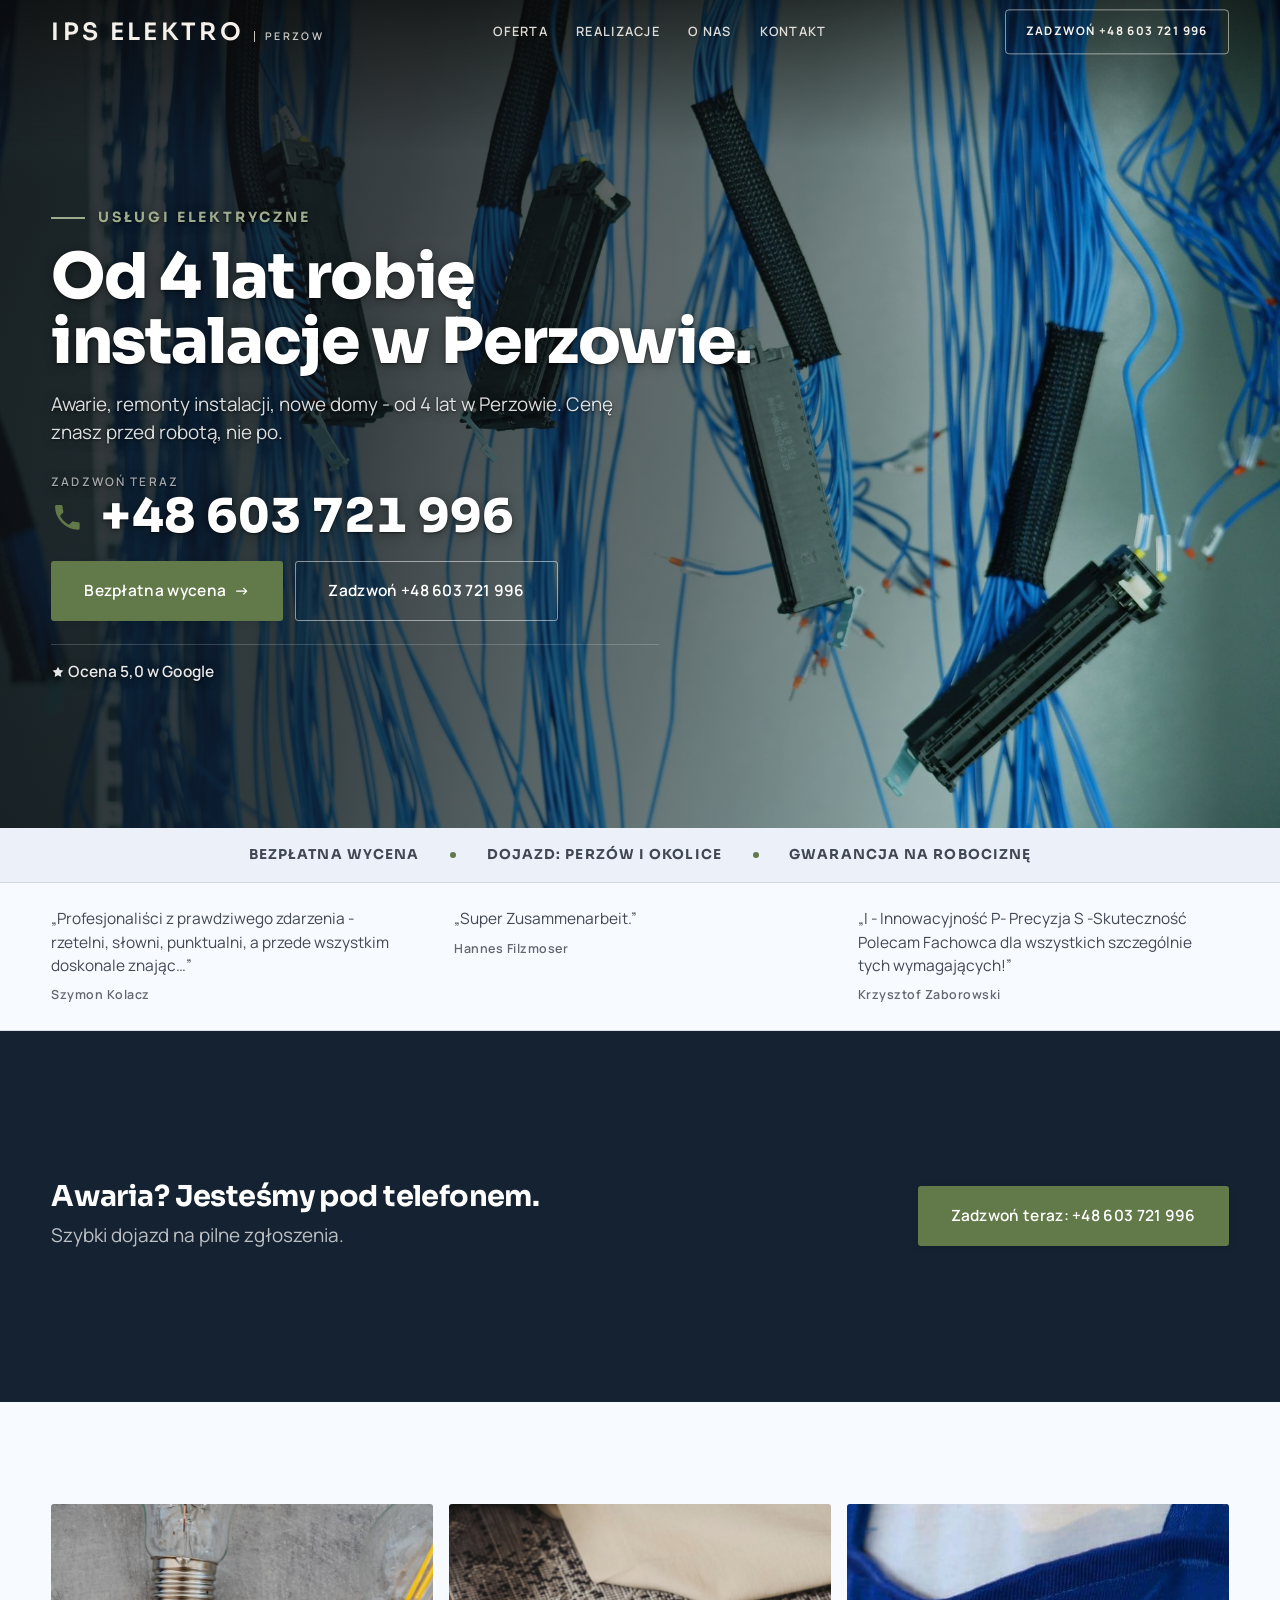
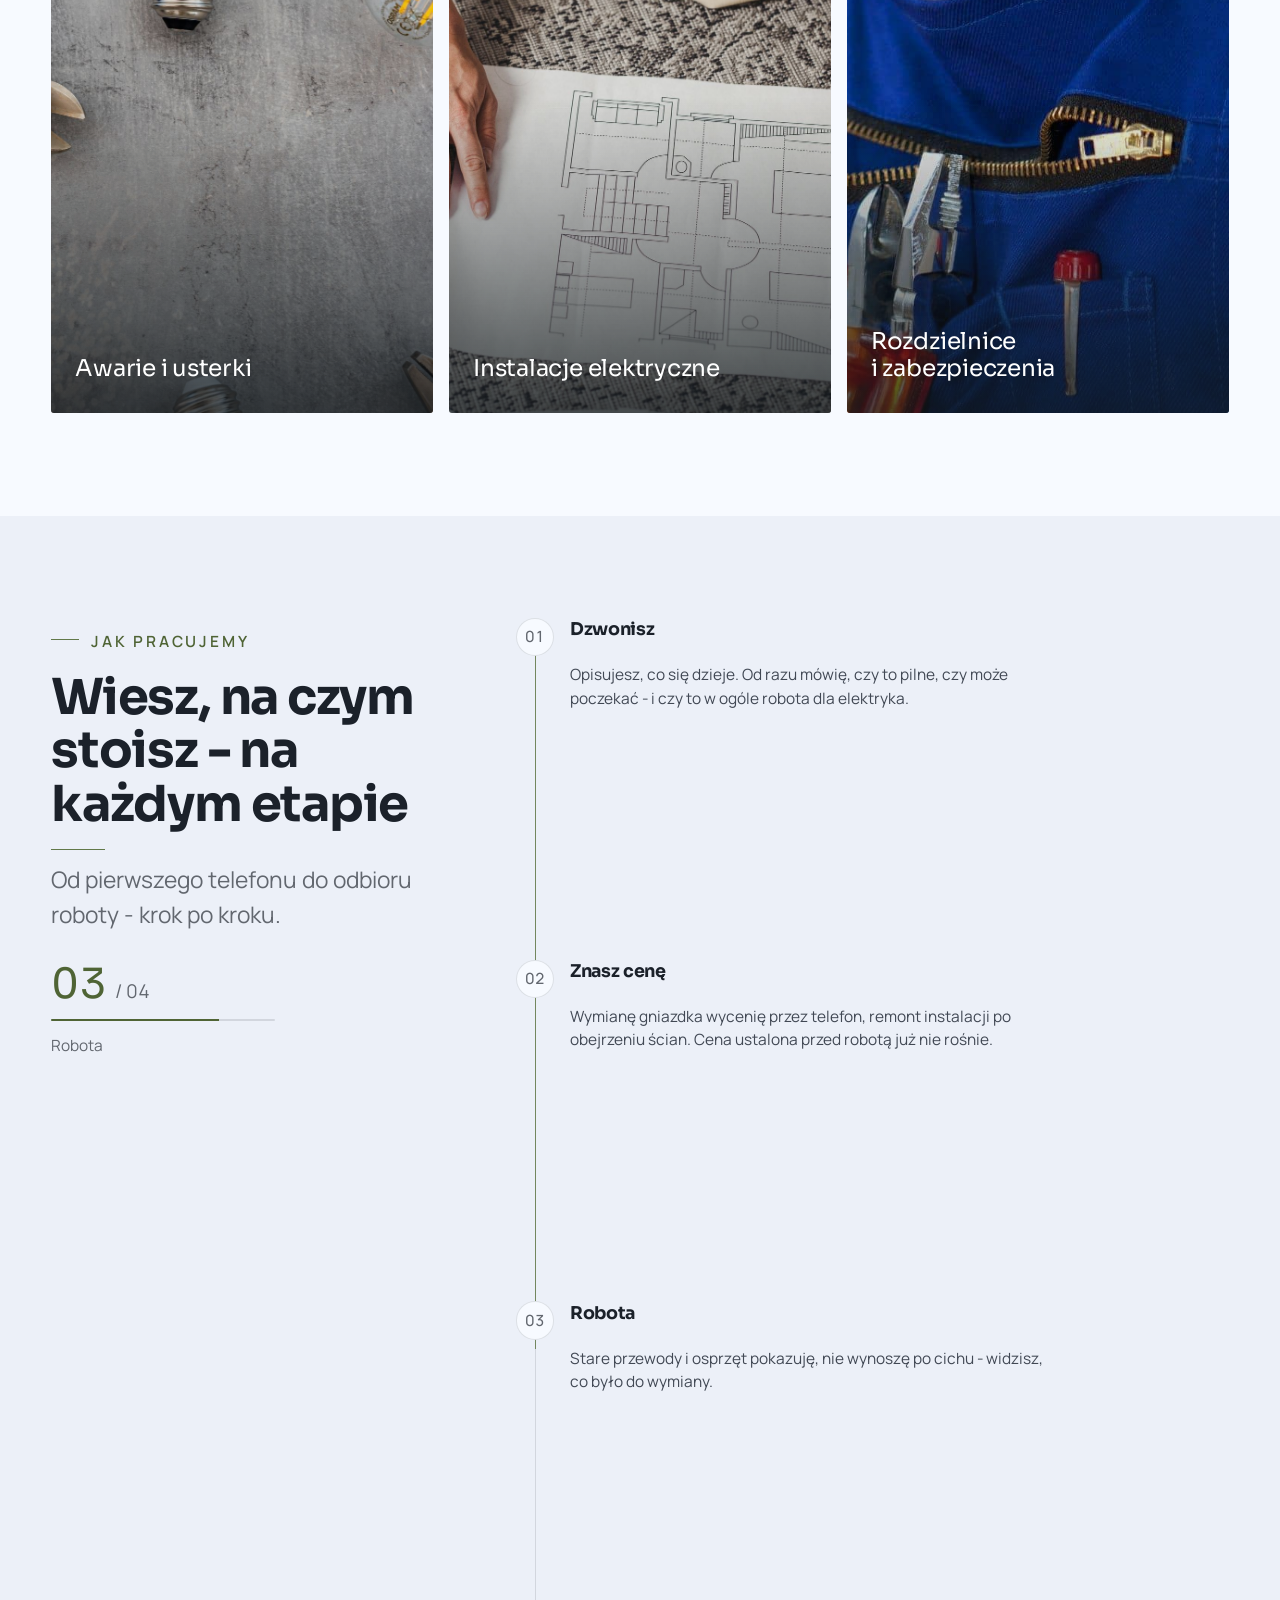
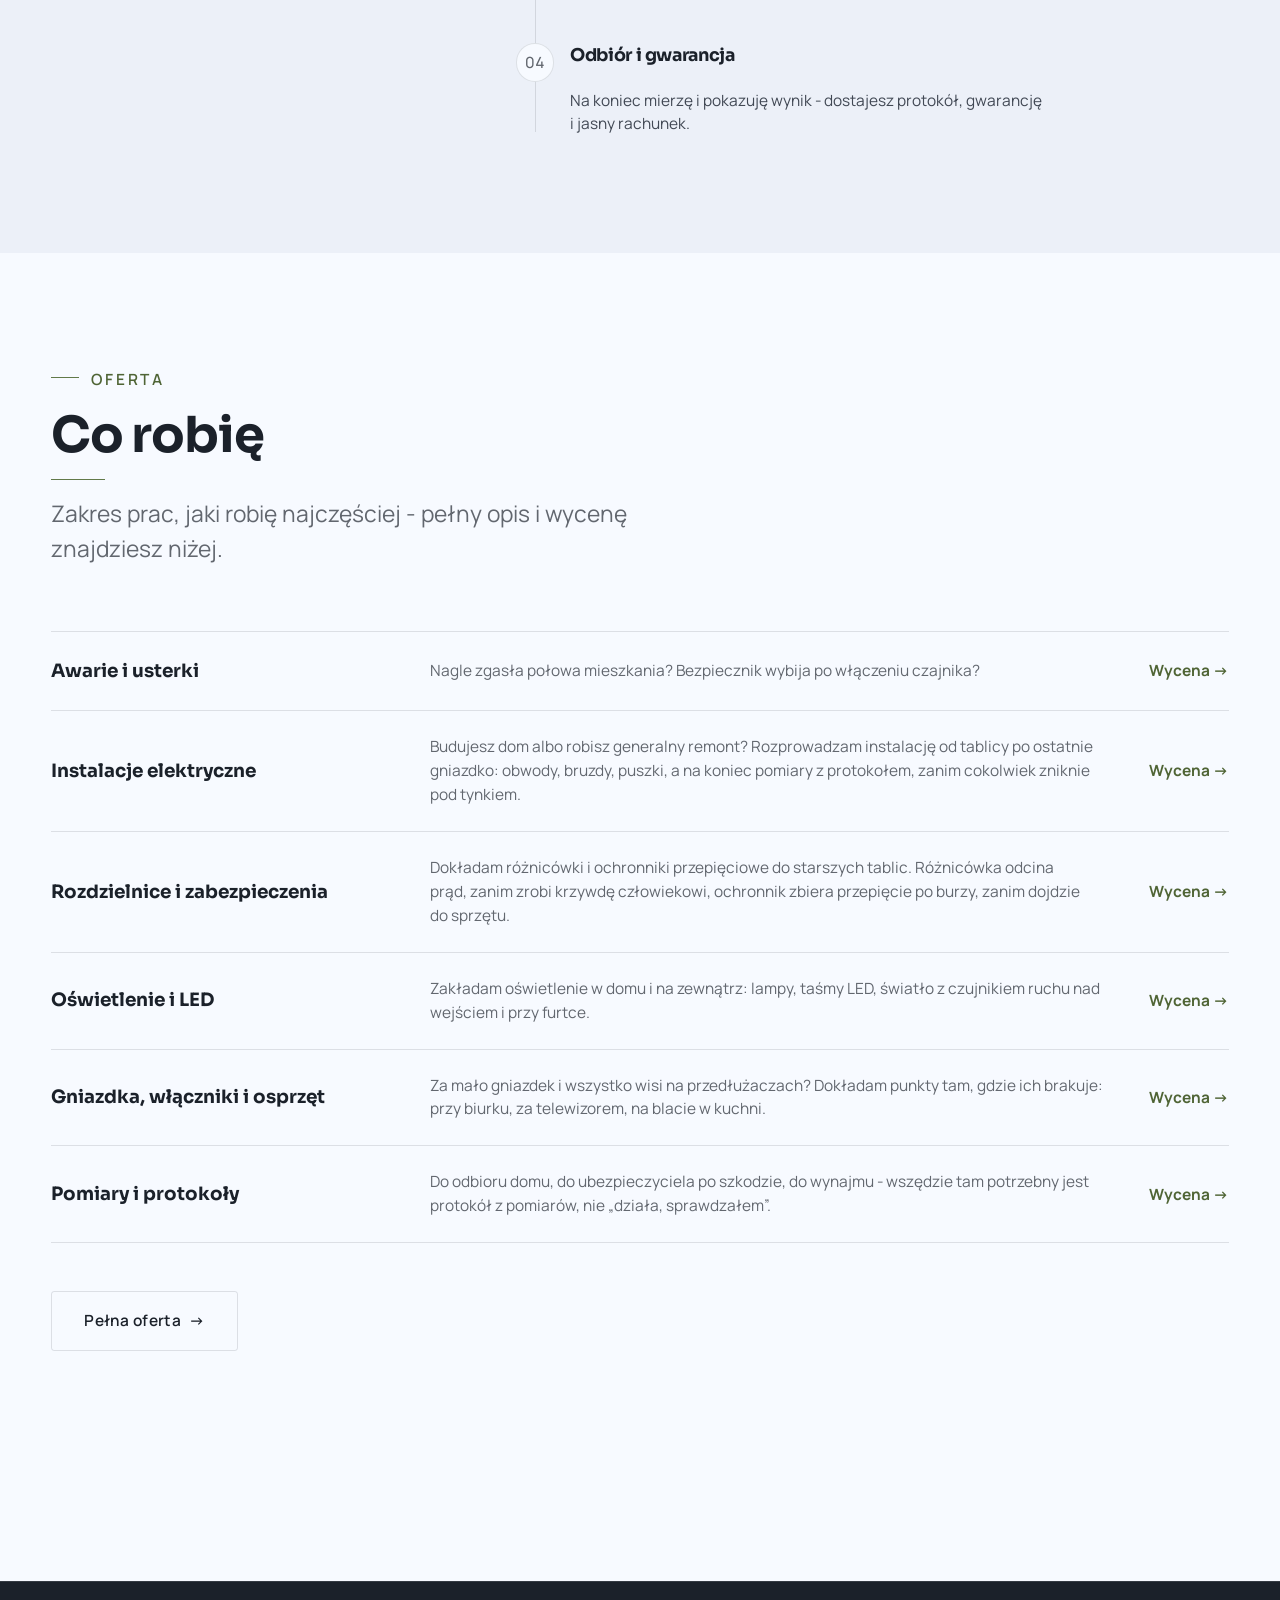
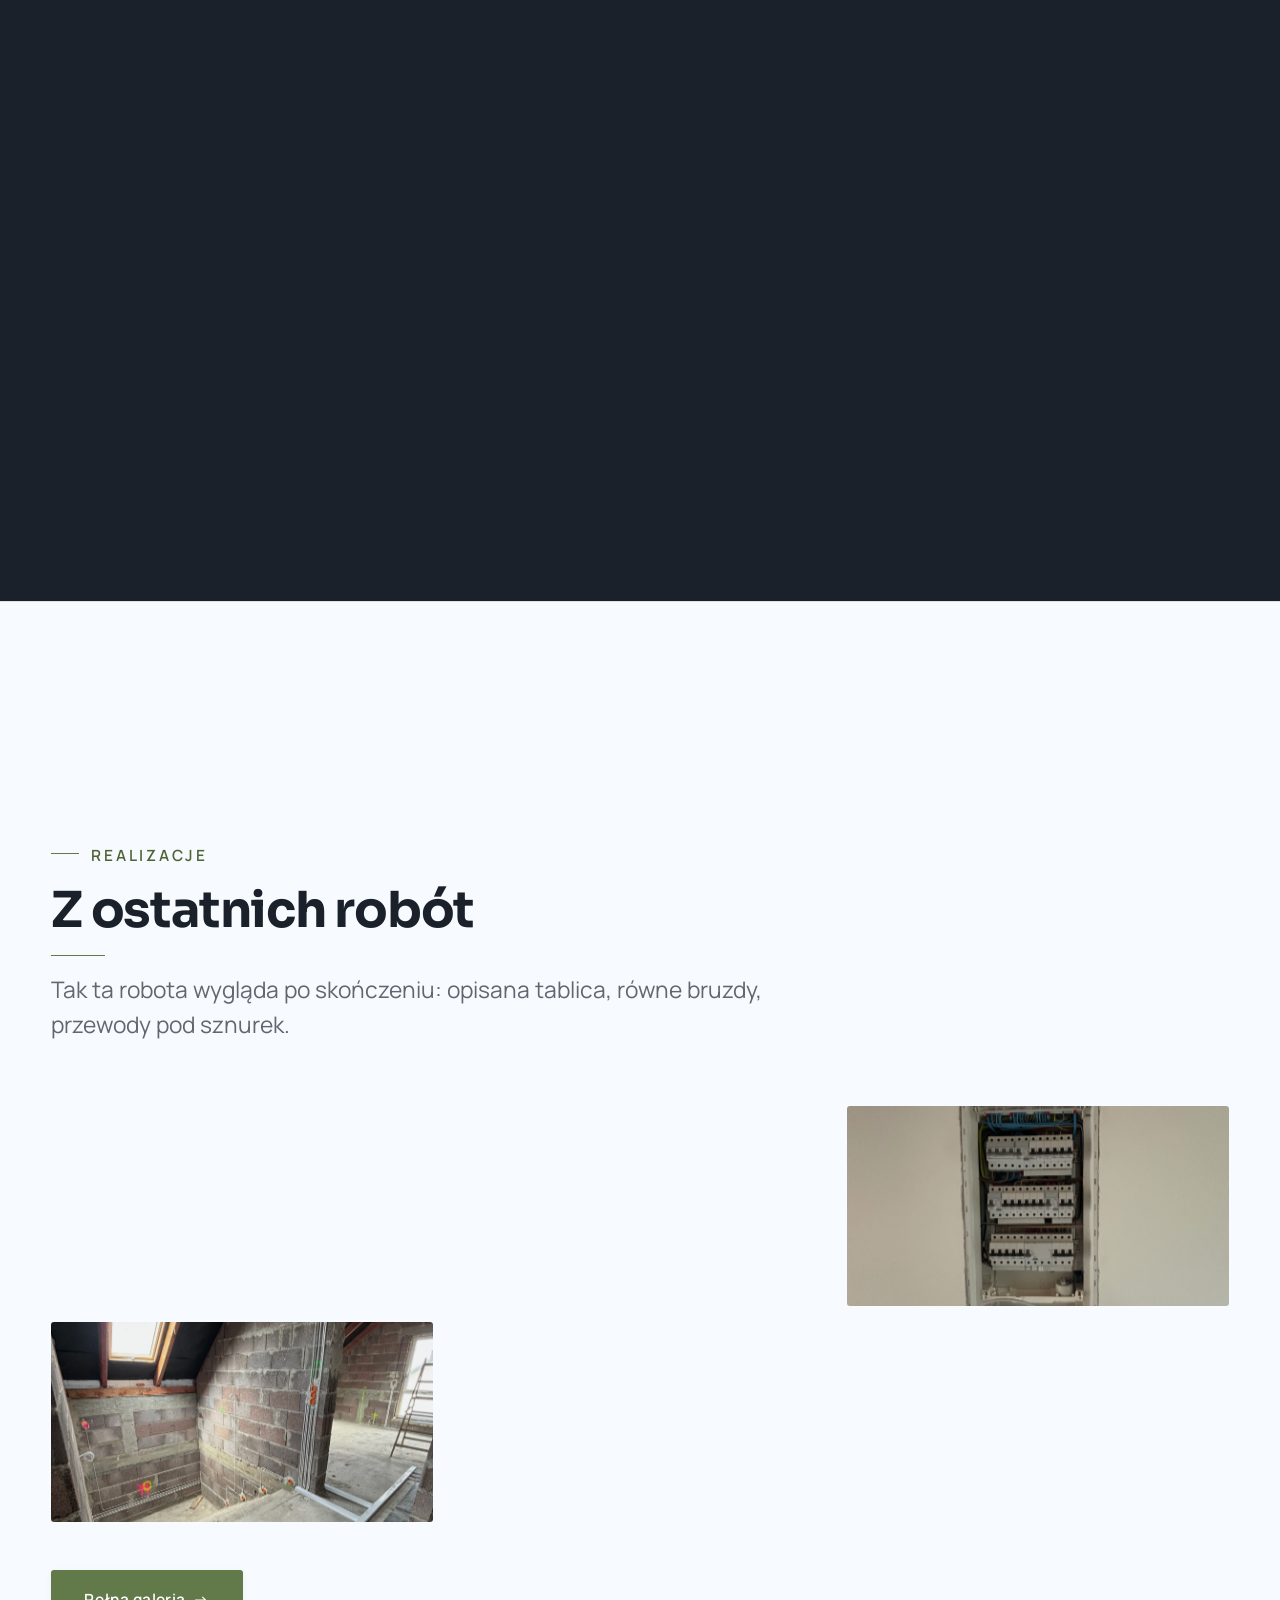
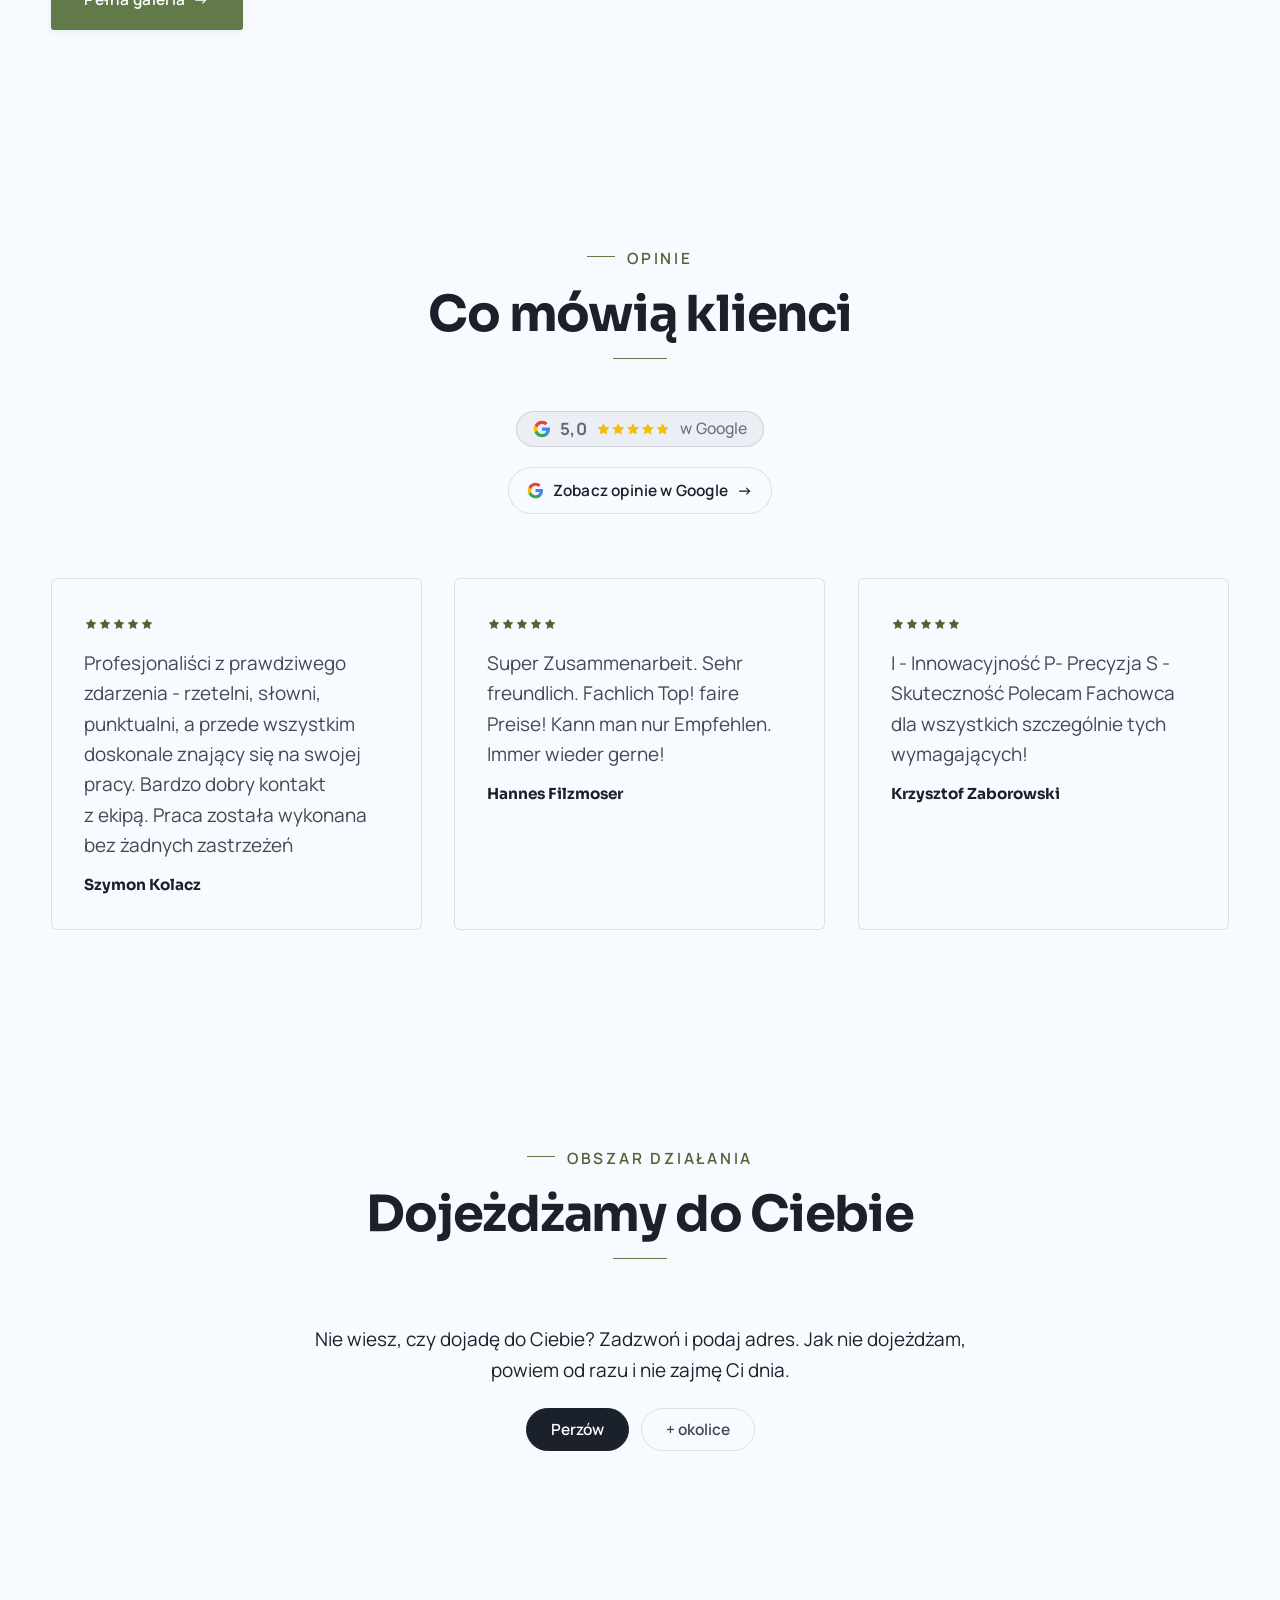
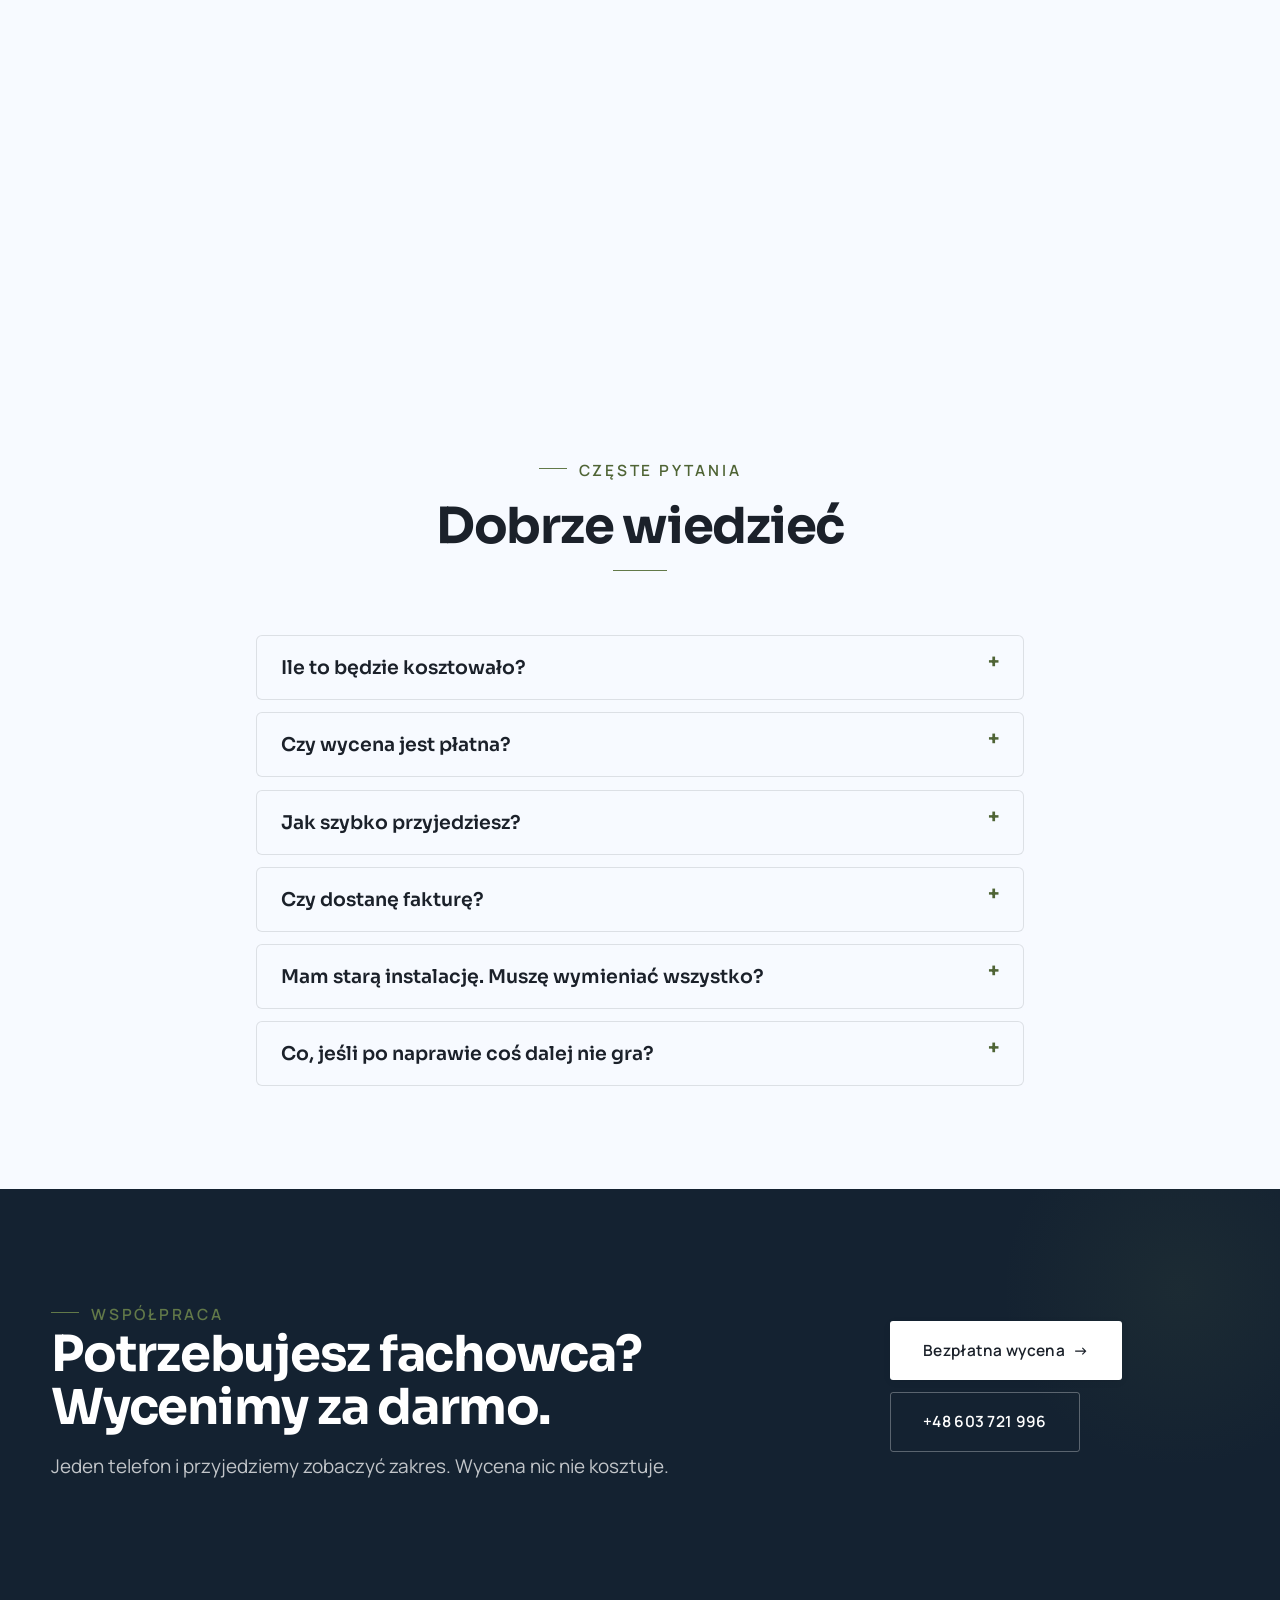
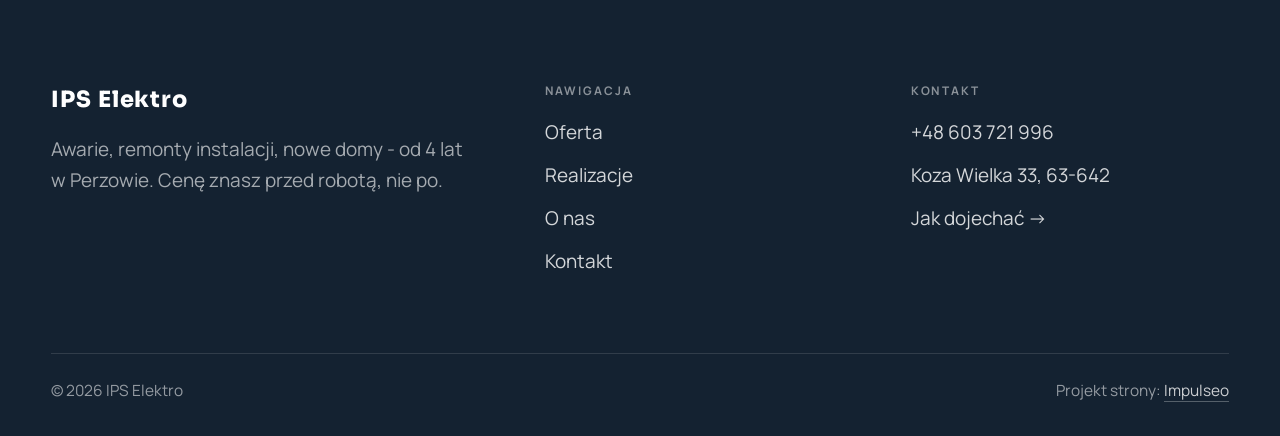
==== index.html @ 15bc8c6c "IPS Elektro - demo strony" ====
<!DOCTYPE html>
<html lang="pl">
<head>
<meta charset="UTF-8">
<meta name="viewport" content="width=device-width, initial-scale=1.0">
<title>IPS Elektro - elektryk, awarie i instalacje</title>
<meta name="description" content="Elektryk w Perzowie z dojazdem. Awarie, instalacje, rozdzielnice, oświetlenie, pomiary z protokołem. Cenę znasz przed robotą. Zadzwoń: +48 603 721 996.">
<link rel="canonical" href="https://kris20032.github.io/ips-elektro/">
<meta name="robots" content="noindex, nofollow">
<meta property="og:type" content="website">
<meta property="og:locale" content="pl_PL">
<meta property="og:site_name" content="IPS Elektro">
<meta property="og:title" content="IPS Elektro - elektryk, awarie i instalacje">
<meta property="og:description" content="Elektryk w Perzowie z dojazdem. Awarie, instalacje, rozdzielnice, oświetlenie, pomiary z protokołem. Cenę znasz przed robotą. Zadzwoń: +48 603 721 996.">
<meta property="og:url" content="https://kris20032.github.io/ips-elektro/">
<meta property="og:image" content="https://kris20032.github.io/ips-elektro/img/og.jpg">
<meta property="og:image:width" content="1200">
<meta property="og:image:height" content="630">
<meta name="twitter:card" content="summary_large_image">
<script type="application/ld+json">{"@context": "https://schema.org", "@type": "Electrician", "name": "IPS Elektro", "url": "https://kris20032.github.io/ips-elektro/", "telephone": "+48603721996", "image": "https://kris20032.github.io/ips-elektro/img/og.jpg", "areaServed": "Perzów"}</script>
<link rel="preconnect" href="https://fonts.googleapis.com">
<link rel="preconnect" href="https://fonts.gstatic.com" crossorigin>
<link href="https://fonts.googleapis.com/css2?family=Sora:wght@600;700;800&family=Manrope:wght@400;500;600&display=swap" rel="stylesheet">
<link rel="stylesheet" href="assets/styles.css?v=23cb1735">
</head>
<body>

<header class="nav">
  <div class="wrap nav-inner">
    <a class="brand" href="index.html"><span class="name">IPS Elektro</span><span class="sub">Perzów</span></a>
    <nav class="nav-links">
      <a href="oferta.html">Oferta</a>
      <a href="realizacje.html">Realizacje</a>
      <a href="o-nas.html">O nas</a>
      <a href="kontakt.html">Kontakt</a>
      <a href="tel:+48603721996" class="btn btn-accent">Zadzwoń +48 603 721 996</a>
    </nav>
    <button class="nav-toggle" aria-label="Menu"><span></span><span></span><span></span></button>
  </div>
</header>

<main>
<section class="hero-fach">
  <img class="hf-photo" src="img/hero.jpg" fetchpriority="high" data-rotate="img/g14.jpg|img/g13.jpg" alt="IPS Elektro" width="1880" height="1251">
  <div class="hf-panel">
    <div class="hf-inner">
      <span class="hf-kicker">Usługi elektryczne</span>
      <h1 class="hf-title">Od 4 lat robię instalacje w Perzowie. <em></em></h1>
      <p class="hf-lead">Awarie, remonty instalacji, nowe domy - od 4 lat w Perzowie. Cenę znasz przed robotą, nie po.</p>
      <a class="hf-phone" href="tel:+48603721996"><span class="hf-phone-lab">Zadzwoń teraz</span><span class="hf-phone-num"><svg class="ico-tel" width="16" height="16" viewBox="0 0 24 24" fill="none" aria-hidden="true"><path d="M6.6 10.8a15.5 15.5 0 0 0 6.6 6.6l2.2-2.2a1 1 0 0 1 1-.24 11.4 11.4 0 0 0 3.6.58 1 1 0 0 1 1 1V20a1 1 0 0 1-1 1A17 17 0 0 1 3 4a1 1 0 0 1 1-1h3.5a1 1 0 0 1 1 1c0 1.25.2 2.46.58 3.6a1 1 0 0 1-.25 1l-2.23 2.2Z" fill="currentColor"/></svg> +48 603 721 996</span></a>
      <div class="hf-actions">
        <a href="kontakt.html" class="btn btn-accent">Bezpłatna wycena <span class="arr">→</span></a>
        <a href="tel:+48603721996" class="btn btn-ghost hf-ghost">Zadzwoń +48 603 721 996</a>
      </div>
      <div class="hf-trust"><svg class="ico-star" width="14" height="14" viewBox="0 0 24 24" style="vertical-align:-2px" aria-hidden="true"><path d="M12 2.8l2.85 5.8 6.4.93-4.63 4.5 1.1 6.37L12 17.4l-5.72 3 1.1-6.37-4.63-4.5 6.4-.93L12 2.8Z" fill="currentColor"/></svg> Ocena 5,0 w Google</div>
    </div>
  </div>
</section>
<section class="fach-promise">
  <div class="wrap">
    <ul class="fp-row reveal"><li>Bezpłatna wycena</li><li>Dojazd: Perzów i okolice</li><li>Gwarancja na robociznę</li></ul>
  </div>
</section>
<section class="opinie-mini" aria-label="Opinie klientów">
  <div class="wrap">
    <div class="om-row">
      <div class="om-item reveal"><blockquote>„Profesjonaliści z prawdziwego zdarzenia - rzetelni, słowni, punktualni, a przede wszystkim doskonale znając…”</blockquote><span class="om-autor">Szymon Kolacz</span></div>
      <div class="om-item reveal"><blockquote>„Super Zusammenarbeit.”</blockquote><span class="om-autor">Hannes Filzmoser</span></div>
      <div class="om-item reveal"><blockquote>„I - Innowacyjność P- Precyzja S -Skuteczność Polecam Fachowca dla wszystkich szczególnie tych wymagających!”</blockquote><span class="om-autor">Krzysztof Zaborowski</span></div>
    </div>
  </div>
</section>
<section class="awaria">
  <div class="wrap">
      <div class="reveal">
        <h3>Awaria? Jesteśmy pod telefonem.</h3>
        <p>Szybki dojazd na pilne zgłoszenia.</p>
      </div>
      <a class="btn btn-accent" href="tel:+48603721996">Zadzwoń teraz: +48 603 721 996</a>
  </div>
</section>
<section class="gateways-band">
  <div class="wrap">
    <div class="gateways">
      <a href="oferta.html" class="gateway reveal"><img src="img/g9.jpg" alt="Awarie i usterki" loading="lazy" width="1880" height="1253" decoding="async"><span class="g-ttl">Awarie i usterki</span></a>
      <a href="oferta.html" class="gateway reveal"><img src="img/g10.jpg" alt="Instalacje elektryczne" loading="lazy" width="1880" height="1253" decoding="async"><span class="g-ttl">Instalacje elektryczne</span></a>
      <a href="oferta.html" class="gateway reveal"><img src="img/g11.jpg" alt="Rozdzielnice i zabezpieczenia" loading="lazy" width="1366" height="768" decoding="async"><span class="g-ttl">Rozdzielnice i zabezpieczenia</span></a>
    </div>
  </div>
</section>
<section class="proces proces-os fachowcy">
  <div class="wrap proc-grid">
    <div class="proc-side">
      <div class="head reveal">
        <span class="eyebrow">Jak pracujemy</span>
        <h2>Wiesz, na czym stoisz - na każdym etapie</h2>
        <p>Od pierwszego telefonu do odbioru roboty - krok po kroku.</p>
      </div>
      <div class="proc-count" aria-hidden="true"><span class="pc-cur">01</span><span class="pc-all">/ 04</span></div>
      <div class="proc-bar" aria-hidden="true"><i></i></div>
      <p class="proc-now" aria-hidden="true">Dzwonisz</p>
    </div>
    <ol class="proces-line">
      <li class="reveal"><span class="pno">01</span><h3>Dzwonisz</h3><p>Opisujesz, co się dzieje. Od razu mówię, czy to pilne, czy może poczekać - i czy to w ogóle robota dla elektryka.</p></li>
      <li class="reveal"><span class="pno">02</span><h3>Znasz cenę</h3><p>Wymianę gniazdka wycenię przez telefon, remont instalacji po obejrzeniu ścian. Cena ustalona przed robotą już nie rośnie.</p></li>
      <li class="reveal"><span class="pno">03</span><h3>Robota</h3><p>Stare przewody i osprzęt pokazuję, nie wynoszę po cichu - widzisz, co było do wymiany.</p></li>
      <li class="reveal"><span class="pno">04</span><h3>Odbiór i gwarancja</h3><p>Na koniec mierzę i pokazuję wynik - dostajesz protokół, gwarancję i jasny rachunek.</p></li>
    </ol>
  </div>
</section>
<section class="fach-uslugi">
  <div class="wrap">
    <div class="head reveal">
      <span class="eyebrow">Oferta</span>
      <h2>Co robię</h2>
      <p>Zakres prac, jaki robię najczęściej - pełny opis i wycenę znajdziesz niżej.</p>
    </div>
    <ul class="fu-list">
      <li class="fu-row reveal"><div class="fu-name">Awarie i usterki</div><div class="fu-desc">Nagle zgasła połowa mieszkania? Bezpiecznik wybija po włączeniu czajnika?</div><a class="fu-cta" href="kontakt.html">Wycena <span class="arr">→</span></a></li>
      <li class="fu-row reveal"><div class="fu-name">Instalacje elektryczne</div><div class="fu-desc">Budujesz dom albo robisz generalny remont? Rozprowadzam instalację od tablicy po ostatnie gniazdko: obwody, bruzdy, puszki, a na koniec pomiary z protokołem, zanim cokolwiek zniknie pod tynkiem.</div><a class="fu-cta" href="kontakt.html">Wycena <span class="arr">→</span></a></li>
      <li class="fu-row reveal"><div class="fu-name">Rozdzielnice i zabezpieczenia</div><div class="fu-desc">Dokładam różnicówki i ochronniki przepięciowe do starszych tablic. Różnicówka odcina prąd, zanim zrobi krzywdę człowiekowi, ochronnik zbiera przepięcie po burzy, zanim dojdzie do sprzętu.</div><a class="fu-cta" href="kontakt.html">Wycena <span class="arr">→</span></a></li>
      <li class="fu-row reveal"><div class="fu-name">Oświetlenie i LED</div><div class="fu-desc">Zakładam oświetlenie w domu i na zewnątrz: lampy, taśmy LED, światło z czujnikiem ruchu nad wejściem i przy furtce.</div><a class="fu-cta" href="kontakt.html">Wycena <span class="arr">→</span></a></li>
      <li class="fu-row reveal"><div class="fu-name">Gniazdka, włączniki i osprzęt</div><div class="fu-desc">Za mało gniazdek i wszystko wisi na przedłużaczach? Dokładam punkty tam, gdzie ich brakuje: przy biurku, za telewizorem, na blacie w kuchni.</div><a class="fu-cta" href="kontakt.html">Wycena <span class="arr">→</span></a></li>
      <li class="fu-row reveal"><div class="fu-name">Pomiary i protokoły</div><div class="fu-desc">Do odbioru domu, do ubezpieczyciela po szkodzie, do wynajmu - wszędzie tam potrzebny jest protokół z pomiarów, nie „działa, sprawdzałem”.</div><a class="fu-cta" href="kontakt.html">Wycena <span class="arr">→</span></a></li>
    </ul>
    <div style="margin-top:var(--space-7)" class="reveal"><a href="oferta.html" class="btn btn-ghost">Pełna oferta <span class="arr">→</span></a></div>
  </div>
</section>
<section class="stopklatka" aria-hidden="true">
  <div class="stk-bg" style="background-image:url(img/g12.jpg)"></div>
</section>
<section>
  <div class="wrap">
    <div class="head reveal">
      <span class="eyebrow">Realizacje</span>
      <h2>Z ostatnich robót</h2>
      <p>Tak ta robota wygląda po skończeniu: opisana tablica, równe bruzdy, przewody pod sznurek.</p>
    </div>
    <div class="gallery">
      <div class="tile t-two3 reveal"><img src="img/g1.jpg" alt="IPS Elektro" loading="lazy" width="1600" height="2133" decoding="async"></div>
      <div class="tile t-third reveal"><img src="img/g2.jpg" alt="IPS Elektro" loading="lazy" width="1600" height="2133" decoding="async"></div>
      <div class="tile t-third reveal"><img src="img/g3.jpg" alt="IPS Elektro" loading="lazy" width="1600" height="2133" decoding="async"></div>
      <div class="tile t-third reveal"><img src="img/g4.jpg" alt="IPS Elektro" loading="lazy" width="1600" height="2133" decoding="async"></div>
      <div class="tile t-third reveal"><img src="img/g5.jpg" alt="IPS Elektro" loading="lazy" width="1600" height="2133" decoding="async"></div>
    </div>
    <div style="margin-top:var(--space-7)" class="reveal"><a href="realizacje.html" class="btn btn-accent">Pełna galeria <span class="arr">→</span></a></div>
  </div>
</section>
<section class="opinie">
  <div class="wrap">
    <div class="head center reveal">
      <span class="eyebrow">Opinie</span>
      <h2>Co mówią klienci</h2>
    </div>
    <p class="op-meta reveal"><span class="g-badge"><svg class="gb-ico" viewBox="0 0 24 24" width="18" height="18" aria-hidden="true"><path fill="#4285F4" d="M22.56 12.25c0-.78-.07-1.53-.2-2.25H12v4.26h5.92c-.26 1.37-1.04 2.53-2.21 3.31v2.77h3.57c2.08-1.92 3.28-4.74 3.28-8.09z"/><path fill="#34A853" d="M12 23c2.97 0 5.46-.98 7.28-2.66l-3.57-2.77c-.98.66-2.23 1.06-3.71 1.06-2.86 0-5.29-1.93-6.16-4.53H2.18v2.84C3.99 20.53 7.7 23 12 23z"/><path fill="#FBBC05" d="M5.84 14.09c-.22-.66-.35-1.36-.35-2.09s.13-1.43.35-2.09V7.07H2.18C1.43 8.55 1 10.22 1 12s.43 3.45 1.18 4.93l2.85-2.22.81-.62z"/><path fill="#EA4335" d="M12 5.38c1.62 0 3.06.56 4.21 1.64l3.15-3.15C17.45 2.09 14.97 1 12 1 7.7 1 3.99 3.47 2.18 7.07l3.66 2.84c.87-2.6 3.3-4.53 6.16-4.53z"/></svg><b class="gb-ocena">5,0</b><svg class="gb-stars" viewBox="0 0 90 18" width="74" height="14.8" aria-hidden="true"><g fill="currentColor" opacity=".26"><path transform="translate(0,0)" d="M9 1.6l2.2 4.46 4.92.72-3.56 3.47.84 4.9L9 12.74l-4.4 2.31.84-4.9L1.88 6.68l4.92-.72L9 1.6Z"/><path transform="translate(18,0)" d="M9 1.6l2.2 4.46 4.92.72-3.56 3.47.84 4.9L9 12.74l-4.4 2.31.84-4.9L1.88 6.68l4.92-.72L9 1.6Z"/><path transform="translate(36,0)" d="M9 1.6l2.2 4.46 4.92.72-3.56 3.47.84 4.9L9 12.74l-4.4 2.31.84-4.9L1.88 6.68l4.92-.72L9 1.6Z"/><path transform="translate(54,0)" d="M9 1.6l2.2 4.46 4.92.72-3.56 3.47.84 4.9L9 12.74l-4.4 2.31.84-4.9L1.88 6.68l4.92-.72L9 1.6Z"/><path transform="translate(72,0)" d="M9 1.6l2.2 4.46 4.92.72-3.56 3.47.84 4.9L9 12.74l-4.4 2.31.84-4.9L1.88 6.68l4.92-.72L9 1.6Z"/></g><clipPath id="gs1000"><rect x="0" y="0" width="90.0" height="18"/></clipPath><g fill="#FBBC04" clip-path="url(#gs1000)"><path transform="translate(0,0)" d="M9 1.6l2.2 4.46 4.92.72-3.56 3.47.84 4.9L9 12.74l-4.4 2.31.84-4.9L1.88 6.68l4.92-.72L9 1.6Z"/><path transform="translate(18,0)" d="M9 1.6l2.2 4.46 4.92.72-3.56 3.47.84 4.9L9 12.74l-4.4 2.31.84-4.9L1.88 6.68l4.92-.72L9 1.6Z"/><path transform="translate(36,0)" d="M9 1.6l2.2 4.46 4.92.72-3.56 3.47.84 4.9L9 12.74l-4.4 2.31.84-4.9L1.88 6.68l4.92-.72L9 1.6Z"/><path transform="translate(54,0)" d="M9 1.6l2.2 4.46 4.92.72-3.56 3.47.84 4.9L9 12.74l-4.4 2.31.84-4.9L1.88 6.68l4.92-.72L9 1.6Z"/><path transform="translate(72,0)" d="M9 1.6l2.2 4.46 4.92.72-3.56 3.47.84 4.9L9 12.74l-4.4 2.31.84-4.9L1.88 6.68l4.92-.72L9 1.6Z"/></g></svg><span class="gb-txt">w Google</span></span></p>
    <p class="op-meta reveal"><a class="op-google" href="https://www.google.com/maps?cid=14065225971632695537" target="_blank" rel="noopener"><svg class="op-g-ico" viewBox="0 0 24 24" width="17" height="17" aria-hidden="true"><path fill="#4285F4" d="M22.56 12.25c0-.78-.07-1.53-.2-2.25H12v4.26h5.92c-.26 1.37-1.04 2.53-2.21 3.31v2.77h3.57c2.08-1.92 3.28-4.74 3.28-8.09z"/><path fill="#34A853" d="M12 23c2.97 0 5.46-.98 7.28-2.66l-3.57-2.77c-.98.66-2.23 1.06-3.71 1.06-2.86 0-5.29-1.93-6.16-4.53H2.18v2.84C3.99 20.53 7.7 23 12 23z"/><path fill="#FBBC05" d="M5.84 14.09c-.22-.66-.35-1.36-.35-2.09s.13-1.43.35-2.09V7.07H2.18C1.43 8.55 1 10.22 1 12s.43 3.45 1.18 4.93l2.85-2.22.81-.62z"/><path fill="#EA4335" d="M12 5.38c1.62 0 3.06.56 4.21 1.64l3.15-3.15C17.45 2.09 14.97 1 12 1 7.7 1 3.99 3.47 2.18 7.07l3.66 2.84c.87-2.6 3.3-4.53 6.16-4.53z"/></svg><span>Zobacz opinie w Google</span><span class="arr">→</span></a></p>
    <div class="opinie-grid">
      <figure class="op-card reveal"><span class="op-star"><svg class="ico-star" width="14" height="14" viewBox="0 0 24 24" style="vertical-align:-2px" aria-hidden="true"><path d="M12 2.8l2.85 5.8 6.4.93-4.63 4.5 1.1 6.37L12 17.4l-5.72 3 1.1-6.37-4.63-4.5 6.4-.93L12 2.8Z" fill="currentColor"/></svg><svg class="ico-star" width="14" height="14" viewBox="0 0 24 24" style="vertical-align:-2px" aria-hidden="true"><path d="M12 2.8l2.85 5.8 6.4.93-4.63 4.5 1.1 6.37L12 17.4l-5.72 3 1.1-6.37-4.63-4.5 6.4-.93L12 2.8Z" fill="currentColor"/></svg><svg class="ico-star" width="14" height="14" viewBox="0 0 24 24" style="vertical-align:-2px" aria-hidden="true"><path d="M12 2.8l2.85 5.8 6.4.93-4.63 4.5 1.1 6.37L12 17.4l-5.72 3 1.1-6.37-4.63-4.5 6.4-.93L12 2.8Z" fill="currentColor"/></svg><svg class="ico-star" width="14" height="14" viewBox="0 0 24 24" style="vertical-align:-2px" aria-hidden="true"><path d="M12 2.8l2.85 5.8 6.4.93-4.63 4.5 1.1 6.37L12 17.4l-5.72 3 1.1-6.37-4.63-4.5 6.4-.93L12 2.8Z" fill="currentColor"/></svg><svg class="ico-star" width="14" height="14" viewBox="0 0 24 24" style="vertical-align:-2px" aria-hidden="true"><path d="M12 2.8l2.85 5.8 6.4.93-4.63 4.5 1.1 6.37L12 17.4l-5.72 3 1.1-6.37-4.63-4.5 6.4-.93L12 2.8Z" fill="currentColor"/></svg></span><blockquote>Profesjonaliści z prawdziwego zdarzenia - rzetelni, słowni, punktualni, a przede wszystkim doskonale znający się na swojej pracy. Bardzo dobry kontakt z ekipą. Praca została wykonana bez żadnych zastrzeżeń</blockquote><span class="op-autor">Szymon Kolacz</span></figure>
      <figure class="op-card reveal"><span class="op-star"><svg class="ico-star" width="14" height="14" viewBox="0 0 24 24" style="vertical-align:-2px" aria-hidden="true"><path d="M12 2.8l2.85 5.8 6.4.93-4.63 4.5 1.1 6.37L12 17.4l-5.72 3 1.1-6.37-4.63-4.5 6.4-.93L12 2.8Z" fill="currentColor"/></svg><svg class="ico-star" width="14" height="14" viewBox="0 0 24 24" style="vertical-align:-2px" aria-hidden="true"><path d="M12 2.8l2.85 5.8 6.4.93-4.63 4.5 1.1 6.37L12 17.4l-5.72 3 1.1-6.37-4.63-4.5 6.4-.93L12 2.8Z" fill="currentColor"/></svg><svg class="ico-star" width="14" height="14" viewBox="0 0 24 24" style="vertical-align:-2px" aria-hidden="true"><path d="M12 2.8l2.85 5.8 6.4.93-4.63 4.5 1.1 6.37L12 17.4l-5.72 3 1.1-6.37-4.63-4.5 6.4-.93L12 2.8Z" fill="currentColor"/></svg><svg class="ico-star" width="14" height="14" viewBox="0 0 24 24" style="vertical-align:-2px" aria-hidden="true"><path d="M12 2.8l2.85 5.8 6.4.93-4.63 4.5 1.1 6.37L12 17.4l-5.72 3 1.1-6.37-4.63-4.5 6.4-.93L12 2.8Z" fill="currentColor"/></svg><svg class="ico-star" width="14" height="14" viewBox="0 0 24 24" style="vertical-align:-2px" aria-hidden="true"><path d="M12 2.8l2.85 5.8 6.4.93-4.63 4.5 1.1 6.37L12 17.4l-5.72 3 1.1-6.37-4.63-4.5 6.4-.93L12 2.8Z" fill="currentColor"/></svg></span><blockquote>Super Zusammenarbeit. Sehr freundlich. Fachlich Top! faire Preise! Kann man nur Empfehlen. Immer wieder gerne!</blockquote><span class="op-autor">Hannes Filzmoser</span></figure>
      <figure class="op-card reveal"><span class="op-star"><svg class="ico-star" width="14" height="14" viewBox="0 0 24 24" style="vertical-align:-2px" aria-hidden="true"><path d="M12 2.8l2.85 5.8 6.4.93-4.63 4.5 1.1 6.37L12 17.4l-5.72 3 1.1-6.37-4.63-4.5 6.4-.93L12 2.8Z" fill="currentColor"/></svg><svg class="ico-star" width="14" height="14" viewBox="0 0 24 24" style="vertical-align:-2px" aria-hidden="true"><path d="M12 2.8l2.85 5.8 6.4.93-4.63 4.5 1.1 6.37L12 17.4l-5.72 3 1.1-6.37-4.63-4.5 6.4-.93L12 2.8Z" fill="currentColor"/></svg><svg class="ico-star" width="14" height="14" viewBox="0 0 24 24" style="vertical-align:-2px" aria-hidden="true"><path d="M12 2.8l2.85 5.8 6.4.93-4.63 4.5 1.1 6.37L12 17.4l-5.72 3 1.1-6.37-4.63-4.5 6.4-.93L12 2.8Z" fill="currentColor"/></svg><svg class="ico-star" width="14" height="14" viewBox="0 0 24 24" style="vertical-align:-2px" aria-hidden="true"><path d="M12 2.8l2.85 5.8 6.4.93-4.63 4.5 1.1 6.37L12 17.4l-5.72 3 1.1-6.37-4.63-4.5 6.4-.93L12 2.8Z" fill="currentColor"/></svg><svg class="ico-star" width="14" height="14" viewBox="0 0 24 24" style="vertical-align:-2px" aria-hidden="true"><path d="M12 2.8l2.85 5.8 6.4.93-4.63 4.5 1.1 6.37L12 17.4l-5.72 3 1.1-6.37-4.63-4.5 6.4-.93L12 2.8Z" fill="currentColor"/></svg></span><blockquote>I - Innowacyjność P- Precyzja S -Skuteczność Polecam Fachowca dla wszystkich szczególnie tych wymagających!</blockquote><span class="op-autor">Krzysztof Zaborowski</span></figure>
    </div>
  </div>
</section>
<section class="obszar">
  <div class="wrap">
    <div class="head center reveal">
      <span class="eyebrow">Obszar działania</span>
      <h2>Dojeżdżamy do Ciebie</h2>
    </div>
    <p class="obszar-txt reveal" style="text-align:center;max-width:60ch;margin:0 auto 1.4rem">Nie wiesz, czy dojadę do Ciebie? Zadzwoń i podaj adres. Jak nie dojeżdżam, powiem od razu i nie zajmę Ci dnia.</p>
    <ul class="obszar-list reveal"><li class="is-home">Perzów</li><li>+ okolice</li></ul>
    <div class="obszar-mapa reveal" style="margin-top:var(--space-7)">
      <iframe title="Obszar działania - Perzów i okolice" src="https://maps.google.com/maps?q=IPS%20Elektro%20Perz%C3%B3w&amp;z=11&amp;output=embed" loading="lazy" referrerpolicy="no-referrer-when-downgrade" style="width:100%;height:clamp(280px,38vh,420px);border:0;display:block;border-radius:var(--r-md)"></iframe>
    </div>
  </div>
</section>
<section class="faq-klinika">
  <div class="wrap">
    <div class="head center reveal">
      <span class="eyebrow">Częste pytania</span>
      <h2>Dobrze wiedzieć</h2>
    </div>
    <div class="faq-list">
      <details class="faq-item reveal"><summary>Ile to będzie kosztowało?</summary><p>Zależy, co się dzieje - dlatego wypytuję przez telefon i od razu podaję widełki. Ostateczną cenę ustalamy przy oględzinach, zanim zacznę.</p></details>
      <details class="faq-item reveal"><summary>Czy wycena jest płatna?</summary><p>Nie. Przyjazd i wycena w Perzowie i najbliższej okolicy są bezpłatne - płacisz dopiero za umówioną robotę.</p></details>
      <details class="faq-item reveal"><summary>Jak szybko przyjedziesz?</summary><p>Brak prądu w całym domu to pilny wyjazd - przestawiam grafik. Dołożenie gniazdka spokojnie poczeka na umówiony termin.</p></details>
      <details class="faq-item reveal"><summary>Czy dostanę fakturę?</summary><p>Tak - VAT albo paragon, jak wolisz. Z firmami i wspólnotami rozliczam się przelewem.</p></details>
      <details class="faq-item reveal"><summary>Mam starą instalację. Muszę wymieniać wszystko?</summary><p>Niekoniecznie. Najpierw pomiary - one pokazują, co naprawdę jest groźne, a co jeszcze posłuży. Czasem wystarczy nowa tablica i osobny obwód do kuchni, a reszta może poczekać do remontu.</p></details>
      <details class="faq-item reveal"><summary>Co, jeśli po naprawie coś dalej nie gra?</summary><p>Wracam i mierzę jeszcze raz. Moja wina - poprawiam za darmo; wyszło coś nowego - mówię wprost, co i za ile.</p></details>
    </div>
  </div>
</section>
<section class="cta">
  <div class="wrap">
    <div class="reveal">
      <span class="eyebrow">Współpraca</span>
      <h2>Potrzebujesz fachowca? Wycenimy za darmo.</h2>
      <p>Jeden telefon i przyjedziemy zobaczyć zakres. Wycena nic nie kosztuje.</p>
    </div>
    <div class="cta-actions reveal">
      <a href="kontakt.html" class="btn btn-light">Bezpłatna wycena <span class="arr">→</span></a>
      <a href="tel:+48603721996" class="btn btn-ghost btn-ghost-cta">+48 603 721 996</a>
    </div>
  </div>
</section>
</main>

<footer>
  <div class="wrap">
    <div class="foot-grid">
      <div class="foot-brand">
        <div class="name">IPS Elektro</div>
        <p>Awarie, remonty instalacji, nowe domy - od 4 lat w Perzowie. Cenę znasz przed robotą, nie po.</p>
      </div>
      <div class="foot-col">
        <h4>Nawigacja</h4>
        <a href="oferta.html">Oferta</a>
        <a href="realizacje.html">Realizacje</a>
        <a href="o-nas.html">O nas</a>
        <a href="kontakt.html">Kontakt</a>
      </div>
      <div class="foot-col">
        <h4>Kontakt</h4>
        <a href="tel:+48603721996">+48 603 721 996</a>
        <p>Koza Wielka 33, 63-642</p>
        <a href="https://www.google.com/maps?cid=14065225971632695537" target="_blank" rel="noopener">Jak dojechać →</a>
      </div>
    </div>
    <div class="foot-bot">
      <span>© 2026 IPS Elektro</span>
      <span>Projekt strony: <a class="foot-credit" href="https://impulseo.pl" target="_blank" rel="noopener">Impulseo</a></span>
    </div>
  </div>
</footer>
<div class="sticky-call"><a class="sc-call" href="tel:+48603721996"><svg class="ico-tel" width="16" height="16" viewBox="0 0 24 24" fill="none" aria-hidden="true"><path d="M6.6 10.8a15.5 15.5 0 0 0 6.6 6.6l2.2-2.2a1 1 0 0 1 1-.24 11.4 11.4 0 0 0 3.6.58 1 1 0 0 1 1 1V20a1 1 0 0 1-1 1A17 17 0 0 1 3 4a1 1 0 0 1 1-1h3.5a1 1 0 0 1 1 1c0 1.25.2 2.46.58 3.6a1 1 0 0 1-.25 1l-2.23 2.2Z" fill="currentColor"/></svg> Zadzwoń</a><a class="sc-quote" href="kontakt.html">Bezpłatna wycena</a></div>
<div class="demo-wazne" data-do="2026-08-25" data-cykl="3" hidden><svg class="dw-ico" width="13" height="13" viewBox="0 0 24 24" fill="none" aria-hidden="true"><circle cx="12" cy="12" r="8.6" stroke="currentColor" stroke-width="1.8"/><path d="M12 7.2V12l3.3 2" stroke="currentColor" stroke-width="1.8" stroke-linecap="round"/></svg><span class="dw-txt"></span></div>

<script src="assets/main.js"></script>
</body>
</html>
---- assets/styles.css ----
/* ============================================================
   STOLBASZ — premium, architektoniczny B2B fit-out
   Jasna paleta, zero brązu. System wg premium-web-craft.
   Projekt strony: Impulseo (impulseo.pl)
   ============================================================ */

:root{
  /* PALETA — jasna, architektoniczna, chłodna */
  --paper:#f5f7fa;          /* główne tło */
  --paper-2:#e7edf3;        /* sekcje alternatywne (chłodny jasny szary) */
  --paper-3:#e7edf3;        /* delikatne wypełnienia */
  --ink:#142231;            /* tekst główny — chłodny grafit */
  --ink-soft:#2c3e52;       /* nagłówki drugorzędne */
  --muted:#697785;          /* tekst poboczny */
  --line:rgba(20,34,49,.12);/* hairline */
  --accent:#e8a00c;         /* stonowany petrol-slate — jedyny akcent */
  --accent-d:#c47f06;
  --accent-soft:rgba(232,160,12,.10);
  --dark:#142231;           /* sekcje ciemne (stopka/CTA) */

  /* HOVER ZDJĘĆ — JEDEN standard dla całego silnika (decyzja K. 04.08.2026, artefakt z wariantami).
     AKTUALNE (K.+Szymon 09.08.2026, wybór z artefaktu 6 wariantów): zoom 1.05 przy 1.4s -
     przy tak długim czasie mocniejszy kadr NIE skacze, tylko „oddycha". Poprzedni standard
     (1.02 / .55s z 04.08) odbierany jako dynamiczny i szybki.
     Spoczynek lekko przygaszony, ale TYLKO tam, gdzie jest mysz (@media hover:hover) —
     na telefonie zdjęcia zostają w pełnej jasności. */
  --img-zoom:1.05;                   /* K.+Szymon 09.08: wariant F z artefaktu porównawczego */
  --img-rest:brightness(.95) saturate(.99);
  --img-hot:brightness(1.06) saturate(1.05);
  --img-dur:1.4s;                    /* K.+Szymon 09.08 (wariant F): powoli = elegancko */
  --img-ease:cubic-bezier(.16,.84,.44,1);  /* miękki ogon, efekt „oddychania" */

  /* ODSTĘPY — skala 4/8 */
  --space-1:4px; --space-2:8px; --space-3:12px; --space-4:16px; --space-5:24px;
  --space-6:32px; --space-7:48px; --space-8:64px; --space-9:96px; --space-10:128px;

  /* TYPOGRAFIA — fluid clamp() (skala podbita 16.07.2026: większe, czytelniejsze litery — uwaga Adama) */
  --text-sm:clamp(.9rem,.87rem + .12vw,1rem);
  --text-base:clamp(1.08rem,1.04rem + .18vw,1.2rem);
  --text-lg:clamp(1.24rem,1.15rem + .34vw,1.44rem);
  --text-h3:clamp(1.34rem,1.22rem + .55vw,1.66rem);
  --text-h2:clamp(2.1rem,1.66rem + 2.1vw,3.1rem);
  --text-h1:clamp(2.9rem,2.1rem + 4vw,5.1rem);

  /* PROMIENIE — architektoniczne, raczej ostre */
  --r-sm:3px; --r-md:6px; --r-lg:10px;

  /* RUCH */
  --ease:cubic-bezier(.25,.46,.45,.94); --dur:.24s;

  /* CIENIE — miękkie, warstwowe */
  --sh-sm:0 1px 2px rgba(16,24,32,.04), 0 2px 8px rgba(16,24,32,.05);
  --sh-md:0 2px 6px rgba(16,24,32,.05), 0 12px 28px -8px rgba(16,24,32,.12);
  --sh-lg:0 6px 14px rgba(16,24,32,.07), 0 26px 56px -18px rgba(16,24,32,.22);

  --hairline:1px solid var(--line);

  --font-display:'Sora','Manrope',sans-serif;
  --font-body:'Manrope',sans-serif;
}

*{box-sizing:border-box;margin:0;padding:0}
html{scroll-behavior:smooth}
body{
  font-family:var(--font-body);
  font-size:var(--text-base);
  line-height:1.65;
  color:var(--ink);
  background:var(--paper);
  -webkit-font-smoothing:antialiased;
  text-rendering:optimizeLegibility;
}
img{max-width:100%;height:auto;display:block}  /* height:auto = width/height z atrybutów trzyma proporcje (TOP#12) */
a{color:inherit;text-decoration:none}

.wrap{width:min(92%,1180px);margin-inline:auto}
section{padding-block:clamp(52px,6.5vw,96px)}

h1,h2,h3{font-family:var(--font-display);font-weight:700;line-height:1.08;letter-spacing:-.02em;color:var(--ink)}
h1{font-size:var(--text-h1);letter-spacing:-.035em}
h2{font-size:var(--text-h2);letter-spacing:-.025em}
h3{font-size:var(--text-h3)}
/* MIARA — długość wiersza. WCAG 2.2 SC 1.4.8: max 80 znaków; Butterick: 45–90.
   68ch daje realnie 72–78 znaków polskiego tekstu, czyli z zapasem pod granicą.
   Wcześniej limit miał TYLKO <p> — <li>, <blockquote> i <dd> nie miały żadnego,
   i to jedyny powód, dla którego 23 bloki na dwóch oddanych stronach jadą po
   83–106 znaków w wierszu (pomiar 07.08.2026, bramka `miara`).
   ⚠️ Listy i definicje ograniczamy TYLKO bez klasy: `ul`/`ol` z klasą to u nas
   układ (siatki kafli, menu), a nie tekst ciągły — tam miarę wyznacza układ. */
/* 60ch, nie 68ch (K. 10.08): po zmianie fontów na węższe kroje (DM Sans i spółka)
   w 68ch mieściło się ~90 znaków - bramka pikselowa słusznie zgłaszała przekroczenie
   granicy 80. Pomiar na żywej przeglądarce: 60ch = 90 znaków, 53ch = ~78 znaków, czyli normę WCAG 1.4.8. */
:root{ --miara:53ch }
p{max-width:min(100%,var(--miara))}
blockquote,
ul:not([class])>li, ol:not([class])>li,
dl:not([class])>dd{max-width:min(100%,var(--miara))}

/* ⚠️ Świadomie BEZ wyjątku `.tile p,.card p,.svc p{max-width:none}`, choć nasuwa się sam:
   te akapity BYŁY już ograniczone (stare `p{max-width:65ch}`), więc „wyjątek" nie odblokowałby
   niczego nowego — tylko ROZLUŹNIŁ stan sprzed zmiany na wszystkich demach naraz.
   `figcaption` żadna z reguł wyżej nie dotyczy, więc też nie potrzebuje zwolnienia. */

/* ŁAMANIE. `balance` wyrównuje długości wierszy w nagłówku, `pretty` pilnuje ostatniego
   wiersza akapitu, żeby nie został w nim jeden wyraz. Obsługiwane od Chrome 117 /
   Safari 17.5; starsze przeglądarki po prostu ignorują tę własność.
   `text-wrap:pretty` nie występowało dotąd ANI RAZ w silniku ani w repo klientów. */
h1,h2,h3,.lead,.lede{text-wrap:balance}
p,li,blockquote,dd{text-wrap:pretty}

.eyebrow{
  font-family:var(--font-body);
  font-size:var(--text-sm);
  font-weight:600;
  letter-spacing:.18em;
  text-transform:uppercase;
  color:var(--accent);
  display:inline-flex;align-items:center;gap:var(--space-3);
}
/* flex:none + margin-top = kreska trzyma się PIERWSZEJ linii. Wcześniej align-items:center
   centrowało ją względem całego bloku i przy zawinięciu (długi kicker typu
   „…WNĘTRZ · LESZNO · OD 2019") druga linia lądowała z brzydkim wcięciem. */
.eyebrow{align-items:flex-start}
.eyebrow>*,.eyebrow{text-wrap:balance}   /* dlugi kicker lamal sie na sierote typu samo „2019" w drugiej linii */
.eyebrow::before{content:"";width:28px;height:1px;background:var(--accent);display:inline-block;flex:none;margin-top:.62em}

.muted{color:var(--muted)}
.lead{font-size:var(--text-lg);line-height:1.55;color:var(--ink-soft);max-width:50ch}

/* ---------- BUTTONS ---------- */
.btn{
  display:inline-flex;align-items:center;gap:var(--space-2);
  font-weight:600;font-size:var(--text-sm);letter-spacing:.02em;
  padding:var(--space-4) var(--space-6);
  border-radius:var(--r-sm);
  transition:transform var(--dur) var(--ease),box-shadow var(--dur) var(--ease),background var(--dur) var(--ease);
  cursor:pointer;border:1px solid transparent;
}
.btn-accent{background:var(--accent);color:#fff;box-shadow:var(--sh-sm)}
.btn-accent:hover{background:var(--accent-d);transform:translateY(-2px);box-shadow:var(--sh-md)}
.btn-accent:active{transform:translateY(0);box-shadow:var(--sh-sm)}
.btn-ghost{background:transparent;color:var(--ink);border-color:var(--line)}
.btn-ghost:hover{border-color:var(--accent);color:var(--accent);transform:translateY(-2px)}
.btn-light{background:#fff;color:var(--ink);box-shadow:var(--sh-sm)}
.btn-light:hover{transform:translateY(-2px);box-shadow:var(--sh-md)}
.btn .arr{transition:transform var(--dur) var(--ease)}
.btn:hover .arr{transform:translateX(4px)}

/* ---------- NAV ---------- */
.nav{
  position:sticky;top:0;z-index:50;
  background:color-mix(in srgb,var(--paper) 88%,transparent);
  backdrop-filter:saturate(140%) blur(10px);
  border-bottom:var(--hairline);
}
.nav-inner{display:flex;align-items:center;justify-content:space-between;gap:var(--space-5);height:72px}
/* ANTY-NACHODZENIE (K. 05.08.2026): długa nazwa firmy + przycisk z pełnym numerem nie mieściły się w pasku
   i flex ściskał linki PONIŻEJ ich treści - "Kontakt" wchodził na ramkę "Zadzwoń +48 ...". Teraz ustępuje
   nazwa marki (skrót wielokropkiem), a menu i przycisk nigdy się nie kurczą ani nie zachodzą na siebie. */
.brand{display:flex;flex-direction:column;line-height:1;min-width:0;flex:0 1 auto}
.brand .name{font-family:var(--font-display);font-weight:800;font-size:1.35rem;letter-spacing:.04em;white-space:nowrap;overflow:hidden;text-overflow:ellipsis}
.brand .sub{font-size:.62rem;letter-spacing:.34em;text-transform:uppercase;color:var(--muted);margin-top:5px;white-space:nowrap;overflow:hidden;text-overflow:ellipsis}
.nav-links{display:flex;align-items:center;gap:var(--space-6);flex:0 0 auto}
.nav-links a{font-size:var(--text-sm);font-weight:500;color:var(--ink-soft);position:relative;padding-block:4px;white-space:nowrap;transition:color var(--dur) var(--ease)}
.nav-links a::after{content:"";position:absolute;left:0;bottom:0;width:0;height:1.5px;background:var(--accent);transition:width var(--dur) var(--ease)}
.nav-links a:hover,.nav-links a.active{color:var(--ink)}
.nav-links a:hover::after,.nav-links a.active::after{width:100%}
.nav-links .btn{padding:var(--space-2) var(--space-5)}
/* przyciski w nav: właściwy kolor (przebij .nav-links a) + bez podkreślenia */
.nav-links a.btn-accent{color:#fff}
.nav-links a.btn-ghost,.nav-links a.btn-light{color:var(--ink)}
/* CTA w pasku: NIE podkreślenie spod linków menu, ale ten sam przelatujący błysk,
   co na wszystkich innych przyciskach (zgłoszenie K. 13.08.2026 - „na hero jest efekt
   światła przechodzącego przez przycisk, na navbarze go nie ma, a mają być identyczne").
   Reguła `.nav-links a::after` jest silniejsza od `.btn::after`, więc trzeba jej
   geometrię wyzerować i wpisać połysk z nazwy - samo `display:none` gasiło efekt. */
.nav-links a.btn::after{
  display:block;content:"";position:absolute;inset:0;z-index:-1;pointer-events:none;
  inset:0;width:auto;height:auto;border-radius:inherit;   /* kasuje geometrię podkreślenia (width:0;height:1.5px) */
  background:linear-gradient(100deg,transparent 32%,rgba(255,255,255,.20) 50%,transparent 68%);
  translate:-120% 0}
@media (prefers-reduced-motion:no-preference){
  .nav-links a.btn:hover::after{translate:120% 0;transition:translate .75s var(--mt-ease,cubic-bezier(.16,.84,.44,1))}
}
.nav-toggle{display:none;background:none;border:none;cursor:pointer;flex-direction:column;gap:5px;padding:8px}
.nav-toggle span{width:24px;height:2px;background:var(--ink);transition:var(--dur)}
/* Ciasny zakres MIĘDZY menu mobilnym a pełnym pulpitem: zbijamy odstępy i nazwę marki,
   żeby wszystko zmieściło się naturalnie, zanim w ogóle dojdzie do skracania wielokropkiem. */
@media(max-width:1280px) and (min-width:921px){
  .nav-links{gap:var(--space-4)}
  .nav-links .btn{padding:var(--space-2) var(--space-4)}
  .brand .name{font-size:1.15rem}
}

/* ---------- HERO (split) ---------- */
.hero{position:relative;overflow:hidden;border-bottom:var(--hairline)}
.hero-grid{display:grid;grid-template-columns:1.05fr .95fr;gap:clamp(24px,4vw,60px);align-items:center;
  padding-block:clamp(36px,4.5vw,64px)}
.hero-copy .eyebrow{margin-bottom:var(--space-5)}
.hero-copy h1{margin-bottom:var(--space-5)}
.hero-copy .lead{margin-bottom:var(--space-7)}
.hero-actions{display:flex;flex-wrap:wrap;gap:var(--space-4)}
.hero-art{position:relative;aspect-ratio:4/3;border-radius:var(--r-lg);overflow:hidden;box-shadow:var(--sh-lg)}
.hero-art img{width:100%;height:100%;object-fit:cover}
.hero-art::after{content:"";position:absolute;inset:0;background:linear-gradient(180deg,transparent 55%,rgba(18,24,28,.28))}
.hero-badge{position:absolute;left:var(--space-5);bottom:var(--space-5);z-index:2;
  background:rgba(252,252,251,.94);backdrop-filter:blur(4px);
  border-radius:var(--r-md);padding:var(--space-4) var(--space-5);box-shadow:var(--sh-md);max-width:78%}
.hero-badge strong{display:block;font-family:var(--font-display);font-size:1rem;letter-spacing:-.01em}
.hero-badge span{font-size:var(--text-sm);color:var(--muted)}

/* ---------- HERO duży / kinowy (strona główna) ---------- */
.hero-cine{position:relative;min-height:clamp(560px,82vh,840px);min-height:clamp(560px,82svh,840px);display:flex;align-items:center;overflow:hidden;border-bottom:var(--hairline)}
.hero-cine>img{position:absolute;inset:0;width:100%;height:100%;object-fit:cover;z-index:0}
.hero-cine::after{content:"";position:absolute;inset:0;z-index:1;
  background:linear-gradient(95deg,rgba(13,18,23,.86) 0%,rgba(13,18,23,.64) 32%,rgba(13,18,23,.24) 62%,rgba(13,18,23,.04) 100%)}
.hero-cine .wrap{position:relative;z-index:2;padding-block:var(--space-8)}
.hero-cine .hero-copy{max-width:660px}
.hero-cine .eyebrow{color:#fff;margin-bottom:var(--space-5)}
.hero-cine .eyebrow::before{background:#fff}
.hero-cine h1{color:#fff;margin-bottom:var(--space-5);font-size:clamp(2.9rem,2rem + 4.4vw,5.2rem);text-wrap:balance}
.hero-cine .lead{color:rgba(255,255,255,.92);max-width:48ch;margin-bottom:var(--space-7)}
.hero-cine .hero-actions{display:flex;flex-wrap:wrap;gap:var(--space-4)}
/* NISKIE OKNO (laptop z dokiem i paskami przeglądarki ma ~700-780 px wysokości widoku):
   H1 do 5.2rem + długi lead nie mieściły się i przyciski wypadały POD krawędź ekranu -
   klient widział stronę bez ani jednego CTA. Skalujemy w dół, zamiast przycinać treść. */
@media(min-width:821px) and (max-height:820px){
  .hero-cine{min-height:clamp(520px,94svh,780px)}
  .hero-cine .wrap{padding-block:var(--space-6)}
  .hero-cine h1{font-size:clamp(2.2rem,1.5rem + 2.6vw,3.6rem);margin-bottom:var(--space-4)}
  .hero-cine .eyebrow{margin-bottom:var(--space-4)}
  .hero-cine .lead{margin-bottom:var(--space-5);max-width:44ch}
}
@media(max-width:680px){
  .hero-cine{min-height:clamp(520px,76vh,640px);min-height:clamp(520px,76svh,640px);align-items:flex-end}
  .hero-cine::after{background:linear-gradient(0deg,rgba(13,18,23,.9) 6%,rgba(13,18,23,.45) 55%,rgba(13,18,23,.25) 100%)}
  .hero-cine .wrap{padding-bottom:var(--space-9)}
  /* TELEFON (~90% oglądających): lead potrafił zająć 8 linii i zepchnąć CTA poza pierwszy ekran.
     Zwężamy interlinię i skalę - treści nie ucinamy, bo to ona sprzedaje. */
  .hero-cine .lead{font-size:.98rem;line-height:1.5;margin-bottom:var(--space-5)}
  .hero-cine .eyebrow{font-size:.72rem;letter-spacing:.13em;margin-bottom:var(--space-4)}
  .hero-cine .eyebrow::before{width:20px}
  .hero-cine h1{margin-bottom:var(--space-4)}
}

/* full-bleed hero variant (podstrony) */
.pagehead{position:relative;min-height:46vh;min-height:46svh;display:flex;align-items:flex-end;overflow:hidden;border-bottom:var(--hairline)}
.pagehead img{position:absolute;inset:0;width:100%;height:100%;object-fit:cover}
/* 10.08.2026 (decyzja K.): mocniejsze przyciemnienie + cień pod tekstem. Bramka mierzyła na
   nagłówkach podstron 3,38-3,43:1 przy wymaganych 4,5 — jasne zdjęcie (hala, śnieg, niebo)
   podchodziło pod biały tekst. Zdjęcia klientów są różne, więc kontrast musi dawać WARSTWA,
   a nie szczęśliwy dobór kadru. */
.pagehead::after{content:"";position:absolute;inset:0;background:linear-gradient(180deg,rgba(18,24,28,.40),rgba(18,24,28,.76))}
.pagehead .wrap{position:relative;z-index:2;padding-block:var(--space-9);color:#fff}
.pagehead h1{color:#fff;max-width:18ch;text-shadow:0 2px 16px rgba(0,0,0,.55)}
.pagehead .eyebrow{color:#fff}
.pagehead .eyebrow::before{background:#fff}
.pagehead p{color:rgba(255,255,255,.92);margin-top:var(--space-4);max-width:54ch;text-shadow:0 1px 12px rgba(0,0,0,.5)}

/* ---------- STRIP (pasek skrótów / liczby) ---------- */
.strip{background:var(--dark);color:#fff}
/* PASEK HASEŁ — standard 04.08.2026 (decyzja K.): 5 haseł w JEDNYM rzędzie, tekst WYŚRODKOWANY,
   węższe marginesy boczne niż reszta strony (pasek ma iść szerzej), równe wysokości kolumn. */
.strip .wrap{width:min(96%,1440px);display:grid;grid-template-columns:repeat(5,1fr);
  gap:var(--space-5);padding-block:var(--space-7);align-items:stretch}
.strip .item .k{font-family:var(--font-display);font-size:clamp(1.05rem,.82rem + .85vw,1.55rem);
  font-weight:800;letter-spacing:-.02em;color:#fff;line-height:1.18;text-wrap:balance}
.strip .item .v{font-size:var(--text-sm);color:rgba(255,255,255,.66);margin-top:var(--space-2);line-height:1.4}
.strip .item{border-left:2px solid var(--accent);padding-inline:var(--space-4);
  text-align:center;display:flex;flex-direction:column;justify-content:center}
/* liczba kolumn = liczba haseł, żeby ostatnie nie zostawało samo w drugim rzędzie.
   Klasę n-N nadaje multipage.py; domyślnie (bez klasy) pasek jest 5-kolumnowy. */
.strip.n-2 .wrap{grid-template-columns:repeat(2,1fr)}
.strip.n-3 .wrap{grid-template-columns:repeat(3,1fr)}
.strip.n-4 .wrap{grid-template-columns:repeat(4,1fr);gap:var(--space-6)}
.strip.n-4 .item .k{font-size:clamp(1.3rem,1rem + 1.1vw,2rem)}
.strip.n-6 .wrap{grid-template-columns:repeat(6,1fr);gap:var(--space-4)}
.strip.n-6 .item .k{font-size:clamp(.98rem,.8rem + .7vw,1.35rem)}
/* równe łamanie: zamiast "długa linia + jedno słowo" obie linie zbliżonej długości */
.strip .item .k{text-wrap:balance}

/* ---------- SECTION HEAD ---------- */
.head{max-width:48rem;margin-bottom:var(--space-8)}
.head.center{margin-inline:auto;text-align:center}
.head .eyebrow{margin-bottom:var(--space-4)}
.head h2{margin-bottom:var(--space-4)}
.head p{color:var(--muted);font-size:var(--text-lg);line-height:1.55}
.head.center p{margin-inline:auto}

/* ---------- INTRO SPLIT ---------- */
.split{display:grid;grid-template-columns:.92fr 1.08fr;gap:clamp(28px,5vw,80px);align-items:center}
.split.rev{grid-template-columns:1.08fr .92fr}
.split.rev .split-art{order:-1}
.split-art{position:relative;aspect-ratio:5/4;border-radius:var(--r-lg);overflow:hidden;box-shadow:var(--sh-lg)}
.split-art img{width:100%;height:100%;object-fit:cover}
.split-copy h2{margin-bottom:var(--space-5)}
.split-copy p+p{margin-top:var(--space-4)}
.split-copy .btn{margin-top:var(--space-6)}

/* ---------- SERVICES (zakres) ---------- */
.svc-grid{display:grid;grid-template-columns:repeat(auto-fit,minmax(280px,1fr));gap:var(--space-5)}
.svc{background:#fff;border:var(--hairline);border-radius:var(--r-md);padding:var(--space-7) var(--space-6);
  transition:transform var(--dur) var(--ease),box-shadow var(--dur) var(--ease),border-color var(--dur) var(--ease);
  position:relative;overflow:hidden}
.svc::before{content:"";position:absolute;left:0;top:0;width:3px;height:0;background:var(--accent);transition:height var(--dur) var(--ease)}
.svc:hover{transform:translateY(-4px);box-shadow:var(--sh-md);border-color:transparent}
.svc:hover::before{height:100%}
.svc .ic{font-family:var(--font-display);font-size:.8rem;font-weight:700;letter-spacing:.12em;color:var(--accent);margin-bottom:var(--space-4)}
.svc h3{margin-bottom:var(--space-3);font-size:1.22rem}
.svc p{color:var(--muted);font-size:var(--text-base);line-height:1.6}

/* big detailed service rows */
.svc-row{display:grid;grid-template-columns:.8fr 1.2fr;gap:clamp(20px,4vw,60px);align-items:center;padding-block:var(--space-8)}
.svc-row+.svc-row{border-top:var(--hairline)}
.svc-row.rev{grid-template-columns:1.2fr .8fr}
/* Naprzemienny układ wierszy oferty: co drugi wiersz ma zdjęcie po PRAWEJ.
   Było `order:-1` — martwy kod, bo zdjęcie i tak jest pierwszym dzieckiem w HTML,
   więc wszystkie wiersze wyglądały identycznie (zdjęcie zawsze z lewej), a `rev`
   zmieniało tylko szerokość kolumn. Znalezione 29.07.2026 przy różnicowaniu kierunków
   animacji (pomiar pozycji: art.mid 390/502 przy row.mid 756 — zawsze lewa strona). */
.svc-row.rev .svc-row-art{order:2}
.svc-row-art{aspect-ratio:4/3;border-radius:var(--r-md);overflow:hidden;box-shadow:var(--sh-md)}
.svc-row-art img{width:100%;height:100%;object-fit:cover}
.svc-row h3{font-size:1.5rem;margin-bottom:var(--space-4)}
.svc-row .num{font-family:var(--font-display);font-size:.85rem;font-weight:700;letter-spacing:.14em;color:var(--accent);display:block;margin-bottom:var(--space-3)}
.svc-row ul{list-style:none;margin-top:var(--space-4);display:flex;flex-direction:column;gap:var(--space-2)}
.svc-row li{position:relative;padding-left:var(--space-5);color:var(--muted);font-size:var(--text-base)}
.svc-row li::before{content:"";position:absolute;left:0;top:.62em;width:8px;height:1px;background:var(--accent)}

/* ---------- GALLERY (realizacje) ---------- */
.gallery{display:grid;grid-template-columns:repeat(12,1fr);gap:var(--space-4);grid-auto-rows:200px}
/* GALERIA MASONRY — pionowe zdjęcia (portrety beauty/wellness) bez przycinania: kolumny, height auto */
.gallery-masonry{column-count:3;column-gap:var(--space-4)}
@media(max-width:900px){.gallery-masonry{column-count:2}}
@media(max-width:560px){.gallery-masonry{column-count:1}}
.gallery-masonry .m-tile{break-inside:avoid;margin:0 0 var(--space-4);padding:0;position:relative;overflow:hidden;border-radius:var(--r-md);border:1px solid var(--line)}
.gallery-masonry .m-tile img{width:100%;height:auto;display:block}
.gallery-masonry .m-tile .cap{position:absolute;left:0;right:0;bottom:0;padding:var(--space-4);color:#fff;background:linear-gradient(0deg,rgba(0,0,0,.55),transparent);font-size:var(--text-sm)}
.gallery-masonry .m-tile .cap small{display:block;font-weight:400;opacity:.78;letter-spacing:.04em;text-transform:uppercase;font-size:.66rem;margin-top:3px}
.tile{position:relative;overflow:hidden;border-radius:var(--r-md);box-shadow:var(--sh-sm);
  transition:transform var(--dur) var(--ease),box-shadow var(--dur) var(--ease)}
.tile img{width:100%;height:100%;object-fit:cover;
  transition:transform var(--img-dur) var(--img-ease),filter var(--img-dur) var(--img-ease)}
.tile:hover{box-shadow:var(--sh-md)}
.tile .cap{position:absolute;left:0;right:0;bottom:0;padding:var(--space-5) var(--space-4) var(--space-4);
  /* mocniejszy spad + cien pod tekstem: na JASNYCH zdjeciach klienta (biale fronty, sciany)
     slaby gradient dawal kontrast ~1.5:1 zamiast wymaganych 3.6:1 (bramka wygladu, 10.08.2026) */
  background:linear-gradient(transparent 28%,rgba(18,24,28,.58) 62%,rgba(18,24,28,.93));color:#fff;
  text-shadow:0 1px 3px rgba(0,0,0,.6);
  font-size:var(--text-sm);font-weight:600;letter-spacing:.01em;
  opacity:0;transform:translateY(8px);transition:var(--dur) var(--ease)}
.tile:hover .cap{opacity:1;transform:translateY(0)}
.tile .cap small{display:block;font-weight:400;opacity:.78;letter-spacing:.04em;text-transform:uppercase;font-size:.66rem;margin-top:3px}
/* bento spans */
.t-wide{grid-column:span 6}
.t-tall{grid-column:span 6;grid-row:span 2}
.t-std{grid-column:span 6}
.t-third{grid-column:span 4}
.t-two3{grid-column:span 8}

/* ---------- TRUST / WIARYGODNOŚĆ ---------- */
.trust{background:var(--paper-2)}
.trust-grid{display:grid;grid-template-columns:repeat(auto-fit,minmax(240px,1fr));gap:var(--space-5);margin-top:var(--space-7)}
.trust-card{background:#fff;border-radius:var(--r-md);padding:var(--space-7) var(--space-6);box-shadow:var(--sh-sm);border-top:3px solid var(--accent)}
.trust-card .big{font-family:var(--font-display);font-size:clamp(1.8rem,1.3rem + 1.6vw,2.6rem);font-weight:800;letter-spacing:-.02em;color:var(--ink);line-height:1}
.trust-card h3{font-size:1.12rem;margin:var(--space-3) 0 var(--space-2)}
.trust-card p{color:var(--muted);font-size:var(--text-base);line-height:1.55}

/* ---------- CTA band ---------- */
.cta{background:var(--dark);color:#fff;position:relative;overflow:hidden}
/* telefon w CTA: na ciemnym tle biały (domyślnie), rodziny z JASNYM tłem CTA
   nadpisują to u siebie - wcześniej kolor siedział w stylu inline i wygrywał z rodziną. */
.cta .btn-ghost-cta{color:#fff;border-color:rgba(255,255,255,.3)}
.cta .wrap{display:grid;grid-template-columns:1.4fr .6fr;gap:var(--space-7);align-items:center;position:relative;z-index:2}
.cta h2{color:#fff;max-width:20ch}
.cta p{color:rgba(255,255,255,.74);margin-top:var(--space-4)}
.cta-actions{display:flex;flex-direction:column;gap:var(--space-3);align-items:flex-start}
.cta::before{content:"";position:absolute;right:-80px;top:-80px;width:360px;height:360px;border-radius:50%;
  background:radial-gradient(circle,var(--accent-soft),transparent 70%)}

/* ---------- CONTACT ---------- */
.contact-grid{display:grid;grid-template-columns:.85fr 1.15fr;gap:clamp(28px,4vw,56px);align-items:start}
.info-list{display:flex;flex-direction:column;gap:var(--space-2)}
.info-row{display:flex;gap:var(--space-4);align-items:flex-start;padding-block:var(--space-4);border-bottom:var(--hairline)}
.info-row .ic{flex:none;width:42px;height:42px;display:grid;place-items:center;border-radius:50%;
  background:var(--accent-soft);color:var(--accent);font-size:1.05rem}
.info-row .lbl{font-size:.72rem;letter-spacing:.14em;text-transform:uppercase;color:var(--muted)}
.info-row .val{font-weight:600;font-size:var(--text-base);margin-top:2px}
.info-row a.val:hover{color:var(--accent)}
.map{border:none;border-radius:var(--r-lg);box-shadow:var(--sh-md);width:100%;height:100%;min-height:380px;filter:grayscale(.2) contrast(1.02)}
.form{background:#fff;border:var(--hairline);border-radius:var(--r-lg);padding:clamp(24px,3vw,40px);box-shadow:var(--sh-sm)}
.form .fld{margin-bottom:var(--space-5)}
.form label{display:block;font-size:var(--text-sm);font-weight:600;margin-bottom:var(--space-2)}
.form input,.form textarea{width:100%;font-family:inherit;font-size:var(--text-base);color:var(--ink);
  padding:var(--space-4);border:var(--hairline);border-radius:var(--r-sm);background:var(--paper);transition:border-color var(--dur)}
.form input:focus,.form textarea:focus{outline:none;border-color:var(--accent);background:#fff}
.form textarea{resize:vertical;min-height:120px}
.form .note{font-size:var(--text-sm);color:var(--muted);margin-top:var(--space-3)}

/* ---------- FOOTER ---------- */
footer{background:var(--dark);color:#fff;padding-block:var(--space-9) var(--space-6)}
.foot-grid{display:grid;grid-template-columns:1.4fr 1fr 1fr;gap:var(--space-7);margin-bottom:var(--space-8)}
.foot-brand .name{font-family:var(--font-display);font-weight:800;font-size:1.4rem;letter-spacing:.04em}
.foot-brand p{color:rgba(255,255,255,.62);margin-top:var(--space-4);font-size:var(--text-base);max-width:38ch}
.foot-col h4{font-size:.74rem;letter-spacing:.16em;text-transform:uppercase;color:rgba(255,255,255,.5);margin-bottom:var(--space-4)}
.foot-col a,.foot-col p{display:block;color:rgba(255,255,255,.82);font-size:var(--text-base);margin-bottom:var(--space-3)}
.foot-col a:hover{color:#fff}
.foot-bot{border-top:1px solid rgba(255,255,255,.12);padding-top:var(--space-5);display:flex;justify-content:space-between;flex-wrap:wrap;gap:var(--space-3);
  font-size:var(--text-sm);color:rgba(255,255,255,.55)}
.foot-bot a:hover{color:#fff}
/* Podpis w stopce = klikalny link do impulseo.pl (31.07.2026). Ma być WIDOCZNIE klikalny,
   ale nie krzyczeć - stąd sam kolor jaśniejszy + delikatne podkreślenie na najeździe. */
.foot-bot a.foot-credit{color:rgba(255,255,255,.78);text-decoration:none;border-bottom:1px solid rgba(255,255,255,.28)}
.foot-bot a.foot-credit:hover{color:#fff;border-bottom-color:#fff}

/* ---------- REVEAL ---------- */
.reveal{opacity:0;transform:translateY(22px);transition:opacity .6s var(--ease),transform .6s var(--ease)}
.reveal.in{opacity:1;transform:none}

/* ---------- RESPONSIVE ---------- */
@media(max-width:920px){
  .hero-grid,.split,.split.rev,.svc-row,.svc-row.rev,.cta .wrap,.contact-grid,.foot-grid{grid-template-columns:1fr}
  .split.rev .split-art,.svc-row.rev .svc-row-art{order:0}
  .hero-art{aspect-ratio:16/10;max-height:420px}
  .strip .wrap,.strip.n-2 .wrap,.strip.n-3 .wrap,.strip.n-4 .wrap,.strip.n-6 .wrap{grid-template-columns:repeat(2,1fr);gap:var(--space-6)}
  .strip .item .k,.strip.n-6 .item .k{font-size:clamp(1.3rem,1.1rem + 1vw,2rem)}
  .gallery{grid-auto-rows:180px}
  .t-wide,.t-tall,.t-std,.t-third,.t-two3{grid-column:span 6}
  .t-tall{grid-row:span 1}
  .cta-actions{flex-direction:row;flex-wrap:wrap}
  .foot-grid{gap:var(--space-6)}
}
@media(max-width:680px){
  .nav-links{position:fixed;inset:72px 0 auto 0;background:var(--paper);flex-direction:column;align-items:stretch;
    gap:0;padding:var(--space-4) 6%;border-bottom:var(--hairline);box-shadow:var(--sh-md);
    transform:translateY(-120%);transition:transform var(--dur) var(--ease)}
  .nav-links.open{transform:translateY(0)}
  .nav-links a{padding-block:var(--space-4);border-bottom:var(--hairline)}
  .nav-links .btn{margin-top:var(--space-3);justify-content:center}
  .nav-toggle{display:flex}
  .strip .wrap,.strip.n-2 .wrap,.strip.n-3 .wrap,.strip.n-4 .wrap,.strip.n-6 .wrap{grid-template-columns:1fr}
  .gallery{grid-template-columns:repeat(6,1fr)}
  .foot-grid{grid-template-columns:1fr}
}
@media(prefers-reduced-motion:reduce){
  /* audyt 09.08 TOP#14: samo skrócenie duration przy animacji INFINITE = stroboskop
     (pętla .01ms miga ekranem); iteration-count:1 gasi pętlę naprawdę. Pseudoelementy
     też - tła hero (gastro/studio) animują ::before/img, blanket na * ich nie łapał. */
  *,*::before,*::after{animation-duration:.01ms!important;animation-iteration-count:1!important;animation-delay:0s!important;transition:none!important}
  .reveal{opacity:1!important;transform:none!important}
  html{scroll-behavior:auto}
}

/* ============================================================
   PREMIUM LAYER — destylat deep-researchu branż (anty-AI, spokój).
   Zmienne STOLBASZ (--accent/--ink/--paper/--line/--dark). Ruch ledwo
   zauważalny, krzywa cubic-bezier(.16,.84,.44,1); prefers-reduced-motion
   pokryte blanketem wyżej. Karty hairline zamiast cieni = #1 sygnał „nie-AI".
   ============================================================ */

/* więcej oddechu między sekcjami (liderzy: 110-130px) */
section{padding-block:clamp(64px,8vw,128px)}

/* 1) Aksamitny reveal — dłuższa, miękka krzywa zamiast „skoku" */
.reveal{transition:opacity .9s cubic-bezier(.16,.84,.44,1),transform .9s cubic-bezier(.16,.84,.44,1);will-change:opacity,transform}
/* stagger TYLKO w galerii (tam pozycja = porządek dzieci) */
.gallery .reveal:nth-child(2){transition-delay:.07s}
.gallery .reveal:nth-child(3){transition-delay:.14s}
.gallery .reveal:nth-child(4){transition-delay:.21s}
.gallery .reveal:nth-child(5){transition-delay:.28s}
.gallery .reveal:nth-child(6){transition-delay:.35s}

/* 2) Hero STATYCZNY na .hero-cine — Ken Burns CAŁKIEM WYŁĄCZONY 26.06 (3. zgłoszenie Szymona).
   GENEZA: animowanie scale na <img> hero z teksturami (cegły/framugi) re-samplinguje obraz
   klatka po klatce → na części ekranów drobne drganie/shimmer = „heroshot się trzęsie".
   translateY usunięto wcześniej, scale-only + will-change/GPU NIE wystarczyły do GWARANCJI gładkości.
   Krzysztof zażądał pewności („make sure, że błąd się nie pojawi") > efekt. Zero animacji = 0% drgania.
   Delikatny zoom zostaje TYLKO w pełnoekranowych hero gastro/studio (hg-bg/hs-bg — tło, inny
   mechanizm, chwalone, nigdy nie zgłaszane). NIE wracać do KB na .hero-cine bez realnego testu
   na sprzęcie klienta — to ryzyko regresji „trzęsienia”. */
/* BEZPIECZNY "wow" na hero = jednorazowy FADE-IN (opacity), nie zoom.
   opacity nie dotyka bitmapy → gładkie na KAŻDYM zdjęciu/ekranie/GPU, zero ryzyka migotania.
   Geometryczny ruch (scale/translate) na .hero-cine jest ZAKAZANY (bramka pilnuje). */
@keyframes heroFade{from{opacity:0}to{opacity:1}}
.hero-cine>img{transform:none;animation:heroFade 1.1s ease-out both}

/* 3) Akcentowy hairline pod nagłówkiem sekcji, który „rysuje się" przy wejściu */
.head h2{position:relative;padding-bottom:18px}
.head h2::after{content:"";position:absolute;left:0;bottom:0;height:1px;width:0;background:var(--accent);transition:width 1s cubic-bezier(.16,.84,.44,1) .15s}
.head.center h2::after{left:50%;transform:translateX(-50%)}
.head.reveal.in h2::after,.head.center.reveal.in h2::after{width:54px}

/* 4) Karty HAIRLINE zamiast cieni/zaokrągleń (najmocniejszy anty-AI detal) */
.svc{background:transparent;border:1px solid var(--line);border-radius:var(--r-sm);box-shadow:none}
.svc:hover{box-shadow:none;border-color:var(--accent);transform:translateY(-3px)}
.trust-card{background:transparent;box-shadow:none;border:1px solid var(--line);border-top:2px solid var(--accent);border-radius:var(--r-sm)}
.tile{box-shadow:none;border-radius:var(--r-sm)}
.tile:hover{box-shadow:none}

/* 5) Sticky-nav kondensuje się po przewinięciu (sygnał dopracowania) */
.nav{transition:box-shadow .4s ease,background .4s ease}
.nav.is-stuck{box-shadow:0 1px 0 var(--line),0 14px 30px -24px rgba(0,0,0,.45)}
.nav-inner{transition:height .35s var(--ease)}
.nav.is-stuck .nav-inner{height:60px}

/* 6) MANIFESTO — pełnoekranowy cytat-bohater (zastępuje generyczne „Dlaczego my") */
.manifesto{background:var(--paper-2);text-align:center}
.manifesto .wrap{max-width:60rem}
.manifesto p{font-family:var(--font-display);font-style:italic;font-size:clamp(1.6rem,1rem + 2.4vw,2.8rem);line-height:1.32;color:var(--ink-soft);margin-inline:auto;max-width:26ch;position:relative;padding-top:var(--space-8)}
.manifesto p::before{content:"";position:absolute;top:0;left:50%;transform:translateX(-50%);width:54px;height:1px;background:var(--accent)}
.manifesto p span{color:var(--accent);font-style:italic}

/* 7) GATEWAYS — 3 duże bramy-zdjęcia (zamiast paska menu usług) */
.gateways{display:grid;grid-template-columns:repeat(3,1fr);gap:var(--space-4)}
.gateway{position:relative;aspect-ratio:3/4;overflow:hidden;border-radius:var(--r-sm);display:block}
.gateway img{width:100%;height:100%;object-fit:cover;
  transition:transform var(--img-dur) var(--img-ease),filter var(--img-dur) var(--img-ease)}
.gateway::after{content:"";position:absolute;inset:0;background:linear-gradient(180deg,transparent 38%,rgba(18,24,28,.74))}
/* ===== HOVER ZDJĘĆ — jedno miejsce dla WSZYSTKICH kafli ze zdjęciem (K. 04.08.2026) ===== */
@media(hover:hover){
  .tile img,.gateway img,.m-tile img{filter:var(--img-rest)}
  .tile:hover img,
  .gateway:hover img,
  .m-tile:hover img{transform:scale(var(--img-zoom));filter:var(--img-hot)}
}
.m-tile img{transition:transform var(--img-dur) var(--img-ease),filter var(--img-dur) var(--img-ease)}
.gateway .g-ttl{position:absolute;left:0;right:0;bottom:0;z-index:2;padding:var(--space-6) var(--space-5);color:#fff;font-family:var(--font-display);font-size:1.45rem;letter-spacing:-.01em;line-height:1.15}
.gateway .g-ttl small{display:block;font-family:var(--font-body);font-size:var(--text-sm);font-weight:400;opacity:.82;letter-spacing:.03em;margin-top:5px}
@media(max-width:760px){.gateways{grid-template-columns:1fr}.gateway{aspect-ratio:16/10}}

/* 8) LOGO klienta w nagłówku (gdy podane --logo) */
/* 52px domyślnie (feedback Bartka 06.07.2026: 40px ginęło, uwaga padła 3x; ~56px sprawdzone na żywym demie anna-borowiec-makeup) */
.brand-logo{height:64px;width:auto;max-width:300px;object-fit:contain;display:block}
.nav.is-stuck .brand-logo{height:52px}
@media(max-width:680px){.brand-logo{height:46px;max-width:210px}}


/* === RWD: nagłówki na wąskich ekranach (dodane 17.07.2026 razem z fixem clamp) ===
   Po przywróceniu działania clamp() dolna granica --text-h1 (2.9rem) rozpychała
   dokument przy długich polskich słowach na telefonach. Tu ją zjeżdżamy. */
@media (max-width:560px){
  :root{
    --text-h1:clamp(1.9rem, 1.15rem + 4.4vw, 2.7rem);
    --text-h2:clamp(1.5rem, 1rem + 3vw, 2.1rem);
  }
  .hero-cine h1{font-size:clamp(1.9rem, 1.15rem + 4.4vw, 2.7rem)}
  h1,h2{overflow-wrap:break-word}
}

/* GODZINY (godziny_grid z briefu) — dzień po lewej, godziny po prawej. Wcześniej BRAK stylu
   powodował sklejenie "Poniedziałek-Piątek8:00-20:00" (dodane 2026-07-21). Neutralne dla dem bez grafiku. */
.godz{display:flex;flex-direction:column;gap:2px;max-width:440px;margin-top:8px}
.godz-row{display:flex;justify-content:space-between;align-items:baseline;gap:24px;padding:10px 0;border-bottom:1px solid var(--line)}
.godz-row:last-child{border-bottom:0}
.godz-row b{font-weight:600;color:var(--ink)}
.godz-row span{color:var(--muted);white-space:nowrap}

/* === FAQ (lekcja 08.08.2026) ===
   Sekcja faq_klinika() trafia NIE tylko do rodziny „klinika" (multipage.py: także układ FACHOWCY),
   a style leżały wyłącznie w families/klinika.css — u hydraulika/dekarza FAQ renderowało się jako
   goła lista <details> z domyślnym trójkącikiem przeglądarki (wpadka: demo Instalatorstwo Gała).
   Dlatego baza. Rodzina może to nadpisać na wierzchu. */
.faq-list{max-width:48rem;margin:var(--space-8) auto 0;display:flex;flex-direction:column;gap:var(--space-3)}
.faq-item{border:1px solid var(--line);border-radius:var(--r-md);background:var(--paper);padding:var(--space-4) var(--space-5)}
.faq-item summary{font-family:var(--font-display);font-weight:600;color:var(--ink);cursor:pointer;list-style:none;display:flex;justify-content:space-between;gap:1rem}
.faq-item summary::-webkit-details-marker{display:none}
.faq-item summary::after{content:"+";color:var(--accent-d);font-weight:700;font-size:1.2rem;line-height:1}
.faq-item[open] summary::after{content:"-"}
.faq-item p{color:var(--ink-soft);font-size:var(--text-base);line-height:1.6;margin:var(--space-3) 0 0}

/* === LICZBA OPINII PRZY SEKCJI OPINII (08.08.2026, wzorzec irismeble.pl, decyzja K.) ===
   Trzy cytaty bez kontekstu czyta się jak „firma ma trzy opinie". Ta linijka mówi wprost,
   ile ich jest naprawdę - dane i tak przychodzą z reconu i szły dotąd wyłącznie do hero.
   Baza, nie rodzina: sekcja opinii renderuje się we WSZYSTKICH układach, a style opinii
   leżą per rodzina - bez tego u części rodzin linijka byłaby gołym tekstem (ta sama pułapka
   co z FAQ wyżej). Rodzina może nadpisać na wierzchu. */
.op-meta{
  text-align:center;margin:calc(var(--space-3) * -1) 0 var(--space-6);
  color:var(--muted);font-size:var(--text-base);letter-spacing:.01em;
}
.op-meta .ico-star{color:var(--accent-d);margin-right:2px}

/* --- licznik ważności DEMA (pomysł K. 09.08) - tylko wersje pokazowe --- */
.demo-wazne{position:fixed;top:calc(var(--nav-h, 64px) + 14px);right:14px;z-index:95;
  display:inline-flex;align-items:center;gap:.45em;
  background:rgba(21,25,28,.82);color:#fff;font-size:.72rem;font-weight:600;letter-spacing:.01em;
  padding:.42em .8em .42em .62em;border-radius:999px;backdrop-filter:saturate(140%) blur(8px);
  border:1px solid rgba(255,255,255,.14);box-shadow:0 10px 24px -14px rgba(0,0,0,.6);
  pointer-events:none;
  /* NIE pokazuje się przy wejściu (K. 09.08) - wjeżdża dopiero po zejściu z hero */
  opacity:0;transform:translateY(-10px);
  transition:opacity .7s var(--ease),transform .7s var(--ease)}
.demo-wazne.is-on{opacity:1;transform:none}
.demo-wazne .dw-ico{flex:none;opacity:.85}
.demo-wazne b{font-weight:700;font-variant-numeric:tabular-nums;color:#FFD9A3}
.demo-wazne .dw-zeg{font-variant-numeric:tabular-nums;font-feature-settings:"tnum";
  opacity:.72;margin-left:.15em;letter-spacing:.01em}
.demo-wazne.is-pilne{background:rgba(150,32,28,.9);border-color:rgba(255,255,255,.2)}
.demo-wazne .dw-pilne{color:#FFE0DE}
@media(max-width:820px){.demo-wazne{top:auto;bottom:70px;right:10px}}

/* --- pasek mini-opinii pod hero (audyt 09.08 TOP#27) - tylko przy realnych recenzjach --- */
.opinie-mini{padding-block:0;border-bottom:var(--hairline)}
.opinie-mini .om-row{display:grid;grid-template-columns:repeat(3,1fr);gap:var(--space-6);padding-block:var(--space-5)}
.opinie-mini .om-item blockquote{font-size:var(--text-sm);color:var(--ink-soft);line-height:1.5;margin:0}
.opinie-mini .om-autor{display:block;margin-top:var(--space-2);font-size:.78rem;font-weight:600;color:var(--muted);letter-spacing:.04em}
@media(max-width:820px){.opinie-mini .om-row{grid-template-columns:1fr;gap:var(--space-4)}
  .opinie-mini .om-item:nth-child(n+3){display:none}}

/* --- AKCENT-TEKST (audyt 09.08 TOP#11/12, decyzja K.) ---------------------------
   Kolor firmowy jest jasny, dopóki nie musi być literą. --accent zostaje żywy
   (kreski, przyciski, pasek haseł); litera akcentowa na JASNYM tle bierze
   --accent-text (dokleja palette_auto; domyślnie accent-d). Tylko color -
   border/background/pseudo zostają żywe. Ciemna sekcja CTA = wyjątek. */
:root{--accent-text:var(--accent-d)}
.eyebrow, .svc .ic, .svc-row .num, .info-row .ic, .info-row a.val:hover,
.manifesto p span, .faq-item summary::after, .op-meta .ico-star, .op-star,
.fu-cta, .obszar-list li:hover, .btn-ghost:hover, .nav.nav-solid .brand .sub,
.proces-os .pc-cur, .os-on .proces-os .proces-line > li.os-done .pno { color:var(--accent-text) }
.cta .eyebrow { color:var(--accent) }

/* --- dostępność (audyt 09.08 TOP#23, podzbiór bezpieczny) --- */
html{scroll-padding-top:84px}                       /* kotwice nie chowają się pod sticky-nav */
:focus-visible{outline:2px solid var(--accent-text);outline-offset:2px}  /* widoczny fokus tylko z klawiatury */
main{display:block}

/* --- kafelek „Zobacz opinie w Google" (K. 09.08) - znak marki zamiast gołego linku --- */
.op-meta{text-align:center;max-width:none;margin-inline:auto}
.op-google{display:inline-flex;align-items:center;gap:.6em;
  padding:.62em 1.15em;border:1px solid var(--line);border-radius:999px;
  background:var(--paper);color:var(--ink);font-size:var(--text-sm);font-weight:600;
  transition:border-color var(--dur) var(--ease),box-shadow var(--dur) var(--ease),transform var(--dur) var(--ease)}
.op-google .op-g-ico{flex:none}                        /* oficjalny 4-kolorowy znak Google */
.op-google .arr{transition:transform var(--dur) var(--ease)}
.op-google:hover{border-color:var(--accent);box-shadow:var(--sh-sm);transform:translateY(-1px)}
.op-google:hover .arr{transform:translateX(3px)}

/* ============================================================
   HOVER KART I KAFLI - JEDEN STANDARD DLA WSZYSTKICH RODZIN (K. 10.08:
   „każde demo ma wyglądać tak premium"). Wcześniej premium-hover miała tylko
   rodzina fachowców (.fu-row), reszta rodzin renderowała karty bez reakcji.
   Zasada ta sama: reakcja NATYCHMIAST (0s), gaśnięcie łagodne; ledwie widoczne
   tło, kreska akcentu z lewej, strzałka rusza. Zero cieni-poduszek.
   ⛔ Świadomie POMIJAMY kafle ze zdjęciem (.tile/.gateway/.m-tile) - tam działa
   już zoom 1.05/1.4s i dokładanie ramek by go zabiło.
   ============================================================ */
.card, .svc, .gateway-txt, .menu-cat, .prod-card, .pak-card, .faq-item, .obj-tile{
  position:relative;transition:background .22s ease-out,border-color .22s ease-out}
.card::before, .menu-cat::before, .prod-card::before, .pak-card::before{
  content:"";position:absolute;left:0;top:0;bottom:0;width:3px;background:var(--accent);
  transform:scaleY(0);transform-origin:top;transition:transform .09s ease-out;border-radius:2px}
@media(hover:hover){
  .card:hover, .svc:hover, .menu-cat:hover, .prod-card:hover, .pak-card:hover{
    background:color-mix(in srgb,var(--accent) 9%,transparent);
    border-color:color-mix(in srgb,var(--accent) 45%,var(--line));
    transition-duration:0s}
  .card:hover::before, .menu-cat:hover::before,
  .prod-card:hover::before, .pak-card:hover::before{transform:scaleY(1)}
  .card:hover .arr, .svc:hover .arr, .menu-cat:hover .arr{transform:translateX(.3rem)}
}
.card .arr, .svc .arr, .menu-cat .arr{display:inline-block;transition:transform .1s ease-out}

/* ============================================================
   PLAKIETKA OPINII GOOGLE (K. 13.08.2026, wzór od Marcelego)
   Jedna forma we WSZYSTKICH układach hero (hg/hk/hs/ha/hd/tb/kt) zamiast
   gołego tekstu „★ Ocena 4,4 w Google · 7 opinii". Cudza ocena to najmocniejszy
   dowód zaufania na stronie - ma wyglądać jak odznaka, nie jak podpis.
   Tło i obwódka liczone z KOLORU TEKSTU, więc ta sama plakietka działa na
   ciemnym zdjęciu (biały napis → jasna mgiełka) i na jasnej sekcji (ciemny
   napis → delikatny szary). Zero osobnych wariantów do utrzymania.
   ============================================================ */
.g-badge{
  display:inline-flex;align-items:center;gap:.62em;
  padding:.52em 1em;border-radius:999px;
  background:color-mix(in srgb,currentColor 8%,transparent);
  border:1px solid color-mix(in srgb,currentColor 20%,transparent);
  -webkit-backdrop-filter:blur(6px);backdrop-filter:blur(6px);
  font-size:.98rem;line-height:1;font-weight:500;letter-spacing:.01em;
  white-space:nowrap;vertical-align:middle;max-width:100%}
.g-badge .gb-ico,.g-badge .gb-stars{flex:none}
.g-badge .gb-ocena{font-weight:700;font-size:1.08em;letter-spacing:.01em}
.g-badge .gb-txt{opacity:.92}
@media(max-width:560px){
  .g-badge{gap:.45em;padding:.45em .8em;font-size:.86rem}
  .g-badge .gb-stars{width:62px;height:12.4px}
  .g-badge .gb-ico{width:16px;height:16px}
}

/* === rodzina: fachowcy === */
/* ============================================================
   RODZINA: FACHOWCY (hydraulik/elektryk/remont/brukarstwo/ogrodzenia)
   Doklejane NA WIERZCH base.css. Dziedziczy paletę/fonty skórki (trade/elektryk).
   Filozofia: telefon-bohater + zaufanie + „bezpłatna wycena". Spokój, nie krzyk.
   (count-up i podwójny iframe mapy świadomie pominięte - krytyka blueprintu.)
   ============================================================ */

/* --- PROCES - oś „jak pracujemy" (podpis rodziny, czego nie ma w meblach) --- */
.proces{background:var(--paper-2)}
.proces-line{list-style:none;display:grid;grid-template-columns:repeat(4,1fr);gap:var(--space-5);position:relative;margin:0;padding:0}
.proces-line li{position:relative;padding-top:var(--space-7)}
.proces-line li::before{content:"";position:absolute;top:14px;left:0;right:0;height:1px;background:var(--line)}
.proces-line li:last-child::before{right:50%}
.proces-line li:first-child::before{left:50%}
.proces-line li::after{content:"";position:absolute;top:9px;left:calc(50% - 6px);width:11px;height:11px;border-radius:50%;background:var(--accent);box-shadow:0 0 0 4px var(--paper-2)}
.proces-line .pno{font-family:var(--font-display);font-weight:800;font-size:1.5rem;color:var(--accent);letter-spacing:-.02em;display:block;margin-bottom:var(--space-3);text-align:center}
.proces-line h3{font-size:1.1rem;margin-bottom:var(--space-2);text-align:center}
.proces-line p{color:var(--muted);font-size:var(--text-sm);line-height:1.5;text-align:center;max-width:26ch;margin-inline:auto}
@media(max-width:820px){
  .proces-line{grid-template-columns:1fr;gap:0}
  .proces-line li{padding:var(--space-5) 0 var(--space-5) var(--space-7)}
  .proces-line li::before{left:5px;right:auto;top:0;bottom:0;width:1px;height:auto}
  .proces-line li:first-child::before,.proces-line li:last-child::before{left:5px;right:auto}
  .proces-line li::after{top:var(--space-6);left:0}
  .proces-line .pno,.proces-line h3,.proces-line p{text-align:left;margin-inline:0}
}

/* --- OBSZAR DZIAŁANIA - lokalność (chipy z REALNEGO miasta, bez drugiego iframe) --- */
.obszar .head{text-align:center;margin-inline:auto}
.obszar .head .eyebrow{justify-content:center}
.obszar-list{list-style:none;display:flex;flex-wrap:wrap;justify-content:center;gap:var(--space-3);margin:0;padding:0;max-width:60rem;margin-inline:auto}
.obszar-list li{border:1px solid var(--line);border-radius:999px;padding:var(--space-2) var(--space-5);
  font-size:var(--text-sm);font-weight:600;color:var(--ink-soft);transition:border-color .24s var(--ease),color .24s var(--ease)}
.obszar-list li:hover{border-color:var(--accent);color:var(--accent)}
.obszar-list li.is-home{background:var(--accent);border-color:var(--accent);color:#fff}

/* --- STICKY-CALL - dolny pasek mobile (najważniejszy konwerter tej rodziny) --- */
.sticky-call{display:none}
@media(max-width:820px){
  .sticky-call{display:grid;grid-template-columns:1fr 1fr;gap:1px;position:fixed;left:0;right:0;bottom:0;z-index:90;
    background:var(--line);box-shadow:0 -6px 20px -10px rgba(0,0,0,.4);padding-bottom:env(safe-area-inset-bottom,0px);transition:transform .25s ease,opacity .25s ease}
  .sticky-call.schowany{transform:translateY(110%);opacity:0;pointer-events:none}
  .sticky-call a{padding:15px 8px;text-align:center;font-weight:700;font-size:.95rem;letter-spacing:.01em}
  .sc-call{background:var(--accent);color:#fff}
  .sc-quote{background:var(--paper);color:var(--ink)}
  body{padding-bottom:calc(64px + env(safe-area-inset-bottom,0px))}
}

/* --- Blok „Awaria? Dzwoń” (opcjonalny, hydraulik/elektryk) --- */
.awaria{background:var(--dark);color:#fff}
.awaria .wrap{display:flex;flex-wrap:wrap;align-items:center;justify-content:space-between;gap:var(--space-5);padding-block:var(--space-7)}
.awaria h3{color:#fff;font-size:clamp(1.3rem,1rem + 1.2vw,1.8rem)}
.awaria p{color:rgba(255,255,255,.72);margin-top:var(--space-2)}
.awaria .btn-accent{white-space:nowrap}

/* === CERTYFIKATY / CZYM PRACUJEMY (gated: renderuje sie tylko gdy brief poda certy/marki/gwarancja) - mocny lever dla dekarzy === */
.auto-marki .marki-list{display:flex;flex-wrap:wrap;justify-content:center;gap:clamp(.8rem,2.5vw,1.6rem);list-style:none;margin:var(--space-7) 0 0;padding:0}
.auto-marki .marki-list li{font-family:var(--font-display);text-transform:uppercase;letter-spacing:.12em;font-weight:600;
  font-size:clamp(.82rem,1.5vw,1rem);color:var(--ink-soft);padding:.5rem 1rem;border:1px solid var(--line);border-radius:var(--r-sm)}
.marki-gwar{text-align:center;color:var(--muted);font-size:var(--text-sm);margin-top:var(--space-6)}

/* ============================================================
   FAZA 3 - OSOBNY UKŁAD FACHOWCY (research wf_e4ed63db + krytyka z policzonym WCAG). Doklejane na wierzch.
   Tożsamość: ZAUFANIE + DUŻY TELEFON + DOWÓD. Dwublok hero (zdjęcie | lity panel), bezpośrednio, solidnie.
   ============================================================ */

/* --- P0 KONTRAST: bursztyn jako TEKST na jasnym = 2.0 FAIL (policzone). Naprawy (bursztyn->ciemny tekst / ink). --- */
.btn-accent{color:#14171c}                                  /* bursztyn + ciemny tekst = 8.28 PASS */
.sticky-call .sc-call{color:#14171c}                        /* sticky bursztyn + ciemny tekst */
.obszar-list li.is-home{background:var(--ink);border-color:var(--ink);color:#fff}  /* było bursztyn+biel 2.17 -> ink+biel 16.29 */
.proces-line .pno{color:var(--ink-soft)}                    /* numery procesu: było bursztyn 2.0 -> ink-soft (czytelne); kropka osi zostaje bursztyn (grafika) */

/* --- Ikona telefonu (uzywana w hero hf-phone-num; nav styluje silnik NAV NOBU) --- */
.ico-tel{vertical-align:-2px;margin-right:.3em}

/* === HERO FACHOWCY — WARIANT A „PEŁNY EKRAN" (wybór K. 27.07.2026; zastąpił dwublok 46%/54%).
   Powód zmiany: stary dwublok nie dobijał do końca ekranu (zostawał pusty pas nad promise-bar),
   zdjęcie było ucięte w wąski pasek, a dowód (ocena/gwarancja) siedział dopiero niżej w trust-bar.
   Teraz: zdjęcie na pełny ekran + gradient od lewej (tekst czytelny NIE przez wycięty panel,
   tylko przez policzony overlay), gigant-telefon, dowód w pierwszym ekranie.
   Zdjęcie zostaje PIERWSZYM dzieckiem sekcji (blur-guard + mobilny fallback). STATYCZNE, bez Ken Burns.
   Poprzednia wersja: fachowcy.css.bak-20260727-201952-przed-heroA === */
.hero-fach{position:relative;isolation:isolate;display:flex;align-items:center;
  min-height:clamp(560px,92vh,900px);min-height:clamp(560px,92svh,900px)}
.hf-photo{position:absolute;inset:0;width:100%;height:100%;object-fit:cover;display:block;
  background:var(--dark);z-index:-2}                          /* EAGER, bez animacji (zero janku) */
/* Gradient trzyma ciemno DO ~62% szerokości, bo dotąd sięga najdłuższa linia tekstu (.hf-inner 46rem).
   Wcześniejsza wersja jaśniała już od 34% i końcówki linii lądowały na jasnym tle. */
/* 08.08.2026 (lekcja 2026-08-08-010, K.: „czemu hero jest takie ciemne?"): zasłona rozjaśniona.
   Poprzednio 0.95→0.26 przykrywało CAŁY kadr i zdjęcie było ledwo widoczne — a lekcja 2026-08-06-004
   mówi wprost: „nigdy pełne przyciemnienie zdjęcia, zabija kadr". Teraz ciemno tylko POD TEKSTEM
   (lewa część, gdzie stoi .hf-inner), prawa strona prawie odsłonięta. Czytelność napisów dokłada
   text-shadow niżej — cień zamiast koca na całym zdjęciu. */
.hero-fach::after{content:"";position:absolute;inset:0;z-index:-1;
  background:linear-gradient(102deg,rgba(14,17,21,.86) 0%,rgba(14,17,21,.78) 30%,rgba(14,17,21,.52) 55%,rgba(14,17,21,.2) 78%,rgba(14,17,21,.06) 100%)}
/* Cień pod napisami hero — pozwala trzymać zasłonę lekką, a tekst nadal czytelny na jaśniejszym kadrze. */
.hf-kicker,.hf-title,.hf-lead,.hf-phone,.hf-trust{text-shadow:0 1px 2px rgba(0,0,0,.55),0 2px 12px rgba(0,0,0,.35)}
.hf-panel{width:min(92%,1180px);margin-inline:auto;color:#fff;   /* ta sama miara co .wrap w base.css */
  padding:clamp(6.5rem,13vh,9rem) 0 clamp(2.6rem,6vh,3.6rem)}
.hf-inner{max-width:46rem}
/* Akcent SKÓRKI rozjaśniony do czytelności na ciemnym tle. NIE hardkodować bursztynu:
   każda skórka ma swój akcent (elektryk=niebieski, dach=czerwony...), a stały kolor rozjeżdżał
   się z przyciskami. Pierwsza deklaracja = fallback dla przeglądarek bez color-mix.
   Dwa poziomy, bo WCAG stawia różne progi: --accent-lit dla MAŁEGO tekstu (kicker, próg 4.5:1;
   62% daje 7.5 na tle hero), --accent-strong dla DUŻEGO (akcent w H1, próg 3:1; 74% daje 6.1
   i jest wyraźnie widoczny - przy 62% ginął i wyglądał po prostu na biały). Policzone, nie na oko. */
.hero-fach{--accent-lit:rgba(255,255,255,.92);--accent-strong:rgba(255,255,255,.96)}
@supports (color:color-mix(in srgb,red,#fff)){
  .hero-fach{--accent-lit:color-mix(in srgb,var(--accent) 62%,#fff);
             --accent-strong:color-mix(in srgb,var(--accent) 74%,#fff)}
}
.hf-kicker{font-family:var(--font-display);font-weight:700;text-transform:uppercase;letter-spacing:.2em;
  font-size:clamp(.74rem,1.4vw,.88rem);color:var(--accent-lit);display:flex;align-items:center;gap:.8rem}
.hf-kicker::before{content:"";width:34px;height:2px;background:var(--accent-lit);flex:none}
.hf-title{color:#fff;font-family:var(--font-display);font-weight:800;line-height:1.02;letter-spacing:-.022em;
  font-size:clamp(2.3rem,1.6rem + 3.2vw,4.3rem);margin:var(--space-4) 0 var(--space-4);text-wrap:balance}
.hf-title em{font-style:normal;color:var(--accent-strong)}        /* druga część H1 = akcent skórki, rozjaśniony */
.hf-lead{color:rgba(255,255,255,.86);font-size:clamp(1rem,.96rem + .3vw,1.18rem);line-height:1.6;max-width:38rem}
.hf-phone{display:inline-flex;flex-direction:column;gap:.2rem;margin:var(--space-6) 0 var(--space-5);width:fit-content}
.hf-phone-lab{font-size:.74rem;text-transform:uppercase;letter-spacing:.18em;color:rgba(255,255,255,.62);font-weight:600}
.hf-phone-num{font-family:var(--font-display);font-weight:800;color:#fff;font-variant-numeric:tabular-nums;white-space:nowrap;
  font-size:clamp(2rem,1.5rem + 2.4vw,3.05rem);line-height:1;display:inline-flex;align-items:center}
.hf-phone-num .ico-tel{width:.7em;height:.7em;color:var(--accent);margin-right:.35em}   /* ikona bursztyn, cyfry białe */
.hf-phone:hover .hf-phone-num{color:var(--accent-lit)}
.hf-actions{display:flex;flex-wrap:wrap;gap:var(--space-3)}
.hf-ghost{color:#fff;border-color:rgba(255,255,255,.5)}
.hf-trust{margin-top:var(--space-6);padding-top:var(--space-4);border-top:1px solid rgba(255,255,255,.18);
  color:rgba(255,255,255,.9);font-weight:600;font-size:var(--text-sm);letter-spacing:.01em;max-width:38rem}
@media(max-width:820px){
  .hero-fach{min-height:clamp(520px,88svh,760px)}
  /* 08.08.2026: na telefonie było .72→.95, czyli zdjęcia praktycznie nie było widać. Teraz góra kadru
     zostaje odsłonięta, ciemnieje dopiero pod tekstem (tekst na telefonie stoi na dole). */
  .hero-fach::after{background:linear-gradient(178deg,rgba(14,17,21,.28) 0%,rgba(14,17,21,.6) 55%,rgba(14,17,21,.86) 100%)}
  .hf-panel{padding-top:clamp(5.5rem,16vh,7rem)}
  .hf-lead{font-size:1rem}
}
@media(prefers-reduced-motion:reduce){.hero-fach *{animation:none!important}}

/* === PROMISE BAR: zawsze-obecna sygnatura usługowa (anty recon-collapse) === */
.fach-promise{background:var(--paper-2);border-bottom:var(--hairline);padding-block:0}
.fach-promise .wrap{padding-block:var(--space-4)}
.fp-row{list-style:none;margin:0;padding:0;display:flex;flex-wrap:wrap;justify-content:center;align-items:center;gap:clamp(.6rem,2.4vw,2rem)}
.fp-row li{font-family:var(--font-display);font-weight:700;text-transform:uppercase;letter-spacing:.08em;
  font-size:clamp(.72rem,1.3vw,.85rem);color:var(--ink-soft);display:flex;align-items:center}
.fp-row li:not(:last-child)::after{content:"";width:6px;height:6px;border-radius:50%;background:var(--accent);margin-left:clamp(.6rem,2.4vw,2rem)}

/* === TRUST BAR (gated): jasne pasmo, cyfry INK (NIE bursztyn=2.0 FAIL), bursztyn jako kreska pod liczbą === */
.trust-bar{background:var(--paper);border-bottom:var(--hairline)}
.trust-bar .wrap{display:flex;flex-wrap:wrap;align-items:center;justify-content:center;gap:clamp(1rem,3vw,2.6rem);padding-block:var(--space-7)}
.tb-stats{display:flex;flex-wrap:wrap;gap:clamp(1rem,3vw,2.6rem)}
.tb-stat{display:flex;flex-direction:column;align-items:center;text-align:center;padding-bottom:var(--space-2);border-bottom:3px solid var(--accent)}
.tb-num{font-family:var(--font-display);font-weight:800;font-size:clamp(2rem,3vw,2.8rem);line-height:1;color:var(--ink);font-variant-numeric:tabular-nums}
.tb-lab{font-size:.74rem;text-transform:uppercase;letter-spacing:.08em;color:var(--muted);margin-top:.3rem}
.tb-google{font-weight:700;color:var(--ink);font-size:var(--text-base);background:var(--paper-2);border:var(--hairline);border-radius:999px;padding:.5rem 1.1rem;font-variant-numeric:tabular-nums}
.tb-seal{font-family:var(--font-display);font-weight:700;text-transform:uppercase;letter-spacing:.06em;font-size:.85rem;
  color:var(--ink);border:1px solid var(--accent);border-radius:var(--r-sm);padding:.5rem 1rem}

/* === LISTA USŁUG (zamiast bram-nastrojowych): konkret "co + zakres + wycena" === */
.fach-uslugi .fu-list{list-style:none;margin:var(--space-8) 0 0;padding:0;display:flex;flex-direction:column}
.fu-row{display:grid;grid-template-columns:minmax(11rem,1fr) 2fr auto;gap:clamp(1rem,3vw,2.5rem);align-items:center;
  padding-block:var(--space-5);border-top:1px solid var(--line)}
.fu-row:last-child{border-bottom:1px solid var(--line)}
.fu-name{font-family:var(--font-display);font-weight:700;font-size:1.15rem;color:var(--ink)}
.fu-desc{color:var(--muted);font-size:var(--text-sm);line-height:1.55}
.fu-cta{font-weight:700;font-size:var(--text-sm);color:var(--accent-text);white-space:nowrap}
.fu-cta .arr{display:inline-block;transition:transform .1s ease-out}

/* HOVER WIERSZA USŁUGI (K. 09.08: „żeby więcej się działo, ale nie do przesady").
   Cały wiersz jest linkiem, więc reaguje CAŁY: ledwo widoczne rozjaśnienie tła, nazwa
   przesuwa się o włos w stronę czytania, kreska akcentu wjeżdża z lewej, strzałka rusza.
   Zero cieni i ramek - premium to spokojny ruch, nie podświetlony kafel. */
/* reakcja NATYCHMIASTOWA (K. 09.08: „mniejsze opóźnienie") - kursor jest na wierszu,
   więc podświetlenie ma nadążać za palcem; powolne tempo zostaje dla ZDJĘĆ, nie dla UI */
/* Podświetlenie zapala się NATYCHMIAST (0s) i gaśnie łagodnie (.22s) - klasyczny chwyt
   z dobrych interfejsów: reakcja ma wyprzedzać oko, a znikanie nie może mrugać.
   Szybciej już się nie da - to jest zero. */
.fu-row{position:relative;transition:background .22s ease-out}
.fu-row::before{content:"";position:absolute;left:0;top:-1px;bottom:0;width:3px;
  background:var(--accent);transform:scaleY(0);transform-origin:top;
  transition:transform .09s ease-out}
.fu-row .fu-name{transition:transform .1s ease-out,color .1s ease-out}
@media(hover:hover){
  .fu-row:hover{background:color-mix(in srgb,var(--accent) 11%,transparent);transition-duration:0s}
  .fu-row:hover::before{transform:scaleY(1)}
  .fu-row:hover .fu-name{transform:translateX(.42rem)}
  .fu-row:hover .fu-cta{color:var(--accent-text)}
  .fu-row:hover .fu-cta .arr{transform:translateX(.3rem)}
}
.fu-row:focus-within{background:color-mix(in srgb,var(--accent) 11%,transparent)}
.fu-row:focus-within::before{transform:scaleY(1)}
@media(max-width:760px){.fu-row{grid-template-columns:1fr;gap:var(--space-2)}.fu-cta{justify-self:start}}

/* === OPINIE (gated): realne cytaty z reconu === */
.opinie-grid{display:grid;grid-template-columns:repeat(auto-fit,minmax(16rem,1fr));gap:var(--space-6);margin-top:var(--space-8)}
.op-card{margin:0;background:var(--paper);border:1px solid var(--line);border-radius:var(--r-md);padding:var(--space-6);display:flex;flex-direction:column;gap:var(--space-3)}
.op-star{color:var(--accent-d);letter-spacing:.1em;font-size:.95rem}
.op-card blockquote{margin:0;color:var(--ink-soft);font-size:var(--text-base);line-height:1.6}
.op-autor{font-family:var(--font-display);font-weight:700;color:var(--ink);font-size:.95rem}

/* === SUWAK PRZED/PO (kopia z auto.css - CSS nie dziedziczy się między rodzinami; krytyka 5b) === */
.auto-ba .ba-slider{position:relative;--ba-pos:50%;max-width:62rem;margin:var(--space-8) auto 0;aspect-ratio:16/9;
  overflow:hidden;border-radius:var(--r-sm);border:1px solid var(--line);touch-action:none;user-select:none;cursor:ew-resize}
.ba-slider img{position:absolute;inset:0;width:100%;height:100%;object-fit:cover;display:block}
.ba-before-wrap{position:absolute;inset:0;clip-path:inset(0 calc(100% - var(--ba-pos)) 0 0)}
.ba-lab{position:absolute;top:var(--space-4);z-index:3;font-family:var(--font-display);text-transform:uppercase;
  letter-spacing:.1em;font-size:.7rem;color:#fff;background:rgba(10,12,15,.6);padding:.3rem .6rem;border-radius:2px}
.ba-lab-l{left:var(--space-4)}
.ba-lab-r{right:var(--space-4)}
.ba-handle{position:absolute;top:0;bottom:0;left:var(--ba-pos);width:2px;background:var(--accent);transform:translateX(-1px);z-index:4;pointer-events:none}
.ba-handle span{position:absolute;top:50%;left:50%;transform:translate(-50%,-50%);width:38px;height:38px;border-radius:50%;
  background:var(--accent);box-shadow:0 2px 12px rgba(0,0,0,.4);display:flex;align-items:center;justify-content:center}
.ba-handle span::before,.ba-handle span::after{content:"";position:absolute;width:0;height:0;border-block:5px solid transparent}
.ba-handle span::before{left:9px;border-right:6px solid #14171c}
.ba-handle span::after{right:9px;border-left:6px solid #14171c}
.ba-podpis{text-align:center;color:var(--muted);font-size:var(--text-sm);margin-top:var(--space-5)}

/* ============================================================
   SEKCJA OBJAWÓW "Co się dzieje?" (audyt 09.08 TOP#31, klepnięta przez K.).
   Kafle-objawy pod paskiem obietnic; GATED na pack["objawy"].
   ZERO wypełnień kolorem - akcent tylko jako kreska i strzałka.
   Dół 0: odstęp do pasa zdjęć robi padding kolejnej sekcji.
   ============================================================ */
.objawy{padding-block:clamp(48px,6vw,80px) 0}
.objawy .obj-grid{display:grid;grid-template-columns:repeat(3,1fr);gap:var(--space-4)}
.obj-tile{display:flex;flex-direction:column;gap:var(--space-4);
  min-height:6.6rem;padding:var(--space-5);
  background:#fff;border:1px solid var(--line);border-radius:var(--r-md);
  color:var(--ink);text-decoration:none;
  transition:border-color var(--dur) var(--ease),box-shadow var(--dur) var(--ease),transform var(--dur) var(--ease)}
.obj-tile::before{content:"";width:22px;height:1px;background:var(--accent);flex:none;
  transition:width var(--dur) var(--ease)}
.ot-row{margin-top:auto;display:flex;align-items:flex-end;justify-content:space-between;gap:var(--space-4)}
.ot-name{font-family:var(--font-display);font-weight:700;font-size:1.08rem;line-height:1.25;
  letter-spacing:-.01em;text-wrap:balance}
.ot-arr{flex:none;color:var(--accent-text);font-size:1.05rem;line-height:1.25;
  transition:transform var(--dur) var(--ease)}
.obj-tile:hover{border-color:var(--accent);box-shadow:var(--sh-sm);transform:translateY(-2px)}
.obj-tile:hover::before{width:100%}   /* K. 09.08: kreska ma przejechać cały kafel, nie drgnąć */
.obj-tile:hover .ot-arr{transform:translateX(4px)}
.obj-tile:focus-visible{outline:2px solid var(--accent);outline-offset:3px}
@media(max-width:900px){
  .objawy .obj-grid{grid-template-columns:repeat(2,1fr)}
  .obj-tile{min-height:6.4rem}
}

/* === NAV NOBU (silnik): fachowcy === */
.nav{position:fixed;left:0;right:0;backdrop-filter:none;border-bottom:1px solid transparent;z-index:100;transition:transform .35s var(--ease),background .35s ease,box-shadow .35s ease}
.nav.nav-hidden{transform:translateY(-100%)}
.nav.is-stuck{background:transparent;box-shadow:none;border-bottom-color:transparent}
.nav.is-stuck .nav-inner{height:64px}
.nav .brand{flex-direction:row;align-items:baseline;gap:.6rem;line-height:1}
.nav .brand .name{font-family:var(--font-display);font-weight:600;font-size:1.5rem;text-transform:uppercase;letter-spacing:.14em}
.nav .brand .sub{margin-top:0;padding-left:.65rem;border-left:1px solid currentColor;font-size:.66rem;font-weight:600;letter-spacing:.22em;text-transform:uppercase}
.nav .nav-links a{font-size:.8rem;font-weight:600;text-transform:uppercase;letter-spacing:.1em;padding-block:6px}
.nav .nav-links a::after{height:1px}
.nav .nav-links a.btn-accent{font-size:.73rem;font-weight:700;text-transform:uppercase;letter-spacing:.12em;padding:.5rem 1.1rem;border-radius:4px;box-shadow:none}
.nav .nav-links a.btn-accent{background:var(--accent);border:1px solid var(--accent);color:#14171c}
.nav .nav-links a.btn-accent:hover{background:var(--accent);border-color:var(--accent);color:#14171c;filter:brightness(1.07)}
.nav{background:transparent}
.nav::after{content:"";position:absolute;left:0;right:0;top:0;height:150px;z-index:-1;pointer-events:none;transition:opacity .35s ease;background:linear-gradient(180deg,rgba(8,6,4,.55) 0%,rgba(8,6,4,0) 100%)}
.nav.nav-solid::after{opacity:0}
.nav .brand .name{color:#f5f1ea}
.nav .brand .sub{color:rgba(245,241,234,.82)}
.nav .nav-links a:not(.btn-accent){color:rgba(245,241,234,.9)}
.nav .nav-links a:not(.btn-accent):hover,.nav .nav-links a.active:not(.btn-accent){color:#fff}
.nav .nav-links a:not(.btn-accent)::after{background:#fff}
.nav .nav-toggle span{background:#f5f1ea}
.nav.nav-solid{background:color-mix(in srgb,var(--paper) 94%,transparent);backdrop-filter:saturate(140%) blur(10px);border-bottom:var(--hairline)}
.nav.nav-solid .brand .name{color:var(--ink)}
.nav.nav-solid .brand .sub{color:var(--accent-d)}
.nav.nav-solid .nav-links a:not(.btn-accent){color:var(--ink-soft)}
.nav.nav-solid .nav-links a:not(.btn-accent):hover,.nav.nav-solid .nav-links a.active:not(.btn-accent){color:var(--ink)}
.nav.nav-solid .nav-links a:not(.btn-accent)::after{background:var(--accent-d)}
.nav.nav-solid .nav-toggle span{background:var(--ink)}
.nav.nav-solid.nav-hidden{background:transparent;box-shadow:none;border-bottom-color:transparent}
@media(min-width:681px){
.nav .nav-inner{position:relative;height:64px}
.nav .nav-links{flex:1;justify-content:center;gap:clamp(1rem,2.2vw,1.9rem);padding-right:15.5rem}
.nav .nav-links a.btn-accent{position:absolute;right:0;top:50%;transform:translateY(-50%);--klocek-stoi:translateY(-50%);margin:0}
.nav:not(.nav-solid) .nav-links a.btn-accent{background:transparent;border-color:rgba(245,241,234,.55);color:#f5f1ea}
.nav:not(.nav-solid) .nav-links a.btn-accent:hover{background:var(--accent);border-color:var(--accent);color:#14171c;transform:translateY(-50%)}
}
@media(max-width:680px){
.nav .nav-links:not(.open){transform:translateY(-160%);visibility:hidden}
.nav .nav-links.open{visibility:visible}
.nav .brand .name{font-size:1.12rem;letter-spacing:.1em;line-height:1.15}
.nav .brand .sub{display:none}
.nav .brand{min-width:0;overflow:hidden;padding-right:.6rem}
.nav .nav-links{background:var(--paper)}
.nav .nav-links a:not(.btn-accent){color:var(--ink-soft)}
.nav .nav-links a:not(.btn-accent):hover,.nav .nav-links a.active:not(.btn-accent){color:var(--ink)}
}
@media(max-width:430px){
.nav .brand .name{font-size:.95rem;letter-spacing:.06em}
}

/* === WARSTWA PREMIUM (silnik, 08.08.2026) === */
/* ============================================================
   OŚ PROCESU „PREMIUM" + OKNO NA NIERUCHOME TŁO + ODZNAKI + POWRÓT NA GÓRĘ
   (08.08.2026 — wdrożenie decyzji K. z warsztatu ruchu II)

   ⚠️ TEN PLIK JEST DOKLEJANY **PO** PLIKU RODZINY.
   Powód: strukturę `.proces-line` stylują cztery rodziny (fachowcy, dom, klinika,
   studio) jako poziomy rząd kart. Nowy układ musi je nadpisać, a base.css ładuje
   się PRZED rodziną, więc tam by przegrał. Kolejność w multipage.py:
       base.css → rodzina → TEN PLIK → motion.css → hero-fit.css

   ZASADA BEZPIECZEŃSTWA (jak w całej warstwie ruchu):
   stany „ukryte" nadaje WYŁĄCZNIE JavaScript przez klasę na <html>. Bez skryptu
   albo przy jego błędzie strona wygląda jak przed tą zmianą — nigdy pusty ekran.
   ============================================================ */

/* ---------------- 1) OŚ PROCESU ---------------- */
.proces-os .proc-grid{
  display:grid;grid-template-columns:34% 1fr;gap:var(--space-8);align-items:start;
}
.proces-os .proc-side{position:sticky;top:calc(72px + var(--space-6))}
.proces-os .proc-side .head{text-align:left;margin:0}
.proces-os .proc-side .head h2{margin-bottom:var(--space-3)}
.proces-os .proc-side .head p{margin:0}

.proces-os .proc-count{display:flex;align-items:baseline;gap:var(--space-2);margin-top:var(--space-6)}
.proces-os .pc-cur{
  font-family:var(--font-display);font-size:2.6rem;line-height:1;color:var(--accent-d);
  font-variant-numeric:tabular-nums;
}
.proces-os .pc-all{font-size:var(--text-base);color:var(--muted);font-variant-numeric:tabular-nums}
.proces-os .proc-bar{
  height:2px;background:var(--line);border-radius:2px;overflow:hidden;
  max-width:14rem;margin-top:var(--space-3);
}
.proces-os .proc-bar > i{display:block;height:100%;width:0;background:var(--accent-d)}
.proces-os .proc-now{
  color:var(--muted);font-size:var(--text-sm);margin:var(--space-3) 0 0;min-height:2.4em;
}

/* ⚠️ TWARDY RESET OZDOBNIKÓW RODZINY (naprawa po teście 08.08.2026, demo hydraulika)
   Rodziny nie tylko układają kroki w rząd — DORYSOWUJĄ do nich własną grafikę:
   fachowcy.css ma poziomą kreskę (li::before), kropkę na osi (li::after), środkowanie
   tekstu i `.pno` jako wielki numer nad tytułem. Po nałożeniu pionowej osi zostawało
   z tego pobojowisko: numery w kółkach po lewej, a tytuły wyśrodkowane po prawej
   z wiszącymi kropkami i liniami.
   Nadpisujemy z `!important`, bo to jedyny sposób, żeby ta warstwa wygrała z CZTEREMA
   rodzinami naraz (fachowcy, dom, klinika, studio), a każda dorysowuje coś innego.
   Zasięg jest wąski — wyłącznie wnętrze `.proces-os`. */
.proces-os .proces-line > li::before,
.proces-os .proces-line > li::after{content:none !important;display:none !important}
.proces-os .proces-line > li{padding:0 !important;position:relative}
.proces-os .proces-line > li .pno,
.proces-os .proces-line > li h3,
.proces-os .proces-line > li p{text-align:left !important;margin-inline:0 !important;max-width:min(100%,var(--miara)) !important}
.proces-os .proces-line > li .pno{
  font-family:var(--font-body,inherit) !important;font-weight:500 !important;
  font-size:var(--text-sm) !important;letter-spacing:0 !important;margin-bottom:0 !important;
}

/* lista: z poziomego rzędu rodziny na pionową oś */
/* DROGA PRZEWIJANIA NA KROK (K. 09.08: „przy scrollu mega szybko przeskakuje").
   NIE spowalniamy animacji - podświetlenie musi trzymać się palca, inaczej strona
   sprawia wrażenie zacinającej się. Zamiast tego każdy krok dostaje własny kawałek
   ekranu do przewinięcia: 4 kroki x ~34vh = ~1,4 ekranu zamiast jednego machnięcia.
   Tylko duży ekran - na telefonie sticky-kolumna i tak jest wyłączona, a rozciąganie
   sekcji zamieniłoby ją w tunel. */
.proces-os .proces-line{
  display:flex;flex-direction:column;gap:var(--space-5);
  position:relative;margin:0;padding:0;list-style:none;counter-reset:none;
  grid-template-columns:none;
}
.proces-os .proces-line:before{
  content:"";position:absolute;left:1.19rem;top:1.2rem;bottom:1.2rem;width:1px;background:var(--line);
}
/* nakładka: ta sama linia, ale w kolorze akcentu, dociągnięta do aktywnego kroku.
   Wysokość ustawia skrypt (--os-fill) - oś POKAZUJE postęp zamiast tylko podświetlać kropkę. */
.proces-os .proces-line:after{
  content:"";position:absolute;left:1.19rem;top:1.2rem;width:1px;background:var(--accent);
  height:var(--os-fill, 0%);transition:height .7s cubic-bezier(.16,.84,.44,1);
  opacity:.85;pointer-events:none;
}
.proces-os .proces-line > li{
  display:grid;grid-template-columns:2.4rem 1fr;gap:var(--space-4);align-items:start;
  background:none;border:0;padding:0;margin:0;box-shadow:none;
}
.proces-os .proces-line > li .pno{
  grid-row:1 / span 3;width:2.4rem;height:2.4rem;border-radius:50%;
  display:flex;align-items:center;justify-content:center;
  background:var(--paper);border:1px solid var(--line);color:var(--muted);
  font-size:var(--text-sm);font-variant-numeric:tabular-nums;position:relative;z-index:1;
  top:auto;left:auto;right:auto;bottom:auto;transform:none;
}
.proces-os .proces-line > li h3,
.proces-os .proces-line > li p{grid-column:2;margin:0}
.proces-os .proces-line > li h3{margin-bottom:var(--space-2)}
.proces-os .proces-line > li p{color:var(--ink-soft);max-width:min(100%,var(--miara))}

/* karta kroku — tło i ramka na kolumnie treści, nie na całym <li> */
.proces-os .proces-line > li h3,
.proces-os .proces-line > li p{padding-left:0}
.proces-os .proces-line > li > h3{
  padding-top:.15rem;
}

/* ---- stany sterowane skryptem (klasa .os-on na <html>) ---- */
.os-on .proces-os .proces-line > li{
  opacity:.3;
  transition:opacity .8s cubic-bezier(.16,.84,.44,1);
}
/* krok przeczytany zostaje czytelny, ale ustępuje aktywnemu - hierarchia zamiast migotania */
.os-on .proces-os .proces-line > li.os-seen{opacity:.62}
.os-on .proces-os .proces-line > li.os-live{opacity:1}
.os-on .proces-os .proces-line > li h3,
.os-on .proces-os .proces-line > li p{
  transform:translateX(var(--os-dx, 1.4rem));
  transition:transform .65s cubic-bezier(.16,.84,.44,1);
}
.os-on .proces-os .proces-line > li.os-seen{opacity:1}
.os-on .proces-os .proces-line > li.os-seen h3,
.os-on .proces-os .proces-line > li.os-seen p{transform:translateX(0)}
.os-on .proces-os .proces-line > li.os-live .pno{
  background:var(--accent-d);border-color:var(--accent-d);color:var(--paper);
  transition:background .45s ease,color .45s ease,border-color .45s ease;
}
.os-on .proces-os .proces-line > li.os-done .pno{border-color:var(--accent-d);color:var(--accent-d)}
.os-on .proces-os .proc-bar > i{transition:width .45s cubic-bezier(.16,.84,.44,1)}

@media (min-width:901px){
  /* Droga przewijania na krok - ale treść ZAWSZE razem z numerem (błąd 09.08: kropka
     przyklejona do środka ekranu odrywała się od swojego nagłówka = chaos).
     Zapas robimy padding-bottom pod treścią, nie rozpychaniem wiersza. */
  .proces-os .proces-line{gap:0}
  .proces-os .proces-line > li{padding-bottom:clamp(150px, 26vh, 280px) !important}
  .proces-os .proces-line > li:last-child{padding-bottom:0 !important}
}
@media (max-width:900px){
  .proces-os .proc-grid{grid-template-columns:1fr;gap:var(--space-6)}
  .proces-os .proc-side{position:static}          /* przyklejony tytuł zjadałby górę ekranu */
  .proces-os .proc-count{margin-top:var(--space-4)}
  .proces-os .proc-now{display:none}
  .os-on .proces-os .proces-line > li h3,
  .os-on .proces-os .proces-line > li p{transform:none}   /* wjazd z boków tylko na dużym ekranie */
}
@media (prefers-reduced-motion:reduce){
  .os-on .proces-os .proces-line > li{opacity:1}
  .os-on .proces-os .proces-line > li h3,
  .os-on .proces-os .proces-line > li p{transform:none}
}

/* ---------------- 2) OKNO NA NIERUCHOME TŁO ----------------
   `clip-path` na sekcji tworzy kontekst przycinający, więc dziecko `position:fixed`
   przykleja się do OKNA PRZEGLĄDARKI, ale rysuje się wyłącznie w obrębie sekcji.
   ⛔ NIE `background-attachment:fixed` (tak robi irismeble.pl) — to nie działa na iOS,
   a dema oglądane są głównie na telefonie. */
.stopklatka{
  position:relative;height:min(78vh,620px);overflow:hidden;
  clip-path:inset(0);            /* to jest cały mechanizm — nie usuwać */
  background:var(--ink);
  margin:var(--space-10) 0;
}
.stopklatka .stk-bg{
  position:fixed;inset:0;background-size:cover;background-position:center;
  will-change:transform;
}
.stopklatka .stk-cap{
  position:absolute;left:0;right:0;bottom:0;margin:0;
  padding:var(--space-6) var(--space-6) var(--space-5);
  color:#fff;font-family:var(--font-display);font-size:var(--text-lg);
  background:linear-gradient(0deg,rgba(0,0,0,.55),transparent);
}
/* Telefon: pełna wysokość okna wyglądałaby jak przypadkowa pusta przerwa między sekcjami. */
@media (max-width:700px){ .stopklatka{height:52vh;margin:var(--space-8) 0} }
/* Bezpiecznik: gdy ktoś kiedyś doda transform na przodku sekcji, przyszpilenie się gubi
   i zdjęcie „ucieka". Wtedy lepiej mieć zwykłe, nieruchome tło niż rozjechany kadr. */
@supports not (clip-path: inset(0)){
  .stopklatka .stk-bg{position:absolute}
}

/* ---------------- 3) ODZNAKI / WYRÓŻNIENIA ---------------- */
.odznaki{padding:var(--space-9) 0}
.odznaki .odz-row{
  list-style:none;margin:0;padding:0;
  display:flex;flex-wrap:wrap;justify-content:center;align-items:center;
  gap:var(--space-8) var(--space-10);
}
.odznaki .odz img{
  display:block;height:5.2rem;width:auto;max-width:11rem;object-fit:contain;
}
/* ⛔ Bez wyblakłego szarego filtra, jaki ma irismeble.pl — odznaka to najmocniejszy
   dowód, jaki firma ma; przygaszona marnuje się (decyzja K. 08.08.2026). */
@media (max-width:700px){
  .odznaki{padding:var(--space-7) 0}
  .odznaki .odz-row{gap:var(--space-6)}
  .odznaki .odz img{height:4rem}
}

/* ---------------- 4) IKONY SPOŁECZNOŚCIOWE W STOPCE ---------------- */
.foot-soc{display:flex;gap:var(--space-3);margin-top:var(--space-4)}
.foot-soc .soc{
  width:2.25rem;height:2.25rem;border-radius:var(--r-sm);
  display:inline-flex;align-items:center;justify-content:center;
  border:1px solid rgba(255,255,255,.22);color:inherit;
  transition:border-color .2s ease,transform .2s ease,background .2s ease;
}
.foot-soc .soc svg{width:1.05rem;height:1.05rem;display:block}
.foot-soc .soc:hover{border-color:var(--accent);background:rgba(255,255,255,.06);transform:translateY(-1px)}
.foot-soc .soc:focus-visible{outline:2px solid var(--accent);outline-offset:2px}

/* ---------------- 5) POWRÓT NA GÓRĘ ---------------- */
.to-top{
  position:fixed;right:var(--space-5);bottom:var(--space-5);z-index:40;
  width:2.75rem;height:2.75rem;border-radius:var(--r-sm);
  display:flex;align-items:center;justify-content:center;
  background:var(--paper);color:var(--ink);border:1px solid var(--line);
  box-shadow:0 4px 16px rgba(0,0,0,.14);cursor:pointer;
  opacity:0;visibility:hidden;transform:translateY(6px);
  transition:opacity .25s ease,transform .25s ease,visibility .25s;
}
.to-top.show{opacity:1;visibility:visible;transform:translateY(0)}
.to-top svg{width:1.1rem;height:1.1rem}
.to-top:hover{border-color:var(--accent)}
.to-top:focus-visible{outline:2px solid var(--accent);outline-offset:2px}
/* Nie wolno zasłonić przyklejonego paska „Zadzwoń" na telefonie — tam siada wyżej. */
@media (max-width:680px){
  body:has(.sticky-call) .to-top,
  body:has(.sticky-reserve) .to-top{bottom:calc(var(--space-5) + 4.5rem)}
}

/* ---------------- 6) NAZWA FIRMY NA PIERWSZYM EKRANIE ----------------
   Wariant „nazwa ustępuje miejsca" (wybór K. z warsztatu ruchu II):
   nazwa wchodzi duża, po chwili siada do swojego rozmiaru i robi miejsce
   nagłówkowi sprzedażowemu. Marka i sprzedaż mieszczą się w jednym ekranie.

   Rozmiar zależy od DŁUGOŚCI nazwy (klasę wylicza multipage.py: bm-l / bm-m / bm-s),
   a nazwy dłuższe niż 30 znaków nie dostają tej sekcji wcale — patrz brandmark().
   Skalowanie dotyczy TEKSTU, nie zdjęcia: zakaz ruchu geometrycznego na .hero-cine>img
   (shimmer na teksturach) pozostaje nienaruszony. */
.hero-cine .brandmark{
  display:block;line-height:.95;margin:0 0 var(--space-4);
  font-family:var(--font-display);font-weight:600;color:#fff;
  text-shadow:0 2px 30px rgba(0,0,0,.38);
  letter-spacing:.14em;
}
.hero-cine .brandmark .bm-line{display:block;overflow:hidden}
.hero-cine .brandmark .bm-line > span{display:block}
.hero-cine .brandmark.bm-l{font-size:clamp(2.4rem,7.4vw,5.2rem)}
.hero-cine .brandmark.bm-m{font-size:clamp(1.9rem,5.2vw,3.6rem);letter-spacing:.1em}
.hero-cine .brandmark.bm-s{font-size:clamp(1.5rem,3.6vw,2.4rem);letter-spacing:.07em}
/* Bardzo wąskie ekrany: nazwa musi się złamać, a nie wyjechać poza kadr. */
.hero-cine .brandmark{overflow-wrap:anywhere}

/* stany startowe nadaje TYLKO skrypt (klasa .bm-on na <html>) */
.bm-on .hero-cine .brandmark{opacity:0;transform:scale(1.42);transform-origin:left center}
.bm-on .hero-cine .hero-copy .eyebrow,
.bm-on .hero-cine .hero-copy h1,
.bm-on .hero-cine .hero-copy .lead,
.bm-on .hero-cine .hero-copy .hero-actions{opacity:0}
.bm-on .hero-cine .brandmark.bm-in{
  opacity:1;transform:scale(1);
  transition:opacity .6s ease, transform 1s cubic-bezier(.16,.84,.44,1) .38s;
}
.bm-on .hero-cine .brandmark.bm-in ~ .eyebrow{opacity:1;transition:opacity .6s ease .9s}
.bm-on .hero-cine .brandmark.bm-in ~ h1{opacity:1;transition:opacity .6s ease 1s}
.bm-on .hero-cine .brandmark.bm-in ~ .lead{opacity:1;transition:opacity .6s ease 1.1s}
.bm-on .hero-cine .brandmark.bm-in ~ .hero-actions{opacity:1;transition:opacity .6s ease 1.2s}
@media (prefers-reduced-motion:reduce){
  .bm-on .hero-cine .brandmark{opacity:1;transform:none}
  .bm-on .hero-cine .hero-copy > *{opacity:1 !important;transition:none !important}
}

/* ============================================================
   1b) MECHANIKA PREMIUM DLA RODZIN Z WŁASNYM KSZTAŁTEM PROCESU
   (10.08.2026 — zgłoszenie K. po demie Patris: „czemu nie ma tego procesu,
   który ustaliliśmy w weekend?")

   Rodziny AUTO (poziomy rząd kart) i DOM (wiersze katalogowe) mają kształty
   dobrane celowo, żeby dema nie wyglądały jak rodzeństwo — więc nie przerabiamy
   ich na pionową oś. Dostają za to to samo, co robi oś premium: licznik kroków,
   pasek postępu, nazwę aktywnego etapu i zapalanie kroków przy przewijaniu.
   Sterowanie: `.os-mech` + `[data-os-steps]` w proces-os.js (tryb poziomy).

   Bezpiecznik bez zmian: stan „przygaszony" wchodzi WYŁĄCZNIE z klasą `.os-on`,
   którą nadaje JS. Bez skryptu sekcja wygląda dokładnie jak przed tą zmianą.
   ============================================================ */
.os-mech .proc-count{display:flex;align-items:baseline;gap:var(--space-2);margin-top:var(--space-5)}
.os-mech .pc-cur{
  font-family:var(--font-display);font-size:2.1rem;line-height:1;color:var(--accent-d);
  font-variant-numeric:tabular-nums;
}
.os-mech .pc-all{font-size:var(--text-base);color:var(--muted);font-variant-numeric:tabular-nums}
.os-mech .proc-bar{
  height:2px;background:var(--line);border-radius:2px;overflow:hidden;
  max-width:14rem;margin-top:var(--space-3);
}
.os-mech .proc-bar > i{display:block;height:100%;width:0;background:var(--accent-d);
  transition:width .5s cubic-bezier(.16,.84,.44,1)}
.os-mech .proc-now{color:var(--muted);font-size:var(--text-sm);margin:var(--space-3) 0 0;min-height:1.6em}

/* kroki: wjazd i przygaszenie tych jeszcze nieobejrzanych — bez ruszania siatki */
.os-on .os-mech [data-os-steps] > li{
  opacity:.45;transform:translateY(1rem);
  transition:opacity .55s cubic-bezier(.16,.84,.44,1),transform .55s cubic-bezier(.16,.84,.44,1);
  transition-delay:calc(var(--os-i,0) * 90ms);   /* kaskada: karty zapalają się po kolei */
}
.os-on .os-mech [data-os-steps] > li.os-seen{opacity:1;transform:none}
.os-on .os-mech [data-os-steps] > li.os-live .ap-no,
.os-on .os-mech [data-os-steps] > li.os-live .dp-no{color:var(--accent-d)}

/* SYGNATURA: kreska nad krokiem dopełnia się akcentem, gdy krok wchodzi na ekran.
   Obie rodziny mają ją już w swoim arkuszu (auto 42%, dom 38%) — tu tylko ożywa. */
.os-on .os-mech [data-os-steps] > li::before{
  transition:width .6s cubic-bezier(.16,.84,.44,1);
}
.os-on .os-mech [data-os-steps] > li.os-seen::before{width:100%}

@media (prefers-reduced-motion: reduce){
  .os-on .os-mech [data-os-steps] > li{opacity:1;transform:none;transition:none}
  .os-on .os-mech [data-os-steps] > li::before{transition:none}
  .os-mech .proc-bar > i{transition:none}
}


/* === MOTION LAYER v2 (silnik) === */
/* ============================================================
   MOTION LAYER v2 — warstwa RUCHU wspólna dla wszystkich rodzin (2026-07-26)
   ------------------------------------------------------------
   PO CO: dema były technicznie poprawne, ale statyczne („za mało efektowne",
   K. 26.07). Ta warstwa dokłada to, co dziś odróżnia stronę premium od
   porządnej: maskowane wejście nagłówków, zdjęcia odsłaniane kurtyną + zoom-out,
   parallax sterowany scrollem (CSS scroll-driven, zero JS w pętli scrolla),
   płynne przejścia MIĘDZY podstronami (View Transitions), stagger siatek.

   ZASADY BEZPIECZEŃSTWA (wynikają z realnych wpadek — NIE łamać):
   1. ⛔ ZERO ruchu geometrycznego na `.hero-cine>img` — skalowanie teksturowanej
      bitmapy = shimmer („heroshot się trzęsie", 3x Szymon). Hero rusza się TYLKO
      tekstem i tylko raz. Bramka predeploy tego pilnuje.
   2. Stan początkowy (ukrycie) ustawia ZAWSZE JavaScript przez klasę `.mt-on`
      na <html>. Bez JS / przy błędzie JS strona wygląda dokładnie jak przed tą
      warstwą — nigdy pusty ekran (wpadka Zmalovane 29.06).
   3. Używamy osobnych właściwości `scale:` / `translate:` zamiast `transform:` —
      dzięki temu wejście NIE kasuje istniejących hoverów (które jadą na transform).
   4. Każdy efekt „drogi" (parallax) tylko desktop + tylko gdy przeglądarka umie
      scroll-driven animations. Mobile dostaje sam fade/mask (bateria, jank).
   5. prefers-reduced-motion wyłącza wszystko (blanket w base.css + własne guardy).
   ============================================================ */

:root{
  --mt-ease:cubic-bezier(.16,.84,.44,1);
  --mt-step:70ms;          /* odstęp między kolejnymi elementami siatki */
}

/* ---------- 1) STAGGER — kolejne elementy siatki wchodzą po sobie ----------
   JS ustawia --i (numer w grupie). Podbita specyficzność (:nth-child(n)) bije
   sztywne delaye galerii z base.css, nie ruszając tamtego pliku. */
.reveal{transition-delay:calc(var(--i,0) * var(--mt-step))}
.gallery .reveal:nth-child(n),
.gateways .reveal:nth-child(n),
.svc-grid .reveal:nth-child(n){transition-delay:calc(var(--i,0) * var(--mt-step))}

/* dłuższy, bardziej „aksamitny" dojazd + delikatny zoom-out całej karty */
.mt-on .reveal{transition-duration:1s,1s}

/* ---------- 2) NAGŁÓWKI — wjazd linia po linii zza maski ----------
   JS dzieli tekst na realne linie (po pomiarze) i owija w .mt-line>i.
   Efekt „szuflady": litery wjeżdżają z dołu, obcięte krawędzią linii. */
/* 27.07.2026: zapas .08em był za mały - JS mierzy linie ZANIM doładuje się webfont, więc po
   podmianie fontu tekst rośnie i maska ucina dolną część linii (na telefonie widać było ucięte
   „pomiaru po montaż." nachodzące na akapit). Większy zapas + maska znika po wjeździe,
   bo wtedy nie jest już do niczego potrzebna. */
.mt-lines .mt-line{display:block;overflow:hidden;padding-bottom:.2em;margin-bottom:-.2em}
.mt-lines.mt-in .mt-line{animation:mt-unmask 0s linear 1.4s forwards}
@keyframes mt-unmask{to{overflow:visible}}
.mt-lines .mt-line > i{
  display:block;font-style:inherit;
  translate:0 108%;
  transition:translate 1.05s var(--mt-ease) var(--mt-d,0s);
}
.mt-lines.mt-in .mt-line > i{translate:0 0}

/* wariant awaryjny (nagłówek ma zagnieżdżony markup → nie dzielimy na linie) */
.mt-fade{opacity:0;translate:0 18px;transition:opacity .9s var(--mt-ease) var(--mt-d,0s),translate .9s var(--mt-ease) var(--mt-d,0s)}
.mt-fade.mt-in{opacity:1;translate:0 0}

/* ---------- 3) ZDJĘCIA — odsłanianie „kurtyną" + zoom-out do naturalnej skali ----
   clip-path jedzie od dołu do góry, jednocześnie obraz schodzi z 1.10 do 1.
   Uwaga: `scale:` (nie transform) → hover .tile:hover img{transform:scale(var(--img-zoom))}
   nadal działa i nie kłóci się z wejściem (standard hoveru: base.css, K. 04.08.2026). */
.mt-on .mt-ph > img,
.mt-on .mt-ph > picture > img{
  clip-path:inset(0 0 100% 0);
  scale:1.10;
  transition:clip-path 1.15s var(--mt-ease) var(--mt-d,0s),
             scale 1.6s var(--mt-ease) var(--mt-d,0s),
             /* BEZ tych dwóch linii deklaracja kasowała przejście hovera z base.css
                i powiększenie skakało NATYCHMIAST (znalezione 09.08 przez K. na żywym
                demie: w artefakcie płynnie, na stronie nie - różnicą była ta warstwa). */
             transform var(--img-dur) var(--img-ease),
             filter var(--img-dur) var(--img-ease);
}
.mt-on .mt-ph.in > img,
.mt-on .in .mt-ph > img,
.mt-on .mt-ph.mt-in > img,
.mt-on .mt-ph.in > picture > img,
.mt-on .in .mt-ph > picture > img{clip-path:inset(0 0 0 0);scale:1}

/* ---------- 3b) KIERUNEK KURTYNY — RÓŻNICOWANY (29.07.2026, pomysł K.) ----------
   Było: KAŻDE zdjęcie na stronie odsłaniało się identycznie, z góry w dół. Przy 15 zdjęciach
   ten sam ruch 15 razy czyta się jak szablon.

   Research (Emil Kowalski „The Magic of Clip Path" + praktyka scroll-reveal):
   reveal ma być ODSŁONIĘCIEM treści, nie ozdobą — więc kierunek nie może być losowy.
   Losowanie przy każdym wejściu sprawia, że ta sama sekcja zachowuje się inaczej po powrocie
   i strona robi się nerwowa. Dlatego kierunek wynika Z UKŁADU (deterministycznie):

   • zdjęcie OBOK TEKSTU (split/oferta)  → kurtyna pozioma, jedzie OD STRONY TEKSTU ku zdjęciu:
     oko już tam wędruje, więc ruch kontynuuje czytanie zamiast z nim walczyć;
   • KAFLE W SIATCE  → lustrzanie: lewa kolumna odsłania się od lewej, prawa od prawej,
     środek pionowo. Siatka „otwiera się" na zewnątrz, zamiast 6 razy powtórzyć ten sam gest;
   • pojedyncze zdjęcie w treści → pionowo (zgodnie z kierunkiem przewijania).

   Jedna scena = jeden spójny system, nigdy 4 różne kierunki obok siebie.
   Technicznie: tylko clip-path + scale (kompozytor, bez layoutu), ten sam czas i easing
   co dotąd — zmienia się WYŁĄCZNIE oś. */
.mt-on .mt-ph[data-dir="right"] > img,
.mt-on .mt-ph[data-dir="right"] > picture > img{clip-path:inset(0 100% 0 0)}   /* widać najpierw lewą krawędź */
.mt-on .mt-ph[data-dir="left"] > img,
.mt-on .mt-ph[data-dir="left"] > picture > img{clip-path:inset(0 0 0 100%)}    /* widać najpierw prawą krawędź */
.mt-on .mt-ph[data-dir="up"] > img,
.mt-on .mt-ph[data-dir="up"] > picture > img{clip-path:inset(100% 0 0 0)}      /* wychodzi z dołu do góry */
.mt-on .mt-ph[data-dir] .in > img,
.mt-on .mt-ph[data-dir].in > img,
.mt-on .in .mt-ph[data-dir] > img,
.mt-on .mt-ph[data-dir].mt-in > img,
.mt-on .mt-ph[data-dir].in > picture > img,
.mt-on .in .mt-ph[data-dir] > picture > img{clip-path:inset(0 0 0 0)}
/* dryf skali w OSI kurtyny — obraz „dojeżdża" w tę samą stronę, w którą się odsłania.
   Bez tego pozioma kurtyna przy pionowym zoomie wygląda jak dwa niezgrane ruchy. */
.mt-on .mt-ph[data-dir="right"] > img{transform-origin:left center}
.mt-on .mt-ph[data-dir="left"] > img{transform-origin:right center}
.mt-on .mt-ph[data-dir="up"] > img{transform-origin:center bottom}

/* podpis kafla — delikatnie widoczny od razu, pełny na hover (mniej „martwych" kafli) */
.mt-on .tile .cap{opacity:.001}
.mt-on .tile.in .cap{opacity:.9;translate:0 0;transform:none}
.mt-on .tile.in:hover .cap{opacity:1}

/* ---------- 4) PARALLAX — sterowany scrollem, natywnym CSS (bez JS) ----------
   animation-timeline:view() = przeglądarka sama liczy postęp elementu w oknie.
   Zero listenerów scrolla → zero janku. Desktop only, tylko gdy wspierane. */
@supports (animation-timeline: view()){
  @media (prefers-reduced-motion:no-preference) and (min-width:900px){
    .mt-para{overflow:hidden}
    .mt-para > img{
      height:114%;
      position:relative;top:-7%;
      animation:mtPara linear both;
      animation-timeline:view();
      animation-range:cover 0% cover 100%;
      will-change:translate;
    }
    @keyframes mtPara{from{translate:0 -4.5%}to{translate:0 4.5%}}

    /* sekcje wchodzą z lekkim „oddechem" — zanika przy wyjeździe z ekranu */
    .mt-breathe{
      animation:mtBreathe linear both;
      animation-timeline:view();
      animation-range:entry 0% entry 70%;
    }
    @keyframes mtBreathe{from{opacity:.35}to{opacity:1}}
  }
}

/* ---------- 4b) ŻYWY NAGŁÓWEK — przenikanie kadrów ----------
   Warstwy leżą DOKŁADNIE na zdjęciu hero i różnią się tylko przezroczystością.
   ⛔ Żadnego scale/translate — to skalowanie bitmapy dawało migotanie na teksturach.
   Warstwy wstawia JS; bez niego nic się nie dzieje i nagłówek jest statyczny jak dotąd. */
.mt-hero-layer{
  position:absolute;inset:0;width:100%;height:100%;
  object-fit:cover;object-position:inherit;
  opacity:0;transition:opacity 1.6s ease-in-out;
  pointer-events:none;z-index:1;
}
/* ⚠️ KONIECZNE: warstwa jest zwykłym <img> wewnątrz hero, więc łapie ją reguła
   `.hero-cine > img{animation:heroFade both}` z base.css. Animacja CSS ma pierwszeństwo przed
   zwykłymi deklaracjami — trzymała przezroczystość na klatce startowej i przenikanie nie działało.
   Zdejmujemy JEDYNIE to jednorazowe pojawienie się (heroFade), celowo BEZ !important, żeby
   rodziny z delikatnym zoomem tła (gastro/auto/dom/studio) mogły go warstwie przekazać. */
.hero-cine > img.mt-hero-layer{animation:none}
.mt-hero-layer.mt-show{opacity:1}
/* gdy pokazujemy kadr z rotacji, oryginalne zdjęcie zostaje pod spodem (nigdy nie znika
   całkowicie — gdyby warstwa nie doszła, pod spodem zawsze jest pełne zdjęcie) */
img[data-rotate].mt-under{opacity:1}
/* treść nagłówka musi zostać NAD warstwami */
.hero-cine > .wrap,.hero-cine .hero-copy,
.hg-copy,.ha-copy,.hd-copy,.hs-copy,.hf-copy,.hk-copy,.hero-spa .wrap{position:relative;z-index:3}
/* 🔴 FIX 31.07.2026 (zgłoszenie K. na demie M4M): przy zmianie kadru ZNIKAŁ napis w nagłówku.
   Powód: warstwa rotacji miała z-index:1, czyli leżała NAD przyciemnieniem (z-index:-1) i - w
   rodzinie „fachowcy" - nad panelem z tekstem (.hf-panel nie miał własnego z-index, więc szedł
   normalnym flow). Efekt: kadr się pojawiał i zasłaniał tytuł, kadr znikał i tytuł wracał.
   Naprawa jest dwustronna, żeby nie zależeć od jednej reguły:
   1) warstwa ląduje DOKŁADNIE tam, gdzie zdjęcie tła danej rodziny (z-index:-2),
   2) wszystkie kontenery treści nagłówka dostają twardy z-index:3.
   Skutek: zmieniają się WYŁĄCZNIE zdjęcia w tle, napis stoi nieruchomo cały czas.
   (hero-cine nie ruszamy - tam img ma z-index:0, a ::after/wrap leżą wyżej i działało dobrze.) */
.hero-fach > img.mt-hero-layer,.hero-gastro > img.mt-hero-layer,.hero-auto > img.mt-hero-layer,
.hero-dom > img.mt-hero-layer,.hero-studio > img.mt-hero-layer{z-index:-2}
.hf-panel,.hf-inner,.hd-panel,.hk-panel,.ha-inner,.hs-inner,.hg-inner{position:relative;z-index:3}
@media(prefers-reduced-motion:reduce){
  .mt-hero-layer{display:none}
}

/* ---------- 5) PRZEJŚCIA MIĘDZY PODSTRONAMI (View Transitions) ----------
   Klik w menu przestaje być białym mignięciem — strony przenikają, a pasek
   nawigacji zostaje w miejscu (nazwany element). Przeglądarki bez wsparcia
   nawigują normalnie — zero ryzyka. */
@view-transition{navigation:auto}
@media (prefers-reduced-motion:no-preference){
  ::view-transition-old(root){animation:mtVtOut .26s ease both}
  ::view-transition-new(root){animation:mtVtIn .42s var(--mt-ease) both}
  @keyframes mtVtOut{from{opacity:1}to{opacity:0}}
  @keyframes mtVtIn{from{opacity:0}to{opacity:1}}
}
.nav{view-transition-name:mt-nav}
footer{view-transition-name:mt-foot}

/* ---------- 6) PASEK POSTĘPU CZYTANIA — 2px w kolorze marki ----------
   Też scroll-driven (bez JS). Wstawiany przez JS tylko gdy przeglądarka umie. */
.mt-progress{
  position:fixed;top:0;left:0;z-index:60;
  height:2px;width:100%;
  background:var(--accent);
  transform-origin:0 50%;
  scale:0 1;
  pointer-events:none;
}
@supports (animation-timeline: scroll()){
  .mt-progress{animation:mtProg linear both;animation-timeline:scroll(root block)}
  @keyframes mtProg{from{scale:0 1}to{scale:1 1}}
}

/* ---------- 7) PRZYCISKI — przelot światła + magnes (JS) ----------
   Nakładka jest przezroczysta i przelotowa → NIE zmienia kontrastu tekstu
   (kontrasty WCAG policzone dla wszystkich rodzin zostają w mocy). */
.btn{position:relative;overflow:hidden;isolation:isolate}
.btn::after{
  content:"";position:absolute;inset:0;z-index:-1;pointer-events:none;
  background:linear-gradient(100deg,transparent 32%,rgba(255,255,255,.20) 50%,transparent 68%);
  translate:-120% 0;
}
@media (prefers-reduced-motion:no-preference){
  .btn:hover::after{translate:120% 0;transition:translate .75s var(--mt-ease)}
}
.btn{transition:transform var(--dur) var(--ease),box-shadow var(--dur) var(--ease),
               background var(--dur) var(--ease),translate .25s ease-out}

/* ---------- 8) LINKI NAWIGACJI / LISTY — mikro-detale ---------- */
.mt-on .svc,.mt-on .trust-card{transition:transform .5s var(--mt-ease),border-color .35s ease,box-shadow .35s ease}
.mt-on .svc:hover{transform:translateY(-4px)}

/* kotwice nie chowają się pod przyklejonym paskiem */
:target,[id]{scroll-margin-top:96px}

/* ---------- 9) LICZBY (count-up) ---------- */
.mt-num{font-variant-numeric:tabular-nums}

/* ---------- 9b) ZWALNIANIE WARSTW GPU (27.07 — zgłoszenie „zamula na komputerze") ----------
   `.reveal{will-change:opacity,transform}` z base.css każe przeglądarce trzymać dla KAŻDEGO
   pojawiającego się elementu osobną warstwę w pamięci karty graficznej. Deklaracja jest stała —
   warstwa nigdy nie jest zwalniana, więc na typowej podstronie wisi ich ~26 przy ~157 elementach.
   Na komputerze ze zintegrowaną grafiką to realny koszt (pamięć + praca kompozytora).
   Element, który już wjechał, nie będzie się więcej animował → warstwa jest zbędna.
   ⚠️ KLUCZOWE: NIE wolno tego wiązać z klasą `.in` — ona pojawia się w chwili STARTU przejścia,
   więc zdjęlibyśmy warstwę dokładnie wtedy, gdy jest potrzebna. Klasę `mt-settled` dokłada JS
   dopiero po `transitionend`, czyli gdy ruch faktycznie się skończył. Brak JS = zostaje jak było. */
.reveal.mt-settled{will-change:auto}
.mt-settled > img,.mt-settled > picture > img{will-change:auto}

/* ---------- 10) WYŁĄCZNIK GLOBALNY ----------
   Gdy user woli mniej ruchu — zdejmujemy wszystko, łącznie ze scroll-driven
   (blanket z base.css nie obejmuje animation-timeline). */
@media (prefers-reduced-motion:reduce){
  .mt-lines .mt-line > i{translate:0 0}
  .mt-fade{opacity:1;translate:0 0}
  .mt-on .mt-ph > img,.mt-on .mt-ph > picture > img{clip-path:none;scale:1}
  .mt-para > img{animation:none;height:100%;top:0}
  .mt-breathe{animation:none}
  .mt-progress{display:none}
  .mt-on .tile .cap{opacity:0}
}


/* === JEDNA ANIMACJA NA KLOCKACH (silnik, 13.08.2026) === */
/* ============================================================
   JEDNA ANIMACJA NA WSZYSTKICH KLOCKACH — silnik dem
   Wdrożone 13.08.2026 (decyzja K.), wzorzec przeniesiony z dema
   Stolarstwo Drewniok, gdzie powstał pod trzema zgłoszeniami z rzędu.

   PO CO TEN PLIK ISTNIEJE
   Agata zgłosiła trzy razy to samo: „tylko przycisk w prawym górnym rogu ma
   tę animację, wszystkie klocki mają mieć taką samą". Dwie pierwsze poprawki
   nie trafiły, bo porównywałem WYGLĄD PO najechaniu (kolor, obwódka, cień) —
   a te się zgadzały. Różniła się ANIMACJA, czyli droga do tego wyglądu.
   Pomiar na przeglądarce pokazał, że na jednej stronie żyły naraz:
     • przyciski w hero      0,72 s + przelot światła
     • karty                 0,35 s + podskok o 4 px, bez światła
     • CTA w pasku górnym    0,24 s, bez światła (bo `.nav-links a::after`
                             to podkreślenie linków menu i bije `.btn::after`)
     • numer telefonu        0 s (skok koloru)
   Świeże demo prosto z silnika miało 7 różnych reakcji na 14 klockach.
   Oko tego nie zsumuje — dlatego pilnuje tego bramka `hover_diag.mjs`.

   ZASADA
   Klocek STOI W MIEJSCU i się podświetla — jednym tempem, z tym samym
   przelotem światła. Nic nie podskakuje, nic nie wyjeżdża.

   ⛔ ŚWIADOMIE POZA WZORCEM: kafle ze zdjęciem (.tile/.gateway/.m-tile).
      Tam działa powolny zoom 1,05 / 1,4 s (standard z 09.08) — to kadr,
      nie klocek, i dokładanie mu ramek zabiłoby efekt.

   ⚠️ KOLEJNOŚĆ: plik MUSI być doklejany PO motion.css, bo to warstwa ruchu
      dokłada kartom podskok i własne tempo (`.mt-on .svc` i pokrewne).
      Wpięty w multipage.py zaraz za blokiem MOTION LAYER.
   ============================================================ */

:root{
  --cta-dur:.72s;                              /* było ~0,25 s — stąd wrażenie „szarpania" */
  --cta-ease:cubic-bezier(.16,.84,.44,1);
  --reveal-dur:1s;                             /* czas ODSŁANIANIA przy przewijaniu (warstwa ruchu) */
}

/* ---------- 1) JEDNO TEMPO ----------
   Każdy klocek dostaje ten sam czas i tę samą krzywą. Selektory z `.mt-on`
   i `.nav .nav-links` są tu nie przez przypadek: te dwa miejsca miały własne,
   mocniejsze reguły tempa i to one wyłamywały się z reszty.

   ⚠️ `opacity` i `transform` MUSZĄ zostać na liście, choć hover ich nie rusza.
   Pisząc `transition` nadpisujemy CAŁĄ listę własności — a te dwie odpowiadają
   za ODSŁANIANIE karty przy przewijaniu (`.reveal`). Pierwsza wersja tego pliku
   ich nie miała i karty zaczęły wskakiwać skokowo, zamiast się wyłaniać
   (wykryte pomiarem tego samego dnia: transition-property bez opacity). */
.btn,
.card,.svc,.menu-cat,.prod-card,.pak-card,.faq-item,.obj-tile,
.gateway-txt,.trust-card,.op-google,
.sticky-reserve a,
.nav .nav-links a.btn,
.mt-on .svc,.mt-on .trust-card,.mt-on .card,
.mt-on .menu-cat,.mt-on .prod-card,.mt-on .pak-card{
  transition:box-shadow var(--cta-dur) var(--cta-ease),
             border-color var(--cta-dur) var(--cta-ease),
             filter var(--cta-dur) var(--cta-ease),
             background var(--cta-dur) var(--cta-ease),
             color var(--cta-dur) var(--cta-ease),
             opacity var(--reveal-dur) var(--cta-ease),
             transform var(--reveal-dur) var(--cta-ease)}

/* Warstwa ruchu ustawia `.mt-on .reveal{transition-duration:1s,1s}` — specyficzność 0,2,0,
   czyli WIĘCEJ niż selektor klasy klocka. Skutkiem był hover trwający 1 s zamiast 0,72 s
   na każdym klocku, który jest odsłaniany przy przewijaniu (czyli na większości kart).
   Powtarzamy tu czasy w tej samej kolejności co lista własności wyżej. */
.mt-on .card,.mt-on .svc,.mt-on .menu-cat,.mt-on .prod-card,.mt-on .pak-card,
.mt-on .faq-item,.mt-on .obj-tile,.mt-on .gateway-txt,.mt-on .trust-card,
.mt-on .op-google,.mt-on .btn{
  transition-duration:var(--cta-dur),var(--cta-dur),var(--cta-dur),var(--cta-dur),
                      var(--cta-dur),var(--reveal-dur),var(--reveal-dur)}
/* numer telefonu w wierszu kontaktowym zmieniał kolor natychmiast (0 s) —
   jedyne miejsce, gdzie coś jeszcze „strzelało" */
.info-row a.val{transition:color var(--cta-dur) var(--cta-ease)}

/* ---------- 2) NIC SIĘ NIE RUSZA ----------
   Podskok kart dokładała warstwa ruchu (`.mt-on .svc:hover`), unoszenie
   przycisków — base.css (`translateY(-2px)`). Oba gasimy w jednym miejscu. */
.btn:hover,.btn:focus-visible,
.card:hover,.svc:hover,.menu-cat:hover,.prod-card:hover,.pak-card:hover,
.faq-item:hover,.obj-tile:hover,.gateway-txt:hover,.trust-card:hover,
.op-google:hover,.op-google:focus-visible,
.sticky-reserve a:hover,
.mt-on .svc:hover{transform:var(--klocek-stoi,none);translate:0 0}
/* strzałki i kreska z lewej krawędzi karty też stoją — każde z nich było
   osobną, drugą animacją na tym samym klocku */
.btn:hover .arr,.btn:focus-visible .arr,
.card:hover .arr,.svc:hover .arr,.menu-cat:hover .arr,
.op-google:hover .arr,.gateway-txt:hover .arr,
.sticky-reserve a:hover .ico-tel{transform:none}
.card:hover::before,.menu-cat:hover::before,
.prod-card:hover::before,.pak-card:hover::before{transform:scaleY(0)}
.svc:hover::before{height:0}

/* ---------- 3) JEDEN STAN PODŚWIETLENIA ----------
   Wypełnienie ciemnym wariantem akcentu + biały napis + pierścień + cień.
   `--accent-d` jest z definicji CIEMNY, więc to nie jest „jaskrawa
   płaszczyzna" z zakazu K. z 05.08 — biały tekst na nim ma pełny kontrast. */
@media(hover:hover){
  .btn:hover,.btn:focus-visible,
  .btn-on-dark:hover,.btn-on-dark:focus-visible,
  .cta .btn:hover,.cta .btn:focus-visible,
  .nav .nav-links a.btn:hover,.nav .nav-links a.btn:focus-visible,
  .nav .nav-links a.btn-accent:hover,.nav .nav-links a.btn-accent:focus-visible,
  .sticky-reserve a:hover,.sticky-reserve a:focus-visible,
  .card:hover,.svc:hover,.menu-cat:hover,.prod-card:hover,.pak-card:hover,
  .faq-item:hover,.obj-tile:hover,.gateway-txt:hover,.trust-card:hover,
  .op-google:hover,.op-google:focus-visible{
    background:var(--accent-d);
    border-color:var(--accent-d);
    color:#fff;
    filter:brightness(1.1);
    box-shadow:0 0 0 3px var(--accent-soft),0 8px 20px -14px rgba(0,0,0,.5)}
  /* cała treść klocka idzie za kolorem napisu — inaczej ciemny tekst zostaje
     na ciemnym tle i karta robi się nieczytelna */
  .btn:hover .arr,.btn:focus-visible .arr,
  .sticky-reserve a:hover .ico-tel,
  .card:hover *,.svc:hover *,.menu-cat:hover *,.prod-card:hover *,
  .pak-card:hover *,.faq-item:hover *,.obj-tile:hover *,
  .gateway-txt:hover *,.trust-card:hover *,.op-google:hover *{
    color:#fff;border-color:rgba(255,255,255,.35)}
  /* znak Google jest 4-kolorowy z definicji — jego NIE przemalowujemy */
  .op-google:hover .op-g-ico *,
  .g-badge .gb-ico *{color:inherit}
}
/* spoczynek klocka obrysowanego na ciemnym zdjęciu */
.btn-on-dark{color:#fff;border-color:rgba(255,255,255,.45)}

/* ---------- 3b) TEN SAM PUNKT WYJŚCIA, NIE TYLKO TEN SAM CEL ----------
   Warstwa nawigacji (NAV NOBU) dawała CTA w pasku ciemniejszy wariant akcentu
   JUŻ W SPOCZYNKU. Skutek: przy najechaniu wszystkie inne przyciski zmieniały
   kolor z `--accent` na `--accent-d`, a ten jedynie jaśniał — czyli znowu
   „inna animacja", tyle że tym razem schowana w stanie wyjściowym, nie w hoverze.
   Wyrównujemy start: pasek zaczyna tam, gdzie reszta. */
.nav .nav-links a.btn-accent{background:var(--accent);border-color:var(--accent)}
/* Wariant „outline": na ciemnym hero CTA w pasku jest przezroczysty z białą obwódką
   (to świadome — inaczej zniknąłby na zdjęciu). Jego hover wypełniał się jednak
   JAŚNIEJSZYM `--accent`, gdy cała reszta klocków jedzie na `--accent-d`. Spoczynek
   zostaje bez zmian, wyrównujemy tylko kolor docelowy. Selektor musi mieć 0,4,1,
   bo tyle ma reguła nawigacji, którą przebijamy. */
.nav:not(.nav-solid) .nav-links a.btn-accent:hover,
.nav:not(.nav-solid) .nav-links a.btn-accent:focus-visible{
  background:var(--accent-d);border-color:var(--accent-d)}

/* ---------- 4) TEN SAM PRZELOT ŚWIATŁA ----------
   Motion layer dawał go tylko `.btn`. Karty go nie miały, a CTA w pasku miał
   go WYGASZONY, bo `.nav-links a::after` (podkreślenie linków menu) jest
   silniejsze od `.btn::after` — trzeba wyzerować jego geometrię i wpisać
   połysk z nazwy. Samo `display:none` gasiło efekt (tak było do 13.08). */
.nav .nav-links a.btn::after{
  display:block;content:"";position:absolute;inset:0;z-index:-1;pointer-events:none;
  width:auto;height:auto;border-radius:inherit;   /* kasuje width:0;height:1.5px podkreślenia */
  background:linear-gradient(100deg,transparent 32%,rgba(255,255,255,.20) 50%,transparent 68%);
  translate:-120% 0}
.card,.svc,.menu-cat,.prod-card,.pak-card,.trust-card,.gateway-txt,
.faq-item,.obj-tile,.op-google{
  position:relative;overflow:hidden;isolation:isolate}
.card::after,.svc::after,.menu-cat::after,.prod-card::after,.pak-card::after,
.trust-card::after,.gateway-txt::after,.obj-tile::after,.op-google::after{
  content:"";position:absolute;inset:0;z-index:-1;pointer-events:none;
  background:linear-gradient(100deg,transparent 32%,rgba(255,255,255,.20) 50%,transparent 68%);
  translate:-120% 0}
@media (prefers-reduced-motion:no-preference){
  .nav .nav-links a.btn:hover::after,
  .card:hover::after,.svc:hover::after,.menu-cat:hover::after,
  .prod-card:hover::after,.pak-card:hover::after,.trust-card:hover::after,
  .gateway-txt:hover::after,.obj-tile:hover::after,.op-google:hover::after{
    translate:120% 0;transition:translate .75s var(--mt-ease,cubic-bezier(.16,.84,.44,1))}
}

/* ---------- 4b) KARTY ZE ZDJĘCIEM W RODZINACH ----------
   `.doc` (wellness, klinika), `.dom-card` (dom), `.artist` (studio) to karty
   z fotografią w środku. Należą do standardu KAFLA ZE ZDJĘCIEM (powolny zoom
   1,05 / 1,4 s z 09.08), więc świadomie NIE dostają wypełnienia akcentem —
   zalanie kolorem zabiłoby zdjęcie, po które ta karta w ogóle istnieje.
   Ale PODSKOK już nie: unoszenie o 3-5 px to ta sama trzecia animacja, którą
   usunęliśmy wszędzie indziej, i nie jest częścią standardu kafla. */
.doc:hover,.dom-card:hover,.artist:hover{transform:var(--klocek-stoi,none);translate:0 0}

/* ---------- 5) DROBIAZG, KTÓRY WRACAŁ ----------
   CTA w pasku brał 4 px odstępu z reguły dla linków menu (bije `.btn`
   specyficznością) i napis kleił się do krawędzi — lekcja 2026-08-06-012. */
.nav .nav-links a.btn{padding:12px 20px}


/* === HERO-FIT (29.07.2026) — hero DOPASOWUJE SIĘ do wysokości okna =========================
   Zgłoszenie K. 29.07: na jego laptopie przyciski CTA w hero były ucięte dolną krawędzią
   (Modern House). Pomiar headless (1512x879 → realny widok 792 px): dolna krawędź CTA
   wypadała 123 px POD ekranem. Nawet przy maksymalnym oknie (982) było -20 px.

   DLACZEGO POPRZEDNI FIX NIE DZIAŁAŁ: 27.07 dołożyliśmy @media(max-height:820px) — próg.
   Widok K. ma ~792-895 px, czyli TUŻ NAD progiem → reguła w ogóle się nie włączała.
   Progi są kruche: każdy inny laptop/dok/pasek zakładek przesuwa granicę.

   ROZWIĄZANIE: zero progów. Każdy rozmiar, który decyduje o wysokości hero (typografia,
   odstępy, padding), dostaje `min(dotychczasowa-wartość, X svh)` — czyli na wysokim ekranie
   nic się nie zmienia, a im niższe okno, tym płynniej mniejsze. Treści NIE ucinamy.

   Doklejane na SAM KONIEC styles.css (po motion) → wygrywa kaskadę, nie rusza reguł w miejscu.
   Weryfikacja: tools-retrofit/measure_fold.py (mierzy zapas pod CTA dla 720/800/879/982). */

/* ---------- HERO KINOWY (strona główna, rodziny „editorial") ---------- */
.hero-cine .wrap{padding-block:min(var(--space-8),4svh)}
.hero-cine .eyebrow{margin-bottom:min(var(--space-5),2svh)}
.hero-cine h1{font-size:min(clamp(2.9rem,2rem + 4.4vw,5.2rem),7.6svh);
  margin-bottom:min(var(--space-5),2.4svh)}
.hero-cine .lead{font-size:min(1.125rem,2.3svh);line-height:1.55;
  margin-bottom:min(var(--space-7),3.2svh)}

/* ---------- HERO FACHOWCY — wariant A (pełny ekran) ---------- */
.hf-panel{padding-top:min(clamp(6.5rem,13vh,9rem),11svh);
  padding-bottom:min(clamp(2.6rem,6vh,3.6rem),4svh)}
.hf-title{font-size:min(clamp(2.3rem,1.6rem + 3.2vw,4.3rem),7svh);
  margin-top:min(var(--space-4),1.8svh);margin-bottom:min(var(--space-4),1.8svh)}
.hf-lead{font-size:min(1.18rem,2.3svh);line-height:1.5}
.hf-phone{margin-top:min(var(--space-6),2.8svh);margin-bottom:min(var(--space-5),2.2svh)}
.hf-phone-num{font-size:min(clamp(2rem,1.5rem + 2.4vw,3.05rem),5.2svh)}
.hf-trust{margin-top:min(var(--space-6),2.6svh);padding-top:min(var(--space-4),1.6svh)}

/* Telefon: tam liczy się czytelność, nie upychanie — skalowanie wysokością wyłączone,
   bo przy 844 px wysokości ekranu svh-limity zaczęłyby zmniejszać tekst bez potrzeby. */
@media(max-width:680px){
  .hero-cine h1{font-size:clamp(1.9rem,1.15rem + 4.4vw,2.7rem)}
  .hero-cine .lead{font-size:.98rem}
  .hf-title{font-size:clamp(2.1rem,1.6rem + 3.2vw,3rem)}
  .hf-lead{font-size:1rem}
  .hf-phone-num{font-size:clamp(1.9rem,1.5rem + 2.4vw,2.5rem)}
}
/* === /HERO-FIT === */

/* ---------- ZNAK FIRMOWY W HERO (08.08.2026) ----------
   Musi być TUTAJ, a nie tylko w proces-os.css: ten plik doklejamy na samym końcu i tylko on
   wiąże rozmiary z wysokością okna. Pomiar na demie ADIVER: hero z nazwą urosło do 1087 px
   przy oknie 893 px i przycisk wypadł pod krawędź — czyli wróciła wpadka, dla której hero-fit
   w ogóle powstał. `min(..., Xsvh)` sprawia, że na niskim ekranie nazwa maleje razem z resztą.
   Nazwa NIE ŁAMIE SIĘ na dwie linie (to zjadało kolejne 80 px) — przy dłuższych po prostu maleje. */
.hero-cine .brandmark{
  margin-bottom:min(var(--space-5),2.6svh);
  white-space:nowrap;
}
/* Rozmiar CELOWO mniejszy od nagłówka. Pierwsza wersja dała 62 px przy nagłówku 60 px —
   dwa napisy tej samej wagi jeden nad drugim, więc oko nie wiedziało, co czytać najpierw.
   Znak firmowy ma się przedstawiać, a sprzedawać ma nagłówek pod nim. */
.hero-cine .brandmark.bm-l{font-size:min(clamp(1.7rem,1.1rem + 2.2vw,2.7rem),5svh)}
.hero-cine .brandmark.bm-m{font-size:min(clamp(1.45rem,1rem + 1.7vw,2.2rem),4.2svh)}
.hero-cine .brandmark.bm-s{font-size:min(clamp(1.2rem,.9rem + 1.2vw,1.7rem),3.4svh)}
/* Wąski telefon: nazwa ma prawo się złamać, ale wtedy jest już mała. */
@media (max-width:560px){
  .hero-cine .brandmark{white-space:normal;overflow-wrap:anywhere}
}


/* === auto-paleta z marki klienta (źródło: zdjęcia) === */
:root{--accent:#4872B4;--accent-d:#345D9E;--accent-soft:rgba(72,114,180,0.10);--paper:#F7FAFF;--paper-2:#ECF0F8;--paper-3:#E1E7F0;--ink:#1B212A;--ink-soft:#414854;--muted:#767C86;--line:rgba(27,33,42,.12);}
.btn-accent{color:#fff}
.nav .nav-links a.btn-accent{color:#fff}
.btn-accent[data-accent-d],.cta-d .btn-accent{color:#fff}

/* === szary tekst dociągnięty do czytelności (WCAG 4.5 na wszystkich tłach) === */
:root{--muted:#62676F;}

/* === rozróżnienie palety: szaro-zielony przygaszony (zamiast koloru użytego u 3 ostatnich klientów) ===
   Blokada powtórzeń (13.08.2026): ten sam odcień nie idzie do kolejnych
   klientów pod rząd. Wybór zapisany w palety-uzyte.json, więc przebudowa
   tego dema odtworzy DOKŁADNIE ten kolor. */
:root{--accent:#627949;--accent-d:#4F6435;--accent-soft:rgba(98,121,73,.10);--gold:#627949;}
.btn-accent{color:#fff}
.nav .nav-links a.btn-accent{color:#fff}
.btn-accent[data-accent-d],.cta-d .btn-accent{color:#fff}
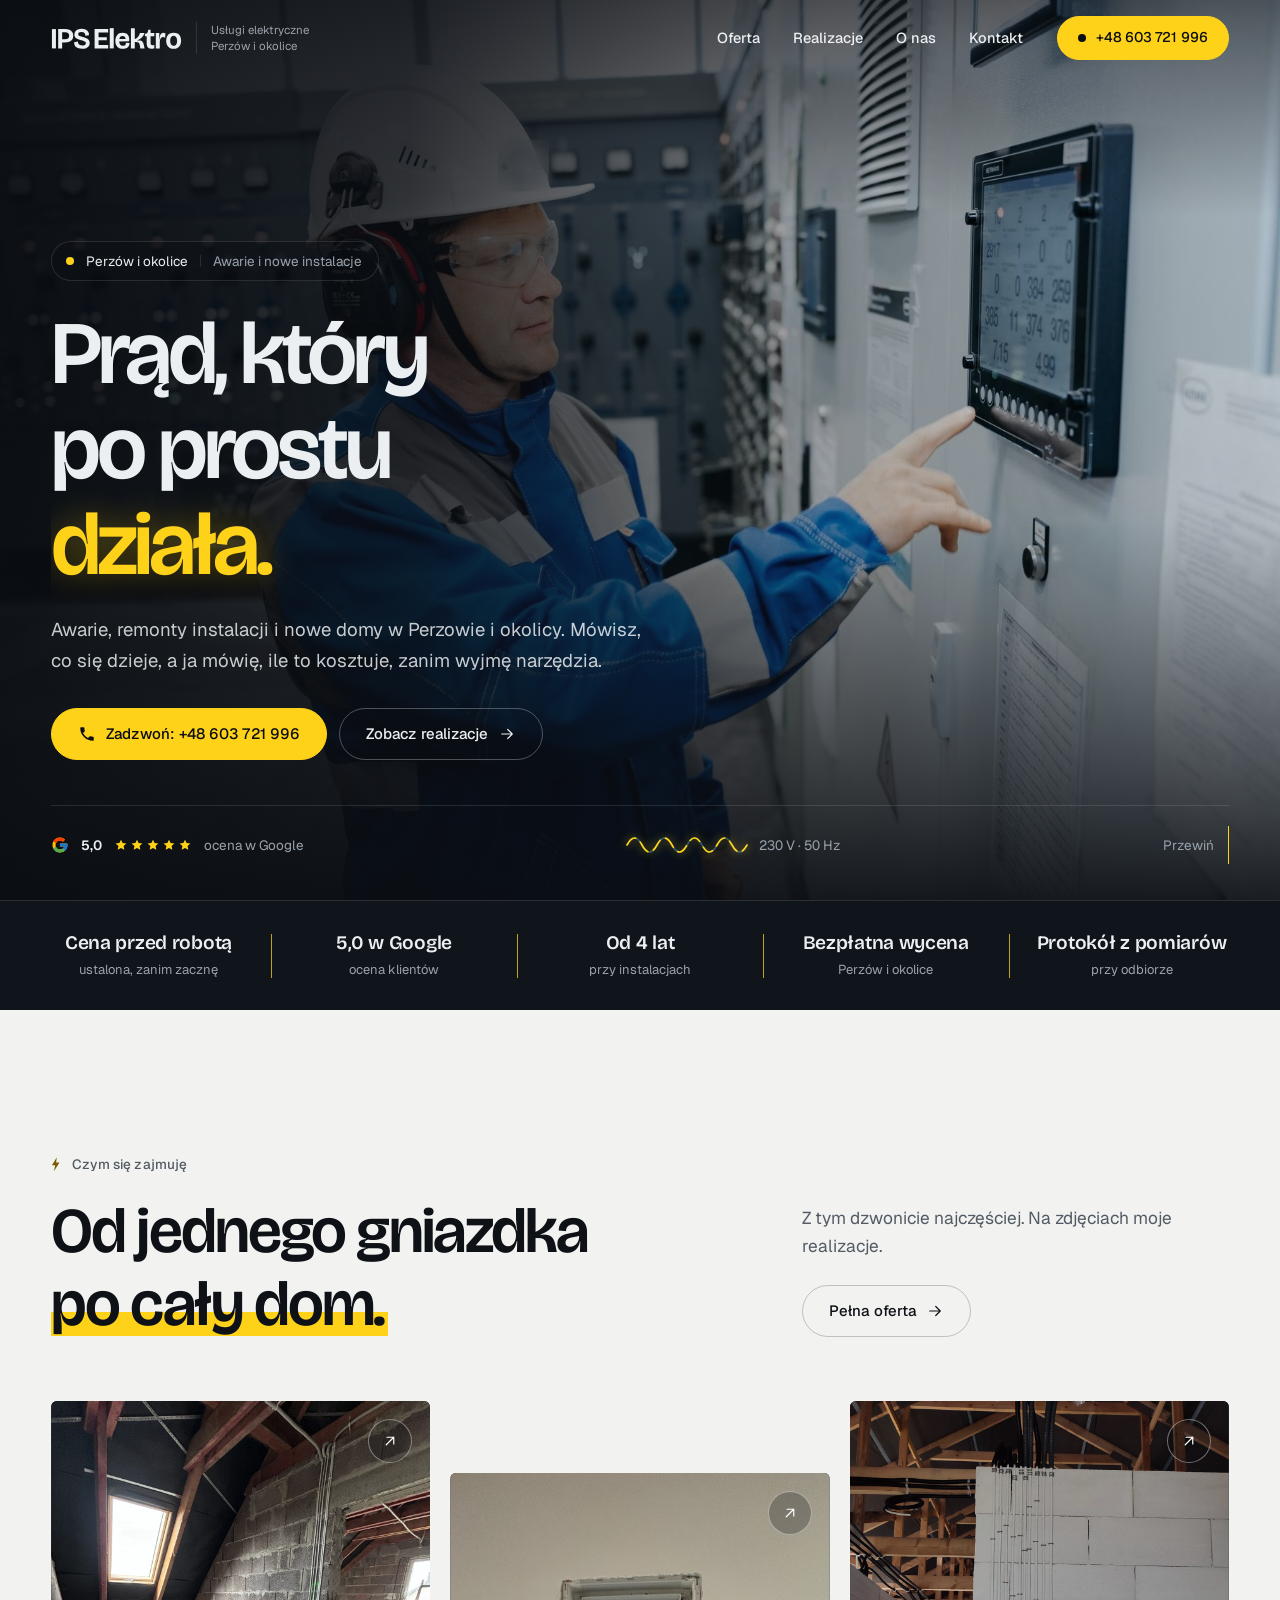
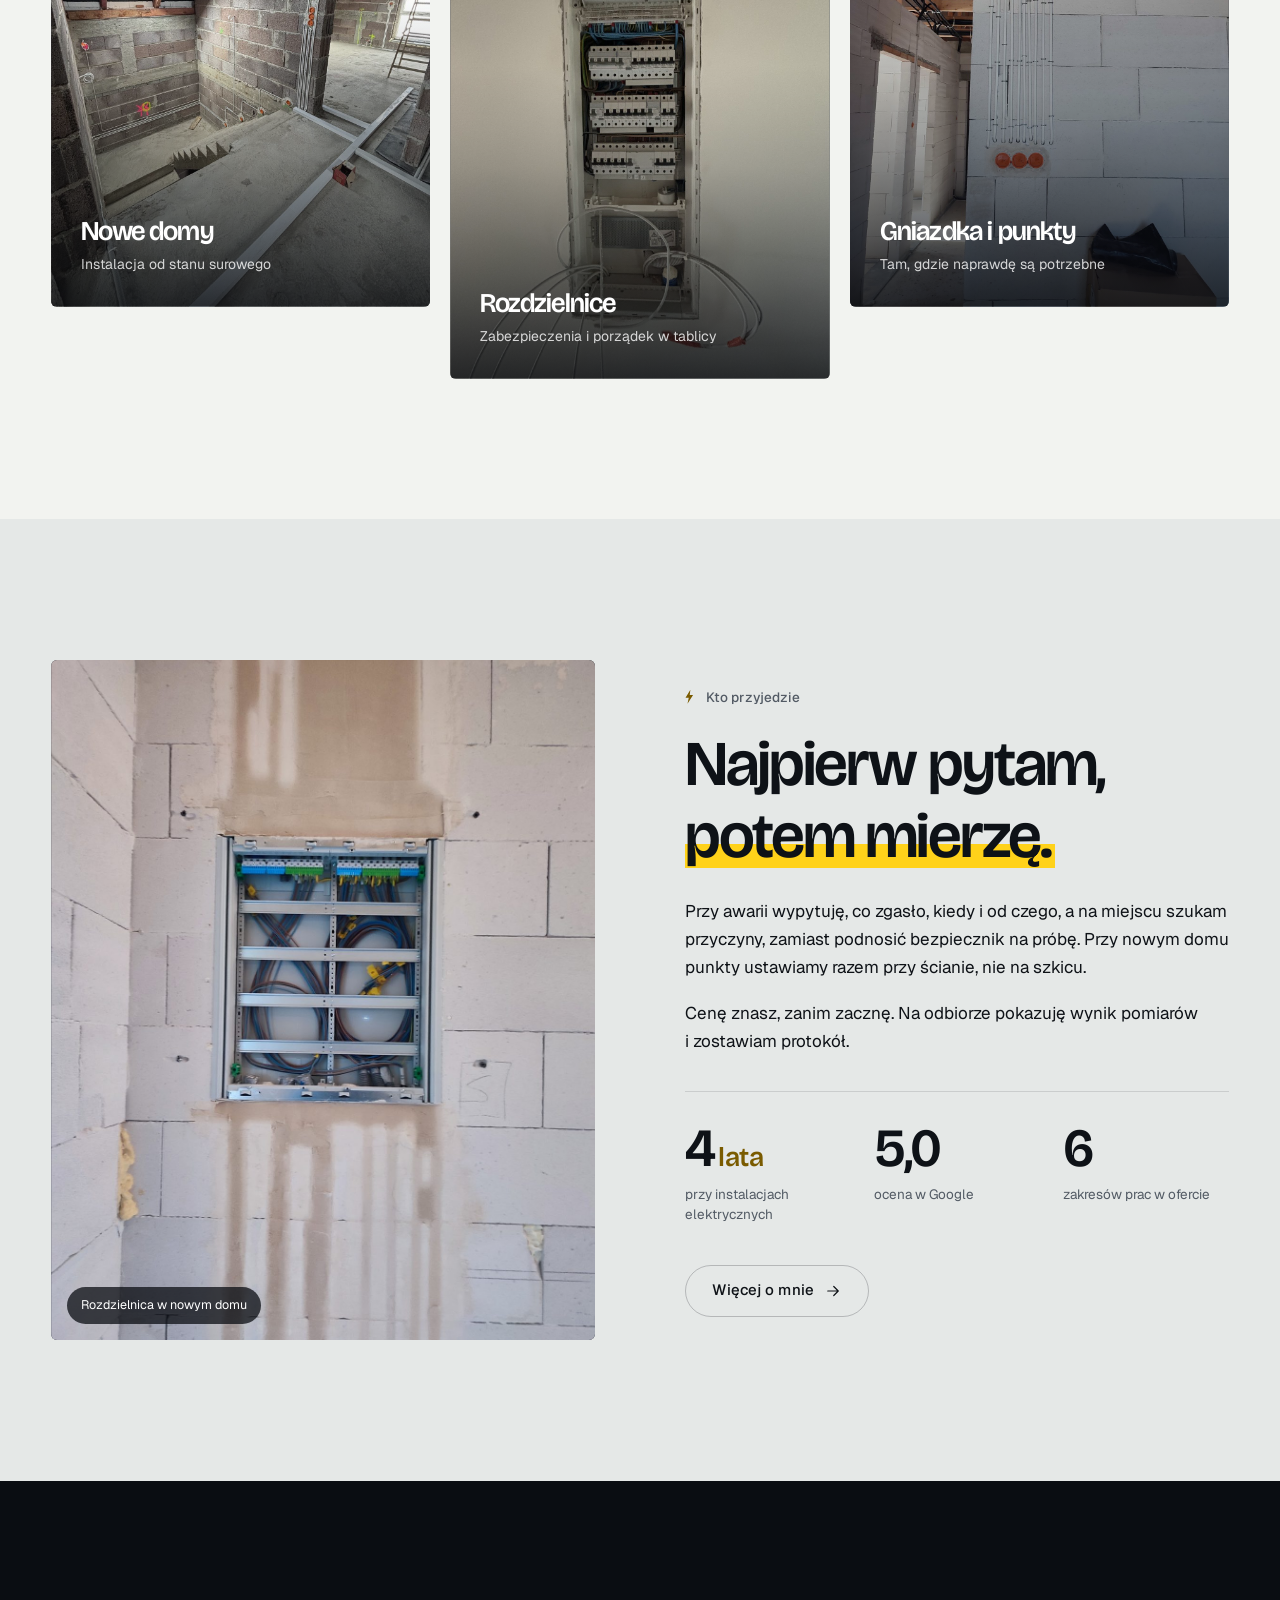
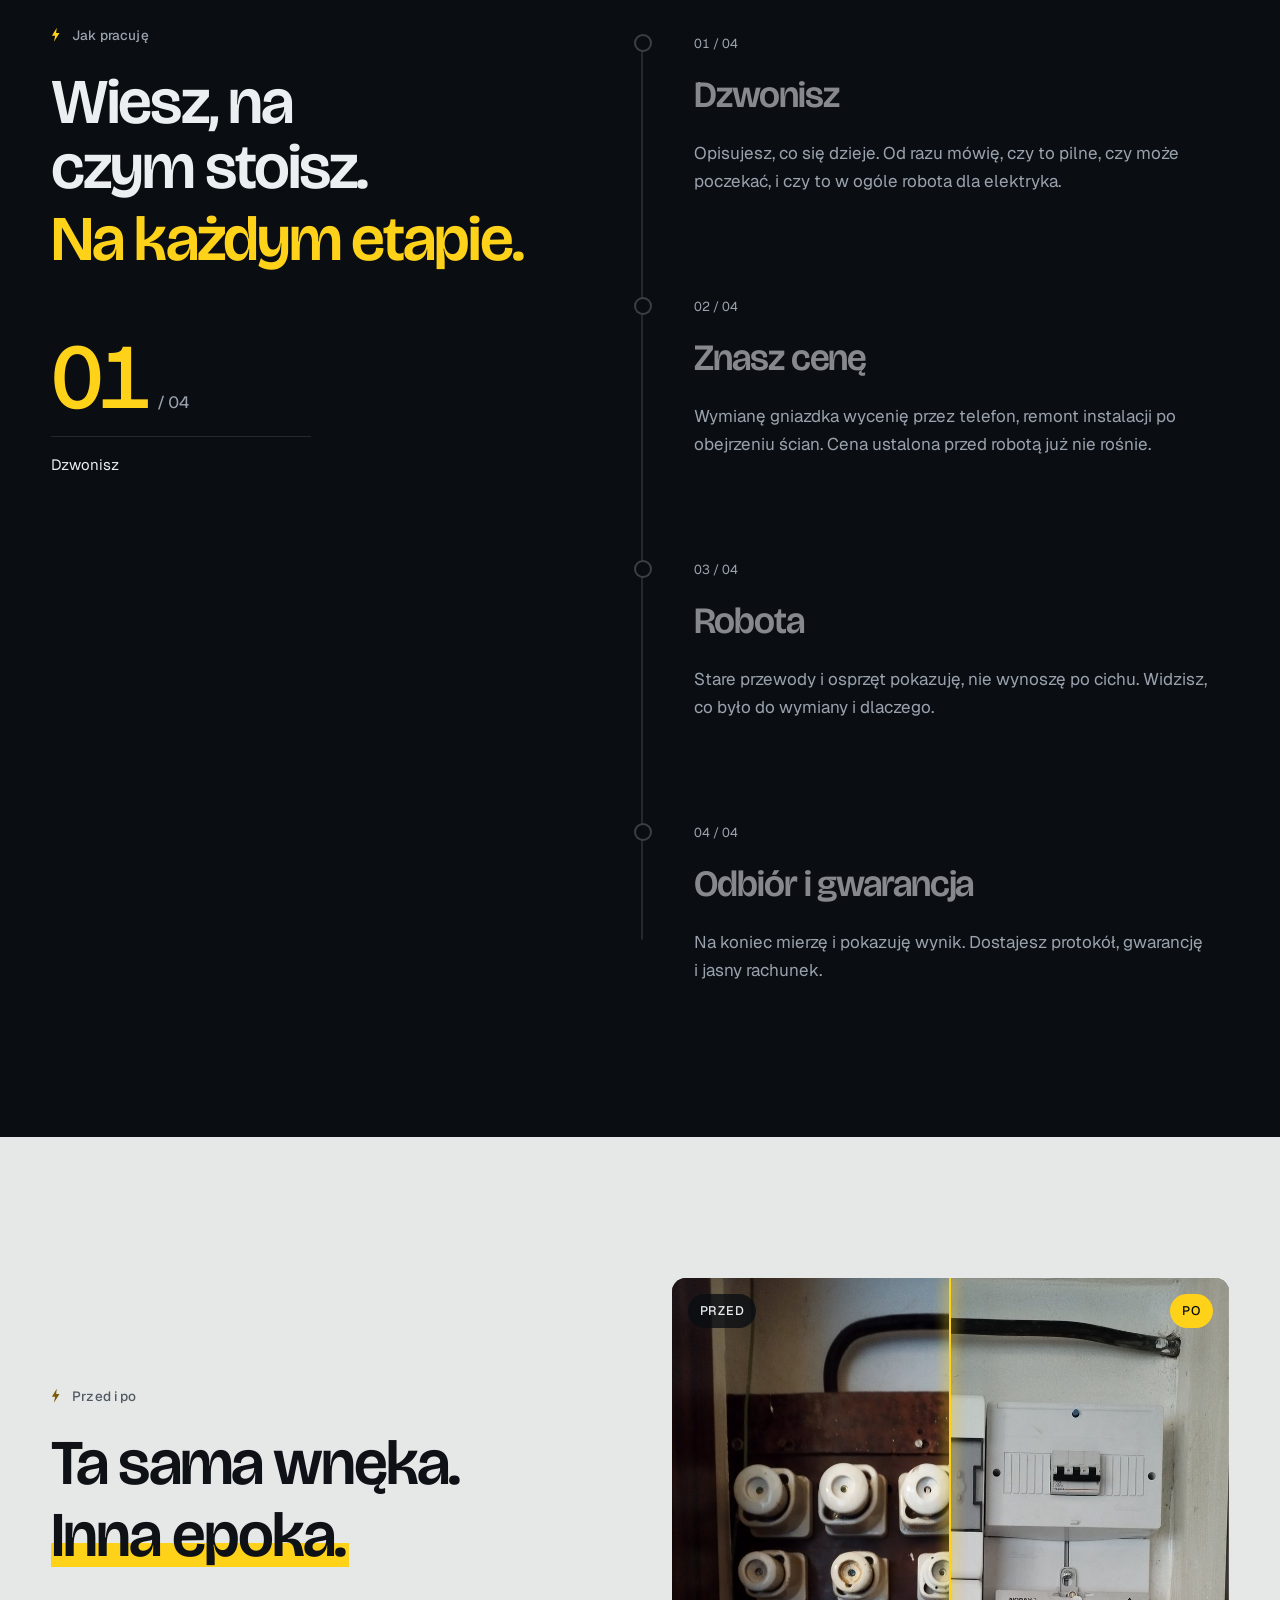
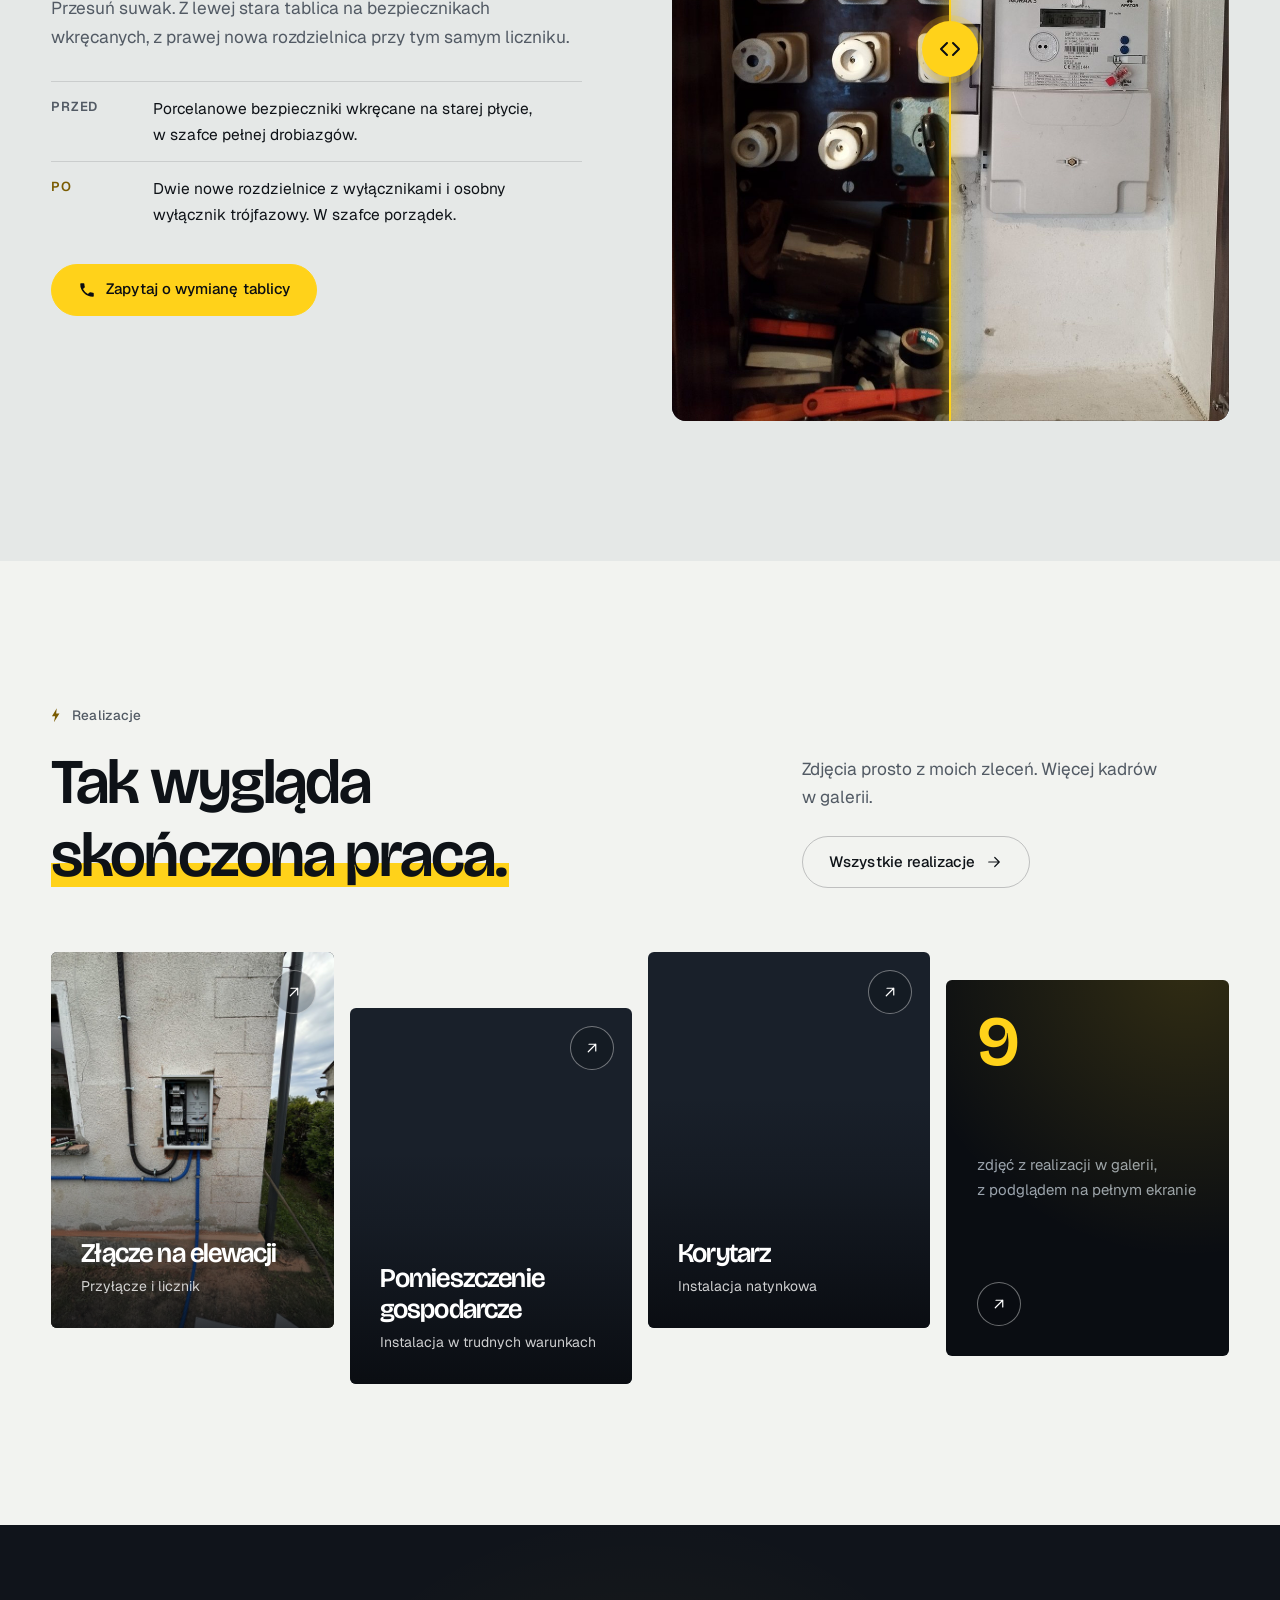
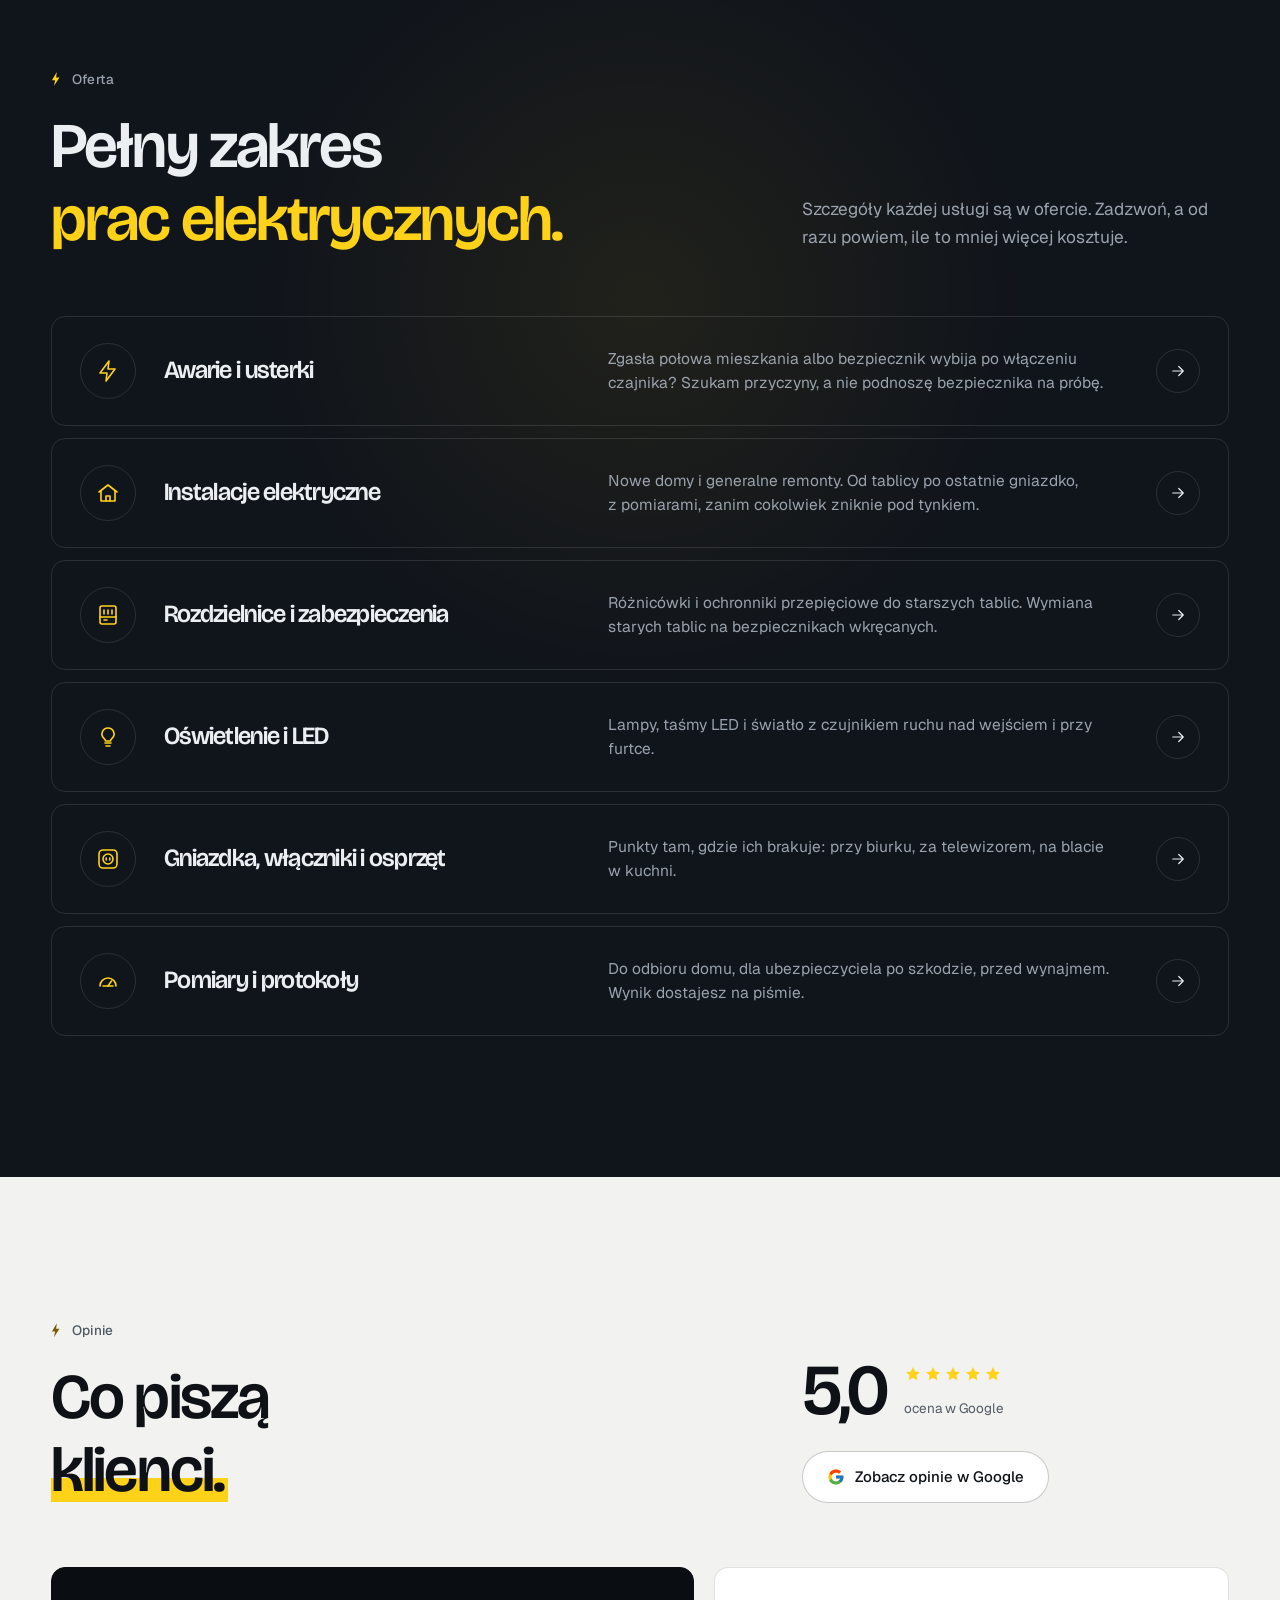
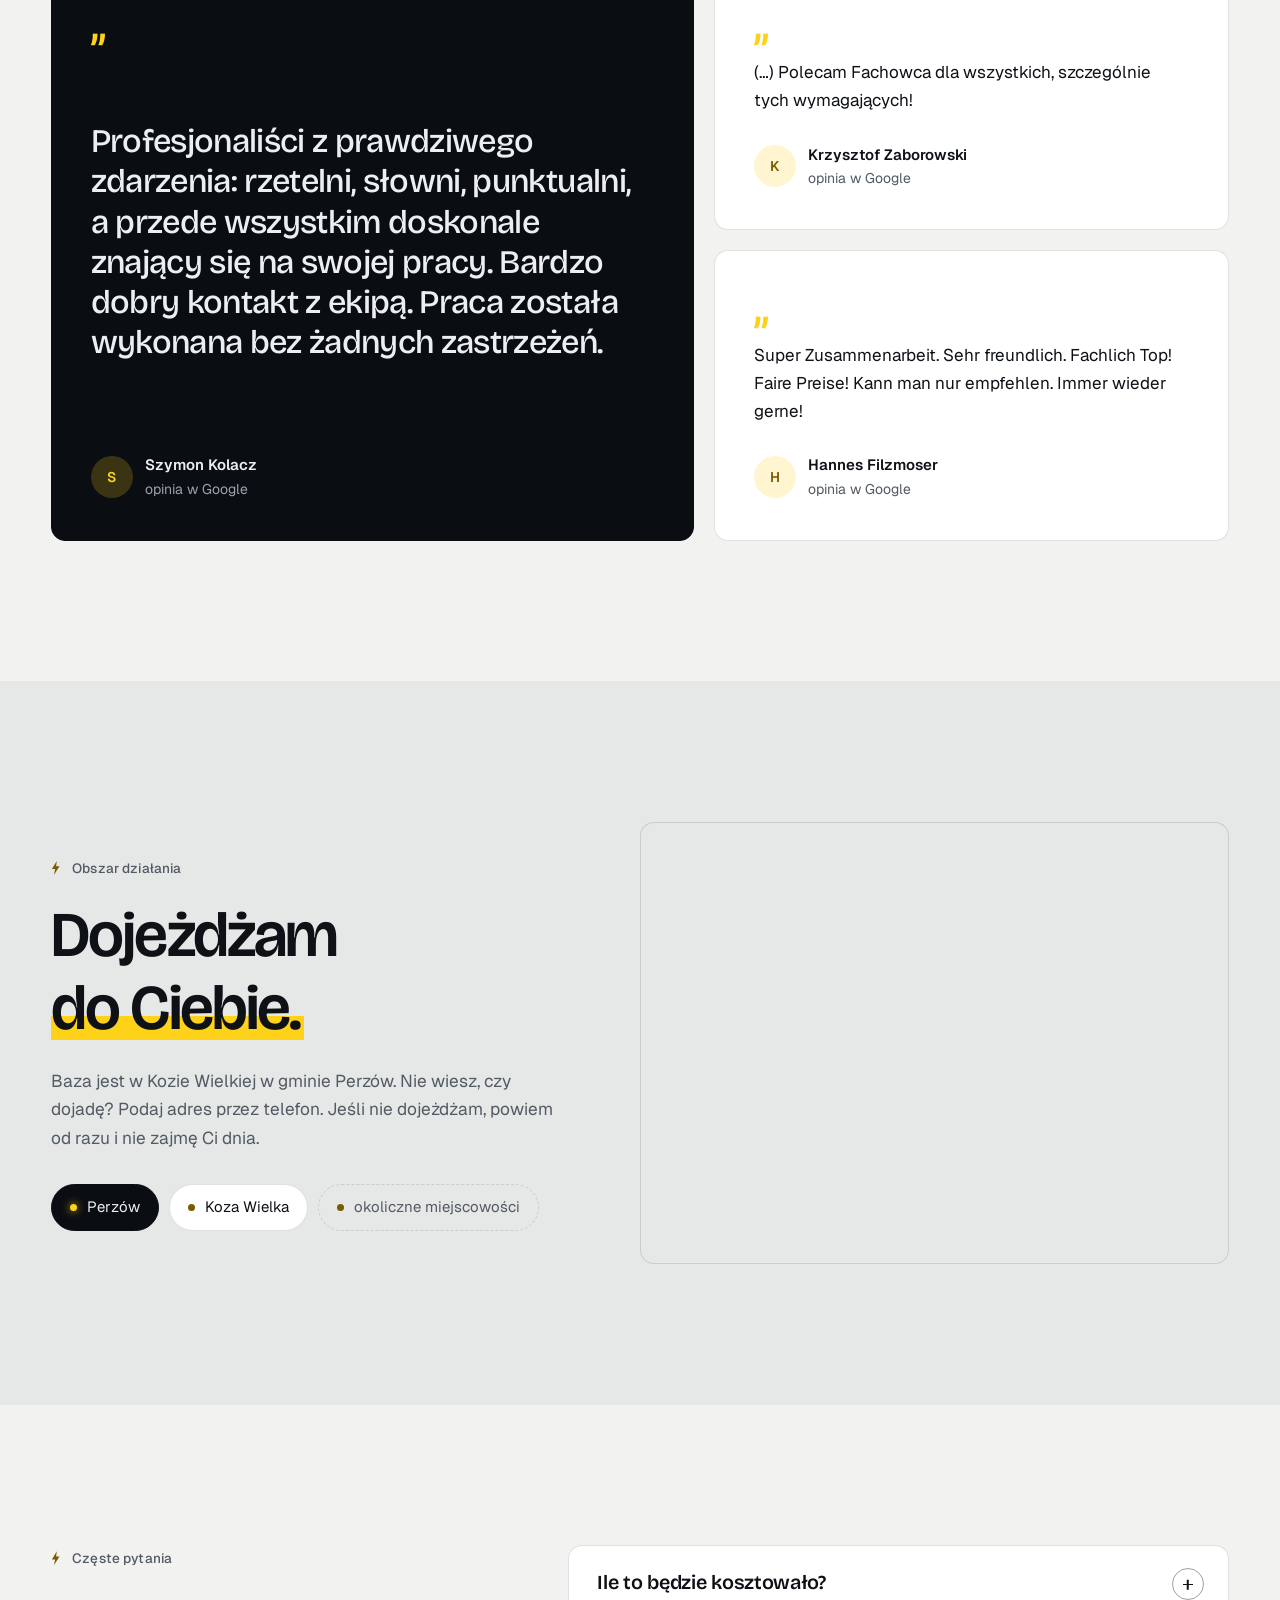
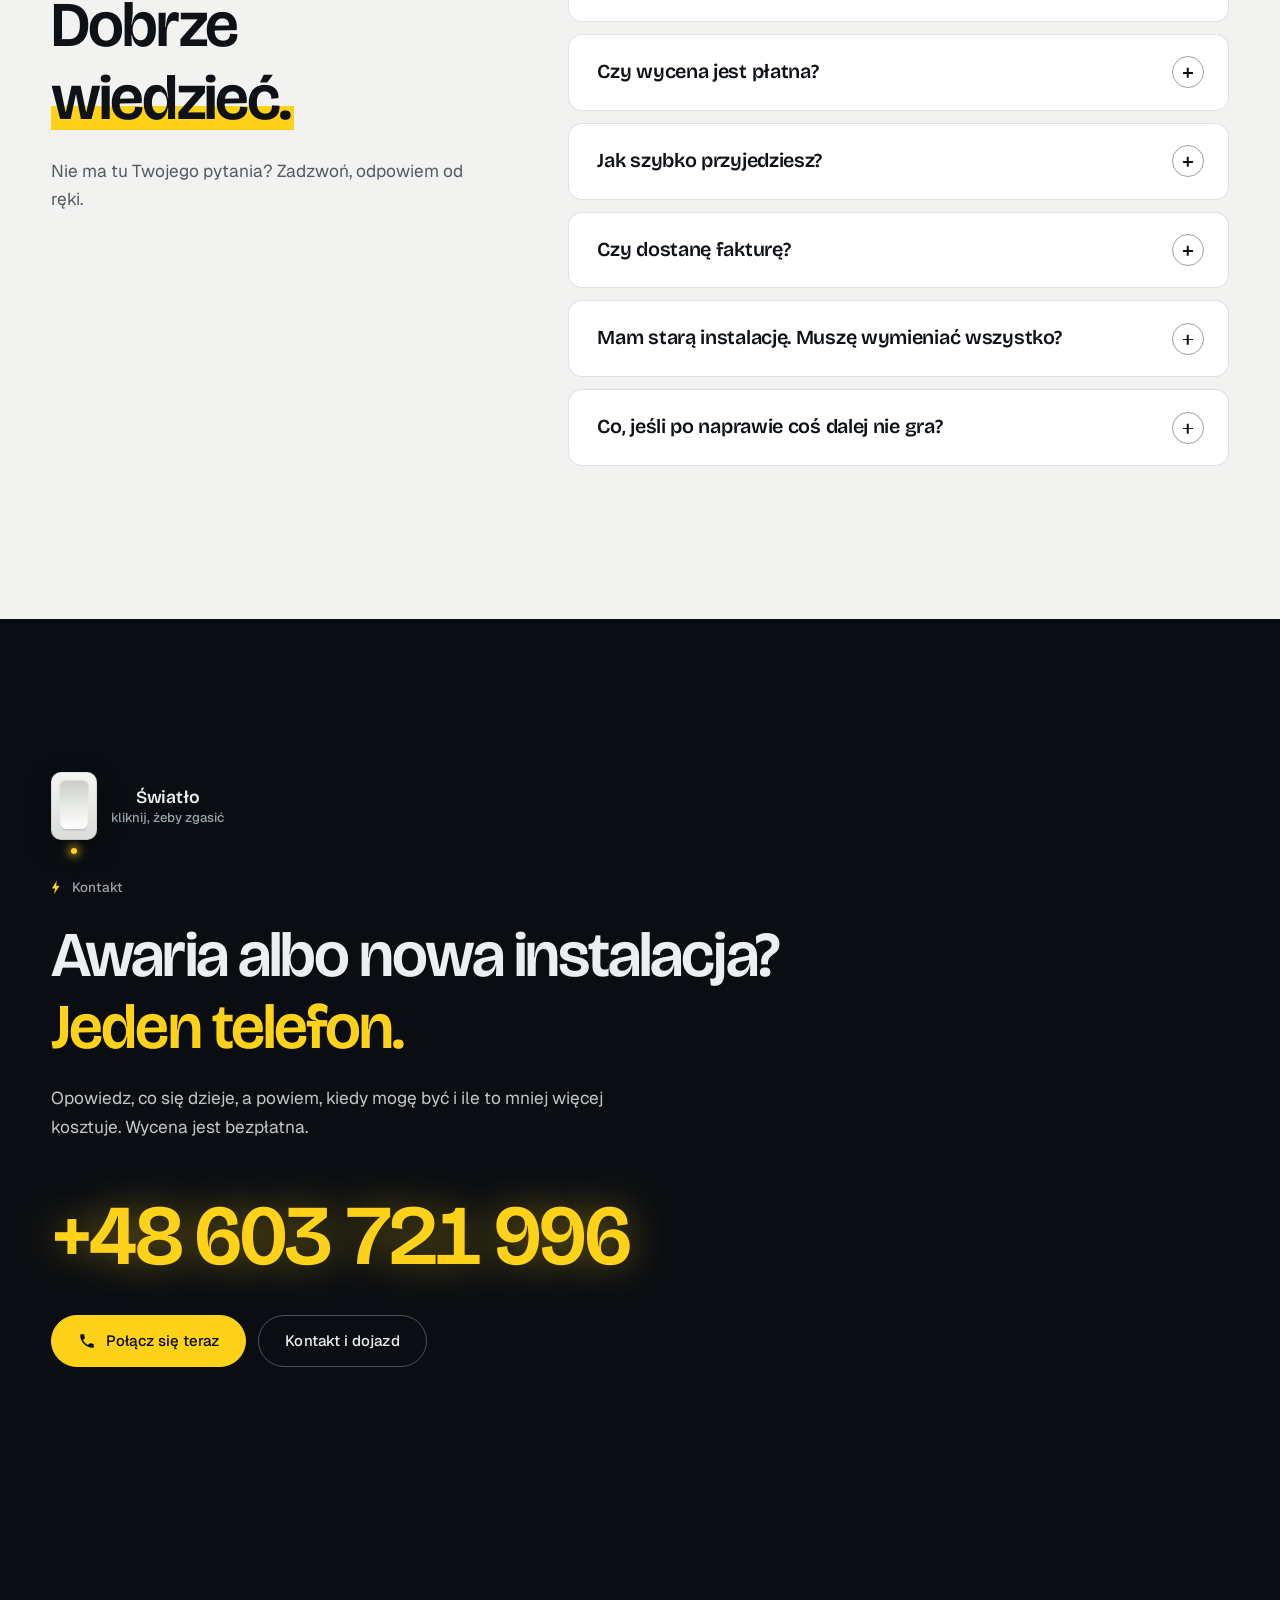
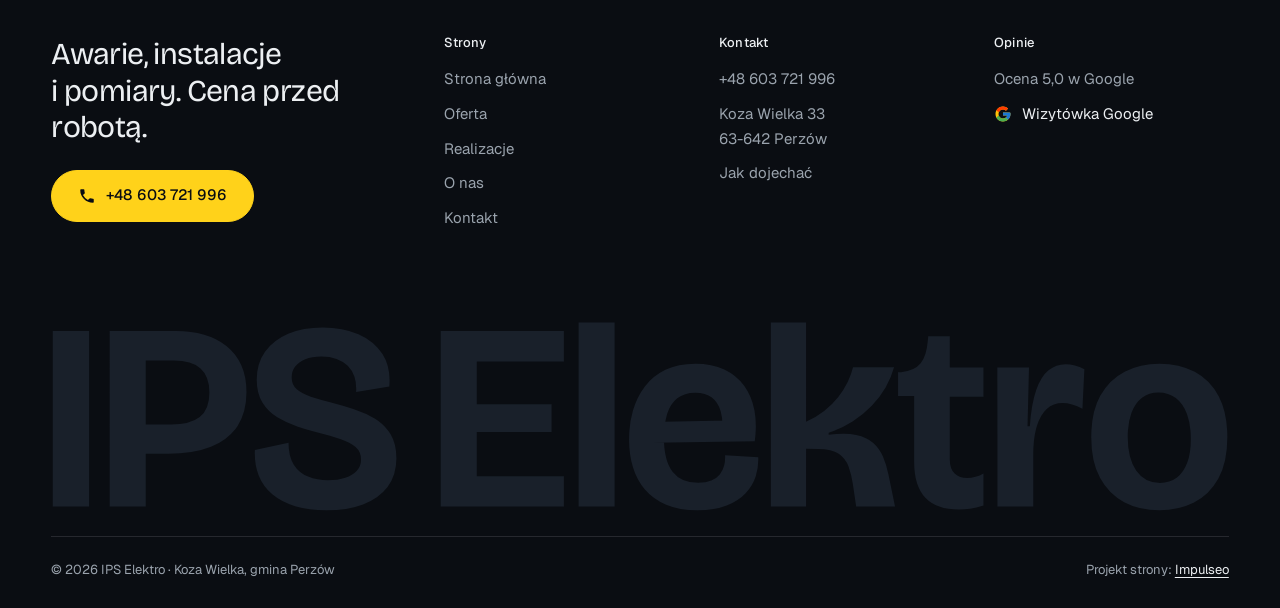
==== commit 5f7d087b: "[claude-edit][cmt:ef70579f-19a2-4ff6-ba20-1e12ec5b0323] nowy projekt jak ElMac: grafit + żółć napięc" ====
--- a/index.html
+++ b/index.html
@@ -3,238 +3,418 @@
 <head>
 <meta charset="UTF-8">
 <meta name="viewport" content="width=device-width, initial-scale=1.0">
-<title>IPS Elektro - elektryk, awarie i instalacje</title>
-<meta name="description" content="Elektryk w Perzowie z dojazdem. Awarie, instalacje, rozdzielnice, oświetlenie, pomiary z protokołem. Cenę znasz przed robotą. Zadzwoń: +48 603 721 996.">
-<link rel="canonical" href="https://kris20032.github.io/ips-elektro/">
+<title>IPS Elektro - elektryk Perzów | awarie, instalacje, pomiary</title>
+<meta name="description" content="Elektryk z Perzowa z dojazdem w okolicy. Awarie, instalacje, rozdzielnice, oświetlenie, pomiary z protokołem. Cenę znasz przed robotą. Zadzwoń: +48 603 721 996.">
+<link rel="canonical" href="https://impulseo-pl.github.io/ips-elektro/">
 <meta name="robots" content="noindex, nofollow">
+<meta name="theme-color" content="#0A0D12">
 <meta property="og:type" content="website">
 <meta property="og:locale" content="pl_PL">
 <meta property="og:site_name" content="IPS Elektro">
-<meta property="og:title" content="IPS Elektro - elektryk, awarie i instalacje">
-<meta property="og:description" content="Elektryk w Perzowie z dojazdem. Awarie, instalacje, rozdzielnice, oświetlenie, pomiary z protokołem. Cenę znasz przed robotą. Zadzwoń: +48 603 721 996.">
-<meta property="og:url" content="https://kris20032.github.io/ips-elektro/">
-<meta property="og:image" content="https://kris20032.github.io/ips-elektro/img/og.jpg">
+<meta property="og:title" content="IPS Elektro - elektryk Perzów | awarie, instalacje, pomiary">
+<meta property="og:description" content="Elektryk z Perzowa z dojazdem w okolicy. Awarie, instalacje, rozdzielnice, oświetlenie, pomiary z protokołem. Cenę znasz przed robotą. Zadzwoń: +48 603 721 996.">
+<meta property="og:url" content="https://impulseo-pl.github.io/ips-elektro/">
+<meta property="og:image" content="https://impulseo-pl.github.io/ips-elektro/img/og.jpg">
 <meta property="og:image:width" content="1200">
 <meta property="og:image:height" content="630">
 <meta name="twitter:card" content="summary_large_image">
-<script type="application/ld+json">{"@context": "https://schema.org", "@type": "Electrician", "name": "IPS Elektro", "url": "https://kris20032.github.io/ips-elektro/", "telephone": "+48603721996", "image": "https://kris20032.github.io/ips-elektro/img/og.jpg", "areaServed": "Perzów"}</script>
+<script type="application/ld+json">{"@context": "https://schema.org", "@type": "Electrician", "name": "IPS Elektro", "url": "https://impulseo-pl.github.io/ips-elektro/", "telephone": "+48603721996", "image": "https://impulseo-pl.github.io/ips-elektro/img/og.jpg", "address": {"@type": "PostalAddress", "streetAddress": "Koza Wielka 33", "postalCode": "63-642", "addressLocality": "Perzów", "addressCountry": "PL"}, "areaServed": "Perzów i okolice", "aggregateRating": {"@type": "AggregateRating", "ratingValue": "5.0", "reviewCount": "3"}, "sameAs": ["https://www.google.com/maps?cid=14065225971632695537"]}</script>
+<script>(function(){var d=document.documentElement;d.classList.add('js');try{if(!window.matchMedia('(prefers-reduced-motion: reduce)').matches)d.classList.add('anim');}catch(e){}setTimeout(function(){if(!d.classList.contains('anim-ok'))d.classList.remove('anim');},3500);})();</script>
+<script>(function(){try{var d=document.documentElement,q=/[?&]intro/.test(location.search);if(!q&&window.matchMedia&&matchMedia('(prefers-reduced-motion: reduce)').matches)return;if(!q&&sessionStorage.getItem('ips_intro'))return;sessionStorage.setItem('ips_intro','1');d.classList.add('intro-on');setTimeout(function(){d.classList.remove('intro-on','intro-gra','intro-out');d.classList.add('hero-go')},4600);}catch(e){}})();</script>
+<link rel="preload" as="image" href="img/hero.jpg" fetchpriority="high">
 <link rel="preconnect" href="https://fonts.googleapis.com">
 <link rel="preconnect" href="https://fonts.gstatic.com" crossorigin>
-<link href="https://fonts.googleapis.com/css2?family=Sora:wght@600;700;800&family=Manrope:wght@400;500;600&display=swap" rel="stylesheet">
-<link rel="stylesheet" href="assets/styles.css?v=23cb1735">
+<link href="https://fonts.googleapis.com/css2?family=Bricolage+Grotesque:opsz,wght@12..96,400..700&family=Geist:wght@400..600&display=swap" rel="stylesheet">
+<link rel="stylesheet" href="assets/styles.css?v=20261028a">
+<script src="assets/lenis.min.js?v=1.1.20" defer></script>
+<script src="assets/main.js?v=20261028a" defer></script>
 </head>
 <body>
-
-<header class="nav">
-  <div class="wrap nav-inner">
-    <a class="brand" href="index.html"><span class="name">IPS Elektro</span><span class="sub">Perzów</span></a>
-    <nav class="nav-links">
-      <a href="oferta.html">Oferta</a>
-      <a href="realizacje.html">Realizacje</a>
-      <a href="o-nas.html">O nas</a>
-      <a href="kontakt.html">Kontakt</a>
-      <a href="tel:+48603721996" class="btn btn-accent">Zadzwoń +48 603 721 996</a>
-    </nav>
-    <button class="nav-toggle" aria-label="Menu"><span></span><span></span><span></span></button>
-  </div>
+<a class="skip" href="#tresc">Przejdź do treści</a>
+<header class="site-head">
+<div class="intro" aria-hidden="true"><span class="intro-line"><i></i></span><span class="intro-meta">usługi elektryczne · Perzów i okolice</span></div><div class="head-in">
+  <a class="brand" href="index.html" aria-label="IPS Elektro - strona główna">
+    <span class="znak"><svg class="wm" viewBox="38 -698 4428 718" role="img" aria-label="IPS Elektro"><path pathLength="1" style="--i:0" d="M44.5 0V-660H181.2V0Z"/><path pathLength="1" style="--i:1" d="M352.8 -198.5V-309.2H489.2Q561 -309.2 597.2 -337.4Q633.5 -365.5 633.5 -429.5Q633.5 -490 600.2 -519.6Q567 -549.2 499.2 -549.2H352.8V-660H509Q565.5 -660 613.6 -646.4Q661.8 -632.8 697.5 -604.2Q733.2 -575.8 753.1 -532.6Q773 -489.5 773 -429.8Q773 -354.2 739 -302.6Q705 -251 639.4 -224.8Q573.8 -198.5 476.8 -198.5ZM258.5 0V-660H394.2V0Z"/><path pathLength="1" style="--i:2" d="M1073.8 13.8Q1007.2 13.8 956 -1.6Q904.8 -17 870 -46.2Q835.2 -75.5 818.6 -117.8Q802 -160 804.5 -213.2L931.2 -240Q931 -188.5 950.8 -157.6Q970.5 -126.8 1004.6 -112.8Q1038.8 -98.8 1079.5 -98.8Q1116.8 -98.8 1144.5 -108.2Q1172.2 -117.8 1188 -135.1Q1203.8 -152.5 1203.8 -176.2Q1203.8 -206 1183.1 -223.9Q1162.5 -241.8 1127.9 -253.4Q1093.2 -265 1051.5 -275.5Q1008.5 -286.8 966.1 -300.6Q923.8 -314.5 888.9 -335.9Q854 -357.2 832.8 -391.5Q811.5 -425.8 811.5 -476.8Q811.5 -538 842.6 -582.1Q873.8 -626.2 929.8 -650Q985.8 -673.8 1059.5 -673.8Q1135.2 -673.8 1193.9 -648.4Q1252.5 -623 1284.4 -573.6Q1316.2 -524.2 1310.2 -451.8L1185.2 -431Q1187.2 -463.2 1179 -487.9Q1170.8 -512.5 1153.8 -529.5Q1136.8 -546.5 1111.8 -555.4Q1086.8 -564.2 1054.5 -564.2Q1018.8 -564.2 994 -554.2Q969.2 -544.2 956.1 -526.6Q943 -509 943 -485.8Q943 -458.2 962.1 -441.4Q981.2 -424.5 1014.9 -413.5Q1048.5 -402.5 1091 -391.8Q1134.2 -380.5 1177.2 -366.6Q1220.2 -352.8 1256.6 -330.2Q1293 -307.8 1314.9 -272Q1336.8 -236.2 1336.8 -181.5Q1336.8 -117.5 1303.5 -74Q1270.2 -30.5 1211.1 -8.4Q1152 13.8 1073.8 13.8Z"/><path pathLength="1" style="--i:3" d="M1503.3 0V-660H1639.1V0ZM1597.6 0V-114.5H1966.6V0ZM1597.6 -281V-385H1920.3V-281ZM1597.6 -545.5V-660H1966.6V-545.5Z"/><path pathLength="1" style="--i:4" d="M2021.8 0V-692.5H2157.3V0Z"/><path pathLength="1" style="--i:5" d="M2469.8 13.8Q2400.1 13.8 2351.2 -6.9Q2302.3 -27.5 2271.3 -64.1Q2240.3 -100.8 2226 -149Q2211.6 -197.2 2211.6 -252.8Q2211.6 -309.8 2226.2 -361.1Q2240.8 -412.5 2271.1 -452.1Q2301.3 -491.8 2348.5 -514.6Q2395.6 -537.5 2460.6 -537.5Q2523.6 -537.5 2569.7 -515.8Q2615.8 -494 2644.5 -454.6Q2673.1 -415.2 2683.1 -362.2Q2693.1 -309.2 2684.3 -246.2L2295.8 -240V-318.2L2581.8 -323.5L2561.3 -278.2Q2565.8 -325.5 2556.1 -359Q2546.3 -392.5 2523 -410.5Q2499.6 -428.5 2460.6 -428.5Q2419.1 -428.5 2392.8 -407.4Q2366.6 -386.2 2354.7 -348.1Q2342.8 -310 2342.8 -259Q2342.8 -173.2 2375.2 -131.4Q2407.6 -89.5 2471.6 -89.5Q2501.3 -89.5 2521.1 -97.9Q2540.8 -106.2 2552.7 -120.9Q2564.6 -135.5 2569.2 -154.2Q2573.8 -173 2572.6 -193.5L2697.3 -186Q2699.3 -149.5 2688.1 -114.1Q2676.8 -78.8 2650 -50Q2623.1 -21.2 2578.6 -3.8Q2534.1 13.8 2469.8 13.8Z"/><path pathLength="1" style="--i:6" d="M2744.8 0V-692.5H2877.3V-319.5Q2915.3 -335.8 2945.3 -359.5Q2975.3 -383.2 2997.6 -411.4Q3019.8 -439.5 3033.7 -468.5Q3047.6 -497.5 3053.8 -524H3208.1Q3198.1 -486.2 3177 -449.2Q3155.8 -412.2 3124.3 -379.2Q3092.8 -346.2 3052 -320.1Q3011.1 -294 2962.3 -278V-270Q3025.1 -278.2 3065.6 -269.5Q3106.1 -260.8 3130 -239.5Q3153.8 -218.2 3166.8 -187.5Q3179.8 -156.8 3187.3 -120.2L3211.8 0H3065.6L3053.1 -85Q3047.3 -122 3036.6 -151.6Q3025.8 -181.2 3000.1 -199Q2974.3 -216.8 2923.3 -217L2877.3 -217.2V0Z"/><path pathLength="1" style="--i:7" d="M3452.3 11Q3368.1 11 3325.8 -33.4Q3283.6 -77.8 3283.6 -168.8V-416H3223.1V-505.2H3234.8Q3286.3 -511.2 3308.2 -538.8Q3330.1 -566.2 3334.8 -621.5L3336.6 -640.8H3417.6V-523.5H3544.3V-413H3417.6V-180Q3417.6 -141.5 3436 -124.5Q3454.3 -107.5 3483.1 -107.5Q3498.3 -107.5 3514.7 -112Q3531.1 -116.5 3544.3 -125V-3.8Q3516.8 4.8 3494.2 7.9Q3471.6 11 3452.3 11Z"/><path pathLength="1" style="--i:8" d="M3596.8 0V-271.2L3596.3 -523.5H3715.6L3710.1 -302.2H3718.6Q3724.6 -387.5 3742.7 -438.6Q3760.8 -489.8 3789.1 -512.5Q3817.3 -535.2 3853.1 -535.2Q3869.8 -535.2 3888 -530.9Q3906.1 -526.5 3923.8 -517L3916.6 -368.2Q3896.8 -379.2 3877.8 -384.4Q3858.8 -389.5 3841.8 -389.5Q3806.8 -389.5 3782.2 -367Q3757.6 -344.5 3744.6 -301Q3731.6 -257.5 3731.6 -195.2V0Z"/><path pathLength="1" style="--i:9" d="M4205.4 13.8Q4131.4 13.8 4073.4 -16.6Q4015.3 -47 3982.5 -108.1Q3949.6 -169.2 3949.6 -261.2Q3949.6 -355.8 3983.5 -416.8Q4017.3 -477.8 4075.4 -507.6Q4133.4 -537.5 4206.1 -537.5Q4281.4 -537.5 4338.9 -506.9Q4396.4 -476.2 4428.9 -415Q4461.4 -353.8 4461.4 -261Q4461.4 -166.2 4427.7 -105.4Q4394.1 -44.5 4336.1 -15.4Q4278.1 13.8 4205.4 13.8ZM4208.1 -89Q4245.1 -89 4270.9 -108.2Q4296.6 -127.5 4310.4 -164.6Q4324.1 -201.8 4324.1 -253.8Q4324.1 -309.5 4309.5 -348.4Q4294.9 -387.2 4267.7 -408.4Q4240.6 -429.5 4202.6 -429.5Q4166.4 -429.5 4140.5 -409.8Q4114.6 -390 4100.7 -352.5Q4086.8 -315 4086.8 -262.8Q4086.8 -181 4119 -135Q4151.1 -89 4208.1 -89Z"/></svg></span>
+    <span class="brand-sub">Usługi elektryczne<br>Perzów i okolice</span>
+  </a>
+  <nav class="nav-links" aria-label="Menu główne">
+    <a class="nl" href="oferta.html">Oferta</a><a class="nl" href="realizacje.html">Realizacje</a><a class="nl" href="o-nas.html">O&nbsp;nas</a><a class="nl" href="kontakt.html">Kontakt</a>
+    <a class="btn btn-volt nav-cta" href="tel:+48603721996"><span class="live" aria-hidden="true"></span>+48 603 721 996</a>
+  </nav>
+  <button class="burger" type="button" aria-label="Otwórz menu" aria-expanded="false" aria-controls="mnav"><span></span><span></span></button>
+</div>
 </header>
-
-<main>
-<section class="hero-fach">
-  <img class="hf-photo" src="img/hero.jpg" fetchpriority="high" data-rotate="img/g14.jpg|img/g13.jpg" alt="IPS Elektro" width="1880" height="1251">
-  <div class="hf-panel">
-    <div class="hf-inner">
-      <span class="hf-kicker">Usługi elektryczne</span>
-      <h1 class="hf-title">Od 4 lat robię instalacje w Perzowie. <em></em></h1>
-      <p class="hf-lead">Awarie, remonty instalacji, nowe domy - od 4 lat w Perzowie. Cenę znasz przed robotą, nie po.</p>
-      <a class="hf-phone" href="tel:+48603721996"><span class="hf-phone-lab">Zadzwoń teraz</span><span class="hf-phone-num"><svg class="ico-tel" width="16" height="16" viewBox="0 0 24 24" fill="none" aria-hidden="true"><path d="M6.6 10.8a15.5 15.5 0 0 0 6.6 6.6l2.2-2.2a1 1 0 0 1 1-.24 11.4 11.4 0 0 0 3.6.58 1 1 0 0 1 1 1V20a1 1 0 0 1-1 1A17 17 0 0 1 3 4a1 1 0 0 1 1-1h3.5a1 1 0 0 1 1 1c0 1.25.2 2.46.58 3.6a1 1 0 0 1-.25 1l-2.23 2.2Z" fill="currentColor"/></svg> +48 603 721 996</span></a>
-      <div class="hf-actions">
-        <a href="kontakt.html" class="btn btn-accent">Bezpłatna wycena <span class="arr">→</span></a>
-        <a href="tel:+48603721996" class="btn btn-ghost hf-ghost">Zadzwoń +48 603 721 996</a>
-      </div>
-      <div class="hf-trust"><svg class="ico-star" width="14" height="14" viewBox="0 0 24 24" style="vertical-align:-2px" aria-hidden="true"><path d="M12 2.8l2.85 5.8 6.4.93-4.63 4.5 1.1 6.37L12 17.4l-5.72 3 1.1-6.37-4.63-4.5 6.4-.93L12 2.8Z" fill="currentColor"/></svg> Ocena 5,0 w Google</div>
-    </div>
-  </div>
-</section>
-<section class="fach-promise">
+<script>(function(){var d=document.documentElement;if(!d.classList.contains('intro-on'))return;
+var wyszlo=false,koniec=false,t0=Date.now();
+function heroGotowe(){var im=document.querySelector('.hero-media img');return !!(im&&im.complete&&im.naturalWidth>0);}
+function sprzataj(){if(koniec)return;koniec=true;d.classList.add('hero-go');d.classList.remove('intro-on','intro-gra','intro-out');
+['--i-w','--i-h','--i-px','--i-py','--i-zmniejsz','--i-baza-w','--i-baza-h'].forEach(function(k){d.style.removeProperty(k);});
+try{document.dispatchEvent(new Event('wejscie:koniec'));}catch(e){}}
+function wyjdz(){if(wyszlo||koniec)return;wyszlo=true;d.classList.add('intro-out');setTimeout(function(){d.classList.add('hero-go');},240);setTimeout(sprzataj,880);}
+function moze(){if(wyszlo||koniec)return;var t=Date.now()-t0;if(t>=1240&&(heroGotowe()||t>=1700))wyjdz();else setTimeout(moze,60);}
+try{var znak=document.querySelector('.brand .znak'),wm=znak&&znak.querySelector('.wm');if(!wm){sprzataj();return;}
+znak.classList.add('mierze');var r=wm.getBoundingClientRect();znak.classList.remove('mierze');
+if(!r.width||!r.height){sprzataj();return;}
+var W=window.innerWidth,H=window.innerHeight,cel=W<680?Math.min(W*0.8,360):Math.min(W*0.46,700);cel=Math.max(r.width,cel);
+var u=function(k,v){d.style.setProperty(k,v);};
+u('--i-w',Math.round(cel)+'px');u('--i-h',Math.round(cel*r.height/r.width)+'px');u('--i-zmniejsz',(r.width/cel).toFixed(4));
+u('--i-px',Math.round(r.left+r.width/2-W/2)+'px');u('--i-py',Math.round(r.top+r.height/2-H/2)+'px');
+u('--i-baza-w',Math.round(r.width)+'px');u('--i-baza-h',Math.round(r.height)+'px');
+requestAnimationFrame(function(){requestAnimationFrame(function(){d.classList.add('intro-gra');t0=Date.now();moze();});});
+['wheel','touchstart','keydown','pointerdown'].forEach(function(ev){window.addEventListener(ev,function(){sprzataj();},{once:true,passive:true});});
+setTimeout(sprzataj,3900);
+}catch(e){sprzataj();}})();</script>
+<div class="mnav" id="mnav">
+  <div class="mnav-in">
+    <a class="ml" href="index.html" aria-current="page">Strona główna</a><a class="ml" href="oferta.html">Oferta</a><a class="ml" href="realizacje.html">Realizacje</a><a class="ml" href="o-nas.html">O&nbsp;nas</a><a class="ml" href="kontakt.html">Kontakt</a>
+    <div class="mnav-foot">
+      <span>Awarie, instalacje i&nbsp;pomiary. Perzów i&nbsp;okolice.</span>
+      <a class="btn btn-volt" href="tel:+48603721996"><svg class="ico" width="16" height="16" viewBox="0 0 24 24" fill="none" aria-hidden="true"><path d="M6.6 10.8a15.5 15.5 0 0 0 6.6 6.6l2.2-2.2a1 1 0 0 1 1-.24 11.4 11.4 0 0 0 3.6.58 1 1 0 0 1 1 1V20a1 1 0 0 1-1 1A17 17 0 0 1 3 4a1 1 0 0 1 1-1h3.5a1 1 0 0 1 1 1c0 1.25.2 2.46.58 3.6a1 1 0 0 1-.25 1l-2.23 2.2Z" fill="currentColor"/></svg>+48 603 721 996</a>
+    </div>
+  </div>
+</div>
+<main id="tresc">
+
+<section class="hero">
+  <div class="hero-media"><img src="img/hero.jpg" alt="Elektryk w kasku i okularach ochronnych przy rozdzielni" width="1880" height="1251" decoding="async" fetchpriority="high"></div>
+  <div class="hero-spot" aria-hidden="true"></div>
+  <div class="hero-in">
+    <p class="hero-tag up" style="--d:0"><span class="live" aria-hidden="true"></span>Perzów i&nbsp;okolice<span class="sep" aria-hidden="true"></span><span class="muted">Awarie i&nbsp;nowe instalacje</span></p>
+    <h1><span class="ln"><span class="ln-i" style="--k:0">Prąd, który</span></span><span class="ln"><span class="ln-i" style="--k:1">po prostu</span></span><span class="ln"><span class="ln-i" style="--k:2"><em>działa.</em></span></span></h1>
+    <p class="hero-lead up" style="--d:380">Awarie, remonty instalacji i&nbsp;nowe domy w&nbsp;Perzowie i&nbsp;okolicy. Mówisz, co się dzieje, a&nbsp;ja mówię, ile to kosztuje, zanim wyjmę narzędzia.</p>
+    <div class="hero-ctas up" style="--d:500">
+      <a class="btn btn-volt" href="tel:+48603721996"><svg class="ico" width="16" height="16" viewBox="0 0 24 24" fill="none" aria-hidden="true"><path d="M6.6 10.8a15.5 15.5 0 0 0 6.6 6.6l2.2-2.2a1 1 0 0 1 1-.24 11.4 11.4 0 0 0 3.6.58 1 1 0 0 1 1 1V20a1 1 0 0 1-1 1A17 17 0 0 1 3 4a1 1 0 0 1 1-1h3.5a1 1 0 0 1 1 1c0 1.25.2 2.46.58 3.6a1 1 0 0 1-.25 1l-2.23 2.2Z" fill="currentColor"/></svg>Zadzwoń: +48 603 721 996</a>
+      <a class="btn btn-ghost" href="realizacje.html">Zobacz realizacje<svg class="ico arr" width="18" height="18" viewBox="0 0 24 24" fill="none" stroke="currentColor" stroke-width="1.6" stroke-linecap="round" stroke-linejoin="round" aria-hidden="true"><path d="M5 12h14M13 6l6 6-6 6"/></svg></a>
+    </div>
+    <div class="hero-foot up" style="--d:640">
+      <span class="rate"><svg class="g-logo" viewBox="0 0 48 48" aria-hidden="true"><path fill="#FFC107" d="M43.6 20.5H42V20H24v8h11.3C33.7 32.7 29.2 36 24 36c-6.6 0-12-5.4-12-12s5.4-12 12-12c3.1 0 5.8 1.2 7.9 3.1l5.7-5.7C34 6.1 29.3 4 24 4 12.9 4 4 12.9 4 24s8.9 20 20 20 20-8.9 20-20c0-1.3-.1-2.4-.4-3.5z"/><path fill="#FF3D00" d="m6.3 14.7 6.6 4.8C14.7 15.1 19 12 24 12c3.1 0 5.8 1.2 7.9 3.1l5.7-5.7C34 6.1 29.3 4 24 4 16.3 4 9.7 8.3 6.3 14.7z"/><path fill="#4CAF50" d="M24 44c5.2 0 9.9-2 13.4-5.2l-6.2-5.2A11.9 11.9 0 0 1 24 36c-5.2 0-9.6-3.3-11.3-7.9l-6.5 5C9.5 39.6 16.2 44 24 44z"/><path fill="#1976D2" d="M43.6 20.5H42V20H24v8h11.3a12 12 0 0 1-4.1 5.6l6.2 5.2C37 39.2 44 34 44 24c0-1.3-.1-2.4-.4-3.5z"/></svg><b>5,0</b><span class="stars" aria-label="Ocena 5 na 5"><svg viewBox="0 0 24 24" aria-hidden="true"><path fill="currentColor" d="M12 2.8l2.8 5.9 6.4.8-4.7 4.4 1.2 6.3L12 17.1l-5.7 3.1 1.2-6.3L2.8 9.5l6.4-.8z"/></svg><svg viewBox="0 0 24 24" aria-hidden="true"><path fill="currentColor" d="M12 2.8l2.8 5.9 6.4.8-4.7 4.4 1.2 6.3L12 17.1l-5.7 3.1 1.2-6.3L2.8 9.5l6.4-.8z"/></svg><svg viewBox="0 0 24 24" aria-hidden="true"><path fill="currentColor" d="M12 2.8l2.8 5.9 6.4.8-4.7 4.4 1.2 6.3L12 17.1l-5.7 3.1 1.2-6.3L2.8 9.5l6.4-.8z"/></svg><svg viewBox="0 0 24 24" aria-hidden="true"><path fill="currentColor" d="M12 2.8l2.8 5.9 6.4.8-4.7 4.4 1.2 6.3L12 17.1l-5.7 3.1 1.2-6.3L2.8 9.5l6.4-.8z"/></svg><svg viewBox="0 0 24 24" aria-hidden="true"><path fill="currentColor" d="M12 2.8l2.8 5.9 6.4.8-4.7 4.4 1.2 6.3L12 17.1l-5.7 3.1 1.2-6.3L2.8 9.5l6.4-.8z"/></svg></span><span>ocena w&nbsp;Google</span></span>
+      <span class="osc" aria-hidden="true"><svg viewBox="0 0 120 28"><path class="ghost" d="M0 14 Q7.5 0 15 14 T30 14 T45 14 T60 14 T75 14 T90 14 T105 14 T120 14"/><path d="M0 14 Q7.5 0 15 14 T30 14 T45 14 T60 14 T75 14 T90 14 T105 14 T120 14"/></svg>230&nbsp;V · 50&nbsp;Hz</span>
+      <span class="cue" aria-hidden="true">Przewiń<span class="cue-line"><i></i></span></span>
+    </div>
+  </div>
+</section>
+
+<section class="strip" aria-label="Najważniejsze w skrócie">
+  <div class="strip-in">
+    <div class="strip-it"><div class="k">Cena przed robotą</div><div class="v">ustalona, zanim zacznę</div></div>
+    <div class="strip-it"><div class="k">5,0 w&nbsp;Google</div><div class="v">ocena klientów</div></div>
+    <div class="strip-it"><div class="k">Od 4 lat</div><div class="v">przy instalacjach</div></div>
+    <div class="strip-it"><div class="k">Bezpłatna wycena</div><div class="v">Perzów i&nbsp;okolice</div></div>
+    <div class="strip-it"><div class="k">Protokół z&nbsp;pomiarów</div><div class="v">przy odbiorze</div></div>
+  </div>
+</section>
+
+<section class="sec" id="uslugi">
   <div class="wrap">
-    <ul class="fp-row reveal"><li>Bezpłatna wycena</li><li>Dojazd: Perzów i okolice</li><li>Gwarancja na robociznę</li></ul>
-  </div>
-</section>
-<section class="opinie-mini" aria-label="Opinie klientów">
-  <div class="wrap">
-    <div class="om-row">
-      <div class="om-item reveal"><blockquote>„Profesjonaliści z prawdziwego zdarzenia - rzetelni, słowni, punktualni, a przede wszystkim doskonale znając…”</blockquote><span class="om-autor">Szymon Kolacz</span></div>
-      <div class="om-item reveal"><blockquote>„Super Zusammenarbeit.”</blockquote><span class="om-autor">Hannes Filzmoser</span></div>
-      <div class="om-item reveal"><blockquote>„I - Innowacyjność P- Precyzja S -Skuteczność Polecam Fachowca dla wszystkich szczególnie tych wymagających!”</blockquote><span class="om-autor">Krzysztof Zaborowski</span></div>
-    </div>
-  </div>
-</section>
-<section class="awaria">
-  <div class="wrap">
-      <div class="reveal">
-        <h3>Awaria? Jesteśmy pod telefonem.</h3>
-        <p>Szybki dojazd na pilne zgłoszenia.</p>
-      </div>
-      <a class="btn btn-accent" href="tel:+48603721996">Zadzwoń teraz: +48 603 721 996</a>
-  </div>
-</section>
-<section class="gateways-band">
-  <div class="wrap">
-    <div class="gateways">
-      <a href="oferta.html" class="gateway reveal"><img src="img/g9.jpg" alt="Awarie i usterki" loading="lazy" width="1880" height="1253" decoding="async"><span class="g-ttl">Awarie i usterki</span></a>
-      <a href="oferta.html" class="gateway reveal"><img src="img/g10.jpg" alt="Instalacje elektryczne" loading="lazy" width="1880" height="1253" decoding="async"><span class="g-ttl">Instalacje elektryczne</span></a>
-      <a href="oferta.html" class="gateway reveal"><img src="img/g11.jpg" alt="Rozdzielnice i zabezpieczenia" loading="lazy" width="1366" height="768" decoding="async"><span class="g-ttl">Rozdzielnice i zabezpieczenia</span></a>
-    </div>
-  </div>
-</section>
-<section class="proces proces-os fachowcy">
+    <div class="sec-head">
+      <div>
+        <p class="eyebrow rv">Czym się zajmuję</p>
+        <h2 class="h2 rv rv-h"><span class="ln"><span class="ln-i" style="--k:0">Od jednego gniazdka</span></span><span class="ln"><span class="ln-i" style="--k:1"><em>po cały dom.</em></span></span></h2>
+      </div>
+      <div class="side rv" style="--d:120"><p class="lead">Z tym dzwonicie najczęściej. Na zdjęciach moje realizacje.</p><a class="btn btn-ghost" href="oferta.html">Pełna oferta<svg class="ico arr" width="18" height="18" viewBox="0 0 24 24" fill="none" stroke="currentColor" stroke-width="1.6" stroke-linecap="round" stroke-linejoin="round" aria-hidden="true"><path d="M5 12h14M13 6l6 6-6 6"/></svg></a></div>
+    </div>
+
+    <div class="tiles-3">
+      <a class="tile rv-img rv" style="--d:0" href="oferta.html#instalacje">
+        <img src="img/g3.jpg" alt="Instalacja na poddaszu w stanie surowym - realizacja IPS Elektro" width="1600" height="2133" decoding="async">
+        <span class="go" aria-hidden="true"><svg class="ico" width="18" height="18" viewBox="0 0 24 24" fill="none" stroke="currentColor" stroke-width="1.6" stroke-linecap="round" stroke-linejoin="round" aria-hidden="true"><path d="M7 17 17 7M8 7h9v9"/></svg></span>
+        <span class="tile-cap"><h3>Nowe domy</h3><span>Instalacja od stanu surowego</span></span>
+      </a><a class="tile rv-img rv" style="--d:120" href="oferta.html#rozdzielnice">
+        <img src="img/g2.jpg" alt="Rozdzielnica w trakcie montażu - realizacja IPS Elektro" width="1600" height="2133" decoding="async">
+        <span class="go" aria-hidden="true"><svg class="ico" width="18" height="18" viewBox="0 0 24 24" fill="none" stroke="currentColor" stroke-width="1.6" stroke-linecap="round" stroke-linejoin="round" aria-hidden="true"><path d="M7 17 17 7M8 7h9v9"/></svg></span>
+        <span class="tile-cap"><h3>Rozdzielnice</h3><span>Zabezpieczenia i&nbsp;porządek w&nbsp;tablicy</span></span>
+      </a><a class="tile rv-img rv" style="--d:240" href="oferta.html#gniazdka">
+        <img src="img/g5.jpg" alt="Puszki i przewody przed tynkiem - realizacja IPS Elektro" width="1600" height="2133" decoding="async">
+        <span class="go" aria-hidden="true"><svg class="ico" width="18" height="18" viewBox="0 0 24 24" fill="none" stroke="currentColor" stroke-width="1.6" stroke-linecap="round" stroke-linejoin="round" aria-hidden="true"><path d="M7 17 17 7M8 7h9v9"/></svg></span>
+        <span class="tile-cap"><h3>Gniazdka i&nbsp;punkty</h3><span>Tam, gdzie naprawdę są potrzebne</span></span>
+      </a>
+    </div>
+  </div>
+</section>
+
+<section class="sec paper-2">
+  <div class="wrap about">
+    <figure class="fig rv-img rv">
+      <img src="img/about.jpg" alt="Rozdzielnica podtynkowa w nowym domu - realizacja IPS Elektro" width="1600" height="2133" decoding="async" data-plx="36" style="height:112%;margin-top:-6%">
+      <figcaption class="fig-tag">Rozdzielnica w&nbsp;nowym domu</figcaption>
+    </figure>
+    <div>
+      <p class="eyebrow rv">Kto przyjedzie</p>
+      <h2 class="h2 rv rv-h"><span class="ln"><span class="ln-i" style="--k:0">Najpierw pytam,</span></span><span class="ln"><span class="ln-i" style="--k:1"><em>potem mierzę.</em></span></span></h2>
+      <p class="rv" style="--d:100;margin-top:28px">Przy awarii wypytuję, co zgasło, kiedy i&nbsp;od czego, a&nbsp;na miejscu szukam przyczyny, zamiast podnosić bezpiecznik na próbę. Przy nowym domu punkty ustawiamy razem przy ścianie, nie na szkicu.</p>
+      <p class="rv" style="--d:160">Cenę znasz, zanim zacznę. Na odbiorze pokazuję wynik pomiarów i&nbsp;zostawiam protokół.</p>
+      <div class="stats rv" style="--d:200">
+        <div class="stat"><b><span class="num" data-to="4">4</span><small>lata</small></b><span>przy instalacjach elektrycznych</span></div>
+        <div class="stat"><b><span class="num" data-to="5,0">5,0</span></b><span>ocena w&nbsp;Google</span></div>
+        <div class="stat"><b><span class="num" data-to="6">6</span></b><span>zakresów prac w&nbsp;ofercie</span></div>
+      </div>
+      <a class="btn btn-ghost rv" style="--d:240" href="o-nas.html">Więcej o&nbsp;mnie<svg class="ico arr" width="18" height="18" viewBox="0 0 24 24" fill="none" stroke="currentColor" stroke-width="1.6" stroke-linecap="round" stroke-linejoin="round" aria-hidden="true"><path d="M5 12h14M13 6l6 6-6 6"/></svg></a>
+    </div>
+  </div>
+</section>
+
+<section class="proces proces-os sec">
   <div class="wrap proc-grid">
     <div class="proc-side">
-      <div class="head reveal">
-        <span class="eyebrow">Jak pracujemy</span>
-        <h2>Wiesz, na czym stoisz - na każdym etapie</h2>
-        <p>Od pierwszego telefonu do odbioru roboty - krok po kroku.</p>
-      </div>
-      <div class="proc-count" aria-hidden="true"><span class="pc-cur">01</span><span class="pc-all">/ 04</span></div>
-      <div class="proc-bar" aria-hidden="true"><i></i></div>
-      <p class="proc-now" aria-hidden="true">Dzwonisz</p>
-    </div>
-    <ol class="proces-line">
-      <li class="reveal"><span class="pno">01</span><h3>Dzwonisz</h3><p>Opisujesz, co się dzieje. Od razu mówię, czy to pilne, czy może poczekać - i czy to w ogóle robota dla elektryka.</p></li>
-      <li class="reveal"><span class="pno">02</span><h3>Znasz cenę</h3><p>Wymianę gniazdka wycenię przez telefon, remont instalacji po obejrzeniu ścian. Cena ustalona przed robotą już nie rośnie.</p></li>
-      <li class="reveal"><span class="pno">03</span><h3>Robota</h3><p>Stare przewody i osprzęt pokazuję, nie wynoszę po cichu - widzisz, co było do wymiany.</p></li>
-      <li class="reveal"><span class="pno">04</span><h3>Odbiór i gwarancja</h3><p>Na koniec mierzę i pokazuję wynik - dostajesz protokół, gwarancję i jasny rachunek.</p></li>
-    </ol>
-  </div>
-</section>
-<section class="fach-uslugi">
+      <p class="eyebrow rv">Jak pracuję</p>
+      <h2 class="h2 rv rv-h"><span class="ln"><span class="ln-i" style="--k:0">Wiesz, na czym stoisz.</span></span><span class="ln"><span class="ln-i" style="--k:1"><em>Na każdym etapie.</em></span></span></h2>
+      <div class="proc-count rv" style="--d:160" aria-hidden="true"><b>01</b><span>/ 04</span></div>
+      <p class="proc-now rv" style="--d:200" aria-hidden="true">Dzwonisz</p>
+    </div>
+    <div class="proc-steps">
+      <span class="wire" aria-hidden="true"><i></i></span>
+      <ol class="proc-ol"><li class="step" data-nazwa="Dzwonisz">
+          <span class="no">01 / 04</span>
+          <h3>Dzwonisz</h3>
+          <p>Opisujesz, co się dzieje. Od razu mówię, czy to pilne, czy może poczekać, i&nbsp;czy to w&nbsp;ogóle robota dla elektryka.</p>
+        </li><li class="step" data-nazwa="Znasz cenę">
+          <span class="no">02 / 04</span>
+          <h3>Znasz cenę</h3>
+          <p>Wymianę gniazdka wycenię przez telefon, remont instalacji po obejrzeniu ścian. Cena ustalona przed robotą już nie rośnie.</p>
+        </li><li class="step" data-nazwa="Robota">
+          <span class="no">03 / 04</span>
+          <h3>Robota</h3>
+          <p>Stare przewody i&nbsp;osprzęt pokazuję, nie wynoszę po cichu. Widzisz, co było do wymiany i&nbsp;dlaczego.</p>
+        </li><li class="step" data-nazwa="Odbiór i gwarancja">
+          <span class="no">04 / 04</span>
+          <h3>Odbiór i&nbsp;gwarancja</h3>
+          <p>Na koniec mierzę i&nbsp;pokazuję wynik. Dostajesz protokół, gwarancję i&nbsp;jasny rachunek.</p>
+        </li></ol>
+    </div>
+  </div>
+</section>
+
+<section class="sec paper-2" id="przed-po">
+  <div class="wrap ba-wrap">
+    <div>
+      <p class="eyebrow rv">Przed i&nbsp;po</p>
+      <h2 class="h2 rv rv-h"><span class="ln"><span class="ln-i" style="--k:0">Ta sama wnęka.</span></span><span class="ln"><span class="ln-i" style="--k:1"><em>Inna epoka.</em></span></span></h2>
+      <p class="lead rv" style="--d:120;margin-top:26px">Przesuń suwak. Z&nbsp;lewej stara tablica na bezpiecznikach wkręcanych, z&nbsp;prawej nowa rozdzielnica przy tym samym liczniku.</p>
+      <ul class="ba-pts rv" style="--d:180">
+        <li><b>Przed</b><span>Porcelanowe bezpieczniki wkręcane na starej płycie, w&nbsp;szafce pełnej drobiazgów.</span></li>
+        <li><b>Po</b><span>Dwie nowe rozdzielnice z&nbsp;wyłącznikami i&nbsp;osobny wyłącznik trójfazowy. W&nbsp;szafce porządek.</span></li>
+      </ul>
+      <a class="btn btn-volt rv" style="--d:240" href="tel:+48603721996"><svg class="ico" width="16" height="16" viewBox="0 0 24 24" fill="none" aria-hidden="true"><path d="M6.6 10.8a15.5 15.5 0 0 0 6.6 6.6l2.2-2.2a1 1 0 0 1 1-.24 11.4 11.4 0 0 0 3.6.58 1 1 0 0 1 1 1V20a1 1 0 0 1-1 1A17 17 0 0 1 3 4a1 1 0 0 1 1-1h3.5a1 1 0 0 1 1 1c0 1.25.2 2.46.58 3.6a1 1 0 0 1-.25 1l-2.23 2.2Z" fill="currentColor"/></svg>Zapytaj o&nbsp;wymianę tablicy</a>
+    </div>
+    <div class="ba rv-img rv" style="--d:120">
+      <img class="ba-przed" src="img/przed.jpg" alt="Stara tablica z bezpiecznikami wkręcanymi przed wymianą" width="1100" height="1471" loading="lazy" decoding="async">
+      <img class="ba-po" src="img/po.jpg" alt="Nowa rozdzielnica po wymianie, ten sam licznik" width="1100" height="1471" loading="lazy" decoding="async">
+      <span class="ba-lab l">Przed</span><span class="ba-lab r">Po</span>
+      <span class="ba-line" aria-hidden="true"></span>
+      <span class="ba-knob" aria-hidden="true"><svg viewBox="0 0 24 24" fill="none" stroke="currentColor" stroke-width="2" stroke-linecap="round" stroke-linejoin="round"><path d="M9 6l-6 6 6 6M15 6l6 6-6 6"/></svg></span>
+      <input type="range" min="0" max="100" value="50" step="0.5" aria-label="Porównanie: przesuń, żeby zobaczyć tablicę przed i po wymianie">
+    </div>
+  </div>
+</section>
+
+<section class="sec">
   <div class="wrap">
-    <div class="head reveal">
-      <span class="eyebrow">Oferta</span>
-      <h2>Co robię</h2>
-      <p>Zakres prac, jaki robię najczęściej - pełny opis i wycenę znajdziesz niżej.</p>
-    </div>
-    <ul class="fu-list">
-      <li class="fu-row reveal"><div class="fu-name">Awarie i usterki</div><div class="fu-desc">Nagle zgasła połowa mieszkania? Bezpiecznik wybija po włączeniu czajnika?</div><a class="fu-cta" href="kontakt.html">Wycena <span class="arr">→</span></a></li>
-      <li class="fu-row reveal"><div class="fu-name">Instalacje elektryczne</div><div class="fu-desc">Budujesz dom albo robisz generalny remont? Rozprowadzam instalację od tablicy po ostatnie gniazdko: obwody, bruzdy, puszki, a na koniec pomiary z protokołem, zanim cokolwiek zniknie pod tynkiem.</div><a class="fu-cta" href="kontakt.html">Wycena <span class="arr">→</span></a></li>
-      <li class="fu-row reveal"><div class="fu-name">Rozdzielnice i zabezpieczenia</div><div class="fu-desc">Dokładam różnicówki i ochronniki przepięciowe do starszych tablic. Różnicówka odcina prąd, zanim zrobi krzywdę człowiekowi, ochronnik zbiera przepięcie po burzy, zanim dojdzie do sprzętu.</div><a class="fu-cta" href="kontakt.html">Wycena <span class="arr">→</span></a></li>
-      <li class="fu-row reveal"><div class="fu-name">Oświetlenie i LED</div><div class="fu-desc">Zakładam oświetlenie w domu i na zewnątrz: lampy, taśmy LED, światło z czujnikiem ruchu nad wejściem i przy furtce.</div><a class="fu-cta" href="kontakt.html">Wycena <span class="arr">→</span></a></li>
-      <li class="fu-row reveal"><div class="fu-name">Gniazdka, włączniki i osprzęt</div><div class="fu-desc">Za mało gniazdek i wszystko wisi na przedłużaczach? Dokładam punkty tam, gdzie ich brakuje: przy biurku, za telewizorem, na blacie w kuchni.</div><a class="fu-cta" href="kontakt.html">Wycena <span class="arr">→</span></a></li>
-      <li class="fu-row reveal"><div class="fu-name">Pomiary i protokoły</div><div class="fu-desc">Do odbioru domu, do ubezpieczyciela po szkodzie, do wynajmu - wszędzie tam potrzebny jest protokół z pomiarów, nie „działa, sprawdzałem”.</div><a class="fu-cta" href="kontakt.html">Wycena <span class="arr">→</span></a></li>
-    </ul>
-    <div style="margin-top:var(--space-7)" class="reveal"><a href="oferta.html" class="btn btn-ghost">Pełna oferta <span class="arr">→</span></a></div>
-  </div>
-</section>
-<section class="stopklatka" aria-hidden="true">
-  <div class="stk-bg" style="background-image:url(img/g12.jpg)"></div>
-</section>
-<section>
+    <div class="sec-head">
+      <div>
+        <p class="eyebrow rv">Realizacje</p>
+        <h2 class="h2 rv rv-h"><span class="ln"><span class="ln-i" style="--k:0">Tak wygląda</span></span><span class="ln"><span class="ln-i" style="--k:1"><em>skończona praca.</em></span></span></h2>
+      </div>
+      <div class="side rv" style="--d:120"><p class="lead">Zdjęcia prosto z&nbsp;moich zleceń. Więcej kadrów w&nbsp;galerii.</p><a class="btn btn-ghost" href="realizacje.html">Wszystkie realizacje<svg class="ico arr" width="18" height="18" viewBox="0 0 24 24" fill="none" stroke="currentColor" stroke-width="1.6" stroke-linecap="round" stroke-linejoin="round" aria-hidden="true"><path d="M5 12h14M13 6l6 6-6 6"/></svg></a></div>
+    </div>
+
+    <div class="gal-4">
+      <a class="tile rv-img rv" style="--d:0" href="realizacje.html">
+        <img src="img/g1.jpg" alt="Złącze kablowe na elewacji - realizacja IPS Elektro" width="1600" height="2133" loading="lazy" decoding="async">
+        <span class="go" aria-hidden="true"><svg class="ico" width="18" height="18" viewBox="0 0 24 24" fill="none" stroke="currentColor" stroke-width="1.6" stroke-linecap="round" stroke-linejoin="round" aria-hidden="true"><path d="M7 17 17 7M8 7h9v9"/></svg></span>
+        <span class="tile-cap"><h3>Złącze na elewacji</h3><span>Przyłącze i&nbsp;licznik</span></span>
+      </a><a class="tile rv-img rv" style="--d:100" href="realizacje.html">
+        <img src="img/g4.jpg" alt="Instalacja w pomieszczeniu gospodarczym - realizacja IPS Elektro" width="1600" height="2133" loading="lazy" decoding="async">
+        <span class="go" aria-hidden="true"><svg class="ico" width="18" height="18" viewBox="0 0 24 24" fill="none" stroke="currentColor" stroke-width="1.6" stroke-linecap="round" stroke-linejoin="round" aria-hidden="true"><path d="M7 17 17 7M8 7h9v9"/></svg></span>
+        <span class="tile-cap"><h3>Pomieszczenie gospodarcze</h3><span>Instalacja w&nbsp;trudnych warunkach</span></span>
+      </a><a class="tile rv-img rv" style="--d:200" href="realizacje.html">
+        <img src="img/g6.jpg" alt="Instalacja natynkowa w korytarzu - realizacja IPS Elektro" width="1536" height="2048" loading="lazy" decoding="async">
+        <span class="go" aria-hidden="true"><svg class="ico" width="18" height="18" viewBox="0 0 24 24" fill="none" stroke="currentColor" stroke-width="1.6" stroke-linecap="round" stroke-linejoin="round" aria-hidden="true"><path d="M7 17 17 7M8 7h9v9"/></svg></span>
+        <span class="tile-cap"><h3>Korytarz</h3><span>Instalacja natynkowa</span></span>
+      </a><a class="tile tile-more rv-img rv" style="--d:300" href="realizacje.html">
+        <b>9</b>
+        <span>zdjęć z&nbsp;realizacji w&nbsp;galerii, z&nbsp;podglądem na pełnym ekranie</span>
+        <span class="go" aria-hidden="true"><svg class="ico" width="18" height="18" viewBox="0 0 24 24" fill="none" stroke="currentColor" stroke-width="1.6" stroke-linecap="round" stroke-linejoin="round" aria-hidden="true"><path d="M7 17 17 7M8 7h9v9"/></svg></span>
+      </a>
+    </div>
+  </div>
+</section>
+
+<section class="sec dark-2 svc-sec" id="oferta">
   <div class="wrap">
-    <div class="head reveal">
-      <span class="eyebrow">Realizacje</span>
-      <h2>Z ostatnich robót</h2>
-      <p>Tak ta robota wygląda po skończeniu: opisana tablica, równe bruzdy, przewody pod sznurek.</p>
-    </div>
-    <div class="gallery">
-      <div class="tile t-two3 reveal"><img src="img/g1.jpg" alt="IPS Elektro" loading="lazy" width="1600" height="2133" decoding="async"></div>
-      <div class="tile t-third reveal"><img src="img/g2.jpg" alt="IPS Elektro" loading="lazy" width="1600" height="2133" decoding="async"></div>
-      <div class="tile t-third reveal"><img src="img/g3.jpg" alt="IPS Elektro" loading="lazy" width="1600" height="2133" decoding="async"></div>
-      <div class="tile t-third reveal"><img src="img/g4.jpg" alt="IPS Elektro" loading="lazy" width="1600" height="2133" decoding="async"></div>
-      <div class="tile t-third reveal"><img src="img/g5.jpg" alt="IPS Elektro" loading="lazy" width="1600" height="2133" decoding="async"></div>
-    </div>
-    <div style="margin-top:var(--space-7)" class="reveal"><a href="realizacje.html" class="btn btn-accent">Pełna galeria <span class="arr">→</span></a></div>
-  </div>
-</section>
-<section class="opinie">
+    <div class="sec-head">
+      <div>
+        <p class="eyebrow rv">Oferta</p>
+        <h2 class="h2 rv rv-h"><span class="ln"><span class="ln-i" style="--k:0">Pełny zakres</span></span><span class="ln"><span class="ln-i" style="--k:1"><em>prac elektrycznych.</em></span></span></h2>
+      </div>
+      <div class="side rv" style="--d:120"><p class="lead">Szczegóły każdej usługi są w&nbsp;ofercie. Zadzwoń, a&nbsp;od razu powiem, ile to mniej więcej kosztuje.</p></div>
+    </div>
+
+    <div class="svc-list">
+      <a class="card rv" style="--d:0" href="oferta.html#awarie">
+        <span class="ic"><svg class="ico" width="24" height="24" viewBox="0 0 24 24" fill="none" stroke="currentColor" stroke-width="1.6" stroke-linecap="round" stroke-linejoin="round" aria-hidden="true"><path d="M13 2 4 14h7l-1 8 9-12h-7l1-8z"/></svg></span>
+        <h3>Awarie i&nbsp;usterki</h3>
+        <p>Zgasła połowa mieszkania albo bezpiecznik wybija po włączeniu czajnika? Szukam przyczyny, a&nbsp;nie podnoszę bezpiecznika na próbę.</p>
+        <span class="go" aria-hidden="true"><svg class="ico arr" width="18" height="18" viewBox="0 0 24 24" fill="none" stroke="currentColor" stroke-width="1.6" stroke-linecap="round" stroke-linejoin="round" aria-hidden="true"><path d="M5 12h14M13 6l6 6-6 6"/></svg></span>
+      </a>      <a class="card rv" style="--d:60" href="oferta.html#instalacje">
+        <span class="ic"><svg class="ico" width="24" height="24" viewBox="0 0 24 24" fill="none" stroke="currentColor" stroke-width="1.6" stroke-linecap="round" stroke-linejoin="round" aria-hidden="true"><path d="M3 11 12 4l9 7"/><path d="M5 10v10h14V10"/><path d="M10 20v-5h4v5"/></svg></span>
+        <h3>Instalacje elektryczne</h3>
+        <p>Nowe domy i&nbsp;generalne remonty. Od tablicy po ostatnie gniazdko, z&nbsp;pomiarami, zanim cokolwiek zniknie pod tynkiem.</p>
+        <span class="go" aria-hidden="true"><svg class="ico arr" width="18" height="18" viewBox="0 0 24 24" fill="none" stroke="currentColor" stroke-width="1.6" stroke-linecap="round" stroke-linejoin="round" aria-hidden="true"><path d="M5 12h14M13 6l6 6-6 6"/></svg></span>
+      </a>      <a class="card rv" style="--d:120" href="oferta.html#rozdzielnice">
+        <span class="ic"><svg class="ico" width="24" height="24" viewBox="0 0 24 24" fill="none" stroke="currentColor" stroke-width="1.6" stroke-linecap="round" stroke-linejoin="round" aria-hidden="true"><rect x="4" y="3" width="16" height="18" rx="2"/><path d="M8 7v4M12 7v4M16 7v4M4 14h16M8 17h3"/></svg></span>
+        <h3>Rozdzielnice i&nbsp;zabezpieczenia</h3>
+        <p>Różnicówki i&nbsp;ochronniki przepięciowe do starszych tablic. Wymiana starych tablic na bezpiecznikach wkręcanych.</p>
+        <span class="go" aria-hidden="true"><svg class="ico arr" width="18" height="18" viewBox="0 0 24 24" fill="none" stroke="currentColor" stroke-width="1.6" stroke-linecap="round" stroke-linejoin="round" aria-hidden="true"><path d="M5 12h14M13 6l6 6-6 6"/></svg></span>
+      </a>      <a class="card rv" style="--d:180" href="oferta.html#oswietlenie">
+        <span class="ic"><svg class="ico" width="24" height="24" viewBox="0 0 24 24" fill="none" stroke="currentColor" stroke-width="1.6" stroke-linecap="round" stroke-linejoin="round" aria-hidden="true"><path d="M9 18h6M10 21h4"/><path d="M12 3a6 6 0 0 0-3.6 10.8c.6.5 1 1.2 1.1 2V16h5v-.2c.1-.8.5-1.5 1.1-2A6 6 0 0 0 12 3z"/></svg></span>
+        <h3>Oświetlenie i&nbsp;LED</h3>
+        <p>Lampy, taśmy LED i&nbsp;światło z&nbsp;czujnikiem ruchu nad wejściem i&nbsp;przy furtce.</p>
+        <span class="go" aria-hidden="true"><svg class="ico arr" width="18" height="18" viewBox="0 0 24 24" fill="none" stroke="currentColor" stroke-width="1.6" stroke-linecap="round" stroke-linejoin="round" aria-hidden="true"><path d="M5 12h14M13 6l6 6-6 6"/></svg></span>
+      </a>      <a class="card rv" style="--d:240" href="oferta.html#gniazdka">
+        <span class="ic"><svg class="ico" width="24" height="24" viewBox="0 0 24 24" fill="none" stroke="currentColor" stroke-width="1.6" stroke-linecap="round" stroke-linejoin="round" aria-hidden="true"><rect x="3" y="3" width="18" height="18" rx="4"/><circle cx="12" cy="12" r="5"/><path d="M10.2 11v2M13.8 11v2"/></svg></span>
+        <h3>Gniazdka, włączniki i&nbsp;osprzęt</h3>
+        <p>Punkty tam, gdzie ich brakuje: przy biurku, za telewizorem, na blacie w&nbsp;kuchni.</p>
+        <span class="go" aria-hidden="true"><svg class="ico arr" width="18" height="18" viewBox="0 0 24 24" fill="none" stroke="currentColor" stroke-width="1.6" stroke-linecap="round" stroke-linejoin="round" aria-hidden="true"><path d="M5 12h14M13 6l6 6-6 6"/></svg></span>
+      </a>      <a class="card rv" style="--d:300" href="oferta.html#pomiary">
+        <span class="ic"><svg class="ico" width="24" height="24" viewBox="0 0 24 24" fill="none" stroke="currentColor" stroke-width="1.6" stroke-linecap="round" stroke-linejoin="round" aria-hidden="true"><path d="M4 17a8 8 0 1 1 16 0"/><path d="M12 17l3.5-5"/><path d="M7 17h10"/></svg></span>
+        <h3>Pomiary i&nbsp;protokoły</h3>
+        <p>Do odbioru domu, dla ubezpieczyciela po szkodzie, przed wynajmem. Wynik dostajesz na piśmie.</p>
+        <span class="go" aria-hidden="true"><svg class="ico arr" width="18" height="18" viewBox="0 0 24 24" fill="none" stroke="currentColor" stroke-width="1.6" stroke-linecap="round" stroke-linejoin="round" aria-hidden="true"><path d="M5 12h14M13 6l6 6-6 6"/></svg></span>
+      </a>
+    </div>
+  </div>
+</section>
+
+<section class="opinie sec" id="opinie">
   <div class="wrap">
-    <div class="head center reveal">
-      <span class="eyebrow">Opinie</span>
-      <h2>Co mówią klienci</h2>
-    </div>
-    <p class="op-meta reveal"><span class="g-badge"><svg class="gb-ico" viewBox="0 0 24 24" width="18" height="18" aria-hidden="true"><path fill="#4285F4" d="M22.56 12.25c0-.78-.07-1.53-.2-2.25H12v4.26h5.92c-.26 1.37-1.04 2.53-2.21 3.31v2.77h3.57c2.08-1.92 3.28-4.74 3.28-8.09z"/><path fill="#34A853" d="M12 23c2.97 0 5.46-.98 7.28-2.66l-3.57-2.77c-.98.66-2.23 1.06-3.71 1.06-2.86 0-5.29-1.93-6.16-4.53H2.18v2.84C3.99 20.53 7.7 23 12 23z"/><path fill="#FBBC05" d="M5.84 14.09c-.22-.66-.35-1.36-.35-2.09s.13-1.43.35-2.09V7.07H2.18C1.43 8.55 1 10.22 1 12s.43 3.45 1.18 4.93l2.85-2.22.81-.62z"/><path fill="#EA4335" d="M12 5.38c1.62 0 3.06.56 4.21 1.64l3.15-3.15C17.45 2.09 14.97 1 12 1 7.7 1 3.99 3.47 2.18 7.07l3.66 2.84c.87-2.6 3.3-4.53 6.16-4.53z"/></svg><b class="gb-ocena">5,0</b><svg class="gb-stars" viewBox="0 0 90 18" width="74" height="14.8" aria-hidden="true"><g fill="currentColor" opacity=".26"><path transform="translate(0,0)" d="M9 1.6l2.2 4.46 4.92.72-3.56 3.47.84 4.9L9 12.74l-4.4 2.31.84-4.9L1.88 6.68l4.92-.72L9 1.6Z"/><path transform="translate(18,0)" d="M9 1.6l2.2 4.46 4.92.72-3.56 3.47.84 4.9L9 12.74l-4.4 2.31.84-4.9L1.88 6.68l4.92-.72L9 1.6Z"/><path transform="translate(36,0)" d="M9 1.6l2.2 4.46 4.92.72-3.56 3.47.84 4.9L9 12.74l-4.4 2.31.84-4.9L1.88 6.68l4.92-.72L9 1.6Z"/><path transform="translate(54,0)" d="M9 1.6l2.2 4.46 4.92.72-3.56 3.47.84 4.9L9 12.74l-4.4 2.31.84-4.9L1.88 6.68l4.92-.72L9 1.6Z"/><path transform="translate(72,0)" d="M9 1.6l2.2 4.46 4.92.72-3.56 3.47.84 4.9L9 12.74l-4.4 2.31.84-4.9L1.88 6.68l4.92-.72L9 1.6Z"/></g><clipPath id="gs1000"><rect x="0" y="0" width="90.0" height="18"/></clipPath><g fill="#FBBC04" clip-path="url(#gs1000)"><path transform="translate(0,0)" d="M9 1.6l2.2 4.46 4.92.72-3.56 3.47.84 4.9L9 12.74l-4.4 2.31.84-4.9L1.88 6.68l4.92-.72L9 1.6Z"/><path transform="translate(18,0)" d="M9 1.6l2.2 4.46 4.92.72-3.56 3.47.84 4.9L9 12.74l-4.4 2.31.84-4.9L1.88 6.68l4.92-.72L9 1.6Z"/><path transform="translate(36,0)" d="M9 1.6l2.2 4.46 4.92.72-3.56 3.47.84 4.9L9 12.74l-4.4 2.31.84-4.9L1.88 6.68l4.92-.72L9 1.6Z"/><path transform="translate(54,0)" d="M9 1.6l2.2 4.46 4.92.72-3.56 3.47.84 4.9L9 12.74l-4.4 2.31.84-4.9L1.88 6.68l4.92-.72L9 1.6Z"/><path transform="translate(72,0)" d="M9 1.6l2.2 4.46 4.92.72-3.56 3.47.84 4.9L9 12.74l-4.4 2.31.84-4.9L1.88 6.68l4.92-.72L9 1.6Z"/></g></svg><span class="gb-txt">w Google</span></span></p>
-    <p class="op-meta reveal"><a class="op-google" href="https://www.google.com/maps?cid=14065225971632695537" target="_blank" rel="noopener"><svg class="op-g-ico" viewBox="0 0 24 24" width="17" height="17" aria-hidden="true"><path fill="#4285F4" d="M22.56 12.25c0-.78-.07-1.53-.2-2.25H12v4.26h5.92c-.26 1.37-1.04 2.53-2.21 3.31v2.77h3.57c2.08-1.92 3.28-4.74 3.28-8.09z"/><path fill="#34A853" d="M12 23c2.97 0 5.46-.98 7.28-2.66l-3.57-2.77c-.98.66-2.23 1.06-3.71 1.06-2.86 0-5.29-1.93-6.16-4.53H2.18v2.84C3.99 20.53 7.7 23 12 23z"/><path fill="#FBBC05" d="M5.84 14.09c-.22-.66-.35-1.36-.35-2.09s.13-1.43.35-2.09V7.07H2.18C1.43 8.55 1 10.22 1 12s.43 3.45 1.18 4.93l2.85-2.22.81-.62z"/><path fill="#EA4335" d="M12 5.38c1.62 0 3.06.56 4.21 1.64l3.15-3.15C17.45 2.09 14.97 1 12 1 7.7 1 3.99 3.47 2.18 7.07l3.66 2.84c.87-2.6 3.3-4.53 6.16-4.53z"/></svg><span>Zobacz opinie w Google</span><span class="arr">→</span></a></p>
+    <div class="sec-head">
+      <div>
+        <p class="eyebrow rv">Opinie</p>
+        <h2 class="h2 rv rv-h"><span class="ln"><span class="ln-i" style="--k:0">Co piszą</span></span><span class="ln"><span class="ln-i" style="--k:1"><em>klienci.</em></span></span></h2>
+      </div>
+      <div class="side rv" style="--d:120"><div class="op-meta"><span class="big">5,0</span><span><span class="stars" aria-label="Ocena 5 na 5"><svg viewBox="0 0 24 24" aria-hidden="true"><path fill="currentColor" d="M12 2.8l2.8 5.9 6.4.8-4.7 4.4 1.2 6.3L12 17.1l-5.7 3.1 1.2-6.3L2.8 9.5l6.4-.8z"/></svg><svg viewBox="0 0 24 24" aria-hidden="true"><path fill="currentColor" d="M12 2.8l2.8 5.9 6.4.8-4.7 4.4 1.2 6.3L12 17.1l-5.7 3.1 1.2-6.3L2.8 9.5l6.4-.8z"/></svg><svg viewBox="0 0 24 24" aria-hidden="true"><path fill="currentColor" d="M12 2.8l2.8 5.9 6.4.8-4.7 4.4 1.2 6.3L12 17.1l-5.7 3.1 1.2-6.3L2.8 9.5l6.4-.8z"/></svg><svg viewBox="0 0 24 24" aria-hidden="true"><path fill="currentColor" d="M12 2.8l2.8 5.9 6.4.8-4.7 4.4 1.2 6.3L12 17.1l-5.7 3.1 1.2-6.3L2.8 9.5l6.4-.8z"/></svg><svg viewBox="0 0 24 24" aria-hidden="true"><path fill="currentColor" d="M12 2.8l2.8 5.9 6.4.8-4.7 4.4 1.2 6.3L12 17.1l-5.7 3.1 1.2-6.3L2.8 9.5l6.4-.8z"/></svg></span><small>ocena w&nbsp;Google</small></span></div><a class="op-google" href="https://www.google.com/maps?cid=14065225971632695537" target="_blank" rel="noopener"><svg class="g-logo" viewBox="0 0 48 48" aria-hidden="true"><path fill="#FFC107" d="M43.6 20.5H42V20H24v8h11.3C33.7 32.7 29.2 36 24 36c-6.6 0-12-5.4-12-12s5.4-12 12-12c3.1 0 5.8 1.2 7.9 3.1l5.7-5.7C34 6.1 29.3 4 24 4 12.9 4 4 12.9 4 24s8.9 20 20 20 20-8.9 20-20c0-1.3-.1-2.4-.4-3.5z"/><path fill="#FF3D00" d="m6.3 14.7 6.6 4.8C14.7 15.1 19 12 24 12c3.1 0 5.8 1.2 7.9 3.1l5.7-5.7C34 6.1 29.3 4 24 4 16.3 4 9.7 8.3 6.3 14.7z"/><path fill="#4CAF50" d="M24 44c5.2 0 9.9-2 13.4-5.2l-6.2-5.2A11.9 11.9 0 0 1 24 36c-5.2 0-9.6-3.3-11.3-7.9l-6.5 5C9.5 39.6 16.2 44 24 44z"/><path fill="#1976D2" d="M43.6 20.5H42V20H24v8h11.3a12 12 0 0 1-4.1 5.6l6.2 5.2C37 39.2 44 34 44 24c0-1.3-.1-2.4-.4-3.5z"/></svg>Zobacz opinie w&nbsp;Google</a></div>
+    </div>
+
     <div class="opinie-grid">
-      <figure class="op-card reveal"><span class="op-star"><svg class="ico-star" width="14" height="14" viewBox="0 0 24 24" style="vertical-align:-2px" aria-hidden="true"><path d="M12 2.8l2.85 5.8 6.4.93-4.63 4.5 1.1 6.37L12 17.4l-5.72 3 1.1-6.37-4.63-4.5 6.4-.93L12 2.8Z" fill="currentColor"/></svg><svg class="ico-star" width="14" height="14" viewBox="0 0 24 24" style="vertical-align:-2px" aria-hidden="true"><path d="M12 2.8l2.85 5.8 6.4.93-4.63 4.5 1.1 6.37L12 17.4l-5.72 3 1.1-6.37-4.63-4.5 6.4-.93L12 2.8Z" fill="currentColor"/></svg><svg class="ico-star" width="14" height="14" viewBox="0 0 24 24" style="vertical-align:-2px" aria-hidden="true"><path d="M12 2.8l2.85 5.8 6.4.93-4.63 4.5 1.1 6.37L12 17.4l-5.72 3 1.1-6.37-4.63-4.5 6.4-.93L12 2.8Z" fill="currentColor"/></svg><svg class="ico-star" width="14" height="14" viewBox="0 0 24 24" style="vertical-align:-2px" aria-hidden="true"><path d="M12 2.8l2.85 5.8 6.4.93-4.63 4.5 1.1 6.37L12 17.4l-5.72 3 1.1-6.37-4.63-4.5 6.4-.93L12 2.8Z" fill="currentColor"/></svg><svg class="ico-star" width="14" height="14" viewBox="0 0 24 24" style="vertical-align:-2px" aria-hidden="true"><path d="M12 2.8l2.85 5.8 6.4.93-4.63 4.5 1.1 6.37L12 17.4l-5.72 3 1.1-6.37-4.63-4.5 6.4-.93L12 2.8Z" fill="currentColor"/></svg></span><blockquote>Profesjonaliści z prawdziwego zdarzenia - rzetelni, słowni, punktualni, a przede wszystkim doskonale znający się na swojej pracy. Bardzo dobry kontakt z ekipą. Praca została wykonana bez żadnych zastrzeżeń</blockquote><span class="op-autor">Szymon Kolacz</span></figure>
-      <figure class="op-card reveal"><span class="op-star"><svg class="ico-star" width="14" height="14" viewBox="0 0 24 24" style="vertical-align:-2px" aria-hidden="true"><path d="M12 2.8l2.85 5.8 6.4.93-4.63 4.5 1.1 6.37L12 17.4l-5.72 3 1.1-6.37-4.63-4.5 6.4-.93L12 2.8Z" fill="currentColor"/></svg><svg class="ico-star" width="14" height="14" viewBox="0 0 24 24" style="vertical-align:-2px" aria-hidden="true"><path d="M12 2.8l2.85 5.8 6.4.93-4.63 4.5 1.1 6.37L12 17.4l-5.72 3 1.1-6.37-4.63-4.5 6.4-.93L12 2.8Z" fill="currentColor"/></svg><svg class="ico-star" width="14" height="14" viewBox="0 0 24 24" style="vertical-align:-2px" aria-hidden="true"><path d="M12 2.8l2.85 5.8 6.4.93-4.63 4.5 1.1 6.37L12 17.4l-5.72 3 1.1-6.37-4.63-4.5 6.4-.93L12 2.8Z" fill="currentColor"/></svg><svg class="ico-star" width="14" height="14" viewBox="0 0 24 24" style="vertical-align:-2px" aria-hidden="true"><path d="M12 2.8l2.85 5.8 6.4.93-4.63 4.5 1.1 6.37L12 17.4l-5.72 3 1.1-6.37-4.63-4.5 6.4-.93L12 2.8Z" fill="currentColor"/></svg><svg class="ico-star" width="14" height="14" viewBox="0 0 24 24" style="vertical-align:-2px" aria-hidden="true"><path d="M12 2.8l2.85 5.8 6.4.93-4.63 4.5 1.1 6.37L12 17.4l-5.72 3 1.1-6.37-4.63-4.5 6.4-.93L12 2.8Z" fill="currentColor"/></svg></span><blockquote>Super Zusammenarbeit. Sehr freundlich. Fachlich Top! faire Preise! Kann man nur Empfehlen. Immer wieder gerne!</blockquote><span class="op-autor">Hannes Filzmoser</span></figure>
-      <figure class="op-card reveal"><span class="op-star"><svg class="ico-star" width="14" height="14" viewBox="0 0 24 24" style="vertical-align:-2px" aria-hidden="true"><path d="M12 2.8l2.85 5.8 6.4.93-4.63 4.5 1.1 6.37L12 17.4l-5.72 3 1.1-6.37-4.63-4.5 6.4-.93L12 2.8Z" fill="currentColor"/></svg><svg class="ico-star" width="14" height="14" viewBox="0 0 24 24" style="vertical-align:-2px" aria-hidden="true"><path d="M12 2.8l2.85 5.8 6.4.93-4.63 4.5 1.1 6.37L12 17.4l-5.72 3 1.1-6.37-4.63-4.5 6.4-.93L12 2.8Z" fill="currentColor"/></svg><svg class="ico-star" width="14" height="14" viewBox="0 0 24 24" style="vertical-align:-2px" aria-hidden="true"><path d="M12 2.8l2.85 5.8 6.4.93-4.63 4.5 1.1 6.37L12 17.4l-5.72 3 1.1-6.37-4.63-4.5 6.4-.93L12 2.8Z" fill="currentColor"/></svg><svg class="ico-star" width="14" height="14" viewBox="0 0 24 24" style="vertical-align:-2px" aria-hidden="true"><path d="M12 2.8l2.85 5.8 6.4.93-4.63 4.5 1.1 6.37L12 17.4l-5.72 3 1.1-6.37-4.63-4.5 6.4-.93L12 2.8Z" fill="currentColor"/></svg><svg class="ico-star" width="14" height="14" viewBox="0 0 24 24" style="vertical-align:-2px" aria-hidden="true"><path d="M12 2.8l2.85 5.8 6.4.93-4.63 4.5 1.1 6.37L12 17.4l-5.72 3 1.1-6.37-4.63-4.5 6.4-.93L12 2.8Z" fill="currentColor"/></svg></span><blockquote>I - Innowacyjność P- Precyzja S -Skuteczność Polecam Fachowca dla wszystkich szczególnie tych wymagających!</blockquote><span class="op-autor">Krzysztof Zaborowski</span></figure>
-    </div>
-  </div>
-</section>
-<section class="obszar">
+      <figure class="op-card feat rv" style="--d:0">
+          <span class="q" aria-hidden="true">„</span>
+          <blockquote><p>Profesjonaliści z&nbsp;prawdziwego zdarzenia: rzetelni, słowni, punktualni, a&nbsp;przede wszystkim doskonale znający się na swojej pracy. Bardzo dobry kontakt z&nbsp;ekipą. Praca została wykonana bez żadnych zastrzeżeń.</p></blockquote>
+          <figcaption><span class="av" aria-hidden="true">S</span><span><b>Szymon Kolacz</b>opinia w&nbsp;Google</span></figcaption>
+        </figure>      <figure class="op-card rv" style="--d:110">
+          <span class="q" aria-hidden="true">„</span>
+          <blockquote><p>(…) Polecam Fachowca dla wszystkich, szczególnie tych wymagających!</p></blockquote>
+          <figcaption><span class="av" aria-hidden="true">K</span><span><b>Krzysztof Zaborowski</b>opinia w&nbsp;Google</span></figcaption>
+        </figure>      <figure class="op-card rv" style="--d:220">
+          <span class="q" aria-hidden="true">„</span>
+          <blockquote><p lang="de">Super Zusammenarbeit. Sehr freundlich. Fachlich Top! Faire Preise! Kann man nur empfehlen. Immer wieder gerne!</p></blockquote>
+          <figcaption><span class="av" aria-hidden="true">H</span><span><b>Hannes Filzmoser</b>opinia w&nbsp;Google</span></figcaption>
+        </figure>
+    </div>
+  </div>
+</section>
+
+<section class="sec paper-2" id="dojazd">
+  <div class="wrap area">
+    <div>
+      <p class="eyebrow rv">Obszar działania</p>
+      <h2 class="h2 rv rv-h"><span class="ln"><span class="ln-i" style="--k:0">Dojeżdżam</span></span><span class="ln"><span class="ln-i" style="--k:1"><em>do Ciebie.</em></span></span></h2>
+      <p class="lead rv" style="--d:120;margin-top:26px">Baza jest w&nbsp;Kozie Wielkiej w&nbsp;gminie Perzów. Nie wiesz, czy dojadę? Podaj adres przez telefon. Jeśli nie dojeżdżam, powiem od razu i&nbsp;nie zajmę Ci dnia.</p>
+      <ul class="cities rv" style="--d:180">
+        <li class="base">Perzów</li><li>Koza Wielka</li><li class="more">okoliczne miejscowości</li>
+      </ul>
+    </div>
+    <div class="map rv" style="--d:120">
+      <iframe title="Mapa dojazdu - IPS Elektro, Koza Wielka, gmina Perzów" src="https://maps.google.com/maps?q=IPS%20Elektro%20Perz%C3%B3w&amp;z=10&amp;output=embed" loading="lazy" referrerpolicy="no-referrer-when-downgrade"></iframe>
+    </div>
+  </div>
+</section>
+
+<section class="sec" id="pytania">
+  <div class="wrap faq-wrap">
+    <div class="faq-side">
+      <p class="eyebrow rv">Częste pytania</p>
+      <h2 class="h2 rv rv-h"><span class="ln"><span class="ln-i" style="--k:0">Dobrze</span></span><span class="ln"><span class="ln-i" style="--k:1"><em>wiedzieć.</em></span></span></h2>
+      <p class="lead rv" style="--d:120;margin-top:26px">Nie ma tu Twojego pytania? Zadzwoń, odpowiem od ręki.</p>
+    </div>
+    <div>
+      <details class="faq-item rv" style="--d:0">
+          <summary>Ile to będzie kosztowało?<i></i><i></i></summary>
+          <div class="faq-a"><p>Zależy, co się dzieje, dlatego wypytuję przez telefon i&nbsp;od razu podaję widełki. Ostateczną cenę ustalamy przy oględzinach, zanim zacznę.</p></div>
+        </details>      <details class="faq-item rv" style="--d:70">
+          <summary>Czy wycena jest płatna?<i></i><i></i></summary>
+          <div class="faq-a"><p>Nie. Przyjazd i&nbsp;wycena w&nbsp;Perzowie i&nbsp;najbliższej okolicy są bezpłatne. Płacisz dopiero za umówioną robotę.</p></div>
+        </details>      <details class="faq-item rv" style="--d:140">
+          <summary>Jak szybko przyjedziesz?<i></i><i></i></summary>
+          <div class="faq-a"><p>Brak prądu w&nbsp;całym domu to pilny wyjazd i&nbsp;przestawiam grafik. Dołożenie gniazdka spokojnie poczeka na umówiony termin.</p></div>
+        </details>      <details class="faq-item rv" style="--d:210">
+          <summary>Czy dostanę fakturę?<i></i><i></i></summary>
+          <div class="faq-a"><p>Tak, fakturę VAT albo paragon, jak wolisz. Z&nbsp;firmami i&nbsp;wspólnotami rozliczam się przelewem.</p></div>
+        </details>      <details class="faq-item rv" style="--d:280">
+          <summary>Mam starą instalację. Muszę wymieniać wszystko?<i></i><i></i></summary>
+          <div class="faq-a"><p>Niekoniecznie. Najpierw pomiary, bo one pokazują, co naprawdę jest groźne, a&nbsp;co jeszcze posłuży. Czasem wystarczy nowa tablica i&nbsp;osobny obwód do kuchni, a&nbsp;reszta może poczekać do remontu.</p></div>
+        </details>      <details class="faq-item rv" style="--d:350">
+          <summary>Co, jeśli po naprawie coś dalej nie gra?<i></i><i></i></summary>
+          <div class="faq-a"><p>Wracam i&nbsp;mierzę jeszcze raz. Moja wina: poprawiam za darmo. Wyszło coś nowego: mówię wprost, co i&nbsp;za ile.</p></div>
+        </details>
+    </div>
+  </div>
+</section>
+
+<section class="stopklatka">
+  <div class="stk-bg" style="background-image:url(img/g12.jpg)" aria-hidden="true"></div>
+  <div class="stk-in">
+    <button class="wlacznik rv" type="button" role="switch" aria-checked="false" aria-label="Włącznik światła w tej sekcji">
+      <span class="pl" aria-hidden="true"><span class="kl"></span><span class="dioda"></span></span>
+      <span class="opis"><b>Światło</b><span>kliknij, żeby zapalić</span></span>
+    </button>
+    <p class="eyebrow rv">Kontakt</p>
+    <h2 class="h2 rv rv-h"><span class="ln"><span class="ln-i" style="--k:0">Awaria albo nowa instalacja?</span></span><span class="ln"><span class="ln-i" style="--k:1"><em>Jeden telefon.</em></span></span></h2>
+    <p class="lead rv" style="--d:120;margin-top:24px">Opowiedz, co się dzieje, a&nbsp;powiem, kiedy mogę być i&nbsp;ile to mniej więcej kosztuje. Wycena jest bezpłatna.</p>
+    <a class="cta-phone rv" style="--d:180" href="tel:+48603721996">+48 603 721 996</a>
+    <div class="cta-row rv" style="--d:240">
+      <a class="btn btn-volt" href="tel:+48603721996"><svg class="ico" width="16" height="16" viewBox="0 0 24 24" fill="none" aria-hidden="true"><path d="M6.6 10.8a15.5 15.5 0 0 0 6.6 6.6l2.2-2.2a1 1 0 0 1 1-.24 11.4 11.4 0 0 0 3.6.58 1 1 0 0 1 1 1V20a1 1 0 0 1-1 1A17 17 0 0 1 3 4a1 1 0 0 1 1-1h3.5a1 1 0 0 1 1 1c0 1.25.2 2.46.58 3.6a1 1 0 0 1-.25 1l-2.23 2.2Z" fill="currentColor"/></svg>Połącz się teraz</a>
+      <a class="btn btn-ghost" href="kontakt.html">Kontakt i&nbsp;dojazd</a>
+    </div>
+  </div>
+</section>
+</main>
+<footer class="site-foot">
   <div class="wrap">
-    <div class="head center reveal">
-      <span class="eyebrow">Obszar działania</span>
-      <h2>Dojeżdżamy do Ciebie</h2>
-    </div>
-    <p class="obszar-txt reveal" style="text-align:center;max-width:60ch;margin:0 auto 1.4rem">Nie wiesz, czy dojadę do Ciebie? Zadzwoń i podaj adres. Jak nie dojeżdżam, powiem od razu i nie zajmę Ci dnia.</p>
-    <ul class="obszar-list reveal"><li class="is-home">Perzów</li><li>+ okolice</li></ul>
-    <div class="obszar-mapa reveal" style="margin-top:var(--space-7)">
-      <iframe title="Obszar działania - Perzów i okolice" src="https://maps.google.com/maps?q=IPS%20Elektro%20Perz%C3%B3w&amp;z=11&amp;output=embed" loading="lazy" referrerpolicy="no-referrer-when-downgrade" style="width:100%;height:clamp(280px,38vh,420px);border:0;display:block;border-radius:var(--r-md)"></iframe>
-    </div>
-  </div>
-</section>
-<section class="faq-klinika">
-  <div class="wrap">
-    <div class="head center reveal">
-      <span class="eyebrow">Częste pytania</span>
-      <h2>Dobrze wiedzieć</h2>
-    </div>
-    <div class="faq-list">
-      <details class="faq-item reveal"><summary>Ile to będzie kosztowało?</summary><p>Zależy, co się dzieje - dlatego wypytuję przez telefon i od razu podaję widełki. Ostateczną cenę ustalamy przy oględzinach, zanim zacznę.</p></details>
-      <details class="faq-item reveal"><summary>Czy wycena jest płatna?</summary><p>Nie. Przyjazd i wycena w Perzowie i najbliższej okolicy są bezpłatne - płacisz dopiero za umówioną robotę.</p></details>
-      <details class="faq-item reveal"><summary>Jak szybko przyjedziesz?</summary><p>Brak prądu w całym domu to pilny wyjazd - przestawiam grafik. Dołożenie gniazdka spokojnie poczeka na umówiony termin.</p></details>
-      <details class="faq-item reveal"><summary>Czy dostanę fakturę?</summary><p>Tak - VAT albo paragon, jak wolisz. Z firmami i wspólnotami rozliczam się przelewem.</p></details>
-      <details class="faq-item reveal"><summary>Mam starą instalację. Muszę wymieniać wszystko?</summary><p>Niekoniecznie. Najpierw pomiary - one pokazują, co naprawdę jest groźne, a co jeszcze posłuży. Czasem wystarczy nowa tablica i osobny obwód do kuchni, a reszta może poczekać do remontu.</p></details>
-      <details class="faq-item reveal"><summary>Co, jeśli po naprawie coś dalej nie gra?</summary><p>Wracam i mierzę jeszcze raz. Moja wina - poprawiam za darmo; wyszło coś nowego - mówię wprost, co i za ile.</p></details>
-    </div>
-  </div>
-</section>
-<section class="cta">
-  <div class="wrap">
-    <div class="reveal">
-      <span class="eyebrow">Współpraca</span>
-      <h2>Potrzebujesz fachowca? Wycenimy za darmo.</h2>
-      <p>Jeden telefon i przyjedziemy zobaczyć zakres. Wycena nic nie kosztuje.</p>
-    </div>
-    <div class="cta-actions reveal">
-      <a href="kontakt.html" class="btn btn-light">Bezpłatna wycena <span class="arr">→</span></a>
-      <a href="tel:+48603721996" class="btn btn-ghost btn-ghost-cta">+48 603 721 996</a>
-    </div>
-  </div>
-</section>
-</main>
-
-<footer>
-  <div class="wrap">
-    <div class="foot-grid">
-      <div class="foot-brand">
-        <div class="name">IPS Elektro</div>
-        <p>Awarie, remonty instalacji, nowe domy - od 4 lat w Perzowie. Cenę znasz przed robotą, nie po.</p>
-      </div>
-      <div class="foot-col">
-        <h4>Nawigacja</h4>
-        <a href="oferta.html">Oferta</a>
-        <a href="realizacje.html">Realizacje</a>
-        <a href="o-nas.html">O nas</a>
-        <a href="kontakt.html">Kontakt</a>
-      </div>
-      <div class="foot-col">
+    <div class="foot-top">
+      <div>
+        <p class="foot-claim">Awarie, instalacje i&nbsp;pomiary. Cena przed robotą.</p>
+        <a class="btn btn-volt" href="tel:+48603721996"><svg class="ico" width="16" height="16" viewBox="0 0 24 24" fill="none" aria-hidden="true"><path d="M6.6 10.8a15.5 15.5 0 0 0 6.6 6.6l2.2-2.2a1 1 0 0 1 1-.24 11.4 11.4 0 0 0 3.6.58 1 1 0 0 1 1 1V20a1 1 0 0 1-1 1A17 17 0 0 1 3 4a1 1 0 0 1 1-1h3.5a1 1 0 0 1 1 1c0 1.25.2 2.46.58 3.6a1 1 0 0 1-.25 1l-2.23 2.2Z" fill="currentColor"/></svg>+48 603 721 996</a>
+      </div>
+      <div>
+        <h4>Strony</h4>
+        <ul><li><a href="index.html">Strona główna</a></li><li><a href="oferta.html">Oferta</a></li><li><a href="realizacje.html">Realizacje</a></li><li><a href="o-nas.html">O&nbsp;nas</a></li><li><a href="kontakt.html">Kontakt</a></li></ul>
+      </div>
+      <div>
         <h4>Kontakt</h4>
-        <a href="tel:+48603721996">+48 603 721 996</a>
-        <p>Koza Wielka 33, 63-642</p>
-        <a href="https://www.google.com/maps?cid=14065225971632695537" target="_blank" rel="noopener">Jak dojechać →</a>
-      </div>
-    </div>
-    <div class="foot-bot">
-      <span>© 2026 IPS Elektro</span>
+        <ul>
+          <li><a href="tel:+48603721996">+48 603 721 996</a></li>
+          <li>Koza Wielka 33<br>63-642 Perzów</li>
+          <li><a href="https://www.google.com/maps?cid=14065225971632695537" target="_blank" rel="noopener">Jak dojechać</a></li>
+        </ul>
+      </div>
+      <div>
+        <h4>Opinie</h4>
+        <ul>
+          <li>Ocena 5,0 w&nbsp;Google</li>
+          <li><a class="soc" href="https://www.google.com/maps?cid=14065225971632695537" target="_blank" rel="noopener" aria-label="Wizytówka IPS Elektro w Google"><svg class="g-logo" viewBox="0 0 48 48" aria-hidden="true"><path fill="#FFC107" d="M43.6 20.5H42V20H24v8h11.3C33.7 32.7 29.2 36 24 36c-6.6 0-12-5.4-12-12s5.4-12 12-12c3.1 0 5.8 1.2 7.9 3.1l5.7-5.7C34 6.1 29.3 4 24 4 12.9 4 4 12.9 4 24s8.9 20 20 20 20-8.9 20-20c0-1.3-.1-2.4-.4-3.5z"/><path fill="#FF3D00" d="m6.3 14.7 6.6 4.8C14.7 15.1 19 12 24 12c3.1 0 5.8 1.2 7.9 3.1l5.7-5.7C34 6.1 29.3 4 24 4 16.3 4 9.7 8.3 6.3 14.7z"/><path fill="#4CAF50" d="M24 44c5.2 0 9.9-2 13.4-5.2l-6.2-5.2A11.9 11.9 0 0 1 24 36c-5.2 0-9.6-3.3-11.3-7.9l-6.5 5C9.5 39.6 16.2 44 24 44z"/><path fill="#1976D2" d="M43.6 20.5H42V20H24v8h11.3a12 12 0 0 1-4.1 5.6l6.2 5.2C37 39.2 44 34 44 24c0-1.3-.1-2.4-.4-3.5z"/></svg>Wizytówka Google</a></li>
+        </ul>
+      </div>
+    </div>
+    <div class="foot-mark" aria-hidden="true"><svg class="wm-foot" viewBox="38 -698 4428 718" aria-hidden="true" focusable="false"><path pathLength="1" style="--i:0" d="M44.5 0V-660H181.2V0Z"/><path pathLength="1" style="--i:1" d="M352.8 -198.5V-309.2H489.2Q561 -309.2 597.2 -337.4Q633.5 -365.5 633.5 -429.5Q633.5 -490 600.2 -519.6Q567 -549.2 499.2 -549.2H352.8V-660H509Q565.5 -660 613.6 -646.4Q661.8 -632.8 697.5 -604.2Q733.2 -575.8 753.1 -532.6Q773 -489.5 773 -429.8Q773 -354.2 739 -302.6Q705 -251 639.4 -224.8Q573.8 -198.5 476.8 -198.5ZM258.5 0V-660H394.2V0Z"/><path pathLength="1" style="--i:2" d="M1073.8 13.8Q1007.2 13.8 956 -1.6Q904.8 -17 870 -46.2Q835.2 -75.5 818.6 -117.8Q802 -160 804.5 -213.2L931.2 -240Q931 -188.5 950.8 -157.6Q970.5 -126.8 1004.6 -112.8Q1038.8 -98.8 1079.5 -98.8Q1116.8 -98.8 1144.5 -108.2Q1172.2 -117.8 1188 -135.1Q1203.8 -152.5 1203.8 -176.2Q1203.8 -206 1183.1 -223.9Q1162.5 -241.8 1127.9 -253.4Q1093.2 -265 1051.5 -275.5Q1008.5 -286.8 966.1 -300.6Q923.8 -314.5 888.9 -335.9Q854 -357.2 832.8 -391.5Q811.5 -425.8 811.5 -476.8Q811.5 -538 842.6 -582.1Q873.8 -626.2 929.8 -650Q985.8 -673.8 1059.5 -673.8Q1135.2 -673.8 1193.9 -648.4Q1252.5 -623 1284.4 -573.6Q1316.2 -524.2 1310.2 -451.8L1185.2 -431Q1187.2 -463.2 1179 -487.9Q1170.8 -512.5 1153.8 -529.5Q1136.8 -546.5 1111.8 -555.4Q1086.8 -564.2 1054.5 -564.2Q1018.8 -564.2 994 -554.2Q969.2 -544.2 956.1 -526.6Q943 -509 943 -485.8Q943 -458.2 962.1 -441.4Q981.2 -424.5 1014.9 -413.5Q1048.5 -402.5 1091 -391.8Q1134.2 -380.5 1177.2 -366.6Q1220.2 -352.8 1256.6 -330.2Q1293 -307.8 1314.9 -272Q1336.8 -236.2 1336.8 -181.5Q1336.8 -117.5 1303.5 -74Q1270.2 -30.5 1211.1 -8.4Q1152 13.8 1073.8 13.8Z"/><path pathLength="1" style="--i:3" d="M1503.3 0V-660H1639.1V0ZM1597.6 0V-114.5H1966.6V0ZM1597.6 -281V-385H1920.3V-281ZM1597.6 -545.5V-660H1966.6V-545.5Z"/><path pathLength="1" style="--i:4" d="M2021.8 0V-692.5H2157.3V0Z"/><path pathLength="1" style="--i:5" d="M2469.8 13.8Q2400.1 13.8 2351.2 -6.9Q2302.3 -27.5 2271.3 -64.1Q2240.3 -100.8 2226 -149Q2211.6 -197.2 2211.6 -252.8Q2211.6 -309.8 2226.2 -361.1Q2240.8 -412.5 2271.1 -452.1Q2301.3 -491.8 2348.5 -514.6Q2395.6 -537.5 2460.6 -537.5Q2523.6 -537.5 2569.7 -515.8Q2615.8 -494 2644.5 -454.6Q2673.1 -415.2 2683.1 -362.2Q2693.1 -309.2 2684.3 -246.2L2295.8 -240V-318.2L2581.8 -323.5L2561.3 -278.2Q2565.8 -325.5 2556.1 -359Q2546.3 -392.5 2523 -410.5Q2499.6 -428.5 2460.6 -428.5Q2419.1 -428.5 2392.8 -407.4Q2366.6 -386.2 2354.7 -348.1Q2342.8 -310 2342.8 -259Q2342.8 -173.2 2375.2 -131.4Q2407.6 -89.5 2471.6 -89.5Q2501.3 -89.5 2521.1 -97.9Q2540.8 -106.2 2552.7 -120.9Q2564.6 -135.5 2569.2 -154.2Q2573.8 -173 2572.6 -193.5L2697.3 -186Q2699.3 -149.5 2688.1 -114.1Q2676.8 -78.8 2650 -50Q2623.1 -21.2 2578.6 -3.8Q2534.1 13.8 2469.8 13.8Z"/><path pathLength="1" style="--i:6" d="M2744.8 0V-692.5H2877.3V-319.5Q2915.3 -335.8 2945.3 -359.5Q2975.3 -383.2 2997.6 -411.4Q3019.8 -439.5 3033.7 -468.5Q3047.6 -497.5 3053.8 -524H3208.1Q3198.1 -486.2 3177 -449.2Q3155.8 -412.2 3124.3 -379.2Q3092.8 -346.2 3052 -320.1Q3011.1 -294 2962.3 -278V-270Q3025.1 -278.2 3065.6 -269.5Q3106.1 -260.8 3130 -239.5Q3153.8 -218.2 3166.8 -187.5Q3179.8 -156.8 3187.3 -120.2L3211.8 0H3065.6L3053.1 -85Q3047.3 -122 3036.6 -151.6Q3025.8 -181.2 3000.1 -199Q2974.3 -216.8 2923.3 -217L2877.3 -217.2V0Z"/><path pathLength="1" style="--i:7" d="M3452.3 11Q3368.1 11 3325.8 -33.4Q3283.6 -77.8 3283.6 -168.8V-416H3223.1V-505.2H3234.8Q3286.3 -511.2 3308.2 -538.8Q3330.1 -566.2 3334.8 -621.5L3336.6 -640.8H3417.6V-523.5H3544.3V-413H3417.6V-180Q3417.6 -141.5 3436 -124.5Q3454.3 -107.5 3483.1 -107.5Q3498.3 -107.5 3514.7 -112Q3531.1 -116.5 3544.3 -125V-3.8Q3516.8 4.8 3494.2 7.9Q3471.6 11 3452.3 11Z"/><path pathLength="1" style="--i:8" d="M3596.8 0V-271.2L3596.3 -523.5H3715.6L3710.1 -302.2H3718.6Q3724.6 -387.5 3742.7 -438.6Q3760.8 -489.8 3789.1 -512.5Q3817.3 -535.2 3853.1 -535.2Q3869.8 -535.2 3888 -530.9Q3906.1 -526.5 3923.8 -517L3916.6 -368.2Q3896.8 -379.2 3877.8 -384.4Q3858.8 -389.5 3841.8 -389.5Q3806.8 -389.5 3782.2 -367Q3757.6 -344.5 3744.6 -301Q3731.6 -257.5 3731.6 -195.2V0Z"/><path pathLength="1" style="--i:9" d="M4205.4 13.8Q4131.4 13.8 4073.4 -16.6Q4015.3 -47 3982.5 -108.1Q3949.6 -169.2 3949.6 -261.2Q3949.6 -355.8 3983.5 -416.8Q4017.3 -477.8 4075.4 -507.6Q4133.4 -537.5 4206.1 -537.5Q4281.4 -537.5 4338.9 -506.9Q4396.4 -476.2 4428.9 -415Q4461.4 -353.8 4461.4 -261Q4461.4 -166.2 4427.7 -105.4Q4394.1 -44.5 4336.1 -15.4Q4278.1 13.8 4205.4 13.8ZM4208.1 -89Q4245.1 -89 4270.9 -108.2Q4296.6 -127.5 4310.4 -164.6Q4324.1 -201.8 4324.1 -253.8Q4324.1 -309.5 4309.5 -348.4Q4294.9 -387.2 4267.7 -408.4Q4240.6 -429.5 4202.6 -429.5Q4166.4 -429.5 4140.5 -409.8Q4114.6 -390 4100.7 -352.5Q4086.8 -315 4086.8 -262.8Q4086.8 -181 4119 -135Q4151.1 -89 4208.1 -89Z"/></svg></div>
+    <div class="foot-bottom">
+      <span>© 2026 IPS Elektro · Koza Wielka, gmina Perzów</span>
       <span>Projekt strony: <a class="foot-credit" href="https://impulseo.pl" target="_blank" rel="noopener">Impulseo</a></span>
     </div>
   </div>
 </footer>
-<div class="sticky-call"><a class="sc-call" href="tel:+48603721996"><svg class="ico-tel" width="16" height="16" viewBox="0 0 24 24" fill="none" aria-hidden="true"><path d="M6.6 10.8a15.5 15.5 0 0 0 6.6 6.6l2.2-2.2a1 1 0 0 1 1-.24 11.4 11.4 0 0 0 3.6.58 1 1 0 0 1 1 1V20a1 1 0 0 1-1 1A17 17 0 0 1 3 4a1 1 0 0 1 1-1h3.5a1 1 0 0 1 1 1c0 1.25.2 2.46.58 3.6a1 1 0 0 1-.25 1l-2.23 2.2Z" fill="currentColor"/></svg> Zadzwoń</a><a class="sc-quote" href="kontakt.html">Bezpłatna wycena</a></div>
-<div class="demo-wazne" data-do="2026-08-25" data-cykl="3" hidden><svg class="dw-ico" width="13" height="13" viewBox="0 0 24 24" fill="none" aria-hidden="true"><circle cx="12" cy="12" r="8.6" stroke="currentColor" stroke-width="1.8"/><path d="M12 7.2V12l3.3 2" stroke="currentColor" stroke-width="1.8" stroke-linecap="round"/></svg><span class="dw-txt"></span></div>
-
-<script src="assets/main.js"></script>
+<div class="sticky-call">
+  <a class="btn btn-volt" href="tel:+48603721996"><svg class="ico" width="16" height="16" viewBox="0 0 24 24" fill="none" aria-hidden="true"><path d="M6.6 10.8a15.5 15.5 0 0 0 6.6 6.6l2.2-2.2a1 1 0 0 1 1-.24 11.4 11.4 0 0 0 3.6.58 1 1 0 0 1 1 1V20a1 1 0 0 1-1 1A17 17 0 0 1 3 4a1 1 0 0 1 1-1h3.5a1 1 0 0 1 1 1c0 1.25.2 2.46.58 3.6a1 1 0 0 1-.25 1l-2.23 2.2Z" fill="currentColor"/></svg>Zadzwoń</a>
+  <a class="btn btn-ghost" href="kontakt.html">Kontakt i&nbsp;dojazd</a>
+</div>
 </body>
 </html>
--- a/assets/styles.css
+++ b/assets/styles.css
@@ -1,1848 +1,639 @@
-/* ============================================================
-   STOLBASZ — premium, architektoniczny B2B fit-out
-   Jasna paleta, zero brązu. System wg premium-web-craft.
-   Projekt strony: Impulseo (impulseo.pl)
-   ============================================================ */
-
+/* IPS Elektro - usługi elektryczne, Perzów. Projekt strony: Impulseo, 10.2026.
+   Paleta: grafit + żółć ostrzegawcza (napięcie) + błękit iskry. Krój: Bricolage Grotesque + Geist. */
 :root{
-  /* PALETA — jasna, architektoniczna, chłodna */
-  --paper:#f5f7fa;          /* główne tło */
-  --paper-2:#e7edf3;        /* sekcje alternatywne (chłodny jasny szary) */
-  --paper-3:#e7edf3;        /* delikatne wypełnienia */
-  --ink:#142231;            /* tekst główny — chłodny grafit */
-  --ink-soft:#2c3e52;       /* nagłówki drugorzędne */
-  --muted:#697785;          /* tekst poboczny */
-  --line:rgba(20,34,49,.12);/* hairline */
-  --accent:#e8a00c;         /* stonowany petrol-slate — jedyny akcent */
-  --accent-d:#c47f06;
-  --accent-soft:rgba(232,160,12,.10);
-  --dark:#142231;           /* sekcje ciemne (stopka/CTA) */
-
-  /* HOVER ZDJĘĆ — JEDEN standard dla całego silnika (decyzja K. 04.08.2026, artefakt z wariantami).
-     AKTUALNE (K.+Szymon 09.08.2026, wybór z artefaktu 6 wariantów): zoom 1.05 przy 1.4s -
-     przy tak długim czasie mocniejszy kadr NIE skacze, tylko „oddycha". Poprzedni standard
-     (1.02 / .55s z 04.08) odbierany jako dynamiczny i szybki.
-     Spoczynek lekko przygaszony, ale TYLKO tam, gdzie jest mysz (@media hover:hover) —
-     na telefonie zdjęcia zostają w pełnej jasności. */
-  --img-zoom:1.05;                   /* K.+Szymon 09.08: wariant F z artefaktu porównawczego */
-  --img-rest:brightness(.95) saturate(.99);
-  --img-hot:brightness(1.06) saturate(1.05);
-  --img-dur:1.4s;                    /* K.+Szymon 09.08 (wariant F): powoli = elegancko */
-  --img-ease:cubic-bezier(.16,.84,.44,1);  /* miękki ogon, efekt „oddychania" */
-
-  /* ODSTĘPY — skala 4/8 */
-  --space-1:4px; --space-2:8px; --space-3:12px; --space-4:16px; --space-5:24px;
-  --space-6:32px; --space-7:48px; --space-8:64px; --space-9:96px; --space-10:128px;
-
-  /* TYPOGRAFIA — fluid clamp() (skala podbita 16.07.2026: większe, czytelniejsze litery — uwaga Adama) */
-  --text-sm:clamp(.9rem,.87rem + .12vw,1rem);
-  --text-base:clamp(1.08rem,1.04rem + .18vw,1.2rem);
-  --text-lg:clamp(1.24rem,1.15rem + .34vw,1.44rem);
-  --text-h3:clamp(1.34rem,1.22rem + .55vw,1.66rem);
-  --text-h2:clamp(2.1rem,1.66rem + 2.1vw,3.1rem);
-  --text-h1:clamp(2.9rem,2.1rem + 4vw,5.1rem);
-
-  /* PROMIENIE — architektoniczne, raczej ostre */
-  --r-sm:3px; --r-md:6px; --r-lg:10px;
-
-  /* RUCH */
-  --ease:cubic-bezier(.25,.46,.45,.94); --dur:.24s;
-
-  /* CIENIE — miękkie, warstwowe */
-  --sh-sm:0 1px 2px rgba(16,24,32,.04), 0 2px 8px rgba(16,24,32,.05);
-  --sh-md:0 2px 6px rgba(16,24,32,.05), 0 12px 28px -8px rgba(16,24,32,.12);
-  --sh-lg:0 6px 14px rgba(16,24,32,.07), 0 26px 56px -18px rgba(16,24,32,.22);
-
-  --hairline:1px solid var(--line);
-
-  --font-display:'Sora','Manrope',sans-serif;
-  --font-body:'Manrope',sans-serif;
-}
-
-*{box-sizing:border-box;margin:0;padding:0}
-html{scroll-behavior:smooth}
-body{
-  font-family:var(--font-body);
-  font-size:var(--text-base);
-  line-height:1.65;
-  color:var(--ink);
-  background:var(--paper);
-  -webkit-font-smoothing:antialiased;
-  text-rendering:optimizeLegibility;
-}
-img{max-width:100%;height:auto;display:block}  /* height:auto = width/height z atrybutów trzyma proporcje (TOP#12) */
+  --ink:#0A0D12;--ink-2:#10141B;--ink-3:#19202A;--ink-line:rgba(236,239,242,.12);
+  --paper:#F2F3F0;--paper-2:#E5E8E7;--line:rgba(10,13,18,.12);
+  --text:#0E1217;--muted:#525A64;
+  --on-dark:#ECEFF2;--on-dark-2:#9AA3AD;
+  --accent:#FFD21A;--accent-d:#7A5B00;--accent-soft:rgba(255,210,26,.2);
+  --spark:#5CC8FF;
+  --paper-3:#FFFFFF;
+  --f-display:"Bricolage Grotesque","Geist",system-ui,sans-serif;
+  --f-body:"Geist",system-ui,-apple-system,"Segoe UI",sans-serif;
+  --expo:cubic-bezier(.16,1,.3,1);--ease:cubic-bezier(.16,.84,.44,1);--in:cubic-bezier(.7,0,.84,0);
+  --wrap:min(1320px, 100% - clamp(40px, 8vw, 128px));
+  --nav-h:76px;
+  --img-zoom:1.05;--img-dur:1.4s;--img-rest:brightness(1);--img-hot:brightness(1.08);
+}
+*,*::before,*::after{box-sizing:border-box}
+html{-webkit-text-size-adjust:100%;background:var(--ink)}
+html.lenis,html.lenis body{height:auto}
+.lenis.lenis-smooth [data-lenis-prevent]{overscroll-behavior:contain}
+.lenis.lenis-stopped{overflow:clip}
+.lenis.lenis-smooth iframe{pointer-events:none}
+body{margin:0;font-family:var(--f-body);font-size:17px;line-height:1.65;color:var(--text);background:var(--paper);-webkit-font-smoothing:antialiased;-moz-osx-font-smoothing:grayscale;overflow-x:clip}
+img{display:block;max-width:100%;height:auto}
 a{color:inherit;text-decoration:none}
-
-.wrap{width:min(92%,1180px);margin-inline:auto}
-section{padding-block:clamp(52px,6.5vw,96px)}
-
-h1,h2,h3{font-family:var(--font-display);font-weight:700;line-height:1.08;letter-spacing:-.02em;color:var(--ink)}
-h1{font-size:var(--text-h1);letter-spacing:-.035em}
-h2{font-size:var(--text-h2);letter-spacing:-.025em}
-h3{font-size:var(--text-h3)}
-/* MIARA — długość wiersza. WCAG 2.2 SC 1.4.8: max 80 znaków; Butterick: 45–90.
-   68ch daje realnie 72–78 znaków polskiego tekstu, czyli z zapasem pod granicą.
-   Wcześniej limit miał TYLKO <p> — <li>, <blockquote> i <dd> nie miały żadnego,
-   i to jedyny powód, dla którego 23 bloki na dwóch oddanych stronach jadą po
-   83–106 znaków w wierszu (pomiar 07.08.2026, bramka `miara`).
-   ⚠️ Listy i definicje ograniczamy TYLKO bez klasy: `ul`/`ol` z klasą to u nas
-   układ (siatki kafli, menu), a nie tekst ciągły — tam miarę wyznacza układ. */
-/* 60ch, nie 68ch (K. 10.08): po zmianie fontów na węższe kroje (DM Sans i spółka)
-   w 68ch mieściło się ~90 znaków - bramka pikselowa słusznie zgłaszała przekroczenie
-   granicy 80. Pomiar na żywej przeglądarce: 60ch = 90 znaków, 53ch = ~78 znaków, czyli normę WCAG 1.4.8. */
-:root{ --miara:53ch }
-p{max-width:min(100%,var(--miara))}
-blockquote,
-ul:not([class])>li, ol:not([class])>li,
-dl:not([class])>dd{max-width:min(100%,var(--miara))}
-
-/* ⚠️ Świadomie BEZ wyjątku `.tile p,.card p,.svc p{max-width:none}`, choć nasuwa się sam:
-   te akapity BYŁY już ograniczone (stare `p{max-width:65ch}`), więc „wyjątek" nie odblokowałby
-   niczego nowego — tylko ROZLUŹNIŁ stan sprzed zmiany na wszystkich demach naraz.
-   `figcaption` żadna z reguł wyżej nie dotyczy, więc też nie potrzebuje zwolnienia. */
-
-/* ŁAMANIE. `balance` wyrównuje długości wierszy w nagłówku, `pretty` pilnuje ostatniego
-   wiersza akapitu, żeby nie został w nim jeden wyraz. Obsługiwane od Chrome 117 /
-   Safari 17.5; starsze przeglądarki po prostu ignorują tę własność.
-   `text-wrap:pretty` nie występowało dotąd ANI RAZ w silniku ani w repo klientów. */
-h1,h2,h3,.lead,.lede{text-wrap:balance}
-p,li,blockquote,dd{text-wrap:pretty}
-
-.eyebrow{
-  font-family:var(--font-body);
-  font-size:var(--text-sm);
-  font-weight:600;
-  letter-spacing:.18em;
-  text-transform:uppercase;
-  color:var(--accent);
-  display:inline-flex;align-items:center;gap:var(--space-3);
-}
-/* flex:none + margin-top = kreska trzyma się PIERWSZEJ linii. Wcześniej align-items:center
-   centrowało ją względem całego bloku i przy zawinięciu (długi kicker typu
-   „…WNĘTRZ · LESZNO · OD 2019") druga linia lądowała z brzydkim wcięciem. */
-.eyebrow{align-items:flex-start}
-.eyebrow>*,.eyebrow{text-wrap:balance}   /* dlugi kicker lamal sie na sierote typu samo „2019" w drugiej linii */
-.eyebrow::before{content:"";width:28px;height:1px;background:var(--accent);display:inline-block;flex:none;margin-top:.62em}
-
-.muted{color:var(--muted)}
-.lead{font-size:var(--text-lg);line-height:1.55;color:var(--ink-soft);max-width:50ch}
-
-/* ---------- BUTTONS ---------- */
-.btn{
-  display:inline-flex;align-items:center;gap:var(--space-2);
-  font-weight:600;font-size:var(--text-sm);letter-spacing:.02em;
-  padding:var(--space-4) var(--space-6);
-  border-radius:var(--r-sm);
-  transition:transform var(--dur) var(--ease),box-shadow var(--dur) var(--ease),background var(--dur) var(--ease);
-  cursor:pointer;border:1px solid transparent;
-}
-.btn-accent{background:var(--accent);color:#fff;box-shadow:var(--sh-sm)}
-.btn-accent:hover{background:var(--accent-d);transform:translateY(-2px);box-shadow:var(--sh-md)}
-.btn-accent:active{transform:translateY(0);box-shadow:var(--sh-sm)}
-.btn-ghost{background:transparent;color:var(--ink);border-color:var(--line)}
-.btn-ghost:hover{border-color:var(--accent);color:var(--accent);transform:translateY(-2px)}
-.btn-light{background:#fff;color:var(--ink);box-shadow:var(--sh-sm)}
-.btn-light:hover{transform:translateY(-2px);box-shadow:var(--sh-md)}
-.btn .arr{transition:transform var(--dur) var(--ease)}
-.btn:hover .arr{transform:translateX(4px)}
-
-/* ---------- NAV ---------- */
-.nav{
-  position:sticky;top:0;z-index:50;
-  background:color-mix(in srgb,var(--paper) 88%,transparent);
-  backdrop-filter:saturate(140%) blur(10px);
-  border-bottom:var(--hairline);
-}
-.nav-inner{display:flex;align-items:center;justify-content:space-between;gap:var(--space-5);height:72px}
-/* ANTY-NACHODZENIE (K. 05.08.2026): długa nazwa firmy + przycisk z pełnym numerem nie mieściły się w pasku
-   i flex ściskał linki PONIŻEJ ich treści - "Kontakt" wchodził na ramkę "Zadzwoń +48 ...". Teraz ustępuje
-   nazwa marki (skrót wielokropkiem), a menu i przycisk nigdy się nie kurczą ani nie zachodzą na siebie. */
-.brand{display:flex;flex-direction:column;line-height:1;min-width:0;flex:0 1 auto}
-.brand .name{font-family:var(--font-display);font-weight:800;font-size:1.35rem;letter-spacing:.04em;white-space:nowrap;overflow:hidden;text-overflow:ellipsis}
-.brand .sub{font-size:.62rem;letter-spacing:.34em;text-transform:uppercase;color:var(--muted);margin-top:5px;white-space:nowrap;overflow:hidden;text-overflow:ellipsis}
-.nav-links{display:flex;align-items:center;gap:var(--space-6);flex:0 0 auto}
-.nav-links a{font-size:var(--text-sm);font-weight:500;color:var(--ink-soft);position:relative;padding-block:4px;white-space:nowrap;transition:color var(--dur) var(--ease)}
-.nav-links a::after{content:"";position:absolute;left:0;bottom:0;width:0;height:1.5px;background:var(--accent);transition:width var(--dur) var(--ease)}
-.nav-links a:hover,.nav-links a.active{color:var(--ink)}
-.nav-links a:hover::after,.nav-links a.active::after{width:100%}
-.nav-links .btn{padding:var(--space-2) var(--space-5)}
-/* przyciski w nav: właściwy kolor (przebij .nav-links a) + bez podkreślenia */
-.nav-links a.btn-accent{color:#fff}
-.nav-links a.btn-ghost,.nav-links a.btn-light{color:var(--ink)}
-/* CTA w pasku: NIE podkreślenie spod linków menu, ale ten sam przelatujący błysk,
-   co na wszystkich innych przyciskach (zgłoszenie K. 13.08.2026 - „na hero jest efekt
-   światła przechodzącego przez przycisk, na navbarze go nie ma, a mają być identyczne").
-   Reguła `.nav-links a::after` jest silniejsza od `.btn::after`, więc trzeba jej
-   geometrię wyzerować i wpisać połysk z nazwy - samo `display:none` gasiło efekt. */
-.nav-links a.btn::after{
-  display:block;content:"";position:absolute;inset:0;z-index:-1;pointer-events:none;
-  inset:0;width:auto;height:auto;border-radius:inherit;   /* kasuje geometrię podkreślenia (width:0;height:1.5px) */
-  background:linear-gradient(100deg,transparent 32%,rgba(255,255,255,.20) 50%,transparent 68%);
-  translate:-120% 0}
-@media (prefers-reduced-motion:no-preference){
-  .nav-links a.btn:hover::after{translate:120% 0;transition:translate .75s var(--mt-ease,cubic-bezier(.16,.84,.44,1))}
-}
-.nav-toggle{display:none;background:none;border:none;cursor:pointer;flex-direction:column;gap:5px;padding:8px}
-.nav-toggle span{width:24px;height:2px;background:var(--ink);transition:var(--dur)}
-/* Ciasny zakres MIĘDZY menu mobilnym a pełnym pulpitem: zbijamy odstępy i nazwę marki,
-   żeby wszystko zmieściło się naturalnie, zanim w ogóle dojdzie do skracania wielokropkiem. */
-@media(max-width:1280px) and (min-width:921px){
-  .nav-links{gap:var(--space-4)}
-  .nav-links .btn{padding:var(--space-2) var(--space-4)}
-  .brand .name{font-size:1.15rem}
-}
-
-/* ---------- HERO (split) ---------- */
-.hero{position:relative;overflow:hidden;border-bottom:var(--hairline)}
-.hero-grid{display:grid;grid-template-columns:1.05fr .95fr;gap:clamp(24px,4vw,60px);align-items:center;
-  padding-block:clamp(36px,4.5vw,64px)}
-.hero-copy .eyebrow{margin-bottom:var(--space-5)}
-.hero-copy h1{margin-bottom:var(--space-5)}
-.hero-copy .lead{margin-bottom:var(--space-7)}
-.hero-actions{display:flex;flex-wrap:wrap;gap:var(--space-4)}
-.hero-art{position:relative;aspect-ratio:4/3;border-radius:var(--r-lg);overflow:hidden;box-shadow:var(--sh-lg)}
-.hero-art img{width:100%;height:100%;object-fit:cover}
-.hero-art::after{content:"";position:absolute;inset:0;background:linear-gradient(180deg,transparent 55%,rgba(18,24,28,.28))}
-.hero-badge{position:absolute;left:var(--space-5);bottom:var(--space-5);z-index:2;
-  background:rgba(252,252,251,.94);backdrop-filter:blur(4px);
-  border-radius:var(--r-md);padding:var(--space-4) var(--space-5);box-shadow:var(--sh-md);max-width:78%}
-.hero-badge strong{display:block;font-family:var(--font-display);font-size:1rem;letter-spacing:-.01em}
-.hero-badge span{font-size:var(--text-sm);color:var(--muted)}
-
-/* ---------- HERO duży / kinowy (strona główna) ---------- */
-.hero-cine{position:relative;min-height:clamp(560px,82vh,840px);min-height:clamp(560px,82svh,840px);display:flex;align-items:center;overflow:hidden;border-bottom:var(--hairline)}
-.hero-cine>img{position:absolute;inset:0;width:100%;height:100%;object-fit:cover;z-index:0}
-.hero-cine::after{content:"";position:absolute;inset:0;z-index:1;
-  background:linear-gradient(95deg,rgba(13,18,23,.86) 0%,rgba(13,18,23,.64) 32%,rgba(13,18,23,.24) 62%,rgba(13,18,23,.04) 100%)}
-.hero-cine .wrap{position:relative;z-index:2;padding-block:var(--space-8)}
-.hero-cine .hero-copy{max-width:660px}
-.hero-cine .eyebrow{color:#fff;margin-bottom:var(--space-5)}
-.hero-cine .eyebrow::before{background:#fff}
-.hero-cine h1{color:#fff;margin-bottom:var(--space-5);font-size:clamp(2.9rem,2rem + 4.4vw,5.2rem);text-wrap:balance}
-.hero-cine .lead{color:rgba(255,255,255,.92);max-width:48ch;margin-bottom:var(--space-7)}
-.hero-cine .hero-actions{display:flex;flex-wrap:wrap;gap:var(--space-4)}
-/* NISKIE OKNO (laptop z dokiem i paskami przeglądarki ma ~700-780 px wysokości widoku):
-   H1 do 5.2rem + długi lead nie mieściły się i przyciski wypadały POD krawędź ekranu -
-   klient widział stronę bez ani jednego CTA. Skalujemy w dół, zamiast przycinać treść. */
-@media(min-width:821px) and (max-height:820px){
-  .hero-cine{min-height:clamp(520px,94svh,780px)}
-  .hero-cine .wrap{padding-block:var(--space-6)}
-  .hero-cine h1{font-size:clamp(2.2rem,1.5rem + 2.6vw,3.6rem);margin-bottom:var(--space-4)}
-  .hero-cine .eyebrow{margin-bottom:var(--space-4)}
-  .hero-cine .lead{margin-bottom:var(--space-5);max-width:44ch}
-}
-@media(max-width:680px){
-  .hero-cine{min-height:clamp(520px,76vh,640px);min-height:clamp(520px,76svh,640px);align-items:flex-end}
-  .hero-cine::after{background:linear-gradient(0deg,rgba(13,18,23,.9) 6%,rgba(13,18,23,.45) 55%,rgba(13,18,23,.25) 100%)}
-  .hero-cine .wrap{padding-bottom:var(--space-9)}
-  /* TELEFON (~90% oglądających): lead potrafił zająć 8 linii i zepchnąć CTA poza pierwszy ekran.
-     Zwężamy interlinię i skalę - treści nie ucinamy, bo to ona sprzedaje. */
-  .hero-cine .lead{font-size:.98rem;line-height:1.5;margin-bottom:var(--space-5)}
-  .hero-cine .eyebrow{font-size:.72rem;letter-spacing:.13em;margin-bottom:var(--space-4)}
-  .hero-cine .eyebrow::before{width:20px}
-  .hero-cine h1{margin-bottom:var(--space-4)}
-}
-
-/* full-bleed hero variant (podstrony) */
-.pagehead{position:relative;min-height:46vh;min-height:46svh;display:flex;align-items:flex-end;overflow:hidden;border-bottom:var(--hairline)}
-.pagehead img{position:absolute;inset:0;width:100%;height:100%;object-fit:cover}
-/* 10.08.2026 (decyzja K.): mocniejsze przyciemnienie + cień pod tekstem. Bramka mierzyła na
-   nagłówkach podstron 3,38-3,43:1 przy wymaganych 4,5 — jasne zdjęcie (hala, śnieg, niebo)
-   podchodziło pod biały tekst. Zdjęcia klientów są różne, więc kontrast musi dawać WARSTWA,
-   a nie szczęśliwy dobór kadru. */
-.pagehead::after{content:"";position:absolute;inset:0;background:linear-gradient(180deg,rgba(18,24,28,.40),rgba(18,24,28,.76))}
-.pagehead .wrap{position:relative;z-index:2;padding-block:var(--space-9);color:#fff}
-.pagehead h1{color:#fff;max-width:18ch;text-shadow:0 2px 16px rgba(0,0,0,.55)}
-.pagehead .eyebrow{color:#fff}
-.pagehead .eyebrow::before{background:#fff}
-.pagehead p{color:rgba(255,255,255,.92);margin-top:var(--space-4);max-width:54ch;text-shadow:0 1px 12px rgba(0,0,0,.5)}
-
-/* ---------- STRIP (pasek skrótów / liczby) ---------- */
-.strip{background:var(--dark);color:#fff}
-/* PASEK HASEŁ — standard 04.08.2026 (decyzja K.): 5 haseł w JEDNYM rzędzie, tekst WYŚRODKOWANY,
-   węższe marginesy boczne niż reszta strony (pasek ma iść szerzej), równe wysokości kolumn. */
-.strip .wrap{width:min(96%,1440px);display:grid;grid-template-columns:repeat(5,1fr);
-  gap:var(--space-5);padding-block:var(--space-7);align-items:stretch}
-.strip .item .k{font-family:var(--font-display);font-size:clamp(1.05rem,.82rem + .85vw,1.55rem);
-  font-weight:800;letter-spacing:-.02em;color:#fff;line-height:1.18;text-wrap:balance}
-.strip .item .v{font-size:var(--text-sm);color:rgba(255,255,255,.66);margin-top:var(--space-2);line-height:1.4}
-.strip .item{border-left:2px solid var(--accent);padding-inline:var(--space-4);
-  text-align:center;display:flex;flex-direction:column;justify-content:center}
-/* liczba kolumn = liczba haseł, żeby ostatnie nie zostawało samo w drugim rzędzie.
-   Klasę n-N nadaje multipage.py; domyślnie (bez klasy) pasek jest 5-kolumnowy. */
-.strip.n-2 .wrap{grid-template-columns:repeat(2,1fr)}
-.strip.n-3 .wrap{grid-template-columns:repeat(3,1fr)}
-.strip.n-4 .wrap{grid-template-columns:repeat(4,1fr);gap:var(--space-6)}
-.strip.n-4 .item .k{font-size:clamp(1.3rem,1rem + 1.1vw,2rem)}
-.strip.n-6 .wrap{grid-template-columns:repeat(6,1fr);gap:var(--space-4)}
-.strip.n-6 .item .k{font-size:clamp(.98rem,.8rem + .7vw,1.35rem)}
-/* równe łamanie: zamiast "długa linia + jedno słowo" obie linie zbliżonej długości */
-.strip .item .k{text-wrap:balance}
-
-/* ---------- SECTION HEAD ---------- */
-.head{max-width:48rem;margin-bottom:var(--space-8)}
-.head.center{margin-inline:auto;text-align:center}
-.head .eyebrow{margin-bottom:var(--space-4)}
-.head h2{margin-bottom:var(--space-4)}
-.head p{color:var(--muted);font-size:var(--text-lg);line-height:1.55}
-.head.center p{margin-inline:auto}
-
-/* ---------- INTRO SPLIT ---------- */
-.split{display:grid;grid-template-columns:.92fr 1.08fr;gap:clamp(28px,5vw,80px);align-items:center}
-.split.rev{grid-template-columns:1.08fr .92fr}
-.split.rev .split-art{order:-1}
-.split-art{position:relative;aspect-ratio:5/4;border-radius:var(--r-lg);overflow:hidden;box-shadow:var(--sh-lg)}
-.split-art img{width:100%;height:100%;object-fit:cover}
-.split-copy h2{margin-bottom:var(--space-5)}
-.split-copy p+p{margin-top:var(--space-4)}
-.split-copy .btn{margin-top:var(--space-6)}
-
-/* ---------- SERVICES (zakres) ---------- */
-.svc-grid{display:grid;grid-template-columns:repeat(auto-fit,minmax(280px,1fr));gap:var(--space-5)}
-.svc{background:#fff;border:var(--hairline);border-radius:var(--r-md);padding:var(--space-7) var(--space-6);
-  transition:transform var(--dur) var(--ease),box-shadow var(--dur) var(--ease),border-color var(--dur) var(--ease);
-  position:relative;overflow:hidden}
-.svc::before{content:"";position:absolute;left:0;top:0;width:3px;height:0;background:var(--accent);transition:height var(--dur) var(--ease)}
-.svc:hover{transform:translateY(-4px);box-shadow:var(--sh-md);border-color:transparent}
-.svc:hover::before{height:100%}
-.svc .ic{font-family:var(--font-display);font-size:.8rem;font-weight:700;letter-spacing:.12em;color:var(--accent);margin-bottom:var(--space-4)}
-.svc h3{margin-bottom:var(--space-3);font-size:1.22rem}
-.svc p{color:var(--muted);font-size:var(--text-base);line-height:1.6}
-
-/* big detailed service rows */
-.svc-row{display:grid;grid-template-columns:.8fr 1.2fr;gap:clamp(20px,4vw,60px);align-items:center;padding-block:var(--space-8)}
-.svc-row+.svc-row{border-top:var(--hairline)}
-.svc-row.rev{grid-template-columns:1.2fr .8fr}
-/* Naprzemienny układ wierszy oferty: co drugi wiersz ma zdjęcie po PRAWEJ.
-   Było `order:-1` — martwy kod, bo zdjęcie i tak jest pierwszym dzieckiem w HTML,
-   więc wszystkie wiersze wyglądały identycznie (zdjęcie zawsze z lewej), a `rev`
-   zmieniało tylko szerokość kolumn. Znalezione 29.07.2026 przy różnicowaniu kierunków
-   animacji (pomiar pozycji: art.mid 390/502 przy row.mid 756 — zawsze lewa strona). */
-.svc-row.rev .svc-row-art{order:2}
-.svc-row-art{aspect-ratio:4/3;border-radius:var(--r-md);overflow:hidden;box-shadow:var(--sh-md)}
-.svc-row-art img{width:100%;height:100%;object-fit:cover}
-.svc-row h3{font-size:1.5rem;margin-bottom:var(--space-4)}
-.svc-row .num{font-family:var(--font-display);font-size:.85rem;font-weight:700;letter-spacing:.14em;color:var(--accent);display:block;margin-bottom:var(--space-3)}
-.svc-row ul{list-style:none;margin-top:var(--space-4);display:flex;flex-direction:column;gap:var(--space-2)}
-.svc-row li{position:relative;padding-left:var(--space-5);color:var(--muted);font-size:var(--text-base)}
-.svc-row li::before{content:"";position:absolute;left:0;top:.62em;width:8px;height:1px;background:var(--accent)}
-
-/* ---------- GALLERY (realizacje) ---------- */
-.gallery{display:grid;grid-template-columns:repeat(12,1fr);gap:var(--space-4);grid-auto-rows:200px}
-/* GALERIA MASONRY — pionowe zdjęcia (portrety beauty/wellness) bez przycinania: kolumny, height auto */
-.gallery-masonry{column-count:3;column-gap:var(--space-4)}
-@media(max-width:900px){.gallery-masonry{column-count:2}}
-@media(max-width:560px){.gallery-masonry{column-count:1}}
-.gallery-masonry .m-tile{break-inside:avoid;margin:0 0 var(--space-4);padding:0;position:relative;overflow:hidden;border-radius:var(--r-md);border:1px solid var(--line)}
-.gallery-masonry .m-tile img{width:100%;height:auto;display:block}
-.gallery-masonry .m-tile .cap{position:absolute;left:0;right:0;bottom:0;padding:var(--space-4);color:#fff;background:linear-gradient(0deg,rgba(0,0,0,.55),transparent);font-size:var(--text-sm)}
-.gallery-masonry .m-tile .cap small{display:block;font-weight:400;opacity:.78;letter-spacing:.04em;text-transform:uppercase;font-size:.66rem;margin-top:3px}
-.tile{position:relative;overflow:hidden;border-radius:var(--r-md);box-shadow:var(--sh-sm);
-  transition:transform var(--dur) var(--ease),box-shadow var(--dur) var(--ease)}
-.tile img{width:100%;height:100%;object-fit:cover;
-  transition:transform var(--img-dur) var(--img-ease),filter var(--img-dur) var(--img-ease)}
-.tile:hover{box-shadow:var(--sh-md)}
-.tile .cap{position:absolute;left:0;right:0;bottom:0;padding:var(--space-5) var(--space-4) var(--space-4);
-  /* mocniejszy spad + cien pod tekstem: na JASNYCH zdjeciach klienta (biale fronty, sciany)
-     slaby gradient dawal kontrast ~1.5:1 zamiast wymaganych 3.6:1 (bramka wygladu, 10.08.2026) */
-  background:linear-gradient(transparent 28%,rgba(18,24,28,.58) 62%,rgba(18,24,28,.93));color:#fff;
-  text-shadow:0 1px 3px rgba(0,0,0,.6);
-  font-size:var(--text-sm);font-weight:600;letter-spacing:.01em;
-  opacity:0;transform:translateY(8px);transition:var(--dur) var(--ease)}
-.tile:hover .cap{opacity:1;transform:translateY(0)}
-.tile .cap small{display:block;font-weight:400;opacity:.78;letter-spacing:.04em;text-transform:uppercase;font-size:.66rem;margin-top:3px}
-/* bento spans */
-.t-wide{grid-column:span 6}
-.t-tall{grid-column:span 6;grid-row:span 2}
-.t-std{grid-column:span 6}
-.t-third{grid-column:span 4}
-.t-two3{grid-column:span 8}
-
-/* ---------- TRUST / WIARYGODNOŚĆ ---------- */
-.trust{background:var(--paper-2)}
-.trust-grid{display:grid;grid-template-columns:repeat(auto-fit,minmax(240px,1fr));gap:var(--space-5);margin-top:var(--space-7)}
-.trust-card{background:#fff;border-radius:var(--r-md);padding:var(--space-7) var(--space-6);box-shadow:var(--sh-sm);border-top:3px solid var(--accent)}
-.trust-card .big{font-family:var(--font-display);font-size:clamp(1.8rem,1.3rem + 1.6vw,2.6rem);font-weight:800;letter-spacing:-.02em;color:var(--ink);line-height:1}
-.trust-card h3{font-size:1.12rem;margin:var(--space-3) 0 var(--space-2)}
-.trust-card p{color:var(--muted);font-size:var(--text-base);line-height:1.55}
-
-/* ---------- CTA band ---------- */
-.cta{background:var(--dark);color:#fff;position:relative;overflow:hidden}
-/* telefon w CTA: na ciemnym tle biały (domyślnie), rodziny z JASNYM tłem CTA
-   nadpisują to u siebie - wcześniej kolor siedział w stylu inline i wygrywał z rodziną. */
-.cta .btn-ghost-cta{color:#fff;border-color:rgba(255,255,255,.3)}
-.cta .wrap{display:grid;grid-template-columns:1.4fr .6fr;gap:var(--space-7);align-items:center;position:relative;z-index:2}
-.cta h2{color:#fff;max-width:20ch}
-.cta p{color:rgba(255,255,255,.74);margin-top:var(--space-4)}
-.cta-actions{display:flex;flex-direction:column;gap:var(--space-3);align-items:flex-start}
-.cta::before{content:"";position:absolute;right:-80px;top:-80px;width:360px;height:360px;border-radius:50%;
-  background:radial-gradient(circle,var(--accent-soft),transparent 70%)}
-
-/* ---------- CONTACT ---------- */
-.contact-grid{display:grid;grid-template-columns:.85fr 1.15fr;gap:clamp(28px,4vw,56px);align-items:start}
-.info-list{display:flex;flex-direction:column;gap:var(--space-2)}
-.info-row{display:flex;gap:var(--space-4);align-items:flex-start;padding-block:var(--space-4);border-bottom:var(--hairline)}
-.info-row .ic{flex:none;width:42px;height:42px;display:grid;place-items:center;border-radius:50%;
-  background:var(--accent-soft);color:var(--accent);font-size:1.05rem}
-.info-row .lbl{font-size:.72rem;letter-spacing:.14em;text-transform:uppercase;color:var(--muted)}
-.info-row .val{font-weight:600;font-size:var(--text-base);margin-top:2px}
-.info-row a.val:hover{color:var(--accent)}
-.map{border:none;border-radius:var(--r-lg);box-shadow:var(--sh-md);width:100%;height:100%;min-height:380px;filter:grayscale(.2) contrast(1.02)}
-.form{background:#fff;border:var(--hairline);border-radius:var(--r-lg);padding:clamp(24px,3vw,40px);box-shadow:var(--sh-sm)}
-.form .fld{margin-bottom:var(--space-5)}
-.form label{display:block;font-size:var(--text-sm);font-weight:600;margin-bottom:var(--space-2)}
-.form input,.form textarea{width:100%;font-family:inherit;font-size:var(--text-base);color:var(--ink);
-  padding:var(--space-4);border:var(--hairline);border-radius:var(--r-sm);background:var(--paper);transition:border-color var(--dur)}
-.form input:focus,.form textarea:focus{outline:none;border-color:var(--accent);background:#fff}
-.form textarea{resize:vertical;min-height:120px}
-.form .note{font-size:var(--text-sm);color:var(--muted);margin-top:var(--space-3)}
-
-/* ---------- FOOTER ---------- */
-footer{background:var(--dark);color:#fff;padding-block:var(--space-9) var(--space-6)}
-.foot-grid{display:grid;grid-template-columns:1.4fr 1fr 1fr;gap:var(--space-7);margin-bottom:var(--space-8)}
-.foot-brand .name{font-family:var(--font-display);font-weight:800;font-size:1.4rem;letter-spacing:.04em}
-.foot-brand p{color:rgba(255,255,255,.62);margin-top:var(--space-4);font-size:var(--text-base);max-width:38ch}
-.foot-col h4{font-size:.74rem;letter-spacing:.16em;text-transform:uppercase;color:rgba(255,255,255,.5);margin-bottom:var(--space-4)}
-.foot-col a,.foot-col p{display:block;color:rgba(255,255,255,.82);font-size:var(--text-base);margin-bottom:var(--space-3)}
-.foot-col a:hover{color:#fff}
-.foot-bot{border-top:1px solid rgba(255,255,255,.12);padding-top:var(--space-5);display:flex;justify-content:space-between;flex-wrap:wrap;gap:var(--space-3);
-  font-size:var(--text-sm);color:rgba(255,255,255,.55)}
-.foot-bot a:hover{color:#fff}
-/* Podpis w stopce = klikalny link do impulseo.pl (31.07.2026). Ma być WIDOCZNIE klikalny,
-   ale nie krzyczeć - stąd sam kolor jaśniejszy + delikatne podkreślenie na najeździe. */
-.foot-bot a.foot-credit{color:rgba(255,255,255,.78);text-decoration:none;border-bottom:1px solid rgba(255,255,255,.28)}
-.foot-bot a.foot-credit:hover{color:#fff;border-bottom-color:#fff}
-
-/* ---------- REVEAL ---------- */
-.reveal{opacity:0;transform:translateY(22px);transition:opacity .6s var(--ease),transform .6s var(--ease)}
-.reveal.in{opacity:1;transform:none}
-
-/* ---------- RESPONSIVE ---------- */
-@media(max-width:920px){
-  .hero-grid,.split,.split.rev,.svc-row,.svc-row.rev,.cta .wrap,.contact-grid,.foot-grid{grid-template-columns:1fr}
-  .split.rev .split-art,.svc-row.rev .svc-row-art{order:0}
-  .hero-art{aspect-ratio:16/10;max-height:420px}
-  .strip .wrap,.strip.n-2 .wrap,.strip.n-3 .wrap,.strip.n-4 .wrap,.strip.n-6 .wrap{grid-template-columns:repeat(2,1fr);gap:var(--space-6)}
-  .strip .item .k,.strip.n-6 .item .k{font-size:clamp(1.3rem,1.1rem + 1vw,2rem)}
-  .gallery{grid-auto-rows:180px}
-  .t-wide,.t-tall,.t-std,.t-third,.t-two3{grid-column:span 6}
-  .t-tall{grid-row:span 1}
-  .cta-actions{flex-direction:row;flex-wrap:wrap}
-  .foot-grid{gap:var(--space-6)}
-}
-@media(max-width:680px){
-  .nav-links{position:fixed;inset:72px 0 auto 0;background:var(--paper);flex-direction:column;align-items:stretch;
-    gap:0;padding:var(--space-4) 6%;border-bottom:var(--hairline);box-shadow:var(--sh-md);
-    transform:translateY(-120%);transition:transform var(--dur) var(--ease)}
-  .nav-links.open{transform:translateY(0)}
-  .nav-links a{padding-block:var(--space-4);border-bottom:var(--hairline)}
-  .nav-links .btn{margin-top:var(--space-3);justify-content:center}
-  .nav-toggle{display:flex}
-  .strip .wrap,.strip.n-2 .wrap,.strip.n-3 .wrap,.strip.n-4 .wrap,.strip.n-6 .wrap{grid-template-columns:1fr}
-  .gallery{grid-template-columns:repeat(6,1fr)}
-  .foot-grid{grid-template-columns:1fr}
-}
-@media(prefers-reduced-motion:reduce){
-  /* audyt 09.08 TOP#14: samo skrócenie duration przy animacji INFINITE = stroboskop
-     (pętla .01ms miga ekranem); iteration-count:1 gasi pętlę naprawdę. Pseudoelementy
-     też - tła hero (gastro/studio) animują ::before/img, blanket na * ich nie łapał. */
-  *,*::before,*::after{animation-duration:.01ms!important;animation-iteration-count:1!important;animation-delay:0s!important;transition:none!important}
-  .reveal{opacity:1!important;transform:none!important}
-  html{scroll-behavior:auto}
-}
-
-/* ============================================================
-   PREMIUM LAYER — destylat deep-researchu branż (anty-AI, spokój).
-   Zmienne STOLBASZ (--accent/--ink/--paper/--line/--dark). Ruch ledwo
-   zauważalny, krzywa cubic-bezier(.16,.84,.44,1); prefers-reduced-motion
-   pokryte blanketem wyżej. Karty hairline zamiast cieni = #1 sygnał „nie-AI".
-   ============================================================ */
-
-/* więcej oddechu między sekcjami (liderzy: 110-130px) */
-section{padding-block:clamp(64px,8vw,128px)}
-
-/* 1) Aksamitny reveal — dłuższa, miękka krzywa zamiast „skoku" */
-.reveal{transition:opacity .9s cubic-bezier(.16,.84,.44,1),transform .9s cubic-bezier(.16,.84,.44,1);will-change:opacity,transform}
-/* stagger TYLKO w galerii (tam pozycja = porządek dzieci) */
-.gallery .reveal:nth-child(2){transition-delay:.07s}
-.gallery .reveal:nth-child(3){transition-delay:.14s}
-.gallery .reveal:nth-child(4){transition-delay:.21s}
-.gallery .reveal:nth-child(5){transition-delay:.28s}
-.gallery .reveal:nth-child(6){transition-delay:.35s}
-
-/* 2) Hero STATYCZNY na .hero-cine — Ken Burns CAŁKIEM WYŁĄCZONY 26.06 (3. zgłoszenie Szymona).
-   GENEZA: animowanie scale na <img> hero z teksturami (cegły/framugi) re-samplinguje obraz
-   klatka po klatce → na części ekranów drobne drganie/shimmer = „heroshot się trzęsie".
-   translateY usunięto wcześniej, scale-only + will-change/GPU NIE wystarczyły do GWARANCJI gładkości.
-   Krzysztof zażądał pewności („make sure, że błąd się nie pojawi") > efekt. Zero animacji = 0% drgania.
-   Delikatny zoom zostaje TYLKO w pełnoekranowych hero gastro/studio (hg-bg/hs-bg — tło, inny
-   mechanizm, chwalone, nigdy nie zgłaszane). NIE wracać do KB na .hero-cine bez realnego testu
-   na sprzęcie klienta — to ryzyko regresji „trzęsienia”. */
-/* BEZPIECZNY "wow" na hero = jednorazowy FADE-IN (opacity), nie zoom.
-   opacity nie dotyka bitmapy → gładkie na KAŻDYM zdjęciu/ekranie/GPU, zero ryzyka migotania.
-   Geometryczny ruch (scale/translate) na .hero-cine jest ZAKAZANY (bramka pilnuje). */
-@keyframes heroFade{from{opacity:0}to{opacity:1}}
-.hero-cine>img{transform:none;animation:heroFade 1.1s ease-out both}
-
-/* 3) Akcentowy hairline pod nagłówkiem sekcji, który „rysuje się" przy wejściu */
-.head h2{position:relative;padding-bottom:18px}
-.head h2::after{content:"";position:absolute;left:0;bottom:0;height:1px;width:0;background:var(--accent);transition:width 1s cubic-bezier(.16,.84,.44,1) .15s}
-.head.center h2::after{left:50%;transform:translateX(-50%)}
-.head.reveal.in h2::after,.head.center.reveal.in h2::after{width:54px}
-
-/* 4) Karty HAIRLINE zamiast cieni/zaokrągleń (najmocniejszy anty-AI detal) */
-.svc{background:transparent;border:1px solid var(--line);border-radius:var(--r-sm);box-shadow:none}
-.svc:hover{box-shadow:none;border-color:var(--accent);transform:translateY(-3px)}
-.trust-card{background:transparent;box-shadow:none;border:1px solid var(--line);border-top:2px solid var(--accent);border-radius:var(--r-sm)}
-.tile{box-shadow:none;border-radius:var(--r-sm)}
-.tile:hover{box-shadow:none}
-
-/* 5) Sticky-nav kondensuje się po przewinięciu (sygnał dopracowania) */
-.nav{transition:box-shadow .4s ease,background .4s ease}
-.nav.is-stuck{box-shadow:0 1px 0 var(--line),0 14px 30px -24px rgba(0,0,0,.45)}
-.nav-inner{transition:height .35s var(--ease)}
-.nav.is-stuck .nav-inner{height:60px}
-
-/* 6) MANIFESTO — pełnoekranowy cytat-bohater (zastępuje generyczne „Dlaczego my") */
-.manifesto{background:var(--paper-2);text-align:center}
-.manifesto .wrap{max-width:60rem}
-.manifesto p{font-family:var(--font-display);font-style:italic;font-size:clamp(1.6rem,1rem + 2.4vw,2.8rem);line-height:1.32;color:var(--ink-soft);margin-inline:auto;max-width:26ch;position:relative;padding-top:var(--space-8)}
-.manifesto p::before{content:"";position:absolute;top:0;left:50%;transform:translateX(-50%);width:54px;height:1px;background:var(--accent)}
-.manifesto p span{color:var(--accent);font-style:italic}
-
-/* 7) GATEWAYS — 3 duże bramy-zdjęcia (zamiast paska menu usług) */
-.gateways{display:grid;grid-template-columns:repeat(3,1fr);gap:var(--space-4)}
-.gateway{position:relative;aspect-ratio:3/4;overflow:hidden;border-radius:var(--r-sm);display:block}
-.gateway img{width:100%;height:100%;object-fit:cover;
-  transition:transform var(--img-dur) var(--img-ease),filter var(--img-dur) var(--img-ease)}
-.gateway::after{content:"";position:absolute;inset:0;background:linear-gradient(180deg,transparent 38%,rgba(18,24,28,.74))}
-/* ===== HOVER ZDJĘĆ — jedno miejsce dla WSZYSTKICH kafli ze zdjęciem (K. 04.08.2026) ===== */
-@media(hover:hover){
-  .tile img,.gateway img,.m-tile img{filter:var(--img-rest)}
-  .tile:hover img,
-  .gateway:hover img,
-  .m-tile:hover img{transform:scale(var(--img-zoom));filter:var(--img-hot)}
-}
-.m-tile img{transition:transform var(--img-dur) var(--img-ease),filter var(--img-dur) var(--img-ease)}
-.gateway .g-ttl{position:absolute;left:0;right:0;bottom:0;z-index:2;padding:var(--space-6) var(--space-5);color:#fff;font-family:var(--font-display);font-size:1.45rem;letter-spacing:-.01em;line-height:1.15}
-.gateway .g-ttl small{display:block;font-family:var(--font-body);font-size:var(--text-sm);font-weight:400;opacity:.82;letter-spacing:.03em;margin-top:5px}
-@media(max-width:760px){.gateways{grid-template-columns:1fr}.gateway{aspect-ratio:16/10}}
-
-/* 8) LOGO klienta w nagłówku (gdy podane --logo) */
-/* 52px domyślnie (feedback Bartka 06.07.2026: 40px ginęło, uwaga padła 3x; ~56px sprawdzone na żywym demie anna-borowiec-makeup) */
-.brand-logo{height:64px;width:auto;max-width:300px;object-fit:contain;display:block}
-.nav.is-stuck .brand-logo{height:52px}
-@media(max-width:680px){.brand-logo{height:46px;max-width:210px}}
-
-
-/* === RWD: nagłówki na wąskich ekranach (dodane 17.07.2026 razem z fixem clamp) ===
-   Po przywróceniu działania clamp() dolna granica --text-h1 (2.9rem) rozpychała
-   dokument przy długich polskich słowach na telefonach. Tu ją zjeżdżamy. */
-@media (max-width:560px){
-  :root{
-    --text-h1:clamp(1.9rem, 1.15rem + 4.4vw, 2.7rem);
-    --text-h2:clamp(1.5rem, 1rem + 3vw, 2.1rem);
-  }
-  .hero-cine h1{font-size:clamp(1.9rem, 1.15rem + 4.4vw, 2.7rem)}
-  h1,h2{overflow-wrap:break-word}
-}
-
-/* GODZINY (godziny_grid z briefu) — dzień po lewej, godziny po prawej. Wcześniej BRAK stylu
-   powodował sklejenie "Poniedziałek-Piątek8:00-20:00" (dodane 2026-07-21). Neutralne dla dem bez grafiku. */
-.godz{display:flex;flex-direction:column;gap:2px;max-width:440px;margin-top:8px}
-.godz-row{display:flex;justify-content:space-between;align-items:baseline;gap:24px;padding:10px 0;border-bottom:1px solid var(--line)}
-.godz-row:last-child{border-bottom:0}
-.godz-row b{font-weight:600;color:var(--ink)}
-.godz-row span{color:var(--muted);white-space:nowrap}
-
-/* === FAQ (lekcja 08.08.2026) ===
-   Sekcja faq_klinika() trafia NIE tylko do rodziny „klinika" (multipage.py: także układ FACHOWCY),
-   a style leżały wyłącznie w families/klinika.css — u hydraulika/dekarza FAQ renderowało się jako
-   goła lista <details> z domyślnym trójkącikiem przeglądarki (wpadka: demo Instalatorstwo Gała).
-   Dlatego baza. Rodzina może to nadpisać na wierzchu. */
-.faq-list{max-width:48rem;margin:var(--space-8) auto 0;display:flex;flex-direction:column;gap:var(--space-3)}
-.faq-item{border:1px solid var(--line);border-radius:var(--r-md);background:var(--paper);padding:var(--space-4) var(--space-5)}
-.faq-item summary{font-family:var(--font-display);font-weight:600;color:var(--ink);cursor:pointer;list-style:none;display:flex;justify-content:space-between;gap:1rem}
+p{margin:0 0 1em;max-width:62ch}
+ul,ol{margin:0}
+h1,h2,h3{font-family:var(--f-display);font-weight:600;letter-spacing:-.03em;margin:0;font-variation-settings:"opsz" 96;text-wrap:balance}
+h2 em,h1 em{font-style:normal;color:var(--accent-d)}
+.dark h1 em,.dark h2 em,.hero h1 em,.pagehead h1 em,.stopklatka h2 em{color:var(--accent)}
+::selection{background:var(--accent);color:var(--ink)}
+:focus-visible{outline:2px solid var(--accent);outline-offset:3px}
+.skip{position:absolute;left:12px;top:-60px;z-index:300;background:var(--accent);color:var(--ink);padding:10px 16px;border-radius:8px;font-weight:500}
+.skip:focus{top:12px}
+.wrap{width:var(--wrap);margin-inline:auto}
+.sec{padding:clamp(88px, 11vw, 168px) 0}
+.dark{background:var(--ink);color:var(--on-dark)}
+.dark-2{background:var(--ink-2);color:var(--on-dark)}
+.paper-2{background:var(--paper-2)}
+.nw{white-space:nowrap}
+.ico{width:18px;height:18px;flex:none}
+
+/* ---------- nagłówki sekcji ---------- */
+.eyebrow{display:inline-flex;align-items:center;gap:12px;font-size:13.5px;font-weight:500;letter-spacing:.01em;color:var(--muted);margin:0 0 24px}
+.eyebrow::before{content:"";width:28px;height:1px;background:var(--accent-d)}
+.dark .eyebrow,.dark-2 .eyebrow,.stopklatka .eyebrow{color:var(--on-dark-2)}
+.dark .eyebrow::before,.dark-2 .eyebrow::before,.stopklatka .eyebrow::before{background:var(--accent)}
+.h2{font-size:clamp(2.3rem, 1.1rem + 3.6vw, 4.4rem);line-height:1.02}
+.ln{display:block;overflow:hidden;padding:.12em 0 .14em;margin:-.12em 0 -.14em}
+.ln-i{display:block}
+.lead{font-size:1.08rem;color:var(--muted);max-width:52ch}
+.dark .lead,.dark-2 .lead{color:var(--on-dark-2)}
+.sec-head{display:grid;grid-template-columns:minmax(0,1.25fr) minmax(0,.75fr);gap:40px;align-items:end;margin-bottom:clamp(44px, 5vw, 72px)}
+.sec-head .lead{margin:0}
+.sec-head .side{display:flex;flex-direction:column;gap:24px;align-items:flex-start}
+
+/* ---------- przyciski (klocki: jedna reakcja na kursor dla wszystkich) ---------- */
+.btn{position:relative;isolation:isolate;overflow:hidden;display:inline-flex;align-items:center;justify-content:center;gap:10px;min-height:52px;padding:0 26px;border-radius:999px;border:1px solid transparent;font:500 15px/1.1 var(--f-body);letter-spacing:.005em;cursor:pointer;white-space:nowrap;transition:background-color .72s var(--ease),color .72s var(--ease),border-color .72s var(--ease),box-shadow .72s var(--ease)}
+.btn::after,.card::after,.faq-item::after,.op-google::after{content:"";position:absolute;inset:0;z-index:-1;pointer-events:none;background:linear-gradient(105deg,transparent 30%,rgba(255,255,255,.26) 50%,transparent 70%);transform:translateX(-120%);transition:transform .72s var(--ease)}
+.btn-volt{background:var(--accent);color:var(--ink);border-color:var(--accent)}
+.btn-ghost{background:transparent;color:var(--text);border-color:rgba(10,13,18,.22)}
+.dark .btn-ghost,.dark-2 .btn-ghost,.hero .btn-ghost,.stopklatka .btn-ghost,.pagehead .btn-ghost,.site-foot .btn-ghost{color:var(--on-dark);border-color:rgba(236,239,242,.3)}
+.btn .arr{transition:transform .72s var(--ease)}
+@media (hover:hover){
+  .btn:hover,.op-google:hover{background-color:var(--accent);color:var(--ink);border-color:var(--accent);box-shadow:0 0 0 4px rgba(255,210,26,.18),0 0 30px rgba(255,210,26,.35)}
+  .btn-volt:hover{background-color:#FFE55C;border-color:#FFE55C}
+  .card:hover{background-color:rgba(255,210,26,.05);border-color:rgba(255,210,26,.42)}
+  .faq-item:hover{background-color:var(--ink);color:var(--on-dark);border-color:var(--ink)}
+  .btn:hover::after,.card:hover::after,.faq-item:hover::after,.op-google:hover::after{transform:translateX(120%)}
+}
+
+/* ---------- pasek nawigacji ---------- */
+.site-head{position:fixed;left:0;right:0;top:0;z-index:100;height:var(--nav-h);color:var(--on-dark);transition:transform .6s var(--expo)}
+.site-head::before{content:"";position:absolute;inset:0;z-index:-1;background-color:rgba(10,13,18,0);border-bottom:1px solid transparent;transition:background-color .5s var(--ease),border-color .5s var(--ease)}
+.site-head.is-scrolled::before{background-color:rgba(10,13,18,.86);border-bottom-color:var(--ink-line);-webkit-backdrop-filter:blur(14px) saturate(140%);backdrop-filter:blur(14px) saturate(140%)}
+.site-head.is-hidden{transform:translateY(-100%)}
+.head-in{width:var(--wrap);height:100%;margin-inline:auto;display:flex;align-items:center;justify-content:space-between;gap:24px}
+.brand{display:flex;align-items:center;gap:14px;flex:none}
+.znak{display:block;width:131px;height:21px}
+.wm{display:block;width:100%;height:100%;overflow:visible}
+.wm path{fill:currentColor}
+.brand-sub{font-size:11.5px;line-height:1.35;color:var(--on-dark-2);padding-left:14px;border-left:1px solid var(--ink-line)}
+.nav-links{display:flex;align-items:center;gap:clamp(20px, 2.6vw, 38px)}
+.nl{position:relative;font-size:14.5px;font-weight:500;padding:8px 0;color:var(--on-dark)}
+.nl::after{content:"";position:absolute;left:0;right:0;bottom:2px;height:1px;background:var(--accent);transform:scaleX(0);transform-origin:right;transition:transform .55s var(--ease)}
+.nl:hover::after,.nl[aria-current="page"]::after{transform:scaleX(1);transform-origin:left}
+.nav-cta{min-height:44px;padding:0 20px;font-size:14px}
+.live{width:8px;height:8px;border-radius:50%;background:var(--accent);flex:none;animation:live 2.4s var(--ease) infinite}
+.btn-volt .live{background:var(--ink)}
+@keyframes live{0%{box-shadow:0 0 0 0 rgba(255,210,26,.55)}70%{box-shadow:0 0 0 10px rgba(255,210,26,0)}100%{box-shadow:0 0 0 0 rgba(255,210,26,0)}}
+.burger{display:none;width:48px;height:48px;border-radius:50%;border:1px solid var(--ink-line);background:transparent;color:var(--on-dark);cursor:pointer;position:relative}
+.burger span{position:absolute;left:15px;right:15px;height:1.5px;background:currentColor;transition:transform .5s var(--expo),top .5s var(--expo)}
+.burger span:nth-child(1){top:19px}
+.burger span:nth-child(2){top:27px}
+.menu-open .burger span:nth-child(1){top:23px;transform:rotate(45deg)}
+.menu-open .burger span:nth-child(2){top:23px;transform:rotate(-45deg)}
+.mnav{position:fixed;inset:0;z-index:99;background:var(--ink);color:var(--on-dark);padding:calc(var(--nav-h) + 32px) 0 32px;display:flex;flex-direction:column;visibility:hidden;clip-path:inset(0 0 100% 0);transition:clip-path .7s var(--expo),visibility 0s .7s}
+.menu-open .mnav{visibility:visible;clip-path:inset(0 0 0 0);transition:clip-path .7s var(--expo)}
+.mnav-in{width:var(--wrap);margin-inline:auto;display:flex;flex-direction:column;height:100%}
+.mnav a.ml{display:block;font-family:var(--f-display);font-size:clamp(2.2rem, 1.2rem + 5vw, 3.2rem);font-weight:600;letter-spacing:-.03em;line-height:1.2;padding:6px 0;border-bottom:1px solid var(--ink-line);transform:translateY(24px);opacity:0;transition:transform .7s var(--expo),opacity .7s var(--expo)}
+.menu-open .mnav a.ml{transform:none;opacity:1}
+.menu-open .mnav a.ml:nth-child(2){transition-delay:.05s}
+.menu-open .mnav a.ml:nth-child(3){transition-delay:.1s}
+.menu-open .mnav a.ml:nth-child(4){transition-delay:.15s}
+.menu-open .mnav a.ml:nth-child(5){transition-delay:.2s}
+.mnav a.ml[aria-current="page"]{color:var(--accent)}
+.mnav-foot{margin-top:auto;padding-top:28px;display:flex;flex-direction:column;gap:14px;color:var(--on-dark-2);font-size:14px}
+.mnav-foot .btn{align-self:flex-start}
+
+/* ---------- ekran wejścia: nazwa IPS Elektro rysowana prądem ---------- */
+.intro{display:none}
+.intro-on body{overflow:hidden}
+.intro-on .intro{display:block;position:fixed;inset:0;z-index:1;background:var(--ink);transform:translateY(0);transition:transform .74s cubic-bezier(.66,0,.24,1)}
+.intro-on .intro::before{content:"";position:absolute;inset:0;background:radial-gradient(60% 50% at 50% 50%,rgba(255,210,26,.08),transparent 70%);opacity:0;transition:opacity .9s var(--ease)}
+.intro-on.intro-gra .intro::before{opacity:1}
+.intro-on .intro::after{content:"";position:absolute;left:0;right:0;bottom:-1px;height:2px;background:linear-gradient(90deg,transparent,var(--accent) 20%,#FFF3B0 50%,var(--accent) 80%,transparent);box-shadow:0 0 22px 2px rgba(255,210,26,.55)}
+.intro-on.intro-out .intro{transform:translateY(-101%)}
+.intro-line{position:absolute;left:50%;top:50%;width:var(--i-w,320px);height:1px;margin-top:calc(var(--i-h,90px) * .5 + 26px);transform:translateX(-50%);overflow:hidden}
+.intro-line i{position:absolute;inset:0;background:linear-gradient(90deg,rgba(255,210,26,0),var(--accent) 30%,#FFF3B0 70%,rgba(255,210,26,0));transform:scaleX(0);transform-origin:left}
+.intro-on.intro-gra .intro-line i{transform:scaleX(1);transition:transform .62s var(--expo) .42s}
+.intro-meta{position:absolute;left:50%;top:50%;margin-top:calc(var(--i-h,90px) * .5 + 44px);transform:translateX(-50%);font-size:12px;letter-spacing:.14em;color:var(--on-dark-2);white-space:nowrap;opacity:0}
+.intro-on.intro-gra .intro-meta{opacity:1;transition:opacity .5s var(--ease) .7s}
+.intro-on .znak{width:var(--i-baza-w,131px);height:var(--i-baza-h,21px)}
+.intro-on .znak .wm{position:fixed;left:50%;top:50%;z-index:3;width:var(--i-w);height:var(--i-h);max-width:none;transform:translate(-50%,-50%) scale(1.04);transition:transform .9s var(--expo)}
+.intro-on.intro-gra .znak .wm{transform:translate(-50%,-50%) scale(1)}
+.intro-on.intro-out .znak .wm{transform:translate(calc(-50% + var(--i-px)),calc(-50% + var(--i-py))) scale(var(--i-zmniejsz));transition:transform .8s cubic-bezier(.16,.84,.44,1)}
+.intro-on .znak .wm path{fill:var(--on-dark);fill-opacity:0;stroke:var(--accent);stroke-width:1.4px;vector-effect:non-scaling-stroke;stroke-dasharray:1;stroke-dashoffset:1;stroke-linejoin:round}
+.intro-on.intro-gra .znak .wm path{animation:wm-rysuj .7s cubic-bezier(.65,0,.35,1) forwards,wm-zapal .62s linear forwards;animation-delay:calc(var(--i) * 70ms),calc(.42s + var(--i) * 45ms)}
+.intro-on .znak.mierze .wm{position:static;width:100%;height:100%;transform:none;transition:none}
+@keyframes wm-rysuj{to{stroke-dashoffset:0}}
+@keyframes wm-zapal{0%{fill-opacity:0}18%{fill-opacity:.9}26%{fill-opacity:.15}40%{fill-opacity:1}52%{fill-opacity:.55}64%{fill-opacity:1;stroke-opacity:1}100%{fill-opacity:1;stroke-opacity:0}}
+
+/* ---------- odsłanianie przy przewijaniu ---------- */
+.anim .rv{opacity:0;transform:translateY(32px)}
+.anim .rv:not(.rv-done){transition:opacity 1s var(--expo),transform 1.1s var(--expo);transition-delay:calc(var(--d, 0) * 1ms)}
+.anim .rv.is-in{opacity:1;transform:none}
+.anim .rv-h{opacity:1;transform:none}
+.anim .rv-h .ln-i{transform:translateY(108%);transition:transform 1.15s var(--expo);transition-delay:calc(var(--k, 0) * 95ms + var(--d, 0) * 1ms)}
+.anim .rv-h.is-in .ln-i{transform:none}
+.anim .rv-img{opacity:1;transform:none;clip-path:inset(0 0 100% 0)}
+.anim .rv-img:not(.rv-done){transition:clip-path 1.3s var(--expo);transition-delay:calc(var(--d, 0) * 1ms)}
+.anim .rv-img img{scale:1.14;transition:transform var(--img-dur) var(--ease),filter var(--img-dur) var(--ease),scale 1.7s var(--expo)}
+.anim .rv-img.is-in{clip-path:inset(0 0 0 0)}
+.anim .rv-img.is-in img{scale:1}
+
+/* ---------- hero ---------- */
+.hero{position:relative;display:flex;align-items:flex-end;min-height:100vh;min-height:100svh;color:var(--on-dark);background:var(--ink);overflow:hidden}
+.hero-media{position:absolute;inset:0}
+.hero-media img{width:100%;height:100%;object-fit:cover;object-position:60% 50%}
+.hero-media::after{content:"";position:absolute;inset:0;background:linear-gradient(90deg,rgba(10,13,18,.94) 0%,rgba(10,13,18,.82) 32%,rgba(10,13,18,.34) 64%,rgba(10,13,18,.12) 100%),linear-gradient(0deg,rgba(10,13,18,.9) 0%,rgba(10,13,18,0) 42%),linear-gradient(180deg,rgba(10,13,18,.6) 0%,rgba(10,13,18,0) 24%)}
+.hero-in{position:relative;width:var(--wrap);margin-inline:auto;padding:calc(var(--nav-h) + 36px) 0 clamp(24px, 4svh, 44px)}
+.hero-tag{display:inline-flex;align-items:center;gap:12px;font-size:13.5px;color:var(--on-dark);padding:8px 16px 8px 14px;border:1px solid var(--ink-line);border-radius:999px;background:rgba(10,13,18,.35);margin-bottom:clamp(20px, 3.4svh, 34px)}
+.hero-tag .sep{width:1px;height:12px;background:var(--ink-line)}
+.hero-tag .muted{color:var(--on-dark-2)}
+.hero h1{font-size:clamp(2.8rem, min(1.1rem + 5.6vw, 10.8svh), 6.7rem);line-height:.95;letter-spacing:-.045em;font-weight:600;max-width:13ch}
+.hero-lead{font-size:clamp(1rem, .9rem + .4vw, 1.16rem);color:rgba(236,239,242,.84);max-width:50ch;margin:clamp(18px, 3svh, 30px) 0 clamp(22px, 3.6svh, 36px)}
+.hero-ctas{display:flex;flex-wrap:wrap;gap:12px}
+.hero-foot{display:flex;align-items:center;justify-content:space-between;gap:24px;margin-top:clamp(24px, 5svh, 56px);padding-top:20px;border-top:1px solid var(--ink-line);font-size:13.5px;color:var(--on-dark-2)}
+.hero-foot .rate{display:flex;align-items:center;gap:12px}
+.hero-foot .rate b{color:var(--on-dark);font-weight:600}
+.g-logo{width:18px;height:18px;flex:none}
+.stars{display:inline-flex;gap:2px;color:var(--accent)}
+.stars svg{width:14px;height:14px}
+.cue{display:flex;align-items:center;gap:14px;color:var(--on-dark-2)}
+.cue-line{position:relative;width:1px;height:38px;background:var(--ink-line);overflow:hidden}
+.cue-line i{position:absolute;inset:0;background:var(--accent);transform-origin:top;animation:cue 2.2s var(--ease) infinite}
+@keyframes cue{0%{transform:scaleY(0);transform-origin:top}45%{transform:scaleY(1);transform-origin:top}55%{transform:scaleY(1);transform-origin:bottom}100%{transform:scaleY(0);transform-origin:bottom}}
+.anim .hero .ln-i,.anim .pagehead .ln-i{transform:translateY(108%);transition:transform 1.2s var(--expo);transition-delay:calc(var(--k, 0) * 110ms)}
+.anim .hero .up,.anim .pagehead .up{opacity:0;transform:translateY(22px);transition:opacity 1s var(--expo),transform 1.1s var(--expo);transition-delay:calc(var(--d, 0) * 1ms)}
+.anim.hero-go .hero .ln-i,.anim.hero-go .pagehead .ln-i{transform:none}
+.anim.hero-go .hero .up,.anim.hero-go .pagehead .up{opacity:1;transform:none}
+
+/* ---------- pasek haseł ---------- */
+.strip{background:var(--ink-2);color:var(--on-dark);border-top:1px solid var(--ink-line)}
+.strip-in{width:min(96%, 1440px);margin-inline:auto;display:grid;grid-template-columns:repeat(5, minmax(0, 1fr))}
+.strip-it{position:relative;text-align:center;padding:30px 14px}
+.strip-it+.strip-it::before{content:"";position:absolute;left:0;top:30%;bottom:30%;width:1px;background:var(--accent);opacity:.75}
+.strip .k{font-family:var(--f-display);font-size:1.2rem;font-weight:600;letter-spacing:-.015em;line-height:1.25}
+.strip .v{font-size:13px;color:var(--on-dark-2);margin-top:4px}
+
+/* ---------- kafle ze zdjęciem ---------- */
+.tile{position:relative;display:block;overflow:hidden;border-radius:6px;background:var(--ink-3);color:#fff}
+.tile img{width:100%;height:100%;object-fit:cover;filter:var(--img-rest);transition:transform var(--img-dur) var(--ease),filter var(--img-dur) var(--ease),scale 1.7s var(--expo)}
+.tile::after{content:"";position:absolute;inset:0;background:linear-gradient(0deg,rgba(7,9,13,.82) 0%,rgba(7,9,13,.2) 42%,rgba(7,9,13,0) 62%);pointer-events:none}
+.tile-cap{position:absolute;left:0;right:0;bottom:0;z-index:2;padding:clamp(20px, 2.4vw, 30px)}
+.tile-cap h3{font-size:clamp(1.3rem, 1rem + .9vw, 1.7rem);color:#fff;line-height:1.15}
+.tile-cap span{display:block;margin-top:6px;font-size:14px;color:rgba(255,255,255,.8)}
+.tile .go{position:absolute;top:18px;right:18px;z-index:2;width:44px;height:44px;border-radius:50%;border:1px solid rgba(255,255,255,.4);display:grid;place-items:center;color:#fff;background:rgba(10,13,18,.25);transition:background-color .72s var(--ease),border-color .72s var(--ease),color .72s var(--ease)}
+@media (hover:hover){
+  .tile:hover img{transform:scale(var(--img-zoom));filter:var(--img-hot)}
+  .tile:hover .go{background:var(--accent);border-color:var(--accent);color:var(--ink)}
+}
+.tiles-3{display:grid;grid-template-columns:repeat(3, minmax(0, 1fr));gap:20px;align-items:start}
+.tiles-3 .tile{aspect-ratio:3/4}
+.tiles-3 .tile:nth-child(2){margin-top:72px}
+
+/* ---------- o mnie (strona główna) ---------- */
+.about{display:grid;grid-template-columns:minmax(0, 1fr) minmax(0, 1fr);gap:clamp(40px, 7vw, 120px);align-items:center}
+.fig{position:relative;margin:0;overflow:hidden;border-radius:6px;background:var(--ink-3)}
+.fig img{width:100%;height:100%;object-fit:cover}
+.about .fig{aspect-ratio:4/5}
+.about .fig img{object-position:35% 40%}
+.fig-tag{position:absolute;left:16px;bottom:16px;z-index:2;background:rgba(10,13,18,.74);color:#fff;font-size:12.5px;padding:8px 14px;border-radius:999px}
+.stats{display:grid;grid-template-columns:repeat(3, minmax(0, 1fr));gap:24px;margin:36px 0 40px;padding-top:30px;border-top:1px solid var(--line)}
+.stat b{display:block;font-family:var(--f-display);font-size:clamp(2.4rem, 1.6rem + 2.2vw, 3.6rem);font-weight:600;letter-spacing:-.045em;line-height:1;font-variant-numeric:tabular-nums}
+.stat b small{font-size:.5em;letter-spacing:-.02em;margin-left:4px;color:var(--accent-d)}
+.stat > span{display:block;margin-top:10px;font-size:13.5px;line-height:1.45;color:var(--muted)}
+
+/* ---------- proces: przewód, który się zapala ---------- */
+.proces{background:var(--ink);color:var(--on-dark)}
+.proc-grid{display:grid;grid-template-columns:minmax(0, .9fr) minmax(0, 1.1fr);gap:clamp(40px, 7vw, 120px)}
+.proc-side{position:sticky;top:calc(var(--nav-h) + 56px);align-self:start}
+.proc-count{display:flex;align-items:baseline;gap:12px;margin-top:clamp(36px, 5vw, 64px);font-family:var(--f-display)}
+.proc-count b{font-size:clamp(4rem, 2.6rem + 4vw, 6.6rem);font-weight:500;line-height:.9;letter-spacing:-.06em;color:var(--accent);font-variant-numeric:tabular-nums}
+.proc-count span{font-size:1.1rem;color:var(--on-dark-2)}
+.proc-now{margin-top:16px;padding-top:16px;border-top:1px solid var(--ink-line);max-width:260px;font-size:15px;color:var(--on-dark)}
+.proc-steps{position:relative;padding-left:64px}
+.proc-ol{list-style:none;padding:0;margin:0}
+.wire{position:absolute;left:11px;top:16px;bottom:56px;width:2px;background:var(--ink-line);border-radius:2px}
+.wire i{position:absolute;inset:0;border-radius:2px;background:linear-gradient(180deg,var(--accent),#FFF3B0);transform-origin:top;transform:scaleY(var(--p, 0));box-shadow:0 0 16px rgba(255,210,26,.55)}
+.step{position:relative;padding:6px 0 clamp(56px, 7vw, 96px)}
+.step:last-child{padding-bottom:12px}
+.step::before{content:"";position:absolute;left:-60px;top:12px;width:18px;height:18px;border-radius:50%;background:var(--ink);border:2px solid rgba(236,239,242,.22);transition:background-color .6s var(--ease),border-color .6s var(--ease),box-shadow .6s var(--ease)}
+.step.is-live::before{background:var(--accent);border-color:var(--accent);box-shadow:0 0 0 7px rgba(255,210,26,.16)}
+.step .no{font-size:13px;color:var(--on-dark-2);font-variant-numeric:tabular-nums}
+.step h3{font-size:clamp(1.7rem, 1.2rem + 1.4vw, 2.4rem);margin:8px 0 14px;color:rgba(236,239,242,.55);transition:color .6s var(--ease)}
+.step.is-live h3{color:var(--on-dark)}
+.step p{color:var(--on-dark-2);margin:0}
+
+/* ---------- galeria na stronie głównej ---------- */
+.gal-3{display:grid;grid-template-columns:minmax(0, 1.3fr) minmax(0, 1fr);gap:20px}
+.gal-3 .tile:nth-child(1),.gal-3 .tile:nth-child(3){aspect-ratio:16/10}
+.gal-3 .tile:nth-child(2){grid-column:2;grid-row:1 / span 2}
+
+/* ---------- lista usług ---------- */
+.svc-list{display:grid;gap:12px}
+.card{position:relative;isolation:isolate;overflow:hidden;display:grid;grid-template-columns:56px minmax(0, 1fr) minmax(0, 1.25fr) 44px;gap:28px;align-items:center;padding:26px 28px;border:1px solid var(--ink-line);border-radius:14px;color:var(--on-dark);background-color:rgba(255,255,255,0);transition:background-color .72s var(--ease),color .72s var(--ease),border-color .72s var(--ease),box-shadow .72s var(--ease)}
+.card .ic{width:56px;height:56px;border-radius:50%;border:1px solid var(--ink-line);display:grid;place-items:center;color:var(--accent);transition:color .72s var(--ease),border-color .72s var(--ease),background-color .72s var(--ease),box-shadow .72s var(--ease)}
+.card .ic svg{width:24px;height:24px}
+.card h3{font-size:clamp(1.25rem, 1rem + .7vw, 1.55rem);line-height:1.2}
+.card p{margin:0;color:var(--on-dark-2);font-size:15.5px;line-height:1.55;transition:color .72s var(--ease)}
+.card .go{width:44px;height:44px;border-radius:50%;display:grid;place-items:center;border:1px solid var(--ink-line);transition:border-color .72s var(--ease)}
+@media (hover:hover){
+  .card:hover .ic{color:var(--ink);background:var(--accent);border-color:var(--accent);box-shadow:0 0 26px rgba(255,210,26,.45)}
+  .card:hover p{color:rgba(255,255,255,.88)}
+  .card:hover .go{border-color:rgba(255,255,255,.4)}
+}
+
+/* ---------- opinie ---------- */
+.op-meta{display:flex;align-items:center;gap:18px}
+.op-meta .big{font-family:var(--f-display);font-size:clamp(3.4rem, 2.4rem + 2.6vw, 4.6rem);font-weight:600;letter-spacing:-.05em;line-height:1}
+.op-meta .stars svg{width:18px;height:18px}
+.op-meta small{display:block;font-size:13.5px;color:var(--muted);margin-top:6px}
+.op-google{position:relative;isolation:isolate;overflow:hidden;display:inline-flex;align-items:center;gap:10px;min-height:52px;padding:0 24px;border-radius:999px;border:1px solid rgba(10,13,18,.22);background-color:var(--paper-3);color:var(--text);font-size:15px;font-weight:500;transition:background-color .72s var(--ease),color .72s var(--ease),border-color .72s var(--ease),box-shadow .72s var(--ease)}
+.opinie-grid{display:grid;grid-template-columns:minmax(0, 1.25fr) minmax(0, 1fr);gap:20px}
+.op-card{margin:0;display:flex;flex-direction:column;justify-content:space-between;gap:28px;padding:clamp(28px, 3vw, 44px);background:var(--paper-3);border:1px solid var(--line);border-radius:14px}
+.op-card blockquote{margin:0}
+.op-card blockquote p{margin:0;max-width:none}
+.op-card.feat{grid-row:span 2;background:var(--ink);border-color:var(--ink);color:var(--on-dark)}
+.op-card.feat blockquote p{font-family:var(--f-display);font-size:clamp(1.5rem, 1.1rem + 1.2vw, 2.2rem);line-height:1.22;letter-spacing:-.02em;font-weight:500}
+.op-card .q{font-family:var(--f-display);font-size:3.4rem;line-height:.6;color:var(--accent);height:24px}
+.op-card figcaption{display:flex;align-items:center;gap:12px;font-size:14px;color:var(--muted)}
+.op-card.feat figcaption{color:var(--on-dark-2)}
+.op-card figcaption b{display:block;color:var(--text);font-weight:600;font-size:15px}
+.op-card.feat figcaption b{color:var(--on-dark)}
+.av{width:42px;height:42px;border-radius:50%;display:grid;place-items:center;background:var(--accent-soft);color:var(--accent-d);font-weight:600;flex:none}
+.op-card.feat .av{color:var(--accent)}
+.badges{display:flex;align-items:center;gap:clamp(20px, 3vw, 44px);margin-top:20px;padding:24px clamp(24px, 3vw, 40px);background:var(--ink);color:var(--on-dark);border-radius:14px}
+.odz-list{list-style:none;padding:0;display:flex;align-items:center;gap:24px;flex:none}
+.odz img{height:84px;width:auto}
+.badges p{margin:0;color:var(--on-dark-2);font-size:15px}
+.badges p b{display:block;color:var(--on-dark);font-family:var(--f-display);font-size:1.3rem;font-weight:600;letter-spacing:-.02em;margin-bottom:4px}
+
+/* ---------- obszar działania ---------- */
+.area{display:grid;grid-template-columns:minmax(0, 1fr) minmax(0, 1.15fr);gap:clamp(40px, 6vw, 100px);align-items:center}
+.cities{list-style:none;padding:0;margin:32px 0 0;display:flex;flex-wrap:wrap;gap:10px}
+.cities li{display:flex;align-items:center;gap:10px;padding:10px 18px;border:1px solid var(--line);border-radius:999px;font-size:15px;background:var(--paper-3)}
+.cities li::before{content:"";width:7px;height:7px;border-radius:50%;background:var(--accent-d)}
+.cities li.base{background:var(--ink);border-color:var(--ink);color:var(--on-dark)}
+.cities li.base::before{background:var(--accent)}
+.cities li.more{background:transparent;border-style:dashed;color:var(--muted)}
+.map{position:relative;overflow:hidden;border-radius:14px;border:1px solid var(--line);background:var(--paper-2);aspect-ratio:4/3}
+.map iframe{position:absolute;inset:0;width:100%;height:100%;border:0;filter:grayscale(1) contrast(1.06)}
+
+/* ---------- pytania ---------- */
+.faq-wrap{display:grid;grid-template-columns:minmax(0, .8fr) minmax(0, 1.2fr);gap:clamp(40px, 6vw, 100px);align-items:start}
+.faq-side{position:sticky;top:calc(var(--nav-h) + 40px)}
+.faq-item{position:relative;isolation:isolate;overflow:hidden;border:1px solid var(--line);border-radius:14px;background-color:var(--paper-3);color:var(--text);margin-bottom:12px;transition:background-color .72s var(--ease),color .72s var(--ease),border-color .72s var(--ease),box-shadow .72s var(--ease)}
+.faq-item summary{list-style:none;cursor:pointer;position:relative;padding:24px 72px 24px 28px;font-family:var(--f-display);font-size:clamp(1.08rem, 1rem + .3vw, 1.24rem);font-weight:600;letter-spacing:-.015em;line-height:1.35}
 .faq-item summary::-webkit-details-marker{display:none}
-.faq-item summary::after{content:"+";color:var(--accent-d);font-weight:700;font-size:1.2rem;line-height:1}
-.faq-item[open] summary::after{content:"-"}
-.faq-item p{color:var(--ink-soft);font-size:var(--text-base);line-height:1.6;margin:var(--space-3) 0 0}
-
-/* === LICZBA OPINII PRZY SEKCJI OPINII (08.08.2026, wzorzec irismeble.pl, decyzja K.) ===
-   Trzy cytaty bez kontekstu czyta się jak „firma ma trzy opinie". Ta linijka mówi wprost,
-   ile ich jest naprawdę - dane i tak przychodzą z reconu i szły dotąd wyłącznie do hero.
-   Baza, nie rodzina: sekcja opinii renderuje się we WSZYSTKICH układach, a style opinii
-   leżą per rodzina - bez tego u części rodzin linijka byłaby gołym tekstem (ta sama pułapka
-   co z FAQ wyżej). Rodzina może nadpisać na wierzchu. */
-.op-meta{
-  text-align:center;margin:calc(var(--space-3) * -1) 0 var(--space-6);
-  color:var(--muted);font-size:var(--text-base);letter-spacing:.01em;
-}
-.op-meta .ico-star{color:var(--accent-d);margin-right:2px}
-
-/* --- licznik ważności DEMA (pomysł K. 09.08) - tylko wersje pokazowe --- */
-.demo-wazne{position:fixed;top:calc(var(--nav-h, 64px) + 14px);right:14px;z-index:95;
-  display:inline-flex;align-items:center;gap:.45em;
-  background:rgba(21,25,28,.82);color:#fff;font-size:.72rem;font-weight:600;letter-spacing:.01em;
-  padding:.42em .8em .42em .62em;border-radius:999px;backdrop-filter:saturate(140%) blur(8px);
-  border:1px solid rgba(255,255,255,.14);box-shadow:0 10px 24px -14px rgba(0,0,0,.6);
-  pointer-events:none;
-  /* NIE pokazuje się przy wejściu (K. 09.08) - wjeżdża dopiero po zejściu z hero */
-  opacity:0;transform:translateY(-10px);
-  transition:opacity .7s var(--ease),transform .7s var(--ease)}
-.demo-wazne.is-on{opacity:1;transform:none}
-.demo-wazne .dw-ico{flex:none;opacity:.85}
-.demo-wazne b{font-weight:700;font-variant-numeric:tabular-nums;color:#FFD9A3}
-.demo-wazne .dw-zeg{font-variant-numeric:tabular-nums;font-feature-settings:"tnum";
-  opacity:.72;margin-left:.15em;letter-spacing:.01em}
-.demo-wazne.is-pilne{background:rgba(150,32,28,.9);border-color:rgba(255,255,255,.2)}
-.demo-wazne .dw-pilne{color:#FFE0DE}
-@media(max-width:820px){.demo-wazne{top:auto;bottom:70px;right:10px}}
-
-/* --- pasek mini-opinii pod hero (audyt 09.08 TOP#27) - tylko przy realnych recenzjach --- */
-.opinie-mini{padding-block:0;border-bottom:var(--hairline)}
-.opinie-mini .om-row{display:grid;grid-template-columns:repeat(3,1fr);gap:var(--space-6);padding-block:var(--space-5)}
-.opinie-mini .om-item blockquote{font-size:var(--text-sm);color:var(--ink-soft);line-height:1.5;margin:0}
-.opinie-mini .om-autor{display:block;margin-top:var(--space-2);font-size:.78rem;font-weight:600;color:var(--muted);letter-spacing:.04em}
-@media(max-width:820px){.opinie-mini .om-row{grid-template-columns:1fr;gap:var(--space-4)}
-  .opinie-mini .om-item:nth-child(n+3){display:none}}
-
-/* --- AKCENT-TEKST (audyt 09.08 TOP#11/12, decyzja K.) ---------------------------
-   Kolor firmowy jest jasny, dopóki nie musi być literą. --accent zostaje żywy
-   (kreski, przyciski, pasek haseł); litera akcentowa na JASNYM tle bierze
-   --accent-text (dokleja palette_auto; domyślnie accent-d). Tylko color -
-   border/background/pseudo zostają żywe. Ciemna sekcja CTA = wyjątek. */
-:root{--accent-text:var(--accent-d)}
-.eyebrow, .svc .ic, .svc-row .num, .info-row .ic, .info-row a.val:hover,
-.manifesto p span, .faq-item summary::after, .op-meta .ico-star, .op-star,
-.fu-cta, .obszar-list li:hover, .btn-ghost:hover, .nav.nav-solid .brand .sub,
-.proces-os .pc-cur, .os-on .proces-os .proces-line > li.os-done .pno { color:var(--accent-text) }
-.cta .eyebrow { color:var(--accent) }
-
-/* --- dostępność (audyt 09.08 TOP#23, podzbiór bezpieczny) --- */
-html{scroll-padding-top:84px}                       /* kotwice nie chowają się pod sticky-nav */
-:focus-visible{outline:2px solid var(--accent-text);outline-offset:2px}  /* widoczny fokus tylko z klawiatury */
-main{display:block}
-
-/* --- kafelek „Zobacz opinie w Google" (K. 09.08) - znak marki zamiast gołego linku --- */
-.op-meta{text-align:center;max-width:none;margin-inline:auto}
-.op-google{display:inline-flex;align-items:center;gap:.6em;
-  padding:.62em 1.15em;border:1px solid var(--line);border-radius:999px;
-  background:var(--paper);color:var(--ink);font-size:var(--text-sm);font-weight:600;
-  transition:border-color var(--dur) var(--ease),box-shadow var(--dur) var(--ease),transform var(--dur) var(--ease)}
-.op-google .op-g-ico{flex:none}                        /* oficjalny 4-kolorowy znak Google */
-.op-google .arr{transition:transform var(--dur) var(--ease)}
-.op-google:hover{border-color:var(--accent);box-shadow:var(--sh-sm);transform:translateY(-1px)}
-.op-google:hover .arr{transform:translateX(3px)}
-
-/* ============================================================
-   HOVER KART I KAFLI - JEDEN STANDARD DLA WSZYSTKICH RODZIN (K. 10.08:
-   „każde demo ma wyglądać tak premium"). Wcześniej premium-hover miała tylko
-   rodzina fachowców (.fu-row), reszta rodzin renderowała karty bez reakcji.
-   Zasada ta sama: reakcja NATYCHMIAST (0s), gaśnięcie łagodne; ledwie widoczne
-   tło, kreska akcentu z lewej, strzałka rusza. Zero cieni-poduszek.
-   ⛔ Świadomie POMIJAMY kafle ze zdjęciem (.tile/.gateway/.m-tile) - tam działa
-   już zoom 1.05/1.4s i dokładanie ramek by go zabiło.
-   ============================================================ */
-.card, .svc, .gateway-txt, .menu-cat, .prod-card, .pak-card, .faq-item, .obj-tile{
-  position:relative;transition:background .22s ease-out,border-color .22s ease-out}
-.card::before, .menu-cat::before, .prod-card::before, .pak-card::before{
-  content:"";position:absolute;left:0;top:0;bottom:0;width:3px;background:var(--accent);
-  transform:scaleY(0);transform-origin:top;transition:transform .09s ease-out;border-radius:2px}
-@media(hover:hover){
-  .card:hover, .svc:hover, .menu-cat:hover, .prod-card:hover, .pak-card:hover{
-    background:color-mix(in srgb,var(--accent) 9%,transparent);
-    border-color:color-mix(in srgb,var(--accent) 45%,var(--line));
-    transition-duration:0s}
-  .card:hover::before, .menu-cat:hover::before,
-  .prod-card:hover::before, .pak-card:hover::before{transform:scaleY(1)}
-  .card:hover .arr, .svc:hover .arr, .menu-cat:hover .arr{transform:translateX(.3rem)}
-}
-.card .arr, .svc .arr, .menu-cat .arr{display:inline-block;transition:transform .1s ease-out}
-
-/* ============================================================
-   PLAKIETKA OPINII GOOGLE (K. 13.08.2026, wzór od Marcelego)
-   Jedna forma we WSZYSTKICH układach hero (hg/hk/hs/ha/hd/tb/kt) zamiast
-   gołego tekstu „★ Ocena 4,4 w Google · 7 opinii". Cudza ocena to najmocniejszy
-   dowód zaufania na stronie - ma wyglądać jak odznaka, nie jak podpis.
-   Tło i obwódka liczone z KOLORU TEKSTU, więc ta sama plakietka działa na
-   ciemnym zdjęciu (biały napis → jasna mgiełka) i na jasnej sekcji (ciemny
-   napis → delikatny szary). Zero osobnych wariantów do utrzymania.
-   ============================================================ */
-.g-badge{
-  display:inline-flex;align-items:center;gap:.62em;
-  padding:.52em 1em;border-radius:999px;
-  background:color-mix(in srgb,currentColor 8%,transparent);
-  border:1px solid color-mix(in srgb,currentColor 20%,transparent);
-  -webkit-backdrop-filter:blur(6px);backdrop-filter:blur(6px);
-  font-size:.98rem;line-height:1;font-weight:500;letter-spacing:.01em;
-  white-space:nowrap;vertical-align:middle;max-width:100%}
-.g-badge .gb-ico,.g-badge .gb-stars{flex:none}
-.g-badge .gb-ocena{font-weight:700;font-size:1.08em;letter-spacing:.01em}
-.g-badge .gb-txt{opacity:.92}
-@media(max-width:560px){
-  .g-badge{gap:.45em;padding:.45em .8em;font-size:.86rem}
-  .g-badge .gb-stars{width:62px;height:12.4px}
-  .g-badge .gb-ico{width:16px;height:16px}
-}
-
-/* === rodzina: fachowcy === */
-/* ============================================================
-   RODZINA: FACHOWCY (hydraulik/elektryk/remont/brukarstwo/ogrodzenia)
-   Doklejane NA WIERZCH base.css. Dziedziczy paletę/fonty skórki (trade/elektryk).
-   Filozofia: telefon-bohater + zaufanie + „bezpłatna wycena". Spokój, nie krzyk.
-   (count-up i podwójny iframe mapy świadomie pominięte - krytyka blueprintu.)
-   ============================================================ */
-
-/* --- PROCES - oś „jak pracujemy" (podpis rodziny, czego nie ma w meblach) --- */
-.proces{background:var(--paper-2)}
-.proces-line{list-style:none;display:grid;grid-template-columns:repeat(4,1fr);gap:var(--space-5);position:relative;margin:0;padding:0}
-.proces-line li{position:relative;padding-top:var(--space-7)}
-.proces-line li::before{content:"";position:absolute;top:14px;left:0;right:0;height:1px;background:var(--line)}
-.proces-line li:last-child::before{right:50%}
-.proces-line li:first-child::before{left:50%}
-.proces-line li::after{content:"";position:absolute;top:9px;left:calc(50% - 6px);width:11px;height:11px;border-radius:50%;background:var(--accent);box-shadow:0 0 0 4px var(--paper-2)}
-.proces-line .pno{font-family:var(--font-display);font-weight:800;font-size:1.5rem;color:var(--accent);letter-spacing:-.02em;display:block;margin-bottom:var(--space-3);text-align:center}
-.proces-line h3{font-size:1.1rem;margin-bottom:var(--space-2);text-align:center}
-.proces-line p{color:var(--muted);font-size:var(--text-sm);line-height:1.5;text-align:center;max-width:26ch;margin-inline:auto}
-@media(max-width:820px){
-  .proces-line{grid-template-columns:1fr;gap:0}
-  .proces-line li{padding:var(--space-5) 0 var(--space-5) var(--space-7)}
-  .proces-line li::before{left:5px;right:auto;top:0;bottom:0;width:1px;height:auto}
-  .proces-line li:first-child::before,.proces-line li:last-child::before{left:5px;right:auto}
-  .proces-line li::after{top:var(--space-6);left:0}
-  .proces-line .pno,.proces-line h3,.proces-line p{text-align:left;margin-inline:0}
-}
-
-/* --- OBSZAR DZIAŁANIA - lokalność (chipy z REALNEGO miasta, bez drugiego iframe) --- */
-.obszar .head{text-align:center;margin-inline:auto}
-.obszar .head .eyebrow{justify-content:center}
-.obszar-list{list-style:none;display:flex;flex-wrap:wrap;justify-content:center;gap:var(--space-3);margin:0;padding:0;max-width:60rem;margin-inline:auto}
-.obszar-list li{border:1px solid var(--line);border-radius:999px;padding:var(--space-2) var(--space-5);
-  font-size:var(--text-sm);font-weight:600;color:var(--ink-soft);transition:border-color .24s var(--ease),color .24s var(--ease)}
-.obszar-list li:hover{border-color:var(--accent);color:var(--accent)}
-.obszar-list li.is-home{background:var(--accent);border-color:var(--accent);color:#fff}
-
-/* --- STICKY-CALL - dolny pasek mobile (najważniejszy konwerter tej rodziny) --- */
+.faq-item summary::after{content:"";position:absolute;right:24px;top:50%;width:32px;height:32px;margin-top:-16px;border-radius:50%;border:1px solid currentColor;opacity:.4}
+.faq-item summary i{position:absolute;right:35px;top:50%;width:10px;height:1.5px;background:currentColor;transition:transform .5s var(--expo)}
+.faq-item summary i:last-child{transform:rotate(90deg)}
+.faq-item[open] summary i:last-child{transform:rotate(0)}
+.faq-a{padding:0 28px 26px;color:var(--muted);transition:color .72s var(--ease)}
+.faq-a p{margin:0}
+@media (hover:hover){.faq-item:hover .faq-a{color:rgba(255,255,255,.88)}}
+
+/* ---------- stopklatka: okno na nieruchome zdjęcie ---------- */
+.stopklatka{position:relative;clip-path:inset(0 0 0 0);min-height:620px;display:flex;align-items:center;color:var(--on-dark);background:var(--ink)}
+.stk-bg{position:fixed;inset:0;z-index:0;background-size:cover;background-position:center 60%}
+.stk-bg::after{content:"";position:absolute;inset:0;background:linear-gradient(90deg,rgba(10,13,18,.92) 0%,rgba(10,13,18,.74) 45%,rgba(10,13,18,.42) 100%)}
+.stk-in{position:relative;z-index:1;width:var(--wrap);margin-inline:auto;padding:clamp(110px, 12vw, 180px) 0}
+.stk-in .lead{color:rgba(236,239,242,.82)}
+.cta-phone{position:relative;display:inline-block;margin:clamp(24px, 3vw, 36px) 0;font-family:var(--f-display);font-size:clamp(2.5rem, 1rem + 5.4vw, 6.4rem);font-weight:600;letter-spacing:-.045em;line-height:1;color:var(--accent);font-variant-numeric:tabular-nums}
+.cta-phone::after{content:"";position:absolute;left:0;right:0;bottom:-8px;height:2px;background:var(--accent);transform:scaleX(0);transform-origin:right;transition:transform .7s var(--ease)}
+.cta-phone:hover::after{transform:scaleX(1);transform-origin:left}
+.cta-row{display:flex;flex-wrap:wrap;gap:12px}
+
+/* ---------- pas kontaktu na końcu podstron ---------- */
+.cta-band{padding:clamp(96px, 11vw, 168px) 0;border-top:1px solid var(--ink-line)}
+.cta-grid{display:grid;grid-template-columns:minmax(0, 1.1fr) minmax(0, .9fr);gap:clamp(40px, 6vw, 96px);align-items:end}
+.cta-band .lead{margin-top:24px}
+.cta-side .lbl,.k-card .lbl{display:flex;align-items:center;gap:10px;font-size:13.5px;color:var(--on-dark-2)}
+.cta-side .cta-phone{font-size:clamp(2.4rem, 1.2rem + 3.6vw, 4.6rem);margin:16px 0 28px}
+
+/* ---------- stopka ---------- */
+.site-foot{position:relative;overflow:hidden;background:var(--ink);color:var(--on-dark-2);padding:clamp(80px, 9vw, 120px) 0 28px;font-size:15px}
+.foot-top{display:grid;grid-template-columns:minmax(0, 1.5fr) repeat(3, minmax(0, 1fr));gap:40px}
+.foot-top h4{margin:0 0 18px;font:500 13px/1 var(--f-body);letter-spacing:.02em;color:var(--on-dark)}
+.foot-top ul{list-style:none;padding:0;display:grid;gap:10px}
+.foot-top a:not(.btn){transition:color .4s var(--ease)}
+.foot-top a:not(.btn):hover{color:var(--accent)}
+.foot-claim{font-family:var(--f-display);font-size:clamp(1.5rem, 1.1rem + 1vw, 2rem);line-height:1.2;letter-spacing:-.02em;color:var(--on-dark);max-width:18ch;margin:0 0 24px}
+.soc{display:inline-flex;align-items:center;gap:10px;color:var(--on-dark)}
+.soc svg{width:18px;height:18px}
+.foot-mark{margin-top:clamp(56px, 7vw, 96px);color:var(--ink-3)}
+.foot-mark svg{display:block;width:100%;height:auto}
+.foot-mark path{fill:currentColor}
+.foot-bottom{display:flex;justify-content:space-between;flex-wrap:wrap;gap:12px 24px;margin-top:24px;padding-top:22px;border-top:1px solid var(--ink-line);font-size:13px}
+.foot-credit{color:var(--on-dark);text-decoration:underline;text-underline-offset:3px}
+
+/* ---------- przyklejony pasek kontaktu (telefon) ---------- */
 .sticky-call{display:none}
-@media(max-width:820px){
-  .sticky-call{display:grid;grid-template-columns:1fr 1fr;gap:1px;position:fixed;left:0;right:0;bottom:0;z-index:90;
-    background:var(--line);box-shadow:0 -6px 20px -10px rgba(0,0,0,.4);padding-bottom:env(safe-area-inset-bottom,0px);transition:transform .25s ease,opacity .25s ease}
-  .sticky-call.schowany{transform:translateY(110%);opacity:0;pointer-events:none}
-  .sticky-call a{padding:15px 8px;text-align:center;font-weight:700;font-size:.95rem;letter-spacing:.01em}
-  .sc-call{background:var(--accent);color:#fff}
-  .sc-quote{background:var(--paper);color:var(--ink)}
-  body{padding-bottom:calc(64px + env(safe-area-inset-bottom,0px))}
-}
-
-/* --- Blok „Awaria? Dzwoń” (opcjonalny, hydraulik/elektryk) --- */
-.awaria{background:var(--dark);color:#fff}
-.awaria .wrap{display:flex;flex-wrap:wrap;align-items:center;justify-content:space-between;gap:var(--space-5);padding-block:var(--space-7)}
-.awaria h3{color:#fff;font-size:clamp(1.3rem,1rem + 1.2vw,1.8rem)}
-.awaria p{color:rgba(255,255,255,.72);margin-top:var(--space-2)}
-.awaria .btn-accent{white-space:nowrap}
-
-/* === CERTYFIKATY / CZYM PRACUJEMY (gated: renderuje sie tylko gdy brief poda certy/marki/gwarancja) - mocny lever dla dekarzy === */
-.auto-marki .marki-list{display:flex;flex-wrap:wrap;justify-content:center;gap:clamp(.8rem,2.5vw,1.6rem);list-style:none;margin:var(--space-7) 0 0;padding:0}
-.auto-marki .marki-list li{font-family:var(--font-display);text-transform:uppercase;letter-spacing:.12em;font-weight:600;
-  font-size:clamp(.82rem,1.5vw,1rem);color:var(--ink-soft);padding:.5rem 1rem;border:1px solid var(--line);border-radius:var(--r-sm)}
-.marki-gwar{text-align:center;color:var(--muted);font-size:var(--text-sm);margin-top:var(--space-6)}
-
-/* ============================================================
-   FAZA 3 - OSOBNY UKŁAD FACHOWCY (research wf_e4ed63db + krytyka z policzonym WCAG). Doklejane na wierzch.
-   Tożsamość: ZAUFANIE + DUŻY TELEFON + DOWÓD. Dwublok hero (zdjęcie | lity panel), bezpośrednio, solidnie.
-   ============================================================ */
-
-/* --- P0 KONTRAST: bursztyn jako TEKST na jasnym = 2.0 FAIL (policzone). Naprawy (bursztyn->ciemny tekst / ink). --- */
-.btn-accent{color:#14171c}                                  /* bursztyn + ciemny tekst = 8.28 PASS */
-.sticky-call .sc-call{color:#14171c}                        /* sticky bursztyn + ciemny tekst */
-.obszar-list li.is-home{background:var(--ink);border-color:var(--ink);color:#fff}  /* było bursztyn+biel 2.17 -> ink+biel 16.29 */
-.proces-line .pno{color:var(--ink-soft)}                    /* numery procesu: było bursztyn 2.0 -> ink-soft (czytelne); kropka osi zostaje bursztyn (grafika) */
-
-/* --- Ikona telefonu (uzywana w hero hf-phone-num; nav styluje silnik NAV NOBU) --- */
-.ico-tel{vertical-align:-2px;margin-right:.3em}
-
-/* === HERO FACHOWCY — WARIANT A „PEŁNY EKRAN" (wybór K. 27.07.2026; zastąpił dwublok 46%/54%).
-   Powód zmiany: stary dwublok nie dobijał do końca ekranu (zostawał pusty pas nad promise-bar),
-   zdjęcie było ucięte w wąski pasek, a dowód (ocena/gwarancja) siedział dopiero niżej w trust-bar.
-   Teraz: zdjęcie na pełny ekran + gradient od lewej (tekst czytelny NIE przez wycięty panel,
-   tylko przez policzony overlay), gigant-telefon, dowód w pierwszym ekranie.
-   Zdjęcie zostaje PIERWSZYM dzieckiem sekcji (blur-guard + mobilny fallback). STATYCZNE, bez Ken Burns.
-   Poprzednia wersja: fachowcy.css.bak-20260727-201952-przed-heroA === */
-.hero-fach{position:relative;isolation:isolate;display:flex;align-items:center;
-  min-height:clamp(560px,92vh,900px);min-height:clamp(560px,92svh,900px)}
-.hf-photo{position:absolute;inset:0;width:100%;height:100%;object-fit:cover;display:block;
-  background:var(--dark);z-index:-2}                          /* EAGER, bez animacji (zero janku) */
-/* Gradient trzyma ciemno DO ~62% szerokości, bo dotąd sięga najdłuższa linia tekstu (.hf-inner 46rem).
-   Wcześniejsza wersja jaśniała już od 34% i końcówki linii lądowały na jasnym tle. */
-/* 08.08.2026 (lekcja 2026-08-08-010, K.: „czemu hero jest takie ciemne?"): zasłona rozjaśniona.
-   Poprzednio 0.95→0.26 przykrywało CAŁY kadr i zdjęcie było ledwo widoczne — a lekcja 2026-08-06-004
-   mówi wprost: „nigdy pełne przyciemnienie zdjęcia, zabija kadr". Teraz ciemno tylko POD TEKSTEM
-   (lewa część, gdzie stoi .hf-inner), prawa strona prawie odsłonięta. Czytelność napisów dokłada
-   text-shadow niżej — cień zamiast koca na całym zdjęciu. */
-.hero-fach::after{content:"";position:absolute;inset:0;z-index:-1;
-  background:linear-gradient(102deg,rgba(14,17,21,.86) 0%,rgba(14,17,21,.78) 30%,rgba(14,17,21,.52) 55%,rgba(14,17,21,.2) 78%,rgba(14,17,21,.06) 100%)}
-/* Cień pod napisami hero — pozwala trzymać zasłonę lekką, a tekst nadal czytelny na jaśniejszym kadrze. */
-.hf-kicker,.hf-title,.hf-lead,.hf-phone,.hf-trust{text-shadow:0 1px 2px rgba(0,0,0,.55),0 2px 12px rgba(0,0,0,.35)}
-.hf-panel{width:min(92%,1180px);margin-inline:auto;color:#fff;   /* ta sama miara co .wrap w base.css */
-  padding:clamp(6.5rem,13vh,9rem) 0 clamp(2.6rem,6vh,3.6rem)}
-.hf-inner{max-width:46rem}
-/* Akcent SKÓRKI rozjaśniony do czytelności na ciemnym tle. NIE hardkodować bursztynu:
-   każda skórka ma swój akcent (elektryk=niebieski, dach=czerwony...), a stały kolor rozjeżdżał
-   się z przyciskami. Pierwsza deklaracja = fallback dla przeglądarek bez color-mix.
-   Dwa poziomy, bo WCAG stawia różne progi: --accent-lit dla MAŁEGO tekstu (kicker, próg 4.5:1;
-   62% daje 7.5 na tle hero), --accent-strong dla DUŻEGO (akcent w H1, próg 3:1; 74% daje 6.1
-   i jest wyraźnie widoczny - przy 62% ginął i wyglądał po prostu na biały). Policzone, nie na oko. */
-.hero-fach{--accent-lit:rgba(255,255,255,.92);--accent-strong:rgba(255,255,255,.96)}
-@supports (color:color-mix(in srgb,red,#fff)){
-  .hero-fach{--accent-lit:color-mix(in srgb,var(--accent) 62%,#fff);
-             --accent-strong:color-mix(in srgb,var(--accent) 74%,#fff)}
-}
-.hf-kicker{font-family:var(--font-display);font-weight:700;text-transform:uppercase;letter-spacing:.2em;
-  font-size:clamp(.74rem,1.4vw,.88rem);color:var(--accent-lit);display:flex;align-items:center;gap:.8rem}
-.hf-kicker::before{content:"";width:34px;height:2px;background:var(--accent-lit);flex:none}
-.hf-title{color:#fff;font-family:var(--font-display);font-weight:800;line-height:1.02;letter-spacing:-.022em;
-  font-size:clamp(2.3rem,1.6rem + 3.2vw,4.3rem);margin:var(--space-4) 0 var(--space-4);text-wrap:balance}
-.hf-title em{font-style:normal;color:var(--accent-strong)}        /* druga część H1 = akcent skórki, rozjaśniony */
-.hf-lead{color:rgba(255,255,255,.86);font-size:clamp(1rem,.96rem + .3vw,1.18rem);line-height:1.6;max-width:38rem}
-.hf-phone{display:inline-flex;flex-direction:column;gap:.2rem;margin:var(--space-6) 0 var(--space-5);width:fit-content}
-.hf-phone-lab{font-size:.74rem;text-transform:uppercase;letter-spacing:.18em;color:rgba(255,255,255,.62);font-weight:600}
-.hf-phone-num{font-family:var(--font-display);font-weight:800;color:#fff;font-variant-numeric:tabular-nums;white-space:nowrap;
-  font-size:clamp(2rem,1.5rem + 2.4vw,3.05rem);line-height:1;display:inline-flex;align-items:center}
-.hf-phone-num .ico-tel{width:.7em;height:.7em;color:var(--accent);margin-right:.35em}   /* ikona bursztyn, cyfry białe */
-.hf-phone:hover .hf-phone-num{color:var(--accent-lit)}
-.hf-actions{display:flex;flex-wrap:wrap;gap:var(--space-3)}
-.hf-ghost{color:#fff;border-color:rgba(255,255,255,.5)}
-.hf-trust{margin-top:var(--space-6);padding-top:var(--space-4);border-top:1px solid rgba(255,255,255,.18);
-  color:rgba(255,255,255,.9);font-weight:600;font-size:var(--text-sm);letter-spacing:.01em;max-width:38rem}
-@media(max-width:820px){
-  .hero-fach{min-height:clamp(520px,88svh,760px)}
-  /* 08.08.2026: na telefonie było .72→.95, czyli zdjęcia praktycznie nie było widać. Teraz góra kadru
-     zostaje odsłonięta, ciemnieje dopiero pod tekstem (tekst na telefonie stoi na dole). */
-  .hero-fach::after{background:linear-gradient(178deg,rgba(14,17,21,.28) 0%,rgba(14,17,21,.6) 55%,rgba(14,17,21,.86) 100%)}
-  .hf-panel{padding-top:clamp(5.5rem,16vh,7rem)}
-  .hf-lead{font-size:1rem}
-}
-@media(prefers-reduced-motion:reduce){.hero-fach *{animation:none!important}}
-
-/* === PROMISE BAR: zawsze-obecna sygnatura usługowa (anty recon-collapse) === */
-.fach-promise{background:var(--paper-2);border-bottom:var(--hairline);padding-block:0}
-.fach-promise .wrap{padding-block:var(--space-4)}
-.fp-row{list-style:none;margin:0;padding:0;display:flex;flex-wrap:wrap;justify-content:center;align-items:center;gap:clamp(.6rem,2.4vw,2rem)}
-.fp-row li{font-family:var(--font-display);font-weight:700;text-transform:uppercase;letter-spacing:.08em;
-  font-size:clamp(.72rem,1.3vw,.85rem);color:var(--ink-soft);display:flex;align-items:center}
-.fp-row li:not(:last-child)::after{content:"";width:6px;height:6px;border-radius:50%;background:var(--accent);margin-left:clamp(.6rem,2.4vw,2rem)}
-
-/* === TRUST BAR (gated): jasne pasmo, cyfry INK (NIE bursztyn=2.0 FAIL), bursztyn jako kreska pod liczbą === */
-.trust-bar{background:var(--paper);border-bottom:var(--hairline)}
-.trust-bar .wrap{display:flex;flex-wrap:wrap;align-items:center;justify-content:center;gap:clamp(1rem,3vw,2.6rem);padding-block:var(--space-7)}
-.tb-stats{display:flex;flex-wrap:wrap;gap:clamp(1rem,3vw,2.6rem)}
-.tb-stat{display:flex;flex-direction:column;align-items:center;text-align:center;padding-bottom:var(--space-2);border-bottom:3px solid var(--accent)}
-.tb-num{font-family:var(--font-display);font-weight:800;font-size:clamp(2rem,3vw,2.8rem);line-height:1;color:var(--ink);font-variant-numeric:tabular-nums}
-.tb-lab{font-size:.74rem;text-transform:uppercase;letter-spacing:.08em;color:var(--muted);margin-top:.3rem}
-.tb-google{font-weight:700;color:var(--ink);font-size:var(--text-base);background:var(--paper-2);border:var(--hairline);border-radius:999px;padding:.5rem 1.1rem;font-variant-numeric:tabular-nums}
-.tb-seal{font-family:var(--font-display);font-weight:700;text-transform:uppercase;letter-spacing:.06em;font-size:.85rem;
-  color:var(--ink);border:1px solid var(--accent);border-radius:var(--r-sm);padding:.5rem 1rem}
-
-/* === LISTA USŁUG (zamiast bram-nastrojowych): konkret "co + zakres + wycena" === */
-.fach-uslugi .fu-list{list-style:none;margin:var(--space-8) 0 0;padding:0;display:flex;flex-direction:column}
-.fu-row{display:grid;grid-template-columns:minmax(11rem,1fr) 2fr auto;gap:clamp(1rem,3vw,2.5rem);align-items:center;
-  padding-block:var(--space-5);border-top:1px solid var(--line)}
-.fu-row:last-child{border-bottom:1px solid var(--line)}
-.fu-name{font-family:var(--font-display);font-weight:700;font-size:1.15rem;color:var(--ink)}
-.fu-desc{color:var(--muted);font-size:var(--text-sm);line-height:1.55}
-.fu-cta{font-weight:700;font-size:var(--text-sm);color:var(--accent-text);white-space:nowrap}
-.fu-cta .arr{display:inline-block;transition:transform .1s ease-out}
-
-/* HOVER WIERSZA USŁUGI (K. 09.08: „żeby więcej się działo, ale nie do przesady").
-   Cały wiersz jest linkiem, więc reaguje CAŁY: ledwo widoczne rozjaśnienie tła, nazwa
-   przesuwa się o włos w stronę czytania, kreska akcentu wjeżdża z lewej, strzałka rusza.
-   Zero cieni i ramek - premium to spokojny ruch, nie podświetlony kafel. */
-/* reakcja NATYCHMIASTOWA (K. 09.08: „mniejsze opóźnienie") - kursor jest na wierszu,
-   więc podświetlenie ma nadążać za palcem; powolne tempo zostaje dla ZDJĘĆ, nie dla UI */
-/* Podświetlenie zapala się NATYCHMIAST (0s) i gaśnie łagodnie (.22s) - klasyczny chwyt
-   z dobrych interfejsów: reakcja ma wyprzedzać oko, a znikanie nie może mrugać.
-   Szybciej już się nie da - to jest zero. */
-.fu-row{position:relative;transition:background .22s ease-out}
-.fu-row::before{content:"";position:absolute;left:0;top:-1px;bottom:0;width:3px;
-  background:var(--accent);transform:scaleY(0);transform-origin:top;
-  transition:transform .09s ease-out}
-.fu-row .fu-name{transition:transform .1s ease-out,color .1s ease-out}
-@media(hover:hover){
-  .fu-row:hover{background:color-mix(in srgb,var(--accent) 11%,transparent);transition-duration:0s}
-  .fu-row:hover::before{transform:scaleY(1)}
-  .fu-row:hover .fu-name{transform:translateX(.42rem)}
-  .fu-row:hover .fu-cta{color:var(--accent-text)}
-  .fu-row:hover .fu-cta .arr{transform:translateX(.3rem)}
-}
-.fu-row:focus-within{background:color-mix(in srgb,var(--accent) 11%,transparent)}
-.fu-row:focus-within::before{transform:scaleY(1)}
-@media(max-width:760px){.fu-row{grid-template-columns:1fr;gap:var(--space-2)}.fu-cta{justify-self:start}}
-
-/* === OPINIE (gated): realne cytaty z reconu === */
-.opinie-grid{display:grid;grid-template-columns:repeat(auto-fit,minmax(16rem,1fr));gap:var(--space-6);margin-top:var(--space-8)}
-.op-card{margin:0;background:var(--paper);border:1px solid var(--line);border-radius:var(--r-md);padding:var(--space-6);display:flex;flex-direction:column;gap:var(--space-3)}
-.op-star{color:var(--accent-d);letter-spacing:.1em;font-size:.95rem}
-.op-card blockquote{margin:0;color:var(--ink-soft);font-size:var(--text-base);line-height:1.6}
-.op-autor{font-family:var(--font-display);font-weight:700;color:var(--ink);font-size:.95rem}
-
-/* === SUWAK PRZED/PO (kopia z auto.css - CSS nie dziedziczy się między rodzinami; krytyka 5b) === */
-.auto-ba .ba-slider{position:relative;--ba-pos:50%;max-width:62rem;margin:var(--space-8) auto 0;aspect-ratio:16/9;
-  overflow:hidden;border-radius:var(--r-sm);border:1px solid var(--line);touch-action:none;user-select:none;cursor:ew-resize}
-.ba-slider img{position:absolute;inset:0;width:100%;height:100%;object-fit:cover;display:block}
-.ba-before-wrap{position:absolute;inset:0;clip-path:inset(0 calc(100% - var(--ba-pos)) 0 0)}
-.ba-lab{position:absolute;top:var(--space-4);z-index:3;font-family:var(--font-display);text-transform:uppercase;
-  letter-spacing:.1em;font-size:.7rem;color:#fff;background:rgba(10,12,15,.6);padding:.3rem .6rem;border-radius:2px}
-.ba-lab-l{left:var(--space-4)}
-.ba-lab-r{right:var(--space-4)}
-.ba-handle{position:absolute;top:0;bottom:0;left:var(--ba-pos);width:2px;background:var(--accent);transform:translateX(-1px);z-index:4;pointer-events:none}
-.ba-handle span{position:absolute;top:50%;left:50%;transform:translate(-50%,-50%);width:38px;height:38px;border-radius:50%;
-  background:var(--accent);box-shadow:0 2px 12px rgba(0,0,0,.4);display:flex;align-items:center;justify-content:center}
-.ba-handle span::before,.ba-handle span::after{content:"";position:absolute;width:0;height:0;border-block:5px solid transparent}
-.ba-handle span::before{left:9px;border-right:6px solid #14171c}
-.ba-handle span::after{right:9px;border-left:6px solid #14171c}
-.ba-podpis{text-align:center;color:var(--muted);font-size:var(--text-sm);margin-top:var(--space-5)}
-
-/* ============================================================
-   SEKCJA OBJAWÓW "Co się dzieje?" (audyt 09.08 TOP#31, klepnięta przez K.).
-   Kafle-objawy pod paskiem obietnic; GATED na pack["objawy"].
-   ZERO wypełnień kolorem - akcent tylko jako kreska i strzałka.
-   Dół 0: odstęp do pasa zdjęć robi padding kolejnej sekcji.
-   ============================================================ */
-.objawy{padding-block:clamp(48px,6vw,80px) 0}
-.objawy .obj-grid{display:grid;grid-template-columns:repeat(3,1fr);gap:var(--space-4)}
-.obj-tile{display:flex;flex-direction:column;gap:var(--space-4);
-  min-height:6.6rem;padding:var(--space-5);
-  background:#fff;border:1px solid var(--line);border-radius:var(--r-md);
-  color:var(--ink);text-decoration:none;
-  transition:border-color var(--dur) var(--ease),box-shadow var(--dur) var(--ease),transform var(--dur) var(--ease)}
-.obj-tile::before{content:"";width:22px;height:1px;background:var(--accent);flex:none;
-  transition:width var(--dur) var(--ease)}
-.ot-row{margin-top:auto;display:flex;align-items:flex-end;justify-content:space-between;gap:var(--space-4)}
-.ot-name{font-family:var(--font-display);font-weight:700;font-size:1.08rem;line-height:1.25;
-  letter-spacing:-.01em;text-wrap:balance}
-.ot-arr{flex:none;color:var(--accent-text);font-size:1.05rem;line-height:1.25;
-  transition:transform var(--dur) var(--ease)}
-.obj-tile:hover{border-color:var(--accent);box-shadow:var(--sh-sm);transform:translateY(-2px)}
-.obj-tile:hover::before{width:100%}   /* K. 09.08: kreska ma przejechać cały kafel, nie drgnąć */
-.obj-tile:hover .ot-arr{transform:translateX(4px)}
-.obj-tile:focus-visible{outline:2px solid var(--accent);outline-offset:3px}
-@media(max-width:900px){
-  .objawy .obj-grid{grid-template-columns:repeat(2,1fr)}
-  .obj-tile{min-height:6.4rem}
-}
-
-/* === NAV NOBU (silnik): fachowcy === */
-.nav{position:fixed;left:0;right:0;backdrop-filter:none;border-bottom:1px solid transparent;z-index:100;transition:transform .35s var(--ease),background .35s ease,box-shadow .35s ease}
-.nav.nav-hidden{transform:translateY(-100%)}
-.nav.is-stuck{background:transparent;box-shadow:none;border-bottom-color:transparent}
-.nav.is-stuck .nav-inner{height:64px}
-.nav .brand{flex-direction:row;align-items:baseline;gap:.6rem;line-height:1}
-.nav .brand .name{font-family:var(--font-display);font-weight:600;font-size:1.5rem;text-transform:uppercase;letter-spacing:.14em}
-.nav .brand .sub{margin-top:0;padding-left:.65rem;border-left:1px solid currentColor;font-size:.66rem;font-weight:600;letter-spacing:.22em;text-transform:uppercase}
-.nav .nav-links a{font-size:.8rem;font-weight:600;text-transform:uppercase;letter-spacing:.1em;padding-block:6px}
-.nav .nav-links a::after{height:1px}
-.nav .nav-links a.btn-accent{font-size:.73rem;font-weight:700;text-transform:uppercase;letter-spacing:.12em;padding:.5rem 1.1rem;border-radius:4px;box-shadow:none}
-.nav .nav-links a.btn-accent{background:var(--accent);border:1px solid var(--accent);color:#14171c}
-.nav .nav-links a.btn-accent:hover{background:var(--accent);border-color:var(--accent);color:#14171c;filter:brightness(1.07)}
-.nav{background:transparent}
-.nav::after{content:"";position:absolute;left:0;right:0;top:0;height:150px;z-index:-1;pointer-events:none;transition:opacity .35s ease;background:linear-gradient(180deg,rgba(8,6,4,.55) 0%,rgba(8,6,4,0) 100%)}
-.nav.nav-solid::after{opacity:0}
-.nav .brand .name{color:#f5f1ea}
-.nav .brand .sub{color:rgba(245,241,234,.82)}
-.nav .nav-links a:not(.btn-accent){color:rgba(245,241,234,.9)}
-.nav .nav-links a:not(.btn-accent):hover,.nav .nav-links a.active:not(.btn-accent){color:#fff}
-.nav .nav-links a:not(.btn-accent)::after{background:#fff}
-.nav .nav-toggle span{background:#f5f1ea}
-.nav.nav-solid{background:color-mix(in srgb,var(--paper) 94%,transparent);backdrop-filter:saturate(140%) blur(10px);border-bottom:var(--hairline)}
-.nav.nav-solid .brand .name{color:var(--ink)}
-.nav.nav-solid .brand .sub{color:var(--accent-d)}
-.nav.nav-solid .nav-links a:not(.btn-accent){color:var(--ink-soft)}
-.nav.nav-solid .nav-links a:not(.btn-accent):hover,.nav.nav-solid .nav-links a.active:not(.btn-accent){color:var(--ink)}
-.nav.nav-solid .nav-links a:not(.btn-accent)::after{background:var(--accent-d)}
-.nav.nav-solid .nav-toggle span{background:var(--ink)}
-.nav.nav-solid.nav-hidden{background:transparent;box-shadow:none;border-bottom-color:transparent}
-@media(min-width:681px){
-.nav .nav-inner{position:relative;height:64px}
-.nav .nav-links{flex:1;justify-content:center;gap:clamp(1rem,2.2vw,1.9rem);padding-right:15.5rem}
-.nav .nav-links a.btn-accent{position:absolute;right:0;top:50%;transform:translateY(-50%);--klocek-stoi:translateY(-50%);margin:0}
-.nav:not(.nav-solid) .nav-links a.btn-accent{background:transparent;border-color:rgba(245,241,234,.55);color:#f5f1ea}
-.nav:not(.nav-solid) .nav-links a.btn-accent:hover{background:var(--accent);border-color:var(--accent);color:#14171c;transform:translateY(-50%)}
-}
-@media(max-width:680px){
-.nav .nav-links:not(.open){transform:translateY(-160%);visibility:hidden}
-.nav .nav-links.open{visibility:visible}
-.nav .brand .name{font-size:1.12rem;letter-spacing:.1em;line-height:1.15}
-.nav .brand .sub{display:none}
-.nav .brand{min-width:0;overflow:hidden;padding-right:.6rem}
-.nav .nav-links{background:var(--paper)}
-.nav .nav-links a:not(.btn-accent){color:var(--ink-soft)}
-.nav .nav-links a:not(.btn-accent):hover,.nav .nav-links a.active:not(.btn-accent){color:var(--ink)}
-}
-@media(max-width:430px){
-.nav .brand .name{font-size:.95rem;letter-spacing:.06em}
-}
-
-/* === WARSTWA PREMIUM (silnik, 08.08.2026) === */
-/* ============================================================
-   OŚ PROCESU „PREMIUM" + OKNO NA NIERUCHOME TŁO + ODZNAKI + POWRÓT NA GÓRĘ
-   (08.08.2026 — wdrożenie decyzji K. z warsztatu ruchu II)
-
-   ⚠️ TEN PLIK JEST DOKLEJANY **PO** PLIKU RODZINY.
-   Powód: strukturę `.proces-line` stylują cztery rodziny (fachowcy, dom, klinika,
-   studio) jako poziomy rząd kart. Nowy układ musi je nadpisać, a base.css ładuje
-   się PRZED rodziną, więc tam by przegrał. Kolejność w multipage.py:
-       base.css → rodzina → TEN PLIK → motion.css → hero-fit.css
-
-   ZASADA BEZPIECZEŃSTWA (jak w całej warstwie ruchu):
-   stany „ukryte" nadaje WYŁĄCZNIE JavaScript przez klasę na <html>. Bez skryptu
-   albo przy jego błędzie strona wygląda jak przed tą zmianą — nigdy pusty ekran.
-   ============================================================ */
-
-/* ---------------- 1) OŚ PROCESU ---------------- */
-.proces-os .proc-grid{
-  display:grid;grid-template-columns:34% 1fr;gap:var(--space-8);align-items:start;
-}
-.proces-os .proc-side{position:sticky;top:calc(72px + var(--space-6))}
-.proces-os .proc-side .head{text-align:left;margin:0}
-.proces-os .proc-side .head h2{margin-bottom:var(--space-3)}
-.proces-os .proc-side .head p{margin:0}
-
-.proces-os .proc-count{display:flex;align-items:baseline;gap:var(--space-2);margin-top:var(--space-6)}
-.proces-os .pc-cur{
-  font-family:var(--font-display);font-size:2.6rem;line-height:1;color:var(--accent-d);
-  font-variant-numeric:tabular-nums;
-}
-.proces-os .pc-all{font-size:var(--text-base);color:var(--muted);font-variant-numeric:tabular-nums}
-.proces-os .proc-bar{
-  height:2px;background:var(--line);border-radius:2px;overflow:hidden;
-  max-width:14rem;margin-top:var(--space-3);
-}
-.proces-os .proc-bar > i{display:block;height:100%;width:0;background:var(--accent-d)}
-.proces-os .proc-now{
-  color:var(--muted);font-size:var(--text-sm);margin:var(--space-3) 0 0;min-height:2.4em;
-}
-
-/* ⚠️ TWARDY RESET OZDOBNIKÓW RODZINY (naprawa po teście 08.08.2026, demo hydraulika)
-   Rodziny nie tylko układają kroki w rząd — DORYSOWUJĄ do nich własną grafikę:
-   fachowcy.css ma poziomą kreskę (li::before), kropkę na osi (li::after), środkowanie
-   tekstu i `.pno` jako wielki numer nad tytułem. Po nałożeniu pionowej osi zostawało
-   z tego pobojowisko: numery w kółkach po lewej, a tytuły wyśrodkowane po prawej
-   z wiszącymi kropkami i liniami.
-   Nadpisujemy z `!important`, bo to jedyny sposób, żeby ta warstwa wygrała z CZTEREMA
-   rodzinami naraz (fachowcy, dom, klinika, studio), a każda dorysowuje coś innego.
-   Zasięg jest wąski — wyłącznie wnętrze `.proces-os`. */
-.proces-os .proces-line > li::before,
-.proces-os .proces-line > li::after{content:none !important;display:none !important}
-.proces-os .proces-line > li{padding:0 !important;position:relative}
-.proces-os .proces-line > li .pno,
-.proces-os .proces-line > li h3,
-.proces-os .proces-line > li p{text-align:left !important;margin-inline:0 !important;max-width:min(100%,var(--miara)) !important}
-.proces-os .proces-line > li .pno{
-  font-family:var(--font-body,inherit) !important;font-weight:500 !important;
-  font-size:var(--text-sm) !important;letter-spacing:0 !important;margin-bottom:0 !important;
-}
-
-/* lista: z poziomego rzędu rodziny na pionową oś */
-/* DROGA PRZEWIJANIA NA KROK (K. 09.08: „przy scrollu mega szybko przeskakuje").
-   NIE spowalniamy animacji - podświetlenie musi trzymać się palca, inaczej strona
-   sprawia wrażenie zacinającej się. Zamiast tego każdy krok dostaje własny kawałek
-   ekranu do przewinięcia: 4 kroki x ~34vh = ~1,4 ekranu zamiast jednego machnięcia.
-   Tylko duży ekran - na telefonie sticky-kolumna i tak jest wyłączona, a rozciąganie
-   sekcji zamieniłoby ją w tunel. */
-.proces-os .proces-line{
-  display:flex;flex-direction:column;gap:var(--space-5);
-  position:relative;margin:0;padding:0;list-style:none;counter-reset:none;
-  grid-template-columns:none;
-}
-.proces-os .proces-line:before{
-  content:"";position:absolute;left:1.19rem;top:1.2rem;bottom:1.2rem;width:1px;background:var(--line);
-}
-/* nakładka: ta sama linia, ale w kolorze akcentu, dociągnięta do aktywnego kroku.
-   Wysokość ustawia skrypt (--os-fill) - oś POKAZUJE postęp zamiast tylko podświetlać kropkę. */
-.proces-os .proces-line:after{
-  content:"";position:absolute;left:1.19rem;top:1.2rem;width:1px;background:var(--accent);
-  height:var(--os-fill, 0%);transition:height .7s cubic-bezier(.16,.84,.44,1);
-  opacity:.85;pointer-events:none;
-}
-.proces-os .proces-line > li{
-  display:grid;grid-template-columns:2.4rem 1fr;gap:var(--space-4);align-items:start;
-  background:none;border:0;padding:0;margin:0;box-shadow:none;
-}
-.proces-os .proces-line > li .pno{
-  grid-row:1 / span 3;width:2.4rem;height:2.4rem;border-radius:50%;
-  display:flex;align-items:center;justify-content:center;
-  background:var(--paper);border:1px solid var(--line);color:var(--muted);
-  font-size:var(--text-sm);font-variant-numeric:tabular-nums;position:relative;z-index:1;
-  top:auto;left:auto;right:auto;bottom:auto;transform:none;
-}
-.proces-os .proces-line > li h3,
-.proces-os .proces-line > li p{grid-column:2;margin:0}
-.proces-os .proces-line > li h3{margin-bottom:var(--space-2)}
-.proces-os .proces-line > li p{color:var(--ink-soft);max-width:min(100%,var(--miara))}
-
-/* karta kroku — tło i ramka na kolumnie treści, nie na całym <li> */
-.proces-os .proces-line > li h3,
-.proces-os .proces-line > li p{padding-left:0}
-.proces-os .proces-line > li > h3{
-  padding-top:.15rem;
-}
-
-/* ---- stany sterowane skryptem (klasa .os-on na <html>) ---- */
-.os-on .proces-os .proces-line > li{
-  opacity:.3;
-  transition:opacity .8s cubic-bezier(.16,.84,.44,1);
-}
-/* krok przeczytany zostaje czytelny, ale ustępuje aktywnemu - hierarchia zamiast migotania */
-.os-on .proces-os .proces-line > li.os-seen{opacity:.62}
-.os-on .proces-os .proces-line > li.os-live{opacity:1}
-.os-on .proces-os .proces-line > li h3,
-.os-on .proces-os .proces-line > li p{
-  transform:translateX(var(--os-dx, 1.4rem));
-  transition:transform .65s cubic-bezier(.16,.84,.44,1);
-}
-.os-on .proces-os .proces-line > li.os-seen{opacity:1}
-.os-on .proces-os .proces-line > li.os-seen h3,
-.os-on .proces-os .proces-line > li.os-seen p{transform:translateX(0)}
-.os-on .proces-os .proces-line > li.os-live .pno{
-  background:var(--accent-d);border-color:var(--accent-d);color:var(--paper);
-  transition:background .45s ease,color .45s ease,border-color .45s ease;
-}
-.os-on .proces-os .proces-line > li.os-done .pno{border-color:var(--accent-d);color:var(--accent-d)}
-.os-on .proces-os .proc-bar > i{transition:width .45s cubic-bezier(.16,.84,.44,1)}
-
-@media (min-width:901px){
-  /* Droga przewijania na krok - ale treść ZAWSZE razem z numerem (błąd 09.08: kropka
-     przyklejona do środka ekranu odrywała się od swojego nagłówka = chaos).
-     Zapas robimy padding-bottom pod treścią, nie rozpychaniem wiersza. */
-  .proces-os .proces-line{gap:0}
-  .proces-os .proces-line > li{padding-bottom:clamp(150px, 26vh, 280px) !important}
-  .proces-os .proces-line > li:last-child{padding-bottom:0 !important}
-}
-@media (max-width:900px){
-  .proces-os .proc-grid{grid-template-columns:1fr;gap:var(--space-6)}
-  .proces-os .proc-side{position:static}          /* przyklejony tytuł zjadałby górę ekranu */
-  .proces-os .proc-count{margin-top:var(--space-4)}
-  .proces-os .proc-now{display:none}
-  .os-on .proces-os .proces-line > li h3,
-  .os-on .proces-os .proces-line > li p{transform:none}   /* wjazd z boków tylko na dużym ekranie */
+
+/* ---------- nagłówek podstrony ---------- */
+.pagehead{position:relative;display:flex;align-items:flex-end;min-height:66vh;min-height:66svh;color:var(--on-dark);background:var(--ink);overflow:hidden}
+.pagehead-media{position:absolute;inset:0}
+.pagehead-media img{width:100%;height:100%;object-fit:cover}
+.pagehead-media::after{content:"";position:absolute;inset:0;background:linear-gradient(90deg,rgba(10,13,18,.92) 0%,rgba(10,13,18,.7) 45%,rgba(10,13,18,.3) 100%),linear-gradient(0deg,rgba(10,13,18,.85) 0%,rgba(10,13,18,0) 50%),linear-gradient(180deg,rgba(10,13,18,.6) 0%,rgba(10,13,18,0) 26%)}
+.ph-in{position:relative;width:var(--wrap);margin-inline:auto;padding:calc(var(--nav-h) + 56px) 0 clamp(36px, 5vw, 60px)}
+.crumb{display:flex;align-items:center;gap:10px;font-size:13.5px;color:var(--on-dark-2);margin-bottom:22px}
+.crumb a{display:inline-block;padding:8px 0}
+.crumb a:hover{color:var(--accent)}
+.crumb .sl{width:16px;height:1px;background:var(--accent)}
+.pagehead h1{font-size:clamp(2.6rem, 1rem + 5vw, 5.8rem);line-height:.98;letter-spacing:-.045em;max-width:15ch}
+.ph-lead{max-width:52ch;margin:22px 0 0;font-size:1.08rem;color:rgba(236,239,242,.84)}
+.chips{display:flex;flex-wrap:wrap;gap:8px;margin-top:30px}
+.chip{font-size:13.5px;padding:9px 16px;border:1px solid rgba(236,239,242,.24);border-radius:999px;color:var(--on-dark);transition:border-color .5s var(--ease),color .5s var(--ease),background-color .5s var(--ease)}
+.chip:hover{border-color:var(--accent);color:var(--accent);background-color:rgba(10,13,18,.4)}
+
+/* ---------- oferta: usługi naprzemiennie ---------- */
+.svc-block{padding:clamp(72px, 9vw, 136px) 0;scroll-margin-top:calc(var(--nav-h) - 1px)}
+.svc-block+.svc-block{border-top:1px solid var(--line)}
+.svc-row{display:grid;grid-template-columns:minmax(0, 1fr) minmax(0, 1fr);gap:clamp(40px, 7vw, 120px);align-items:center}
+.svc-block.flip .svc-fig{order:2}
+.svc-fig{aspect-ratio:4/3}
+.svc-fig.pion{aspect-ratio:4/5}
+.svc-txt h2{font-size:clamp(2rem, 1.2rem + 2.4vw, 3.4rem);line-height:1.04;margin-bottom:22px}
+.svc-txt p{color:var(--muted)}
+.ticks{list-style:none;padding:0;margin:26px 0 34px;display:grid;gap:12px}
+.ticks li{display:flex;align-items:center;gap:14px;font-weight:500}
+.ticks li::before{content:"";flex:none;width:22px;height:22px;border-radius:50%;background:var(--accent-soft);box-shadow:inset 0 0 0 1px rgba(122,91,0,.35)}
+.ticks li{position:relative}
+.ticks li::after{content:"";position:absolute;left:8px;top:50%;width:5px;height:9px;margin-top:-6px;border-right:1.6px solid var(--accent-d);border-bottom:1.6px solid var(--accent-d);transform:rotate(45deg)}
+.extra-grid{display:grid;grid-template-columns:repeat(4, minmax(0, 1fr));gap:1px;background:var(--ink-line);border:1px solid var(--ink-line);border-radius:14px;overflow:hidden}
+.extra{background:var(--ink-2);padding:32px 28px}
+.extra .ic{color:var(--accent);margin-bottom:22px}
+.extra .ic svg{width:28px;height:28px}
+.extra h3{font-size:1.3rem;margin-bottom:8px}
+.extra p{margin:0;color:var(--on-dark-2);font-size:15px}
+
+/* ---------- realizacje: murowana galeria + podgląd ---------- */
+.masonry{columns:3 300px;column-gap:20px}
+.masonry .tile{break-inside:avoid;margin-bottom:20px;cursor:zoom-in}
+.masonry .tile img{height:auto}
+.lb{position:fixed;inset:0;z-index:300;display:grid;place-items:center;padding:64px 24px;background:rgba(7,9,13,.94);opacity:0;visibility:hidden;transition:opacity .5s var(--expo),visibility 0s .5s}
+.lb.is-open{opacity:1;visibility:visible;transition:opacity .5s var(--expo)}
+.lb figure{margin:0;display:flex;flex-direction:column;align-items:center;transform:scale(.96);transition:transform .7s var(--expo)}
+.lb.is-open figure{transform:none}
+.lb img{max-height:78vh;max-height:78svh;width:auto;max-width:min(92vw, 1400px);border-radius:4px}
+.lb figcaption{margin-top:16px;color:var(--on-dark-2);font-size:14px;text-align:center}
+.lb-btn{position:absolute;width:52px;height:52px;border-radius:50%;border:1px solid rgba(236,239,242,.3);background:rgba(10,13,18,.6);color:var(--on-dark);display:grid;place-items:center;cursor:pointer;transition:border-color .4s var(--ease),color .4s var(--ease)}
+.lb-btn:hover{border-color:var(--accent);color:var(--accent)}
+.lb-x{top:18px;right:18px}
+.lb-prev{left:18px;top:50%;margin-top:-26px}
+.lb-next{right:18px;top:50%;margin-top:-26px}
+
+/* ---------- o nas ---------- */
+.story{display:grid;grid-template-columns:minmax(0, .95fr) minmax(0, 1.05fr);gap:clamp(40px, 7vw, 120px);align-items:start}
+.story .fig{aspect-ratio:3/2;position:sticky;top:calc(var(--nav-h) + 40px)}
+.story-txt p{color:var(--muted)}
+.story-txt p:first-of-type{font-size:1.2rem;color:var(--text)}
+.numbers{display:grid;grid-template-columns:repeat(4, minmax(0, 1fr));gap:1px;background:var(--ink-line);border:1px solid var(--ink-line);border-radius:14px;overflow:hidden}
+.numbers .stat{background:var(--ink);padding:32px 28px}
+.numbers .stat > span{color:var(--on-dark-2)}
+.vals{display:grid;grid-template-columns:repeat(3, minmax(0, 1fr));gap:clamp(24px, 3vw, 48px);margin-top:clamp(56px, 7vw, 96px)}
+.val{padding-top:24px;border-top:1px solid var(--ink-line)}
+.val h3{font-size:1.45rem;margin-bottom:10px}
+.val p{margin:0;color:var(--on-dark-2)}
+
+/* ---------- kontakt ---------- */
+.k-grid{display:grid;grid-template-columns:minmax(0, 1.1fr) minmax(0, .9fr);gap:20px}
+.k-card{border-radius:14px;padding:clamp(28px, 3.6vw, 52px);background:var(--paper-3);border:1px solid var(--line)}
+.k-card.dark{background:var(--ink);border-color:var(--ink)}
+.k-card .lbl{display:flex;align-items:center;gap:10px;font-size:13.5px;color:var(--on-dark-2);margin-bottom:18px}
+.k-phone{display:inline-block;font-family:var(--f-display);font-size:clamp(2.2rem, 1.2rem + 3vw, 3.8rem);font-weight:600;letter-spacing:-.045em;line-height:1;color:var(--accent);margin-bottom:24px;font-variant-numeric:tabular-nums}
+.k-card.dark p{color:var(--on-dark-2)}
+.k-list{list-style:none;padding:0;display:grid;gap:22px}
+.k-list li{display:grid;grid-template-columns:24px 1fr;gap:14px}
+.k-list svg{width:22px;height:22px;color:var(--accent-d);margin-top:2px}
+.k-list b{display:block;font-weight:600}
+.k-list span,.k-list a{color:var(--muted)}
+.k-list a.u{color:var(--accent-d);text-decoration:underline;text-underline-offset:3px}
+.hours{list-style:none;padding:0;margin-top:8px}
+.hours li{display:flex;justify-content:space-between;gap:20px;padding:11px 0;border-bottom:1px solid var(--line);font-size:15px}
+.hours li span:last-child{color:var(--muted)}
+.map-lg{aspect-ratio:21/9;margin-top:20px}
+
+/* ---------- przejście między podstronami ---------- */
+@view-transition{navigation:auto}
+::view-transition-old(root){animation:vt-wyjdz .42s cubic-bezier(.7,0,.84,0) both}
+::view-transition-new(root){animation:vt-wejdz .8s cubic-bezier(.16,1,.3,1) both}
+@keyframes vt-wyjdz{to{opacity:0;transform:translateY(-16px)}}
+@keyframes vt-wejdz{from{opacity:0;transform:translateY(26px)}}
+html:not(.intro-on) .site-head{view-transition-name:naglowek}
+::view-transition-group(naglowek){animation-duration:0s}
+.pt-leave main,.pt-leave .site-foot{opacity:0;transform:translateY(-14px);transition:opacity .32s var(--in),transform .32s var(--in)}
+
+/* ---------- responsywność ---------- */
+@media (max-width:1100px){
+  .card{grid-template-columns:56px minmax(0, 1fr) 44px}
+  .card p{grid-column:2 / 3}
+  .card .go{grid-row:1;grid-column:3}
+  .foot-top{grid-template-columns:repeat(2, minmax(0, 1fr))}
+  .extra-grid{grid-template-columns:repeat(2, minmax(0, 1fr))}
+  .numbers{grid-template-columns:repeat(2, minmax(0, 1fr))}
+}
+@media (max-width:960px){
+  :root{--nav-h:68px}
+  .nav-links,.brand-sub{display:none}
+  .burger{display:block}
+  .sec-head,.about,.proc-grid,.area,.faq-wrap,.story,.svc-row,.k-grid,.cta-grid{grid-template-columns:minmax(0, 1fr)}
+  .proc-side,.faq-side,.story .fig{position:static}
+  .svc-block.flip .svc-fig{order:0}
+  .opinie-grid{grid-template-columns:minmax(0, 1fr)}
+  .op-card.feat{grid-row:auto}
+  .tiles-3{grid-template-columns:repeat(3, minmax(0, 1fr));gap:12px}
+  .tiles-3 .tile:nth-child(2){margin-top:40px}
+  .vals{grid-template-columns:minmax(0, 1fr)}
+  .map-lg{aspect-ratio:4/3}
+}
+@media (max-width:760px){
+  body{font-size:16px}
+  .strip-in{display:flex;overflow-x:auto;scroll-snap-type:x mandatory;-webkit-overflow-scrolling:touch;scrollbar-width:none;width:100%}
+  .strip-in::-webkit-scrollbar{display:none}
+  .strip-it{flex:0 0 auto;min-width:46%;scroll-snap-align:start;padding:24px 18px}
+  .tiles-3{display:flex;overflow-x:auto;scroll-snap-type:x mandatory;gap:12px;margin-right:calc((100vw - 100%) / -2);padding-right:20px;scrollbar-width:none}
+  .tiles-3::-webkit-scrollbar{display:none}
+  .tiles-3 .tile{flex:0 0 78%;scroll-snap-align:start}
+  .tiles-3 .tile:nth-child(2){margin-top:0}
+  .gal-3{grid-template-columns:minmax(0, 1fr)}
+  .gal-3 .tile:nth-child(2){grid-column:auto;grid-row:auto;aspect-ratio:4/5}
+  .stats{grid-template-columns:repeat(3, minmax(0, 1fr));gap:14px}
+  .card{grid-template-columns:48px minmax(0, 1fr);gap:16px 18px;padding:22px 20px}
+  .card .ic{width:48px;height:48px}
+  .card p{grid-column:1 / -1}
+  .card .go{display:none}
+  .hero-foot{flex-wrap:wrap}
+  .hero-foot .cue{display:none}
+  .badges{flex-direction:column;align-items:flex-start}
+  .odz img{height:70px}
+  .foot-top{grid-template-columns:minmax(0, 1fr)}
+  .extra-grid,.numbers{grid-template-columns:minmax(0, 1fr)}
+  .hero-tag .muted,.hero-tag .sep{display:none}
+  .chips{display:none}
+  .pagehead{min-height:auto}
+  .sticky-call{position:fixed;left:12px;right:12px;bottom:12px;z-index:90;display:grid;grid-template-columns:minmax(0, 1fr) minmax(0, 1fr);gap:8px;padding:8px;border-radius:999px;background:rgba(10,13,18,.94);border:1px solid var(--ink-line);transform:translateY(150%);transition:transform .6s var(--expo)}
+  .sticky-call.is-on{transform:none}
+  .sticky-call .btn{min-height:48px;padding:0 14px;font-size:14px}
+  .site-foot{padding-bottom:96px}
+  .lb-prev,.lb-next{top:auto;bottom:18px;margin-top:0}
+}
+@media (max-width:420px){
+  .stats{grid-template-columns:minmax(0, 1fr)}
 }
 @media (prefers-reduced-motion:reduce){
-  .os-on .proces-os .proces-line > li{opacity:1}
-  .os-on .proces-os .proces-line > li h3,
-  .os-on .proces-os .proces-line > li p{transform:none}
-}
-
-/* ---------------- 2) OKNO NA NIERUCHOME TŁO ----------------
-   `clip-path` na sekcji tworzy kontekst przycinający, więc dziecko `position:fixed`
-   przykleja się do OKNA PRZEGLĄDARKI, ale rysuje się wyłącznie w obrębie sekcji.
-   ⛔ NIE `background-attachment:fixed` (tak robi irismeble.pl) — to nie działa na iOS,
-   a dema oglądane są głównie na telefonie. */
-.stopklatka{
-  position:relative;height:min(78vh,620px);overflow:hidden;
-  clip-path:inset(0);            /* to jest cały mechanizm — nie usuwać */
-  background:var(--ink);
-  margin:var(--space-10) 0;
-}
-.stopklatka .stk-bg{
-  position:fixed;inset:0;background-size:cover;background-position:center;
-  will-change:transform;
-}
-.stopklatka .stk-cap{
-  position:absolute;left:0;right:0;bottom:0;margin:0;
-  padding:var(--space-6) var(--space-6) var(--space-5);
-  color:#fff;font-family:var(--font-display);font-size:var(--text-lg);
-  background:linear-gradient(0deg,rgba(0,0,0,.55),transparent);
-}
-/* Telefon: pełna wysokość okna wyglądałaby jak przypadkowa pusta przerwa między sekcjami. */
-@media (max-width:700px){ .stopklatka{height:52vh;margin:var(--space-8) 0} }
-/* Bezpiecznik: gdy ktoś kiedyś doda transform na przodku sekcji, przyszpilenie się gubi
-   i zdjęcie „ucieka". Wtedy lepiej mieć zwykłe, nieruchome tło niż rozjechany kadr. */
-@supports not (clip-path: inset(0)){
-  .stopklatka .stk-bg{position:absolute}
-}
-
-/* ---------------- 3) ODZNAKI / WYRÓŻNIENIA ---------------- */
-.odznaki{padding:var(--space-9) 0}
-.odznaki .odz-row{
-  list-style:none;margin:0;padding:0;
-  display:flex;flex-wrap:wrap;justify-content:center;align-items:center;
-  gap:var(--space-8) var(--space-10);
-}
-.odznaki .odz img{
-  display:block;height:5.2rem;width:auto;max-width:11rem;object-fit:contain;
-}
-/* ⛔ Bez wyblakłego szarego filtra, jaki ma irismeble.pl — odznaka to najmocniejszy
-   dowód, jaki firma ma; przygaszona marnuje się (decyzja K. 08.08.2026). */
-@media (max-width:700px){
-  .odznaki{padding:var(--space-7) 0}
-  .odznaki .odz-row{gap:var(--space-6)}
-  .odznaki .odz img{height:4rem}
-}
-
-/* ---------------- 4) IKONY SPOŁECZNOŚCIOWE W STOPCE ---------------- */
-.foot-soc{display:flex;gap:var(--space-3);margin-top:var(--space-4)}
-.foot-soc .soc{
-  width:2.25rem;height:2.25rem;border-radius:var(--r-sm);
-  display:inline-flex;align-items:center;justify-content:center;
-  border:1px solid rgba(255,255,255,.22);color:inherit;
-  transition:border-color .2s ease,transform .2s ease,background .2s ease;
-}
-.foot-soc .soc svg{width:1.05rem;height:1.05rem;display:block}
-.foot-soc .soc:hover{border-color:var(--accent);background:rgba(255,255,255,.06);transform:translateY(-1px)}
-.foot-soc .soc:focus-visible{outline:2px solid var(--accent);outline-offset:2px}
-
-/* ---------------- 5) POWRÓT NA GÓRĘ ---------------- */
-.to-top{
-  position:fixed;right:var(--space-5);bottom:var(--space-5);z-index:40;
-  width:2.75rem;height:2.75rem;border-radius:var(--r-sm);
-  display:flex;align-items:center;justify-content:center;
-  background:var(--paper);color:var(--ink);border:1px solid var(--line);
-  box-shadow:0 4px 16px rgba(0,0,0,.14);cursor:pointer;
-  opacity:0;visibility:hidden;transform:translateY(6px);
-  transition:opacity .25s ease,transform .25s ease,visibility .25s;
-}
-.to-top.show{opacity:1;visibility:visible;transform:translateY(0)}
-.to-top svg{width:1.1rem;height:1.1rem}
-.to-top:hover{border-color:var(--accent)}
-.to-top:focus-visible{outline:2px solid var(--accent);outline-offset:2px}
-/* Nie wolno zasłonić przyklejonego paska „Zadzwoń" na telefonie — tam siada wyżej. */
-@media (max-width:680px){
-  body:has(.sticky-call) .to-top,
-  body:has(.sticky-reserve) .to-top{bottom:calc(var(--space-5) + 4.5rem)}
-}
-
-/* ---------------- 6) NAZWA FIRMY NA PIERWSZYM EKRANIE ----------------
-   Wariant „nazwa ustępuje miejsca" (wybór K. z warsztatu ruchu II):
-   nazwa wchodzi duża, po chwili siada do swojego rozmiaru i robi miejsce
-   nagłówkowi sprzedażowemu. Marka i sprzedaż mieszczą się w jednym ekranie.
-
-   Rozmiar zależy od DŁUGOŚCI nazwy (klasę wylicza multipage.py: bm-l / bm-m / bm-s),
-   a nazwy dłuższe niż 30 znaków nie dostają tej sekcji wcale — patrz brandmark().
-   Skalowanie dotyczy TEKSTU, nie zdjęcia: zakaz ruchu geometrycznego na .hero-cine>img
-   (shimmer na teksturach) pozostaje nienaruszony. */
-.hero-cine .brandmark{
-  display:block;line-height:.95;margin:0 0 var(--space-4);
-  font-family:var(--font-display);font-weight:600;color:#fff;
-  text-shadow:0 2px 30px rgba(0,0,0,.38);
-  letter-spacing:.14em;
-}
-.hero-cine .brandmark .bm-line{display:block;overflow:hidden}
-.hero-cine .brandmark .bm-line > span{display:block}
-.hero-cine .brandmark.bm-l{font-size:clamp(2.4rem,7.4vw,5.2rem)}
-.hero-cine .brandmark.bm-m{font-size:clamp(1.9rem,5.2vw,3.6rem);letter-spacing:.1em}
-.hero-cine .brandmark.bm-s{font-size:clamp(1.5rem,3.6vw,2.4rem);letter-spacing:.07em}
-/* Bardzo wąskie ekrany: nazwa musi się złamać, a nie wyjechać poza kadr. */
-.hero-cine .brandmark{overflow-wrap:anywhere}
-
-/* stany startowe nadaje TYLKO skrypt (klasa .bm-on na <html>) */
-.bm-on .hero-cine .brandmark{opacity:0;transform:scale(1.42);transform-origin:left center}
-.bm-on .hero-cine .hero-copy .eyebrow,
-.bm-on .hero-cine .hero-copy h1,
-.bm-on .hero-cine .hero-copy .lead,
-.bm-on .hero-cine .hero-copy .hero-actions{opacity:0}
-.bm-on .hero-cine .brandmark.bm-in{
-  opacity:1;transform:scale(1);
-  transition:opacity .6s ease, transform 1s cubic-bezier(.16,.84,.44,1) .38s;
-}
-.bm-on .hero-cine .brandmark.bm-in ~ .eyebrow{opacity:1;transition:opacity .6s ease .9s}
-.bm-on .hero-cine .brandmark.bm-in ~ h1{opacity:1;transition:opacity .6s ease 1s}
-.bm-on .hero-cine .brandmark.bm-in ~ .lead{opacity:1;transition:opacity .6s ease 1.1s}
-.bm-on .hero-cine .brandmark.bm-in ~ .hero-actions{opacity:1;transition:opacity .6s ease 1.2s}
+  @view-transition{navigation:none}
+  *,*::before,*::after{animation-duration:.01ms !important;animation-iteration-count:1 !important;transition-duration:.01ms !important}
+}
+
+/* =====================================================================
+   SMACZKI „PRĄD" - wszystko niżej jest dodatkiem do bazowego układu.
+   ===================================================================== */
+@property --ang{syntax:"<angle>";inherits:false;initial-value:0deg}
+
+/* znacznik pod słowem wyróżnionym na jasnym tle (zakreślacz w kolorze napięcia) */
+h1 em,h2 em{color:inherit;background-image:linear-gradient(transparent 60%,var(--accent) 60%,var(--accent) 92%,transparent 92%);background-repeat:no-repeat;background-size:100% 100%;padding:0 .06em;margin:0 -.06em;-webkit-box-decoration-break:clone;box-decoration-break:clone}
+.anim .rv-h em{background-size:0% 100%;transition:background-size 1s var(--expo) .55s}
+.anim .rv-h.is-in em{background-size:100% 100%}
+.dark h1 em,.dark h2 em,.dark-2 h2 em,.hero h1 em,.pagehead h1 em,.stopklatka h2 em,.proces h2 em,.cta-band h2 em{background:none;padding:0;margin:0;color:var(--accent)}
+
+/* eyebrow: zamiast kreski - mały piorun */
+.eyebrow::before{width:9px;height:14px;background:var(--accent-d);clip-path:polygon(62% 0,8% 58%,44% 58%,30% 100%,92% 38%,55% 38%)}
+.dark .eyebrow::before,.dark-2 .eyebrow::before,.stopklatka .eyebrow::before,.proces .eyebrow::before,.cta-band .eyebrow::before{background:var(--accent);filter:drop-shadow(0 0 6px rgba(255,210,26,.7))}
+.proces .eyebrow{color:var(--on-dark-2)}
+
+/* pasek ładowania na górze: jak naładowana bateria przewijania */
+.charge{position:fixed;left:0;right:0;top:0;height:2px;z-index:120;pointer-events:none}
+.charge i{position:absolute;inset:0;background:linear-gradient(90deg,var(--spark),var(--accent));transform-origin:left;transform:scaleX(var(--p,0));box-shadow:0 0 12px rgba(255,210,26,.6)}
+.intro-on .charge{opacity:0}
+
+/* hero: światło idzie za kursorem + oscyloskop */
+.hero-spot{position:absolute;inset:0;pointer-events:none;background:radial-gradient(520px circle at var(--mx,70%) var(--my,40%),rgba(255,210,26,.11),rgba(92,200,255,.05) 40%,transparent 70%);opacity:0;transition:opacity .8s var(--ease)}
+.hero:hover .hero-spot{opacity:1}
+.osc{display:flex;align-items:center;gap:12px;color:var(--on-dark-2);font-variant-numeric:tabular-nums}
+.osc svg{width:120px;height:28px;overflow:visible}
+.osc path{fill:none;stroke:var(--accent);stroke-width:1.6;stroke-linecap:round;stroke-dasharray:12 6;animation:osc 1.1s linear infinite;filter:drop-shadow(0 0 4px rgba(255,210,26,.8))}
+.osc path.ghost{stroke:var(--spark);opacity:.35;stroke-dasharray:none;animation:none;filter:none}
+@keyframes osc{to{stroke-dashoffset:-36}}
+.anim.hero-go .hero h1 em{animation:neon 1.5s steps(1,end) .9s both}
+@keyframes neon{0%{opacity:.15;text-shadow:none}8%{opacity:1;text-shadow:0 0 24px rgba(255,210,26,.7)}12%{opacity:.3;text-shadow:none}22%{opacity:1;text-shadow:0 0 24px rgba(255,210,26,.7)}26%{opacity:.5}34%,100%{opacity:1;text-shadow:0 0 34px rgba(255,210,26,.35)}}
+.anim .hero h1 em{opacity:.15}
+.anim.hero-go .hero h1 em{opacity:1}
+
+/* kafle usług: elektryczna obwódka goniąca po krawędzi */
+.card::before{content:"";position:absolute;inset:0;border-radius:inherit;padding:1px;background:conic-gradient(from var(--ang),transparent 0 70%,rgba(92,200,255,.9) 80%,var(--accent) 88%,transparent 96%);-webkit-mask:linear-gradient(#000 0 0) content-box,linear-gradient(#000 0 0);-webkit-mask-composite:xor;mask:linear-gradient(#000 0 0) content-box exclude,linear-gradient(#000 0 0);opacity:0;transition:opacity .5s var(--ease);pointer-events:none}
+@media (hover:hover){
+  .card:hover::before{opacity:1;animation:obieg 2.2s linear infinite}
+  .card:hover .ic svg{animation:drgnij .5s steps(2,end) 1}
+}
+@keyframes obieg{to{--ang:360deg}}
+@keyframes drgnij{0%{transform:translate(0,0)}25%{transform:translate(-1px,1px)}50%{transform:translate(1px,-1px)}75%{transform:translate(-1px,0)}100%{transform:none}}
+.svc-sec{position:relative;overflow:hidden}
+.svc-sec::before{content:"";position:absolute;inset:0;pointer-events:none;background:radial-gradient(600px circle at var(--mx,50%) var(--my,30%),rgba(255,210,26,.07),transparent 65%)}
+.svc-sec .wrap{position:relative}
+
+/* proces: iskra jadąca po przewodzie + rozbłysk na węźle */
+.wire::after{content:"";position:absolute;left:50%;top:calc(var(--p,0) * 100%);width:10px;height:10px;margin:-5px 0 0 -5px;border-radius:50%;background:#fff;box-shadow:0 0 0 3px rgba(255,210,26,.55),0 0 18px 6px rgba(255,210,26,.7),0 0 40px 10px rgba(92,200,255,.35);opacity:calc(var(--p,0) * 40)}
+.step::after{content:"";position:absolute;left:-60px;top:12px;width:18px;height:18px;border-radius:50%;border:2px solid var(--accent);opacity:0;pointer-events:none}
+.step.is-live::after{animation:rozblysk .9s var(--expo) 1}
+@keyframes rozblysk{0%{opacity:1;transform:scale(1)}100%{opacity:0;transform:scale(3.2)}}
+
+/* przed / po: suwak na prawdziwej wymianie tablicy */
+.ba-wrap{display:grid;grid-template-columns:minmax(0,1fr) minmax(0,1.05fr);gap:clamp(40px,7vw,120px);align-items:center}
+.ba{position:relative;aspect-ratio:3/4;max-width:560px;width:100%;justify-self:end;border-radius:14px;overflow:hidden;background:var(--ink-3);touch-action:pan-y;user-select:none;-webkit-user-select:none;--x:50%}
+.ba img{position:absolute;inset:0;width:100%;height:100%;object-fit:cover;pointer-events:none}
+.ba .ba-po{clip-path:inset(0 0 0 var(--x))}
+.ba-line{position:absolute;top:0;bottom:0;left:var(--x);width:2px;margin-left:-1px;background:var(--accent);box-shadow:0 0 14px 2px rgba(255,210,26,.75),0 0 40px rgba(92,200,255,.35);pointer-events:none}
+.ba-knob{position:absolute;top:50%;left:var(--x);width:56px;height:56px;margin:-28px 0 0 -28px;border-radius:50%;background:var(--accent);color:var(--ink);display:grid;place-items:center;box-shadow:0 0 0 6px rgba(255,210,26,.22),0 10px 30px rgba(0,0,0,.35);pointer-events:none}
+.ba-knob svg{width:24px;height:24px}
+.ba-lab{position:absolute;top:16px;z-index:2;font-size:12.5px;font-weight:500;letter-spacing:.06em;text-transform:uppercase;padding:7px 12px;border-radius:999px;background:rgba(10,13,18,.78);color:var(--on-dark);pointer-events:none}
+.ba-lab.l{left:16px}.ba-lab.r{right:16px;background:var(--accent);color:var(--ink)}
+.ba input{position:absolute;inset:0;width:100%;height:100%;margin:0;opacity:0;cursor:ew-resize;-webkit-appearance:none;appearance:none}
+.ba:has(input:focus-visible){outline:2px solid var(--accent);outline-offset:3px}
+.ba-pts{list-style:none;padding:0;margin:30px 0 36px;display:grid;gap:14px}
+.ba-pts li{display:grid;grid-template-columns:86px 1fr;gap:16px;padding-top:14px;border-top:1px solid var(--line);font-size:15.5px}
+.ba-pts b{font-weight:600;font-size:13px;letter-spacing:.06em;text-transform:uppercase;color:var(--muted)}
+.ba-pts li:last-child b{color:var(--accent-d)}
+
+/* galeria na głównej: trzy kadry + kafel z licznikiem */
+.gal-4{display:grid;grid-template-columns:repeat(4,minmax(0,1fr));gap:16px;align-items:start}
+.gal-4 .tile{aspect-ratio:3/4}
+.gal-4 .tile:nth-child(2){margin-top:56px}
+.gal-4 .tile:nth-child(4){margin-top:28px}
+.tile-more{display:flex;flex-direction:column;justify-content:space-between;padding:clamp(22px,2.4vw,32px);background:var(--ink);color:var(--on-dark)}
+.tile-more::after{display:none}
+.tile-more b{font-family:var(--f-display);font-size:clamp(3rem,2rem + 3vw,5rem);font-weight:600;letter-spacing:-.05em;line-height:.9;color:var(--accent)}
+.tile-more span{font-size:15px;color:var(--on-dark-2)}
+.tile-more .go{position:static;align-self:flex-start}
+.tile-more::before{content:"";position:absolute;inset:-40%;background:radial-gradient(circle at 70% 20%,rgba(255,210,26,.16),transparent 45%);pointer-events:none}
+
+/* stopklatka z włącznikiem światła */
+.stopklatka .stk-bg{filter:brightness(.42) saturate(.6);transition:filter 1.1s var(--ease)}
+.stopklatka.swiatlo .stk-bg{filter:brightness(1) saturate(1)}
+.stopklatka.swiatlo.miga .stk-bg{animation:zapal .9s steps(1,end) 1}
+@keyframes zapal{0%{filter:brightness(.42)}15%{filter:brightness(1)}25%{filter:brightness(.5)}40%{filter:brightness(1)}50%{filter:brightness(.7)}60%,100%{filter:brightness(1)}}
+.stopklatka .cta-phone{transition:text-shadow 1s var(--ease)}
+.stopklatka.swiatlo .cta-phone{text-shadow:0 0 40px rgba(255,210,26,.45)}
+.wlacznik{display:inline-flex;align-items:center;gap:14px;margin-bottom:clamp(22px,3vw,34px);padding:0;border:0;background:none;color:var(--on-dark);font:500 14px/1.2 var(--f-body);cursor:pointer}
+.wlacznik .pl{position:relative;width:46px;height:68px;border-radius:10px;background:linear-gradient(180deg,#F4F5F2,#D9DCD8);box-shadow:inset 0 0 0 1px rgba(0,0,0,.08),0 8px 24px rgba(0,0,0,.35)}
+.wlacznik .kl{position:absolute;left:9px;right:9px;top:9px;bottom:9px;border-radius:6px;background:linear-gradient(180deg,#FFFFFF 0%,#E9EBE7 50%,#C9CDC8 100%);box-shadow:0 2px 0 rgba(0,0,0,.12);transition:transform .25s var(--ease),background .25s var(--ease)}
+.swiatlo .wlacznik .kl{background:linear-gradient(0deg,#FFFFFF 0%,#E9EBE7 50%,#C9CDC8 100%);transform:perspective(120px) rotateX(-14deg)}
+.wlacznik .kl{transform:perspective(120px) rotateX(14deg)}
+.wlacznik .dioda{position:absolute;left:50%;bottom:-14px;width:6px;height:6px;margin-left:-3px;border-radius:50%;background:#59606A;transition:background .3s,box-shadow .3s}
+.swiatlo .wlacznik .dioda{background:var(--accent);box-shadow:0 0 10px 2px rgba(255,210,26,.8)}
+.wlacznik .opis b{display:block;font-family:var(--f-display);font-size:1.1rem;font-weight:600;letter-spacing:-.01em}
+.wlacznik .opis span{color:var(--on-dark-2);font-size:13px}
+.wlacznik:focus-visible .pl{outline:2px solid var(--accent);outline-offset:4px}
+
+/* iskry przy kliknięciu w przycisk telefonu */
+.iskra{position:fixed;z-index:400;width:2px;height:12px;margin:-6px 0 0 -1px;border-radius:2px;background:var(--accent);box-shadow:0 0 8px rgba(255,210,26,.9);pointer-events:none;animation:iskra .55s var(--expo) forwards}
+@keyframes iskra{0%{opacity:1;transform:rotate(var(--r)) translateY(0) scaleY(1)}100%{opacity:0;transform:rotate(var(--r)) translateY(-38px) scaleY(.3)}}
+
+/* stopka: znak rysowany prądem, gdy wjedzie w kadr */
+.foot-mark .wm-foot path{stroke:var(--accent);stroke-width:1.2px;vector-effect:non-scaling-stroke;stroke-dasharray:1;stroke-dashoffset:0;stroke-opacity:0}
+.anim .foot-mark.zap .wm-foot path{animation:wm-rysuj 1.1s cubic-bezier(.65,0,.35,1) both,wm-stopka 1.6s linear both;animation-delay:calc(var(--i) * 60ms),calc(.5s + var(--i) * 50ms)}
+.anim .foot-mark:not(.zap) .wm-foot path{stroke-dashoffset:1;stroke-opacity:1;fill-opacity:0}
+@keyframes wm-stopka{0%{fill-opacity:0;stroke-opacity:1}30%{fill-opacity:1;stroke-opacity:1}100%{fill-opacity:1;stroke-opacity:0}}
+.anim .foot-mark.zap .wm-foot path{stroke-dashoffset:1;stroke-opacity:1;fill-opacity:0}
+
+/* drobne */
+.live{background:var(--accent)}
+.cities li.base::before{box-shadow:0 0 8px rgba(255,210,26,.9)}
+.k-card.dark .k-phone{text-shadow:0 0 30px rgba(255,210,26,.25)}
+.map iframe{filter:grayscale(1) contrast(1.06)}
+
+@media (max-width:960px){
+  .ba-wrap{grid-template-columns:minmax(0,1fr)}
+  .ba{justify-self:start}
+  .gal-4{grid-template-columns:repeat(2,minmax(0,1fr))}
+  .gal-4 .tile:nth-child(2){margin-top:40px}
+  .gal-4 .tile:nth-child(4){margin-top:40px}
+  .gal-4 .tile:nth-child(3){margin-top:-40px}
+}
+@media (max-width:760px){
+  .osc{display:none}
+  .gal-4{gap:12px}
+}
 @media (prefers-reduced-motion:reduce){
-  .bm-on .hero-cine .brandmark{opacity:1;transform:none}
-  .bm-on .hero-cine .hero-copy > *{opacity:1 !important;transition:none !important}
-}
-
-/* ============================================================
-   1b) MECHANIKA PREMIUM DLA RODZIN Z WŁASNYM KSZTAŁTEM PROCESU
-   (10.08.2026 — zgłoszenie K. po demie Patris: „czemu nie ma tego procesu,
-   który ustaliliśmy w weekend?")
-
-   Rodziny AUTO (poziomy rząd kart) i DOM (wiersze katalogowe) mają kształty
-   dobrane celowo, żeby dema nie wyglądały jak rodzeństwo — więc nie przerabiamy
-   ich na pionową oś. Dostają za to to samo, co robi oś premium: licznik kroków,
-   pasek postępu, nazwę aktywnego etapu i zapalanie kroków przy przewijaniu.
-   Sterowanie: `.os-mech` + `[data-os-steps]` w proces-os.js (tryb poziomy).
-
-   Bezpiecznik bez zmian: stan „przygaszony" wchodzi WYŁĄCZNIE z klasą `.os-on`,
-   którą nadaje JS. Bez skryptu sekcja wygląda dokładnie jak przed tą zmianą.
-   ============================================================ */
-.os-mech .proc-count{display:flex;align-items:baseline;gap:var(--space-2);margin-top:var(--space-5)}
-.os-mech .pc-cur{
-  font-family:var(--font-display);font-size:2.1rem;line-height:1;color:var(--accent-d);
-  font-variant-numeric:tabular-nums;
-}
-.os-mech .pc-all{font-size:var(--text-base);color:var(--muted);font-variant-numeric:tabular-nums}
-.os-mech .proc-bar{
-  height:2px;background:var(--line);border-radius:2px;overflow:hidden;
-  max-width:14rem;margin-top:var(--space-3);
-}
-.os-mech .proc-bar > i{display:block;height:100%;width:0;background:var(--accent-d);
-  transition:width .5s cubic-bezier(.16,.84,.44,1)}
-.os-mech .proc-now{color:var(--muted);font-size:var(--text-sm);margin:var(--space-3) 0 0;min-height:1.6em}
-
-/* kroki: wjazd i przygaszenie tych jeszcze nieobejrzanych — bez ruszania siatki */
-.os-on .os-mech [data-os-steps] > li{
-  opacity:.45;transform:translateY(1rem);
-  transition:opacity .55s cubic-bezier(.16,.84,.44,1),transform .55s cubic-bezier(.16,.84,.44,1);
-  transition-delay:calc(var(--os-i,0) * 90ms);   /* kaskada: karty zapalają się po kolei */
-}
-.os-on .os-mech [data-os-steps] > li.os-seen{opacity:1;transform:none}
-.os-on .os-mech [data-os-steps] > li.os-live .ap-no,
-.os-on .os-mech [data-os-steps] > li.os-live .dp-no{color:var(--accent-d)}
-
-/* SYGNATURA: kreska nad krokiem dopełnia się akcentem, gdy krok wchodzi na ekran.
-   Obie rodziny mają ją już w swoim arkuszu (auto 42%, dom 38%) — tu tylko ożywa. */
-.os-on .os-mech [data-os-steps] > li::before{
-  transition:width .6s cubic-bezier(.16,.84,.44,1);
-}
-.os-on .os-mech [data-os-steps] > li.os-seen::before{width:100%}
-
-@media (prefers-reduced-motion: reduce){
-  .os-on .os-mech [data-os-steps] > li{opacity:1;transform:none;transition:none}
-  .os-on .os-mech [data-os-steps] > li::before{transition:none}
-  .os-mech .proc-bar > i{transition:none}
-}
-
-
-/* === MOTION LAYER v2 (silnik) === */
-/* ============================================================
-   MOTION LAYER v2 — warstwa RUCHU wspólna dla wszystkich rodzin (2026-07-26)
-   ------------------------------------------------------------
-   PO CO: dema były technicznie poprawne, ale statyczne („za mało efektowne",
-   K. 26.07). Ta warstwa dokłada to, co dziś odróżnia stronę premium od
-   porządnej: maskowane wejście nagłówków, zdjęcia odsłaniane kurtyną + zoom-out,
-   parallax sterowany scrollem (CSS scroll-driven, zero JS w pętli scrolla),
-   płynne przejścia MIĘDZY podstronami (View Transitions), stagger siatek.
-
-   ZASADY BEZPIECZEŃSTWA (wynikają z realnych wpadek — NIE łamać):
-   1. ⛔ ZERO ruchu geometrycznego na `.hero-cine>img` — skalowanie teksturowanej
-      bitmapy = shimmer („heroshot się trzęsie", 3x Szymon). Hero rusza się TYLKO
-      tekstem i tylko raz. Bramka predeploy tego pilnuje.
-   2. Stan początkowy (ukrycie) ustawia ZAWSZE JavaScript przez klasę `.mt-on`
-      na <html>. Bez JS / przy błędzie JS strona wygląda dokładnie jak przed tą
-      warstwą — nigdy pusty ekran (wpadka Zmalovane 29.06).
-   3. Używamy osobnych właściwości `scale:` / `translate:` zamiast `transform:` —
-      dzięki temu wejście NIE kasuje istniejących hoverów (które jadą na transform).
-   4. Każdy efekt „drogi" (parallax) tylko desktop + tylko gdy przeglądarka umie
-      scroll-driven animations. Mobile dostaje sam fade/mask (bateria, jank).
-   5. prefers-reduced-motion wyłącza wszystko (blanket w base.css + własne guardy).
-   ============================================================ */
-
-:root{
-  --mt-ease:cubic-bezier(.16,.84,.44,1);
-  --mt-step:70ms;          /* odstęp między kolejnymi elementami siatki */
-}
-
-/* ---------- 1) STAGGER — kolejne elementy siatki wchodzą po sobie ----------
-   JS ustawia --i (numer w grupie). Podbita specyficzność (:nth-child(n)) bije
-   sztywne delaye galerii z base.css, nie ruszając tamtego pliku. */
-.reveal{transition-delay:calc(var(--i,0) * var(--mt-step))}
-.gallery .reveal:nth-child(n),
-.gateways .reveal:nth-child(n),
-.svc-grid .reveal:nth-child(n){transition-delay:calc(var(--i,0) * var(--mt-step))}
-
-/* dłuższy, bardziej „aksamitny" dojazd + delikatny zoom-out całej karty */
-.mt-on .reveal{transition-duration:1s,1s}
-
-/* ---------- 2) NAGŁÓWKI — wjazd linia po linii zza maski ----------
-   JS dzieli tekst na realne linie (po pomiarze) i owija w .mt-line>i.
-   Efekt „szuflady": litery wjeżdżają z dołu, obcięte krawędzią linii. */
-/* 27.07.2026: zapas .08em był za mały - JS mierzy linie ZANIM doładuje się webfont, więc po
-   podmianie fontu tekst rośnie i maska ucina dolną część linii (na telefonie widać było ucięte
-   „pomiaru po montaż." nachodzące na akapit). Większy zapas + maska znika po wjeździe,
-   bo wtedy nie jest już do niczego potrzebna. */
-.mt-lines .mt-line{display:block;overflow:hidden;padding-bottom:.2em;margin-bottom:-.2em}
-.mt-lines.mt-in .mt-line{animation:mt-unmask 0s linear 1.4s forwards}
-@keyframes mt-unmask{to{overflow:visible}}
-.mt-lines .mt-line > i{
-  display:block;font-style:inherit;
-  translate:0 108%;
-  transition:translate 1.05s var(--mt-ease) var(--mt-d,0s);
-}
-.mt-lines.mt-in .mt-line > i{translate:0 0}
-
-/* wariant awaryjny (nagłówek ma zagnieżdżony markup → nie dzielimy na linie) */
-.mt-fade{opacity:0;translate:0 18px;transition:opacity .9s var(--mt-ease) var(--mt-d,0s),translate .9s var(--mt-ease) var(--mt-d,0s)}
-.mt-fade.mt-in{opacity:1;translate:0 0}
-
-/* ---------- 3) ZDJĘCIA — odsłanianie „kurtyną" + zoom-out do naturalnej skali ----
-   clip-path jedzie od dołu do góry, jednocześnie obraz schodzi z 1.10 do 1.
-   Uwaga: `scale:` (nie transform) → hover .tile:hover img{transform:scale(var(--img-zoom))}
-   nadal działa i nie kłóci się z wejściem (standard hoveru: base.css, K. 04.08.2026). */
-.mt-on .mt-ph > img,
-.mt-on .mt-ph > picture > img{
-  clip-path:inset(0 0 100% 0);
-  scale:1.10;
-  transition:clip-path 1.15s var(--mt-ease) var(--mt-d,0s),
-             scale 1.6s var(--mt-ease) var(--mt-d,0s),
-             /* BEZ tych dwóch linii deklaracja kasowała przejście hovera z base.css
-                i powiększenie skakało NATYCHMIAST (znalezione 09.08 przez K. na żywym
-                demie: w artefakcie płynnie, na stronie nie - różnicą była ta warstwa). */
-             transform var(--img-dur) var(--img-ease),
-             filter var(--img-dur) var(--img-ease);
-}
-.mt-on .mt-ph.in > img,
-.mt-on .in .mt-ph > img,
-.mt-on .mt-ph.mt-in > img,
-.mt-on .mt-ph.in > picture > img,
-.mt-on .in .mt-ph > picture > img{clip-path:inset(0 0 0 0);scale:1}
-
-/* ---------- 3b) KIERUNEK KURTYNY — RÓŻNICOWANY (29.07.2026, pomysł K.) ----------
-   Było: KAŻDE zdjęcie na stronie odsłaniało się identycznie, z góry w dół. Przy 15 zdjęciach
-   ten sam ruch 15 razy czyta się jak szablon.
-
-   Research (Emil Kowalski „The Magic of Clip Path" + praktyka scroll-reveal):
-   reveal ma być ODSŁONIĘCIEM treści, nie ozdobą — więc kierunek nie może być losowy.
-   Losowanie przy każdym wejściu sprawia, że ta sama sekcja zachowuje się inaczej po powrocie
-   i strona robi się nerwowa. Dlatego kierunek wynika Z UKŁADU (deterministycznie):
-
-   • zdjęcie OBOK TEKSTU (split/oferta)  → kurtyna pozioma, jedzie OD STRONY TEKSTU ku zdjęciu:
-     oko już tam wędruje, więc ruch kontynuuje czytanie zamiast z nim walczyć;
-   • KAFLE W SIATCE  → lustrzanie: lewa kolumna odsłania się od lewej, prawa od prawej,
-     środek pionowo. Siatka „otwiera się" na zewnątrz, zamiast 6 razy powtórzyć ten sam gest;
-   • pojedyncze zdjęcie w treści → pionowo (zgodnie z kierunkiem przewijania).
-
-   Jedna scena = jeden spójny system, nigdy 4 różne kierunki obok siebie.
-   Technicznie: tylko clip-path + scale (kompozytor, bez layoutu), ten sam czas i easing
-   co dotąd — zmienia się WYŁĄCZNIE oś. */
-.mt-on .mt-ph[data-dir="right"] > img,
-.mt-on .mt-ph[data-dir="right"] > picture > img{clip-path:inset(0 100% 0 0)}   /* widać najpierw lewą krawędź */
-.mt-on .mt-ph[data-dir="left"] > img,
-.mt-on .mt-ph[data-dir="left"] > picture > img{clip-path:inset(0 0 0 100%)}    /* widać najpierw prawą krawędź */
-.mt-on .mt-ph[data-dir="up"] > img,
-.mt-on .mt-ph[data-dir="up"] > picture > img{clip-path:inset(100% 0 0 0)}      /* wychodzi z dołu do góry */
-.mt-on .mt-ph[data-dir] .in > img,
-.mt-on .mt-ph[data-dir].in > img,
-.mt-on .in .mt-ph[data-dir] > img,
-.mt-on .mt-ph[data-dir].mt-in > img,
-.mt-on .mt-ph[data-dir].in > picture > img,
-.mt-on .in .mt-ph[data-dir] > picture > img{clip-path:inset(0 0 0 0)}
-/* dryf skali w OSI kurtyny — obraz „dojeżdża" w tę samą stronę, w którą się odsłania.
-   Bez tego pozioma kurtyna przy pionowym zoomie wygląda jak dwa niezgrane ruchy. */
-.mt-on .mt-ph[data-dir="right"] > img{transform-origin:left center}
-.mt-on .mt-ph[data-dir="left"] > img{transform-origin:right center}
-.mt-on .mt-ph[data-dir="up"] > img{transform-origin:center bottom}
-
-/* podpis kafla — delikatnie widoczny od razu, pełny na hover (mniej „martwych" kafli) */
-.mt-on .tile .cap{opacity:.001}
-.mt-on .tile.in .cap{opacity:.9;translate:0 0;transform:none}
-.mt-on .tile.in:hover .cap{opacity:1}
-
-/* ---------- 4) PARALLAX — sterowany scrollem, natywnym CSS (bez JS) ----------
-   animation-timeline:view() = przeglądarka sama liczy postęp elementu w oknie.
-   Zero listenerów scrolla → zero janku. Desktop only, tylko gdy wspierane. */
-@supports (animation-timeline: view()){
-  @media (prefers-reduced-motion:no-preference) and (min-width:900px){
-    .mt-para{overflow:hidden}
-    .mt-para > img{
-      height:114%;
-      position:relative;top:-7%;
-      animation:mtPara linear both;
-      animation-timeline:view();
-      animation-range:cover 0% cover 100%;
-      will-change:translate;
-    }
-    @keyframes mtPara{from{translate:0 -4.5%}to{translate:0 4.5%}}
-
-    /* sekcje wchodzą z lekkim „oddechem" — zanika przy wyjeździe z ekranu */
-    .mt-breathe{
-      animation:mtBreathe linear both;
-      animation-timeline:view();
-      animation-range:entry 0% entry 70%;
-    }
-    @keyframes mtBreathe{from{opacity:.35}to{opacity:1}}
-  }
-}
-
-/* ---------- 4b) ŻYWY NAGŁÓWEK — przenikanie kadrów ----------
-   Warstwy leżą DOKŁADNIE na zdjęciu hero i różnią się tylko przezroczystością.
-   ⛔ Żadnego scale/translate — to skalowanie bitmapy dawało migotanie na teksturach.
-   Warstwy wstawia JS; bez niego nic się nie dzieje i nagłówek jest statyczny jak dotąd. */
-.mt-hero-layer{
-  position:absolute;inset:0;width:100%;height:100%;
-  object-fit:cover;object-position:inherit;
-  opacity:0;transition:opacity 1.6s ease-in-out;
-  pointer-events:none;z-index:1;
-}
-/* ⚠️ KONIECZNE: warstwa jest zwykłym <img> wewnątrz hero, więc łapie ją reguła
-   `.hero-cine > img{animation:heroFade both}` z base.css. Animacja CSS ma pierwszeństwo przed
-   zwykłymi deklaracjami — trzymała przezroczystość na klatce startowej i przenikanie nie działało.
-   Zdejmujemy JEDYNIE to jednorazowe pojawienie się (heroFade), celowo BEZ !important, żeby
-   rodziny z delikatnym zoomem tła (gastro/auto/dom/studio) mogły go warstwie przekazać. */
-.hero-cine > img.mt-hero-layer{animation:none}
-.mt-hero-layer.mt-show{opacity:1}
-/* gdy pokazujemy kadr z rotacji, oryginalne zdjęcie zostaje pod spodem (nigdy nie znika
-   całkowicie — gdyby warstwa nie doszła, pod spodem zawsze jest pełne zdjęcie) */
-img[data-rotate].mt-under{opacity:1}
-/* treść nagłówka musi zostać NAD warstwami */
-.hero-cine > .wrap,.hero-cine .hero-copy,
-.hg-copy,.ha-copy,.hd-copy,.hs-copy,.hf-copy,.hk-copy,.hero-spa .wrap{position:relative;z-index:3}
-/* 🔴 FIX 31.07.2026 (zgłoszenie K. na demie M4M): przy zmianie kadru ZNIKAŁ napis w nagłówku.
-   Powód: warstwa rotacji miała z-index:1, czyli leżała NAD przyciemnieniem (z-index:-1) i - w
-   rodzinie „fachowcy" - nad panelem z tekstem (.hf-panel nie miał własnego z-index, więc szedł
-   normalnym flow). Efekt: kadr się pojawiał i zasłaniał tytuł, kadr znikał i tytuł wracał.
-   Naprawa jest dwustronna, żeby nie zależeć od jednej reguły:
-   1) warstwa ląduje DOKŁADNIE tam, gdzie zdjęcie tła danej rodziny (z-index:-2),
-   2) wszystkie kontenery treści nagłówka dostają twardy z-index:3.
-   Skutek: zmieniają się WYŁĄCZNIE zdjęcia w tle, napis stoi nieruchomo cały czas.
-   (hero-cine nie ruszamy - tam img ma z-index:0, a ::after/wrap leżą wyżej i działało dobrze.) */
-.hero-fach > img.mt-hero-layer,.hero-gastro > img.mt-hero-layer,.hero-auto > img.mt-hero-layer,
-.hero-dom > img.mt-hero-layer,.hero-studio > img.mt-hero-layer{z-index:-2}
-.hf-panel,.hf-inner,.hd-panel,.hk-panel,.ha-inner,.hs-inner,.hg-inner{position:relative;z-index:3}
-@media(prefers-reduced-motion:reduce){
-  .mt-hero-layer{display:none}
-}
-
-/* ---------- 5) PRZEJŚCIA MIĘDZY PODSTRONAMI (View Transitions) ----------
-   Klik w menu przestaje być białym mignięciem — strony przenikają, a pasek
-   nawigacji zostaje w miejscu (nazwany element). Przeglądarki bez wsparcia
-   nawigują normalnie — zero ryzyka. */
-@view-transition{navigation:auto}
-@media (prefers-reduced-motion:no-preference){
-  ::view-transition-old(root){animation:mtVtOut .26s ease both}
-  ::view-transition-new(root){animation:mtVtIn .42s var(--mt-ease) both}
-  @keyframes mtVtOut{from{opacity:1}to{opacity:0}}
-  @keyframes mtVtIn{from{opacity:0}to{opacity:1}}
-}
-.nav{view-transition-name:mt-nav}
-footer{view-transition-name:mt-foot}
-
-/* ---------- 6) PASEK POSTĘPU CZYTANIA — 2px w kolorze marki ----------
-   Też scroll-driven (bez JS). Wstawiany przez JS tylko gdy przeglądarka umie. */
-.mt-progress{
-  position:fixed;top:0;left:0;z-index:60;
-  height:2px;width:100%;
-  background:var(--accent);
-  transform-origin:0 50%;
-  scale:0 1;
-  pointer-events:none;
-}
-@supports (animation-timeline: scroll()){
-  .mt-progress{animation:mtProg linear both;animation-timeline:scroll(root block)}
-  @keyframes mtProg{from{scale:0 1}to{scale:1 1}}
-}
-
-/* ---------- 7) PRZYCISKI — przelot światła + magnes (JS) ----------
-   Nakładka jest przezroczysta i przelotowa → NIE zmienia kontrastu tekstu
-   (kontrasty WCAG policzone dla wszystkich rodzin zostają w mocy). */
-.btn{position:relative;overflow:hidden;isolation:isolate}
-.btn::after{
-  content:"";position:absolute;inset:0;z-index:-1;pointer-events:none;
-  background:linear-gradient(100deg,transparent 32%,rgba(255,255,255,.20) 50%,transparent 68%);
-  translate:-120% 0;
-}
-@media (prefers-reduced-motion:no-preference){
-  .btn:hover::after{translate:120% 0;transition:translate .75s var(--mt-ease)}
-}
-.btn{transition:transform var(--dur) var(--ease),box-shadow var(--dur) var(--ease),
-               background var(--dur) var(--ease),translate .25s ease-out}
-
-/* ---------- 8) LINKI NAWIGACJI / LISTY — mikro-detale ---------- */
-.mt-on .svc,.mt-on .trust-card{transition:transform .5s var(--mt-ease),border-color .35s ease,box-shadow .35s ease}
-.mt-on .svc:hover{transform:translateY(-4px)}
-
-/* kotwice nie chowają się pod przyklejonym paskiem */
-:target,[id]{scroll-margin-top:96px}
-
-/* ---------- 9) LICZBY (count-up) ---------- */
-.mt-num{font-variant-numeric:tabular-nums}
-
-/* ---------- 9b) ZWALNIANIE WARSTW GPU (27.07 — zgłoszenie „zamula na komputerze") ----------
-   `.reveal{will-change:opacity,transform}` z base.css każe przeglądarce trzymać dla KAŻDEGO
-   pojawiającego się elementu osobną warstwę w pamięci karty graficznej. Deklaracja jest stała —
-   warstwa nigdy nie jest zwalniana, więc na typowej podstronie wisi ich ~26 przy ~157 elementach.
-   Na komputerze ze zintegrowaną grafiką to realny koszt (pamięć + praca kompozytora).
-   Element, który już wjechał, nie będzie się więcej animował → warstwa jest zbędna.
-   ⚠️ KLUCZOWE: NIE wolno tego wiązać z klasą `.in` — ona pojawia się w chwili STARTU przejścia,
-   więc zdjęlibyśmy warstwę dokładnie wtedy, gdy jest potrzebna. Klasę `mt-settled` dokłada JS
-   dopiero po `transitionend`, czyli gdy ruch faktycznie się skończył. Brak JS = zostaje jak było. */
-.reveal.mt-settled{will-change:auto}
-.mt-settled > img,.mt-settled > picture > img{will-change:auto}
-
-/* ---------- 10) WYŁĄCZNIK GLOBALNY ----------
-   Gdy user woli mniej ruchu — zdejmujemy wszystko, łącznie ze scroll-driven
-   (blanket z base.css nie obejmuje animation-timeline). */
-@media (prefers-reduced-motion:reduce){
-  .mt-lines .mt-line > i{translate:0 0}
-  .mt-fade{opacity:1;translate:0 0}
-  .mt-on .mt-ph > img,.mt-on .mt-ph > picture > img{clip-path:none;scale:1}
-  .mt-para > img{animation:none;height:100%;top:0}
-  .mt-breathe{animation:none}
-  .mt-progress{display:none}
-  .mt-on .tile .cap{opacity:0}
-}
-
-
-/* === JEDNA ANIMACJA NA KLOCKACH (silnik, 13.08.2026) === */
-/* ============================================================
-   JEDNA ANIMACJA NA WSZYSTKICH KLOCKACH — silnik dem
-   Wdrożone 13.08.2026 (decyzja K.), wzorzec przeniesiony z dema
-   Stolarstwo Drewniok, gdzie powstał pod trzema zgłoszeniami z rzędu.
-
-   PO CO TEN PLIK ISTNIEJE
-   Agata zgłosiła trzy razy to samo: „tylko przycisk w prawym górnym rogu ma
-   tę animację, wszystkie klocki mają mieć taką samą". Dwie pierwsze poprawki
-   nie trafiły, bo porównywałem WYGLĄD PO najechaniu (kolor, obwódka, cień) —
-   a te się zgadzały. Różniła się ANIMACJA, czyli droga do tego wyglądu.
-   Pomiar na przeglądarce pokazał, że na jednej stronie żyły naraz:
-     • przyciski w hero      0,72 s + przelot światła
-     • karty                 0,35 s + podskok o 4 px, bez światła
-     • CTA w pasku górnym    0,24 s, bez światła (bo `.nav-links a::after`
-                             to podkreślenie linków menu i bije `.btn::after`)
-     • numer telefonu        0 s (skok koloru)
-   Świeże demo prosto z silnika miało 7 różnych reakcji na 14 klockach.
-   Oko tego nie zsumuje — dlatego pilnuje tego bramka `hover_diag.mjs`.
-
-   ZASADA
-   Klocek STOI W MIEJSCU i się podświetla — jednym tempem, z tym samym
-   przelotem światła. Nic nie podskakuje, nic nie wyjeżdża.
-
-   ⛔ ŚWIADOMIE POZA WZORCEM: kafle ze zdjęciem (.tile/.gateway/.m-tile).
-      Tam działa powolny zoom 1,05 / 1,4 s (standard z 09.08) — to kadr,
-      nie klocek, i dokładanie mu ramek zabiłoby efekt.
-
-   ⚠️ KOLEJNOŚĆ: plik MUSI być doklejany PO motion.css, bo to warstwa ruchu
-      dokłada kartom podskok i własne tempo (`.mt-on .svc` i pokrewne).
-      Wpięty w multipage.py zaraz za blokiem MOTION LAYER.
-   ============================================================ */
-
-:root{
-  --cta-dur:.72s;                              /* było ~0,25 s — stąd wrażenie „szarpania" */
-  --cta-ease:cubic-bezier(.16,.84,.44,1);
-  --reveal-dur:1s;                             /* czas ODSŁANIANIA przy przewijaniu (warstwa ruchu) */
-}
-
-/* ---------- 1) JEDNO TEMPO ----------
-   Każdy klocek dostaje ten sam czas i tę samą krzywą. Selektory z `.mt-on`
-   i `.nav .nav-links` są tu nie przez przypadek: te dwa miejsca miały własne,
-   mocniejsze reguły tempa i to one wyłamywały się z reszty.
-
-   ⚠️ `opacity` i `transform` MUSZĄ zostać na liście, choć hover ich nie rusza.
-   Pisząc `transition` nadpisujemy CAŁĄ listę własności — a te dwie odpowiadają
-   za ODSŁANIANIE karty przy przewijaniu (`.reveal`). Pierwsza wersja tego pliku
-   ich nie miała i karty zaczęły wskakiwać skokowo, zamiast się wyłaniać
-   (wykryte pomiarem tego samego dnia: transition-property bez opacity). */
-.btn,
-.card,.svc,.menu-cat,.prod-card,.pak-card,.faq-item,.obj-tile,
-.gateway-txt,.trust-card,.op-google,
-.sticky-reserve a,
-.nav .nav-links a.btn,
-.mt-on .svc,.mt-on .trust-card,.mt-on .card,
-.mt-on .menu-cat,.mt-on .prod-card,.mt-on .pak-card{
-  transition:box-shadow var(--cta-dur) var(--cta-ease),
-             border-color var(--cta-dur) var(--cta-ease),
-             filter var(--cta-dur) var(--cta-ease),
-             background var(--cta-dur) var(--cta-ease),
-             color var(--cta-dur) var(--cta-ease),
-             opacity var(--reveal-dur) var(--cta-ease),
-             transform var(--reveal-dur) var(--cta-ease)}
-
-/* Warstwa ruchu ustawia `.mt-on .reveal{transition-duration:1s,1s}` — specyficzność 0,2,0,
-   czyli WIĘCEJ niż selektor klasy klocka. Skutkiem był hover trwający 1 s zamiast 0,72 s
-   na każdym klocku, który jest odsłaniany przy przewijaniu (czyli na większości kart).
-   Powtarzamy tu czasy w tej samej kolejności co lista własności wyżej. */
-.mt-on .card,.mt-on .svc,.mt-on .menu-cat,.mt-on .prod-card,.mt-on .pak-card,
-.mt-on .faq-item,.mt-on .obj-tile,.mt-on .gateway-txt,.mt-on .trust-card,
-.mt-on .op-google,.mt-on .btn{
-  transition-duration:var(--cta-dur),var(--cta-dur),var(--cta-dur),var(--cta-dur),
-                      var(--cta-dur),var(--reveal-dur),var(--reveal-dur)}
-/* numer telefonu w wierszu kontaktowym zmieniał kolor natychmiast (0 s) —
-   jedyne miejsce, gdzie coś jeszcze „strzelało" */
-.info-row a.val{transition:color var(--cta-dur) var(--cta-ease)}
-
-/* ---------- 2) NIC SIĘ NIE RUSZA ----------
-   Podskok kart dokładała warstwa ruchu (`.mt-on .svc:hover`), unoszenie
-   przycisków — base.css (`translateY(-2px)`). Oba gasimy w jednym miejscu. */
-.btn:hover,.btn:focus-visible,
-.card:hover,.svc:hover,.menu-cat:hover,.prod-card:hover,.pak-card:hover,
-.faq-item:hover,.obj-tile:hover,.gateway-txt:hover,.trust-card:hover,
-.op-google:hover,.op-google:focus-visible,
-.sticky-reserve a:hover,
-.mt-on .svc:hover{transform:var(--klocek-stoi,none);translate:0 0}
-/* strzałki i kreska z lewej krawędzi karty też stoją — każde z nich było
-   osobną, drugą animacją na tym samym klocku */
-.btn:hover .arr,.btn:focus-visible .arr,
-.card:hover .arr,.svc:hover .arr,.menu-cat:hover .arr,
-.op-google:hover .arr,.gateway-txt:hover .arr,
-.sticky-reserve a:hover .ico-tel{transform:none}
-.card:hover::before,.menu-cat:hover::before,
-.prod-card:hover::before,.pak-card:hover::before{transform:scaleY(0)}
-.svc:hover::before{height:0}
-
-/* ---------- 3) JEDEN STAN PODŚWIETLENIA ----------
-   Wypełnienie ciemnym wariantem akcentu + biały napis + pierścień + cień.
-   `--accent-d` jest z definicji CIEMNY, więc to nie jest „jaskrawa
-   płaszczyzna" z zakazu K. z 05.08 — biały tekst na nim ma pełny kontrast. */
-@media(hover:hover){
-  .btn:hover,.btn:focus-visible,
-  .btn-on-dark:hover,.btn-on-dark:focus-visible,
-  .cta .btn:hover,.cta .btn:focus-visible,
-  .nav .nav-links a.btn:hover,.nav .nav-links a.btn:focus-visible,
-  .nav .nav-links a.btn-accent:hover,.nav .nav-links a.btn-accent:focus-visible,
-  .sticky-reserve a:hover,.sticky-reserve a:focus-visible,
-  .card:hover,.svc:hover,.menu-cat:hover,.prod-card:hover,.pak-card:hover,
-  .faq-item:hover,.obj-tile:hover,.gateway-txt:hover,.trust-card:hover,
-  .op-google:hover,.op-google:focus-visible{
-    background:var(--accent-d);
-    border-color:var(--accent-d);
-    color:#fff;
-    filter:brightness(1.1);
-    box-shadow:0 0 0 3px var(--accent-soft),0 8px 20px -14px rgba(0,0,0,.5)}
-  /* cała treść klocka idzie za kolorem napisu — inaczej ciemny tekst zostaje
-     na ciemnym tle i karta robi się nieczytelna */
-  .btn:hover .arr,.btn:focus-visible .arr,
-  .sticky-reserve a:hover .ico-tel,
-  .card:hover *,.svc:hover *,.menu-cat:hover *,.prod-card:hover *,
-  .pak-card:hover *,.faq-item:hover *,.obj-tile:hover *,
-  .gateway-txt:hover *,.trust-card:hover *,.op-google:hover *{
-    color:#fff;border-color:rgba(255,255,255,.35)}
-  /* znak Google jest 4-kolorowy z definicji — jego NIE przemalowujemy */
-  .op-google:hover .op-g-ico *,
-  .g-badge .gb-ico *{color:inherit}
-}
-/* spoczynek klocka obrysowanego na ciemnym zdjęciu */
-.btn-on-dark{color:#fff;border-color:rgba(255,255,255,.45)}
-
-/* ---------- 3b) TEN SAM PUNKT WYJŚCIA, NIE TYLKO TEN SAM CEL ----------
-   Warstwa nawigacji (NAV NOBU) dawała CTA w pasku ciemniejszy wariant akcentu
-   JUŻ W SPOCZYNKU. Skutek: przy najechaniu wszystkie inne przyciski zmieniały
-   kolor z `--accent` na `--accent-d`, a ten jedynie jaśniał — czyli znowu
-   „inna animacja", tyle że tym razem schowana w stanie wyjściowym, nie w hoverze.
-   Wyrównujemy start: pasek zaczyna tam, gdzie reszta. */
-.nav .nav-links a.btn-accent{background:var(--accent);border-color:var(--accent)}
-/* Wariant „outline": na ciemnym hero CTA w pasku jest przezroczysty z białą obwódką
-   (to świadome — inaczej zniknąłby na zdjęciu). Jego hover wypełniał się jednak
-   JAŚNIEJSZYM `--accent`, gdy cała reszta klocków jedzie na `--accent-d`. Spoczynek
-   zostaje bez zmian, wyrównujemy tylko kolor docelowy. Selektor musi mieć 0,4,1,
-   bo tyle ma reguła nawigacji, którą przebijamy. */
-.nav:not(.nav-solid) .nav-links a.btn-accent:hover,
-.nav:not(.nav-solid) .nav-links a.btn-accent:focus-visible{
-  background:var(--accent-d);border-color:var(--accent-d)}
-
-/* ---------- 4) TEN SAM PRZELOT ŚWIATŁA ----------
-   Motion layer dawał go tylko `.btn`. Karty go nie miały, a CTA w pasku miał
-   go WYGASZONY, bo `.nav-links a::after` (podkreślenie linków menu) jest
-   silniejsze od `.btn::after` — trzeba wyzerować jego geometrię i wpisać
-   połysk z nazwy. Samo `display:none` gasiło efekt (tak było do 13.08). */
-.nav .nav-links a.btn::after{
-  display:block;content:"";position:absolute;inset:0;z-index:-1;pointer-events:none;
-  width:auto;height:auto;border-radius:inherit;   /* kasuje width:0;height:1.5px podkreślenia */
-  background:linear-gradient(100deg,transparent 32%,rgba(255,255,255,.20) 50%,transparent 68%);
-  translate:-120% 0}
-.card,.svc,.menu-cat,.prod-card,.pak-card,.trust-card,.gateway-txt,
-.faq-item,.obj-tile,.op-google{
-  position:relative;overflow:hidden;isolation:isolate}
-.card::after,.svc::after,.menu-cat::after,.prod-card::after,.pak-card::after,
-.trust-card::after,.gateway-txt::after,.obj-tile::after,.op-google::after{
-  content:"";position:absolute;inset:0;z-index:-1;pointer-events:none;
-  background:linear-gradient(100deg,transparent 32%,rgba(255,255,255,.20) 50%,transparent 68%);
-  translate:-120% 0}
-@media (prefers-reduced-motion:no-preference){
-  .nav .nav-links a.btn:hover::after,
-  .card:hover::after,.svc:hover::after,.menu-cat:hover::after,
-  .prod-card:hover::after,.pak-card:hover::after,.trust-card:hover::after,
-  .gateway-txt:hover::after,.obj-tile:hover::after,.op-google:hover::after{
-    translate:120% 0;transition:translate .75s var(--mt-ease,cubic-bezier(.16,.84,.44,1))}
-}
-
-/* ---------- 4b) KARTY ZE ZDJĘCIEM W RODZINACH ----------
-   `.doc` (wellness, klinika), `.dom-card` (dom), `.artist` (studio) to karty
-   z fotografią w środku. Należą do standardu KAFLA ZE ZDJĘCIEM (powolny zoom
-   1,05 / 1,4 s z 09.08), więc świadomie NIE dostają wypełnienia akcentem —
-   zalanie kolorem zabiłoby zdjęcie, po które ta karta w ogóle istnieje.
-   Ale PODSKOK już nie: unoszenie o 3-5 px to ta sama trzecia animacja, którą
-   usunęliśmy wszędzie indziej, i nie jest częścią standardu kafla. */
-.doc:hover,.dom-card:hover,.artist:hover{transform:var(--klocek-stoi,none);translate:0 0}
-
-/* ---------- 5) DROBIAZG, KTÓRY WRACAŁ ----------
-   CTA w pasku brał 4 px odstępu z reguły dla linków menu (bije `.btn`
-   specyficznością) i napis kleił się do krawędzi — lekcja 2026-08-06-012. */
-.nav .nav-links a.btn{padding:12px 20px}
-
-
-/* === HERO-FIT (29.07.2026) — hero DOPASOWUJE SIĘ do wysokości okna =========================
-   Zgłoszenie K. 29.07: na jego laptopie przyciski CTA w hero były ucięte dolną krawędzią
-   (Modern House). Pomiar headless (1512x879 → realny widok 792 px): dolna krawędź CTA
-   wypadała 123 px POD ekranem. Nawet przy maksymalnym oknie (982) było -20 px.
-
-   DLACZEGO POPRZEDNI FIX NIE DZIAŁAŁ: 27.07 dołożyliśmy @media(max-height:820px) — próg.
-   Widok K. ma ~792-895 px, czyli TUŻ NAD progiem → reguła w ogóle się nie włączała.
-   Progi są kruche: każdy inny laptop/dok/pasek zakładek przesuwa granicę.
-
-   ROZWIĄZANIE: zero progów. Każdy rozmiar, który decyduje o wysokości hero (typografia,
-   odstępy, padding), dostaje `min(dotychczasowa-wartość, X svh)` — czyli na wysokim ekranie
-   nic się nie zmienia, a im niższe okno, tym płynniej mniejsze. Treści NIE ucinamy.
-
-   Doklejane na SAM KONIEC styles.css (po motion) → wygrywa kaskadę, nie rusza reguł w miejscu.
-   Weryfikacja: tools-retrofit/measure_fold.py (mierzy zapas pod CTA dla 720/800/879/982). */
-
-/* ---------- HERO KINOWY (strona główna, rodziny „editorial") ---------- */
-.hero-cine .wrap{padding-block:min(var(--space-8),4svh)}
-.hero-cine .eyebrow{margin-bottom:min(var(--space-5),2svh)}
-.hero-cine h1{font-size:min(clamp(2.9rem,2rem + 4.4vw,5.2rem),7.6svh);
-  margin-bottom:min(var(--space-5),2.4svh)}
-.hero-cine .lead{font-size:min(1.125rem,2.3svh);line-height:1.55;
-  margin-bottom:min(var(--space-7),3.2svh)}
-
-/* ---------- HERO FACHOWCY — wariant A (pełny ekran) ---------- */
-.hf-panel{padding-top:min(clamp(6.5rem,13vh,9rem),11svh);
-  padding-bottom:min(clamp(2.6rem,6vh,3.6rem),4svh)}
-.hf-title{font-size:min(clamp(2.3rem,1.6rem + 3.2vw,4.3rem),7svh);
-  margin-top:min(var(--space-4),1.8svh);margin-bottom:min(var(--space-4),1.8svh)}
-.hf-lead{font-size:min(1.18rem,2.3svh);line-height:1.5}
-.hf-phone{margin-top:min(var(--space-6),2.8svh);margin-bottom:min(var(--space-5),2.2svh)}
-.hf-phone-num{font-size:min(clamp(2rem,1.5rem + 2.4vw,3.05rem),5.2svh)}
-.hf-trust{margin-top:min(var(--space-6),2.6svh);padding-top:min(var(--space-4),1.6svh)}
-
-/* Telefon: tam liczy się czytelność, nie upychanie — skalowanie wysokością wyłączone,
-   bo przy 844 px wysokości ekranu svh-limity zaczęłyby zmniejszać tekst bez potrzeby. */
-@media(max-width:680px){
-  .hero-cine h1{font-size:clamp(1.9rem,1.15rem + 4.4vw,2.7rem)}
-  .hero-cine .lead{font-size:.98rem}
-  .hf-title{font-size:clamp(2.1rem,1.6rem + 3.2vw,3rem)}
-  .hf-lead{font-size:1rem}
-  .hf-phone-num{font-size:clamp(1.9rem,1.5rem + 2.4vw,2.5rem)}
-}
-/* === /HERO-FIT === */
-
-/* ---------- ZNAK FIRMOWY W HERO (08.08.2026) ----------
-   Musi być TUTAJ, a nie tylko w proces-os.css: ten plik doklejamy na samym końcu i tylko on
-   wiąże rozmiary z wysokością okna. Pomiar na demie ADIVER: hero z nazwą urosło do 1087 px
-   przy oknie 893 px i przycisk wypadł pod krawędź — czyli wróciła wpadka, dla której hero-fit
-   w ogóle powstał. `min(..., Xsvh)` sprawia, że na niskim ekranie nazwa maleje razem z resztą.
-   Nazwa NIE ŁAMIE SIĘ na dwie linie (to zjadało kolejne 80 px) — przy dłuższych po prostu maleje. */
-.hero-cine .brandmark{
-  margin-bottom:min(var(--space-5),2.6svh);
-  white-space:nowrap;
-}
-/* Rozmiar CELOWO mniejszy od nagłówka. Pierwsza wersja dała 62 px przy nagłówku 60 px —
-   dwa napisy tej samej wagi jeden nad drugim, więc oko nie wiedziało, co czytać najpierw.
-   Znak firmowy ma się przedstawiać, a sprzedawać ma nagłówek pod nim. */
-.hero-cine .brandmark.bm-l{font-size:min(clamp(1.7rem,1.1rem + 2.2vw,2.7rem),5svh)}
-.hero-cine .brandmark.bm-m{font-size:min(clamp(1.45rem,1rem + 1.7vw,2.2rem),4.2svh)}
-.hero-cine .brandmark.bm-s{font-size:min(clamp(1.2rem,.9rem + 1.2vw,1.7rem),3.4svh)}
-/* Wąski telefon: nazwa ma prawo się złamać, ale wtedy jest już mała. */
-@media (max-width:560px){
-  .hero-cine .brandmark{white-space:normal;overflow-wrap:anywhere}
-}
-
-
-/* === auto-paleta z marki klienta (źródło: zdjęcia) === */
-:root{--accent:#4872B4;--accent-d:#345D9E;--accent-soft:rgba(72,114,180,0.10);--paper:#F7FAFF;--paper-2:#ECF0F8;--paper-3:#E1E7F0;--ink:#1B212A;--ink-soft:#414854;--muted:#767C86;--line:rgba(27,33,42,.12);}
-.btn-accent{color:#fff}
-.nav .nav-links a.btn-accent{color:#fff}
-.btn-accent[data-accent-d],.cta-d .btn-accent{color:#fff}
-
-/* === szary tekst dociągnięty do czytelności (WCAG 4.5 na wszystkich tłach) === */
-:root{--muted:#62676F;}
-
-/* === rozróżnienie palety: szaro-zielony przygaszony (zamiast koloru użytego u 3 ostatnich klientów) ===
-   Blokada powtórzeń (13.08.2026): ten sam odcień nie idzie do kolejnych
-   klientów pod rząd. Wybór zapisany w palety-uzyte.json, więc przebudowa
-   tego dema odtworzy DOKŁADNIE ten kolor. */
-:root{--accent:#627949;--accent-d:#4F6435;--accent-soft:rgba(98,121,73,.10);--gold:#627949;}
-.btn-accent{color:#fff}
-.nav .nav-links a.btn-accent{color:#fff}
-.btn-accent[data-accent-d],.cta-d .btn-accent{color:#fff}
+  .osc path{animation:none}
+  .anim .foot-mark:not(.zap) .wm-foot path{stroke-dashoffset:0;stroke-opacity:0;fill-opacity:1}
+  .stopklatka .stk-bg{filter:none}
+}
+
+/* poprawki po bramkach */
+.sticky-call .btn-ghost{color:var(--on-dark);border-color:rgba(236,239,242,.3)}
+.pagehead .crumb,.pagehead .ph-lead,.pagehead h1{text-shadow:0 1px 14px rgba(0,0,0,.55)}
+.pagehead-media::after{background:linear-gradient(90deg,rgba(10,13,18,.94) 0%,rgba(10,13,18,.76) 45%,rgba(10,13,18,.38) 100%),linear-gradient(0deg,rgba(10,13,18,.88) 0%,rgba(10,13,18,0) 50%),linear-gradient(180deg,rgba(10,13,18,.7) 0%,rgba(10,13,18,0) 30%)}
+@media (hover:hover){.card:hover{box-shadow:0 0 0 4px rgba(255,210,26,.06)}}
+.wlacznik{display:flex;width:fit-content}
+@media (max-width:760px){
+  .gal-4 .tile-cap span{display:none}
+  .gal-4 .tile-cap h3{font-size:1.05rem}
+  .gal-4 .tile-cap{padding:14px}
+  .gal-4 .tile .go{width:36px;height:36px;top:10px;right:10px}
+}
+.faq-a p{max-width:68ch}.k-card p,.story-txt p,.svc-txt p{max-width:min(100%,64ch)}
